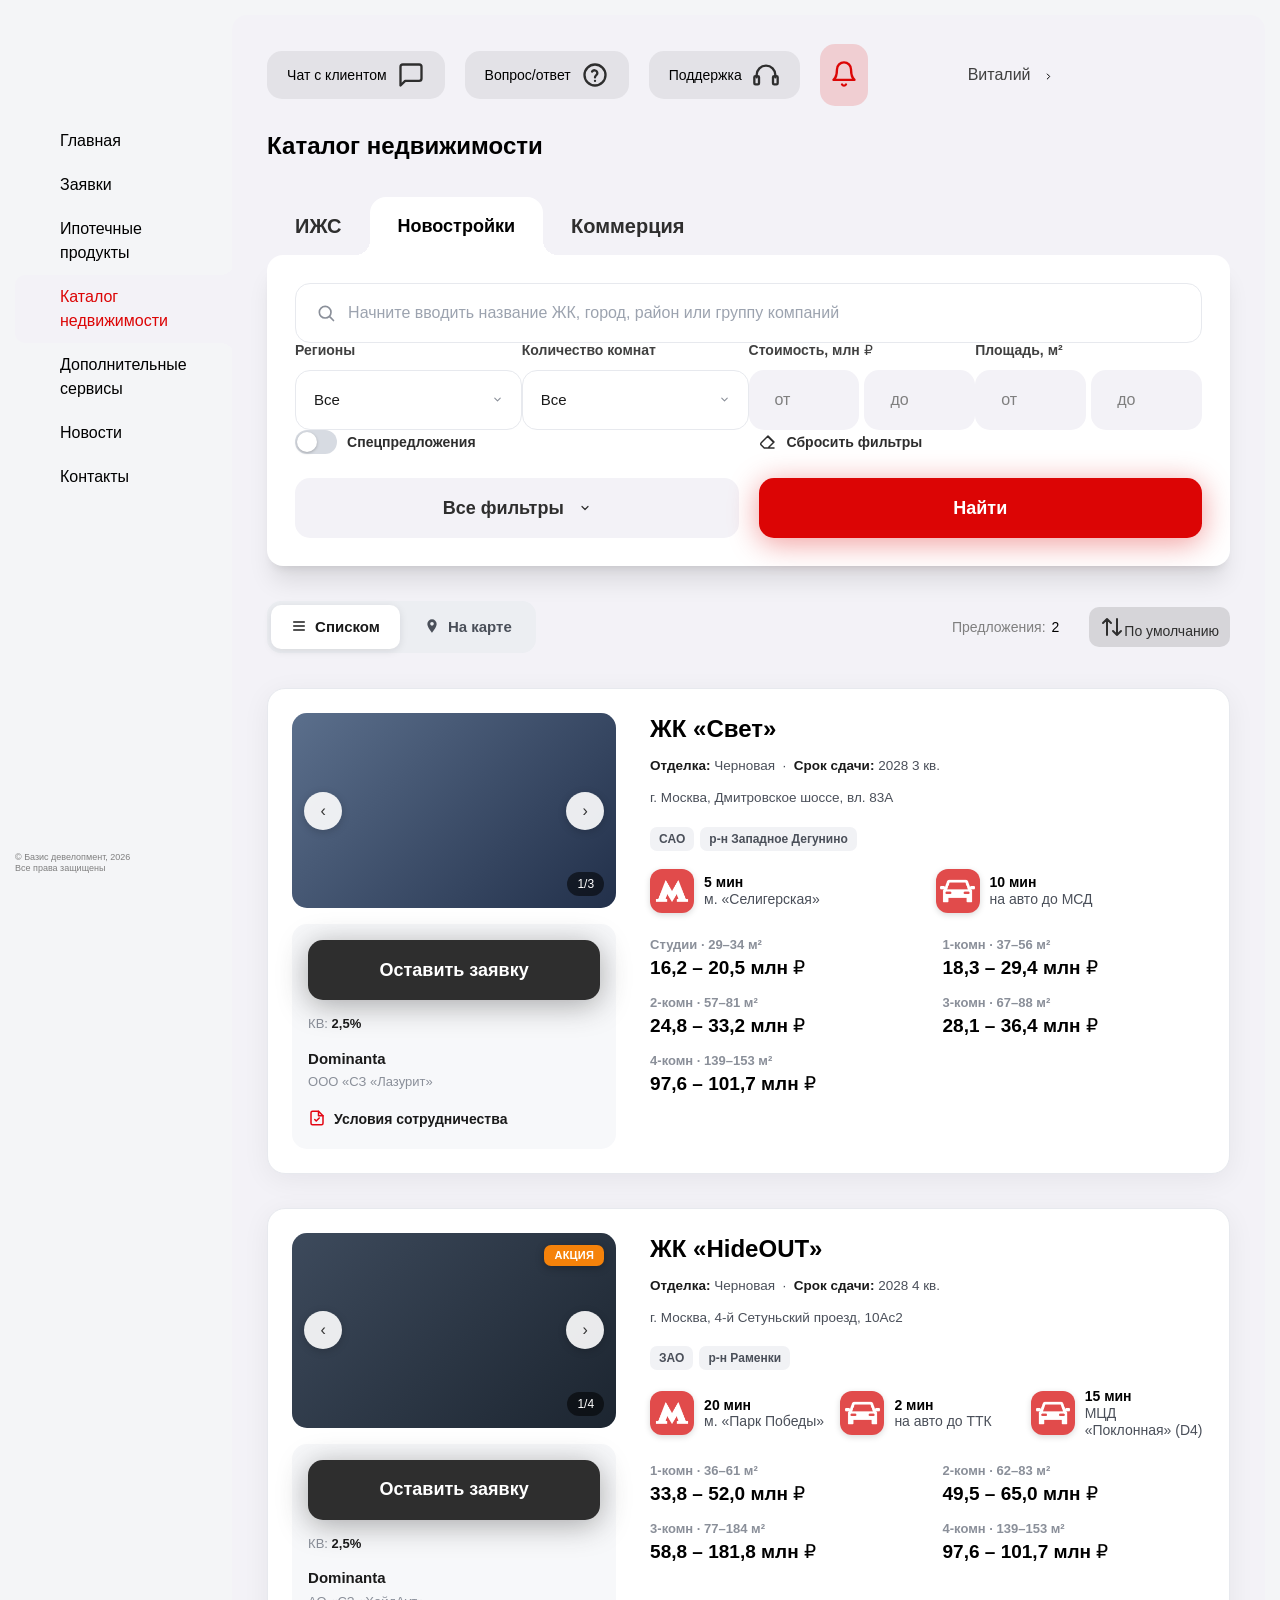
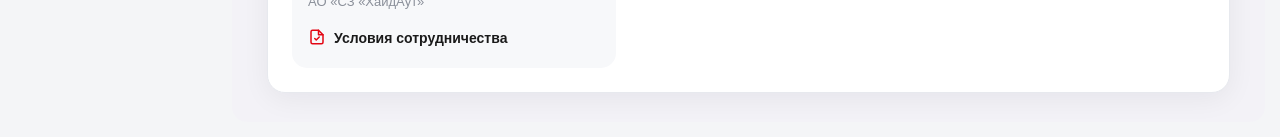
==== filter.html @ f428f69d "1st" ====
<!DOCTYPE html>
<!-- ПРОТОТИП для программиста. Не боевой код.
     Задача: показать (1) новый фильтр поиска новостроек/ЖК и (2) новую карточку ЖК.
     Стили переиспользованы из сохранённой страницы: ./assets/*.css
     Вся логика ниже (поиск-подсказки, табы «Списком/На карте», слайдер, «Читать полностью»,
     заглушки поповеров) — демонстрационная, написана на чистом JS специально для прототипа. -->
<html lang="ru" class="group/doc group/aside">
<head>
<meta charset="UTF-8">
<meta name="viewport" content="width=device-width, initial-scale=1.0">
<title>Прототип — фильтр и карточка ЖК</title>

<link href="./assets/ui.design-tokens.css" rel="stylesheet">
<link href="./assets/main.css" rel="stylesheet">
<link href="./assets/app.bundle.min.css" rel="stylesheet">
<link href="./assets/popup.css" rel="stylesheet">

<style>
/* ===== Только прототип. В проде — вынести в общий CSS / Tailwind ===== */
:root{ --pt-accent:#e30613; --pt-accent-2:#e14b4b; --pt-ink:#1a1a1a; --pt-muted:#8a8f99; --pt-line:#e7e9ee; --pt-bg:#f4f5f7; }

body{ background:#f4f5f7; font-family:"Montserrat",-apple-system,"Segoe UI",Roboto,Arial,sans-serif; }

/* --- Фолбэк иконок: в сохранённой странице нет файла шрифта assets/fonts/icons.*,
       поэтому для прототипа подменяем нужные глифы инлайновыми SVG-масками --- */
[class*="svg_icon-"]::before{ content:"" !important; }
[class*="svg_icon-"]{ display:inline-block; }
.svg_icon-search::before,.svg_icon-chevron::before,.svg_icon-menu::before,.svg_icon-pin::before,
.svg_icon-sort::before,.svg_icon-erase::before,.svg_icon-conditions::before,.svg_icon-notification::before,
.svg_icon-support::before,.svg_icon-supchat::before,.svg_icon-question-circle::before{
  content:"" !important; display:inline-block; width:1em; height:1em; vertical-align:-.125em;
  background-color:currentColor; -webkit-mask:var(--ic) center/contain no-repeat; mask:var(--ic) center/contain no-repeat; }
.svg_icon-search{ --ic:url('data:image/svg+xml;utf8,<svg xmlns="http://www.w3.org/2000/svg" viewBox="0 0 24 24" fill="none" stroke="black" stroke-width="2" stroke-linecap="round"><circle cx="11" cy="11" r="7"/><path d="M21 21l-4.3-4.3"/></svg>'); }
.svg_icon-chevron{ --ic:url('data:image/svg+xml;utf8,<svg xmlns="http://www.w3.org/2000/svg" viewBox="0 0 24 24" fill="none" stroke="black" stroke-width="2.4" stroke-linecap="round" stroke-linejoin="round"><path d="M6 9l6 6 6-6"/></svg>'); }
.svg_icon-menu{ --ic:url('data:image/svg+xml;utf8,<svg xmlns="http://www.w3.org/2000/svg" viewBox="0 0 24 24" fill="none" stroke="black" stroke-width="2" stroke-linecap="round"><path d="M4 6h16M4 12h16M4 18h16"/></svg>'); }
.svg_icon-pin{ --ic:url('data:image/svg+xml;utf8,<svg xmlns="http://www.w3.org/2000/svg" viewBox="0 0 24 24" fill="black"><path d="M12 2a7 7 0 0 0-7 7c0 5 7 13 7 13s7-8 7-13a7 7 0 0 0-7-7zm0 9.5A2.5 2.5 0 1 1 12 6a2.5 2.5 0 0 1 0 5.5z"/></svg>'); }
.svg_icon-sort{ --ic:url('data:image/svg+xml;utf8,<svg xmlns="http://www.w3.org/2000/svg" viewBox="0 0 24 24" fill="none" stroke="black" stroke-width="2" stroke-linecap="round" stroke-linejoin="round"><path d="M7 4v16M7 4L3 8M7 4l4 4M17 20V4M17 20l-4-4M17 20l4-4"/></svg>'); }
.svg_icon-erase{ --ic:url('data:image/svg+xml;utf8,<svg xmlns="http://www.w3.org/2000/svg" viewBox="0 0 24 24" fill="none" stroke="black" stroke-width="2" stroke-linecap="round" stroke-linejoin="round"><path d="M20 20H7L3 16a2 2 0 0 1 0-3l9-9 8 8-7 7"/><path d="M12 5l7 7"/></svg>'); }
.svg_icon-conditions{ --ic:url('data:image/svg+xml;utf8,<svg xmlns="http://www.w3.org/2000/svg" viewBox="0 0 24 24" fill="none" stroke="black" stroke-width="2" stroke-linecap="round" stroke-linejoin="round"><path d="M14 3H6a2 2 0 0 0-2 2v14a2 2 0 0 0 2 2h12a2 2 0 0 0 2-2V9z"/><path d="M14 3v6h6M9 14l2 2 4-4"/></svg>'); }
.svg_icon-notification{ --ic:url('data:image/svg+xml;utf8,<svg xmlns="http://www.w3.org/2000/svg" viewBox="0 0 24 24" fill="none" stroke="black" stroke-width="2" stroke-linecap="round" stroke-linejoin="round"><path d="M18 8a6 6 0 0 0-12 0c0 7-3 9-3 9h18s-3-2-3-9M13.7 21a2 2 0 0 1-3.4 0"/></svg>'); }
.svg_icon-support{ --ic:url('data:image/svg+xml;utf8,<svg xmlns="http://www.w3.org/2000/svg" viewBox="0 0 24 24" fill="none" stroke="black" stroke-width="2" stroke-linecap="round" stroke-linejoin="round"><path d="M4 14v-2a8 8 0 0 1 16 0v2"/><rect x="2" y="13" width="4" height="7" rx="1"/><rect x="18" y="13" width="4" height="7" rx="1"/></svg>'); }
.svg_icon-supchat{ --ic:url('data:image/svg+xml;utf8,<svg xmlns="http://www.w3.org/2000/svg" viewBox="0 0 24 24" fill="none" stroke="black" stroke-width="2" stroke-linecap="round" stroke-linejoin="round"><path d="M21 15a2 2 0 0 1-2 2H7l-4 4V5a2 2 0 0 1 2-2h14a2 2 0 0 1 2 2z"/></svg>'); }
.svg_icon-question-circle{ --ic:url('data:image/svg+xml;utf8,<svg xmlns="http://www.w3.org/2000/svg" viewBox="0 0 24 24" fill="none" stroke="black" stroke-width="2" stroke-linecap="round" stroke-linejoin="round"><circle cx="12" cy="12" r="9"/><path d="M9.5 9a2.5 2.5 0 0 1 4.5 1.5c0 1.5-2 2-2 3.5M12 17h.01"/></svg>'); }

/* --- Поиск по названию ЖК с подсказками --- */
.pt-search{ position:relative; }
.pt-search__field{ display:flex; align-items:center; gap:12px; height:60px; padding:0 20px;
  background:#fff; border:1.5px solid var(--pt-line); border-radius:15px; transition:border-color .2s; }
.pt-search__field:focus-within{ border-color:var(--pt-accent); }
.pt-search__field i{ font-size:20px; color:var(--pt-muted); flex-shrink:0; }
.pt-search__field input{ border:0; outline:0; flex:1; font-size:16px; background:transparent; color:var(--pt-ink); }
.pt-search__clear{ border:0; background:transparent; color:var(--pt-muted); cursor:pointer; font-size:20px;
  line-height:1; display:none; }
.pt-search.has-value .pt-search__clear{ display:block; }
.pt-suggest{ position:absolute; z-index:40; top:calc(100% + 8px); left:0; right:0; background:#fff;
  border-radius:15px; box-shadow:0 20px 45px rgba(20,23,28,.16); overflow:hidden; max-height:320px;
  overflow-y:auto; display:none; }
.pt-suggest.is-open{ display:block; }
.pt-suggest__empty{ padding:16px 18px; color:var(--pt-muted); font-size:14px; }
.pt-suggest__item{ display:flex; align-items:center; justify-content:space-between; gap:14px;
  padding:13px 18px; cursor:pointer; border-bottom:1px solid var(--pt-line); }
.pt-suggest__item:last-child{ border-bottom:0; }
.pt-suggest__item:hover,.pt-suggest__item.is-active{ background:#f6f7f9; }
.pt-suggest__name{ font-weight:600; font-size:15px; color:var(--pt-ink); }
.pt-suggest__name mark,.pt-suggest__meta mark{ background:#ffe3b3; color:inherit; border-radius:3px; padding:0 1px; }
.pt-suggest__meta{ font-size:12.5px; color:var(--pt-muted); text-align:right; flex-shrink:0; }

/* --- Мультиселект (Застройщики, Регионы, Срок сдачи/выдачи ключей, Комнаты, Отделка, Стены) --- */
.pt-ms{ position:relative; }
.pt-ms__trigger{ width:100%; height:60px; padding:0 18px; display:flex; align-items:center; justify-content:space-between;
  gap:10px; background:#fff; border:1.5px solid var(--pt-line); border-radius:15px; cursor:pointer;
  font-size:15px; color:var(--pt-ink); text-align:left; font-family:inherit; }
.pt-ms__trigger:hover{ border-color:#c7cbd3; }
.pt-ms.is-open .pt-ms__trigger{ border-color:var(--pt-accent); }
.pt-ms__value{ overflow:hidden; text-overflow:ellipsis; white-space:nowrap; }
.pt-ms.has-value .pt-ms__value{ color:var(--pt-ink); font-weight:600; }
.pt-ms__chevron{ font-size:11px; color:var(--pt-muted); flex-shrink:0; transition:transform .2s; }
.pt-ms.is-open .pt-ms__chevron{ transform:rotate(180deg); }
.pt-ms__panel{ position:absolute; z-index:35; top:calc(100% + 8px); left:0; right:0; min-width:240px;
  background:#fff; border-radius:15px; box-shadow:0 20px 45px rgba(20,23,28,.16); padding:8px;
  max-height:280px; overflow-y:auto; display:none; }
.pt-ms.is-open .pt-ms__panel{ display:block; }
.pt-ms__opt{ display:flex; align-items:center; gap:10px; padding:9px 10px; border-radius:9px; cursor:pointer; font-size:14px; }
.pt-ms__opt:hover{ background:#f6f7f9; }
.pt-ms__opt input{ width:18px; height:18px; accent-color:var(--pt-accent); cursor:pointer; flex-shrink:0; }
.pt-ms__footer{ display:flex; justify-content:flex-end; padding:6px 6px 2px; margin-top:4px; border-top:1px solid var(--pt-line); }
.pt-ms__reset{ border:0; background:transparent; color:var(--pt-accent); font-size:13px; font-weight:600; cursor:pointer; padding:6px 4px; }

/* Строка полей (Регионы / Количество комнат / Стоимость / Площадь) и раскрывающийся блок «Все фильтры»
   (Срок сдачи / Группа компаний / Отделка / Стены) — держим 4 колонки в одну строку на обычных
   ПК-ширинах: у сайта собственные брейкпоинты max-lg/max-md срабатывают только на ширинах
   ≥1520/≥1080px (см. main.css), из-за чего на типичном рабочем разрешении ноутбука ряд рано
   схлопывался в 2-3 колонки. Задаём свои, более узкие пороги для обеих строк. */
#filter_company,#filter_advanced{ grid-template-columns:repeat(4,minmax(0,1fr)); }
@media (max-width:960px){
  #filter_company,#filter_advanced{ grid-template-columns:repeat(2,minmax(0,1fr)); }
}
@media (max-width:600px){
  #filter_company,#filter_advanced{ grid-template-columns:repeat(1,minmax(0,1fr)); }
}

/* Спецпредложения+Сбросить фильтры — левая пара, Все фильтры+Найти — правая пара; пары разведены
   по краям строки (justify-content:space-between между ДВУМЯ группами, не между 4 элементами по
   отдельности) — так и было по первой версии, к которой вернулись. На ПК (≥1520px, тот же брейкпоинт,
   что и у сайта для max-lg, — см. ТЗ 5) обе пары — в один ряд. Уже этого порога (в т.ч. часть «ПК»-ширин
   ~1080–1519px, где боковое меню сайта уже появилось, но целиком на обе пары места не хватает) —
   пары складываются друг под друга на всю ширину, а внутри каждой пары элементы делят её поровну. */
.pt-filter-actions{ display:flex; align-items:center; justify-content:space-between; gap:24px;
  flex-wrap:wrap; align-self:stretch; }
.pt-filter-actions__group{ display:flex; align-items:center; gap:20px; }
@media (max-width:1519px){
  .pt-filter-actions__group{ width:100%; }
  .pt-filter-actions__group > *{ flex:1 1 calc(50% - 10px); min-width:0; }
  /* «Спецпредложения» — длинное слово без пробелов, иначе не переносится и наезжает на соседа */
  .pt-filter-actions .pt-switch{ min-width:0; }
  .pt-filter-actions .pt-switch__label{ min-width:0; overflow-wrap:break-word; }
}

/* Кнопки «Все фильтры» / «Найти»: фиксированная ширина на десктопе; на мобильном ширину задаёт
   общее правило выше (calc(50% - 10px) на прямых детях .pt-filter-actions__group), а не эти классы. */
.pt-filter-btn--toggle{ width:230px; }
.pt-filter-btn--find{ width:180px; }

/* Стрелка у «Все фильтры»: вниз — свёрнуто, вверх — раскрыто. Готового класса rotate-180
   для этого варианта нет в собранном bundle (там только rotate-[-270deg] от прежней разметки),
   поэтому переворот сделан отдельным правилом через :has(). */
.pt-filter-btn--toggle .svg_icon-chevron{ transition:transform .15s ease; }
#filter:has(input.filters-toggle:checked) .pt-filter-btn--toggle .svg_icon-chevron{ transform:rotate(180deg); }

/* --- Дерево регионов (Регионы: город → округ/группа → район) --- */
.pt-ms--tree .pt-ms__panel{ max-height:360px; width:340px; }
.pt-tree__node{ margin:1px 0; }
.pt-tree__row{ display:flex; align-items:center; gap:8px; padding:7px 8px; border-radius:9px; cursor:pointer; font-size:14px; }
.pt-tree__row:hover{ background:#f6f7f9; }
.pt-tree__row--l1{ font-weight:700; }
.pt-tree__row--l2{ font-weight:600; color:#333a45; }
.pt-tree__row--l3{ color:#4a4f59; padding-left:16px; }
.pt-tree__row input[type="checkbox"]{ width:18px; height:18px; accent-color:var(--pt-accent); cursor:pointer; flex-shrink:0; }
.pt-tree__toggle{ width:16px; height:16px; flex-shrink:0; border:0; background:transparent; padding:0; cursor:pointer;
  color:var(--pt-muted); font-size:11px; display:flex; align-items:center; justify-content:center; }
.pt-tree__toggle::before{ content:"›"; display:inline-block; transition:transform .15s; }
.pt-tree__node.is-open > .pt-tree__row .pt-tree__toggle::before{ transform:rotate(90deg); }
.pt-tree__children{ display:none; margin-left:14px; border-left:1.5px solid var(--pt-line); padding-left:2px; }
.pt-tree__node.is-open > .pt-tree__children{ display:block; }


/* --- Сегментированный переключатель «Списком / На карте» --- */
.pt-seg{ display:inline-flex; gap:4px; padding:4px; background:#eceef2; border-radius:14px; }
.pt-seg button{ display:inline-flex; align-items:center; gap:8px; border:0; cursor:pointer;
  padding:10px 20px; border-radius:10px; font-weight:600; font-size:15px; color:#4a4f59; background:transparent; }
.pt-seg button i{ font-size:16px; }
.pt-seg button.is-active{ background:#fff; color:var(--pt-ink); box-shadow:0 2px 8px rgba(20,23,28,.10); }

/* --- Фильтр «Спецпредложения» — один переключатель (toggle) --- */
.pt-switch{ display:inline-flex; align-items:center; gap:10px; cursor:pointer; user-select:none; }
.pt-switch input{ position:absolute; opacity:0; width:0; height:0; }
.pt-switch__track{ width:42px; height:24px; border-radius:20px; background:#d7dbe2; position:relative;
  flex-shrink:0; transition:background .2s; }
.pt-switch__track::after{ content:""; position:absolute; top:2px; left:2px; width:20px; height:20px;
  border-radius:50%; background:#fff; box-shadow:0 1px 3px rgba(0,0,0,.25); transition:transform .2s; }
.pt-switch input:checked + .pt-switch__track{ background:var(--pt-accent); }
.pt-switch input:checked + .pt-switch__track::after{ transform:translateX(18px); }
/* Текст «Спецпредложения» — тот же стиль, что у «Сбросить фильтры» (.btn__clean-medium) */
.pt-switch__label{ font-size:14px; font-weight:600; font-style:normal; line-height:130%; color:#2e2e2e; }
@media (max-width:1079px){ .pt-switch__label{ font-size:12px; } }

/* --- Карта (статичная заглушка) --- */
.pt-map{ position:relative; height:620px; border-radius:16px; overflow:hidden; border:1px solid var(--pt-line);
  background:#e9edf1;
  background-image:
    repeating-linear-gradient(0deg,   rgba(255,255,255,.6) 0 2px, transparent 2px 92px),
    repeating-linear-gradient(90deg,  rgba(255,255,255,.6) 0 2px, transparent 2px 120px),
    radial-gradient(circle at 68% 30%, #d7e6cf 0 120px, transparent 160px),
    radial-gradient(circle at 22% 78%, #cfe0ea 0 90px, transparent 140px); }
.pt-map__road{ position:absolute; background:#fff; opacity:.85; }
.pt-map__hint{ position:absolute; left:16px; bottom:14px; font-size:12px; color:#6b7280;
  background:rgba(255,255,255,.85); border-radius:8px; padding:6px 10px; }
.pt-map__zoom{ position:absolute; right:16px; top:16px; display:flex; flex-direction:column;
  border-radius:10px; overflow:hidden; box-shadow:0 4px 14px rgba(0,0,0,.14); }
.pt-map__zoom button{ width:40px; height:40px; border:0; background:#fff; font-size:20px; cursor:pointer; color:#333; }
.pt-map__zoom button+button{ border-top:1px solid var(--pt-line); }
.pt-map__pin{ position:absolute; transform:translate(-50%,-100%); cursor:pointer; z-index:2; }
.pt-map__pin .dot{ width:40px; height:40px; border-radius:50% 50% 50% 0; background:var(--pt-accent);
  transform:rotate(-45deg); box-shadow:0 6px 14px rgba(227,6,19,.4); display:flex; align-items:center;
  justify-content:center; }
.pt-map__pin .dot span{ transform:rotate(45deg); color:#fff; font-weight:700; font-size:12px; }
.pt-map__pin.is-active .dot{ background:#b10510; }
.pt-map__pin .price{ position:absolute; left:50%; top:-30px; transform:translateX(-50%); white-space:nowrap;
  background:#fff; border-radius:20px; padding:4px 10px; font-size:12px; font-weight:700; color:var(--pt-ink);
  box-shadow:0 4px 12px rgba(0,0,0,.16); }
.pt-map__popup{ position:absolute; z-index:5; width:300px; background:#fff; border-radius:16px;
  box-shadow:0 24px 50px rgba(20,23,28,.24); overflow:hidden; display:none; }
.pt-map__popup.is-open{ display:block; }
.pt-map__popup .ph{ height:150px; background-size:cover; background-position:center; }
.pt-map__popup .bd{ padding:14px 16px; }
.pt-map__popup h4{ font-size:16px; font-weight:700; margin:0 0 4px; }
.pt-map__popup .addr{ font-size:12.5px; color:var(--pt-muted); margin-bottom:8px; }
.pt-map__popup .rooms{ display:flex; flex-wrap:wrap; gap:5px; margin-bottom:10px; }
.pt-map__popup .rooms span{ font-size:11.5px; font-weight:600; color:#33373f; background:#f2f3f5;
  border-radius:6px; padding:3px 7px; }
.pt-map__popup .price{ font-size:15px; font-weight:700; margin-bottom:10px; }
/* та же «растянутая ссылка», что и у карточек в списке (см. .pt-card__link) — «×» и «Подробнее»
   лежат выше по z-index, чтобы средний клик/Ctrl+клик по остальной части поповера тоже открывал
   страницу объекта как обычная ссылка, а не через JS. */
.pt-map__popup .close{ position:absolute; right:8px; top:8px; width:28px; height:28px; border-radius:50%;
  border:0; background:rgba(0,0,0,.45); color:#fff; cursor:pointer; font-size:15px; z-index:2; }
.pt-map__popup .bd .btn{ position:relative; z-index:2; display:flex; align-items:center; justify-content:center; text-decoration:none; }

/* --- Карточка ЖК (новая раскладка) --- */
.pt-card{ position:relative; display:flex; gap:34px; background:#fff; border-radius:18px; padding:24px;
  border:1px solid var(--pt-line); box-shadow:0 6px 28px rgba(20,23,28,.06);
  transition:box-shadow .15s, border-color .15s; }
.pt-card:hover{ box-shadow:0 12px 36px rgba(20,23,28,.12); border-color:#d7dbe2; }
/* «Растянутая ссылка»: сама карточка — обычная <a href>, поэтому средний клик/Ctrl+клик/«Открыть
   в новой вкладке» работают из коробки, как у любой ссылки. Кнопки внутри карточки лежат ВЫШЕ неё
   по z-index, поэтому перехватывают клик на себя раньше, чем сработает переход по карточке. */
.pt-card__link{ position:absolute; inset:0; z-index:1; border-radius:inherit; }
.pt-card__link:focus-visible{ outline:2px solid var(--pt-accent); outline-offset:-2px; border-radius:18px; }
.pt-card button{ position:relative; z-index:2; cursor:pointer; }
.pt-card .pt-slider__nav{ position:absolute; }   /* стрелки слайдера — свой абсолютный позишенинг, а не relative от правила выше */
.pt-card__media{ width:324px; flex:0 0 324px; display:flex; flex-direction:column; gap:16px; }
.pt-card__body{ flex:1 1 auto; min-width:0; display:flex; flex-direction:column; gap:12px; }

.pt-slider{ position:relative; height:195px; border-radius:15px; overflow:hidden; background:#dfe3ea; }
.pt-slider__img{ position:absolute; inset:0; background-size:cover; background-position:center; }

/* --- Плашки-бейджи на фото (Новый / Акция) --- */
.pt-badges{ position:absolute; top:12px; right:12px; z-index:3; display:flex; flex-direction:column;
  align-items:flex-end; gap:6px; pointer-events:none; }
.pt-badge{ font-size:11px; font-weight:700; line-height:1; letter-spacing:.02em; text-transform:uppercase;
  color:#fff; padding:5px 10px; border-radius:7px; box-shadow:0 2px 8px rgba(0,0,0,.28); }
.pt-badge--new{ background:#2f80ed; }   /* Новый — синий */
.pt-badge--sale{ background:#f5820a; }  /* Акция — оранжевый */
/* в поповере правый верхний угол занят кнопкой «×», поэтому бейджи — слева */
.pt-map__popup .pt-badges{ top:10px; left:10px; right:auto; align-items:flex-start; }

.pt-slider__nav{ position:absolute; top:50%; transform:translateY(-50%); width:38px; height:38px; border-radius:50%;
  border:0; background:rgba(255,255,255,.9); cursor:pointer; font-size:16px; color:#333; box-shadow:0 2px 8px rgba(0,0,0,.18); }
.pt-slider__nav--prev{ left:12px; } .pt-slider__nav--next{ right:12px; }
.pt-slider__count{ position:absolute; right:12px; bottom:12px; background:rgba(0,0,0,.55); color:#fff;
  font-size:12px; border-radius:20px; padding:3px 10px; }

.pt-card__actions{ display:flex; flex-direction:column; gap:14px; padding:16px; background:#f7f8fa; border-radius:15px; }
.pt-card__actions .btn{ width:100%; }
/* Группа компаний + юрлицо-застройщик — без подписей, просто два значения друг под другом */
.pt-org{ font-size:15px; color:var(--pt-ink); font-weight:600; }
.pt-org span{ display:block; font-size:13px; color:var(--pt-muted); font-weight:400; margin-top:2px; }

.pt-kv{ font-size:13px; color:var(--pt-muted); }
.pt-kv b{ color:var(--pt-ink); font-weight:700; }
.pt-cond{ display:inline-flex; align-items:center; gap:8px; border:0; background:transparent; cursor:pointer;
  color:var(--pt-ink); font-weight:600; font-size:14px; padding:0; }
.pt-cond i{ color:var(--pt-accent); font-size:18px; }

.pt-card__body h3{ font-size:24px; font-weight:700; margin:0; }
.pt-tags{ font-size:13.5px; color:#4a4f59; }
.pt-tags b{ color:var(--pt-ink); font-weight:600; }
.pt-addr{ font-size:13.5px; color:#4a4f59; }
.pt-locchips{ display:flex; flex-wrap:wrap; gap:6px; margin-top:6px; }
.pt-locchip{ font-size:12px; font-weight:600; color:#4a4f59; background:#f1f2f5; border-radius:7px; padding:3px 9px; }

.pt-adv{ display:grid; grid-template-columns:repeat(auto-fit,minmax(150px,1fr)); gap:16px; margin:6px 0; }
.pt-adv__item{ display:flex; align-items:center; gap:10px; }
.pt-adv__ic{ width:44px; height:44px; flex-shrink:0; background:var(--pt-accent-2); border-radius:12px;
  display:flex; align-items:center; justify-content:center; box-shadow:0 2px 6px rgba(0,0,0,.15); }
.pt-adv__ic img{ width:78%; height:78%; object-fit:contain; }
.pt-adv__txt{ font-size:14px; font-weight:600; line-height:1.2; }
.pt-adv__txt span{ font-weight:400; color:#4a4f59; }

.pt-plans{ display:grid; grid-template-columns:repeat(2,1fr); gap:10px 30px; margin:4px 0; }
.pt-plans__row{ display:flex; flex-direction:column; }
.pt-plans__row .s{ font-size:13px; color:var(--pt-muted); font-weight:600; }
.pt-plans__row .p{ font-size:19px; font-weight:600; }

/* --- модалка-заглушка --- */
.pt-modal{ position:fixed; inset:0; background:rgba(15,18,22,.55); display:none; align-items:center;
  justify-content:center; z-index:1000; padding:20px; }
.pt-modal.is-open{ display:flex; }
.pt-modal__box{ background:#fff; border-radius:18px; max-width:440px; width:100%; padding:28px; position:relative; }
.pt-modal__box h3{ font-size:20px; font-weight:700; margin:0 0 10px; }
.pt-modal__box p{ font-size:14px; line-height:1.6; color:#4a4f59; }
.pt-modal__close{ position:absolute; right:14px; top:14px; width:32px; height:32px; border-radius:50%; border:0;
  background:#f0f1f4; cursor:pointer; font-size:16px; }

@media (max-width:1100px){
  .pt-card{ flex-direction:column; }
  .pt-card__media{ width:100%; flex-basis:auto; }
}
</style>
</head>

<body class="scroll-smooth">
<div class="wrapper">
<main class="flex min-h-screen self-stretch">

  <!-- ==================== ЛЕВЫЙ БЛОК (сайдбар-меню) ==================== -->
  <aside class="h-screen relative w-[345px] flex-[345px] flex-shrink-0 flex-grow duration-100 max-lg:flex-[235px] max-lg:w-[235px] max-md:hidden">
    <div class="flex fixed w-[345px] h-full pt-[25px] pb-[25px] pl-[50px] flex-col gap-5 justify-between max-lg:w-[235px] max-lg:pl-[15px]">
      <a href="#"><span class="block w-full h-[64px] bg-no-repeat bg-contain mb-2.5" style="background-image:url('/upload/img/logo.svg');"></span></a>
      <nav class="mb-auto">
        <ul class="flex flex-col *:font-medium">
          <li class="px-[25px] py-[10px] rounded-l-[10px] flex items-center gap-5 group/item"><i class="svg_icon-home text-2xl text-secondary"></i><span class="text-[16px]">Главная</span></li>
          <li class="px-[25px] py-[10px] rounded-l-[10px] flex items-center gap-5 group/item"><i class="svg_icon-applications text-2xl text-secondary"></i><span class="text-[16px]">Заявки</span></li>
          <li class="px-[25px] py-[10px] rounded-l-[10px] flex items-center gap-5 group/item"><i class="svg_icon-products text-2xl text-secondary"></i><span class="text-[16px]">Ипотечные продукты</span></li>
          <li class="px-[25px] py-[10px] rounded-l-[10px] flex items-center gap-5 group/item active"><i class="svg_icon-estate text-2xl text-warning"></i><span class="text-[16px] text-warning">Каталог недвижимости</span></li>
          <li class="px-[25px] py-[10px] rounded-l-[10px] flex items-center gap-5 group/item"><i class="svg_icon-services text-2xl text-secondary"></i><span class="text-[16px]">Дополнительные сервисы</span></li>
          <li class="px-[25px] py-[10px] rounded-l-[10px] flex items-center gap-5 group/item"><i class="svg_icon-news text-2xl text-secondary"></i><span class="text-[16px]">Новости</span></li>
          <li class="px-[25px] py-[10px] rounded-l-[10px] flex items-center gap-5 group/item"><i class="svg_icon-point text-2xl text-secondary"></i><span class="text-[16px]">Контакты</span></li>
        </ul>
      </nav>
      <div class="flex flex-col gap-1 text-secondary">
        <p class="text-2">© Базис девелопмент, 2026<br>Все права защищены</p>
      </div>
    </div>
  </aside>

  <section class="section relative my-[15px] mr-[15px] flex h-auto w-full flex-auto flex-col gap-[35px] overflow-x-hidden rounded-[15px] bg-base px-[35px] py-[29px] max-md:m-0 max-md:rounded-none max-md:px-[15px]">

    <!-- ==================== ХЭДЕР ==================== -->
    <div class="flex w-full justify-between gap-6 max-lg:flex-col-reverse">
      <div class="flex-1 text-4xl font-bold leading-10 max-lg:text-2xl flex items-center">Каталог недвижимости</div>
      <div class="flex items-center gap-5 max-lg:flex-wrap">
        <a href="#" class="header__btn relative flex items-center justify-center gap-2.5 rounded-[15px] bg-grey11 p-5 py-[10px] max-lg:text-sm"><span>Чат с клиентом</span><i class="svg_icon-supchat text-[28px] text-primary"></i></a>
        <a href="#" class="header__btn flex items-center justify-center gap-2.5 rounded-[15px] bg-grey11 p-5 py-2.5 max-lg:text-sm"><span>Вопрос/ответ</span><i class="svg_icon-question-circle text-[28px] text-primary"></i></a>
        <a href="#" class="header__btn flex items-center justify-center gap-2.5 rounded-[15px] bg-grey11 p-5 py-[10px] max-lg:text-sm"><span>Поддержка</span><i class="svg_icon-support text-[28px] text-primary"></i></a>
        <button class="header__btn header__btn-pink rounded-[15px] bg-pink-c p-2.5"><i class="svg_icon-notification text-[28px] text-warning"></i></button>
        <div class="flex gap-3 items-center">
          <div class="size-12 rounded-full bg-contain bg-no-repeat" style="background-image:url('/upload/img/avatar/default.svg');"></div>
          <div class="flex gap-3 items-center header__btn px-5 rounded-[15px] h-12"><span class="text-grey8">Виталий</span><i class="svg_icon-chevron w-3 text-[10px] rotate-[-90deg]"></i></div>
        </div>
      </div>
    </div>

    <div class="inline-flex flex-col">
      <!-- вкладки типа каталога -->
      <div class="inline-flex justify-between gap-[15px] self-stretch">
        <!-- мобильный переключатель разделов (виден на узких экранах, десктопная панель ниже сворачивается) -->
        <div class="mobile__nav hidden items-center justify-start gap-1 max-md:flex max-md:flex-wrap">
          <span class="inline-flex items-center justify-center rounded-lg px-3.5 py-2.5"><span class="text-xs font-semibold leading-none text-primary">ИЖС</span></span>
          <span class="inline-flex items-center justify-center rounded-lg bg-white px-3.5 py-2.5 shadow-sm"><span class="text-xs font-semibold leading-none">Новостройки</span></span>
          <span class="inline-flex items-center justify-center rounded-lg px-3.5 py-2.5"><span class="text-xs font-semibold leading-none text-primary">Коммерция</span></span>
        </div>
        <div class="inline-flex items-center justify-start max-md:hidden">
          <a href="#" class="application__link flex h-[58px] items-center justify-center gap-2.5 rounded-t-2xl px-7"><span class="text-xl font-semibold text-primary">ИЖС</span></a>
          <a href="#" class="application__link active flex h-[58px] items-center justify-center gap-2.5 rounded-t-2xl px-7"><span class="text-lg font-semibold">Новостройки</span></a>
          <a href="#" class="application__link flex h-[58px] items-center justify-center gap-2.5 rounded-t-2xl px-7"><span class="text-xl font-semibold text-primary">Коммерция</span></a>
        </div>
      </div>

      <!-- ==================== ФИЛЬТР ==================== -->
      <div id="filter" class="group/filter inline-flex h-auto w-full flex-col items-start justify-start gap-[24px] rounded-2xl bg-white p-7 shadow shadow-xl max-md:rounded-[10px] max-md:p-[15px]">

        <!-- НОВОЕ: поиск по названию ЖК -->
        <div class="form__item" style="align-self:stretch">
          <div class="pt-search" id="ptSearch">
            <div class="pt-search__field">
              <i class="svg_icon-search"></i>
              <input type="text" id="ptSearchInput" autocomplete="off" placeholder="Начните вводить название ЖК, город, район или группу компаний">
              <button type="button" class="pt-search__clear" id="ptSearchClear" aria-label="Очистить">&times;</button>
            </div>
            <div class="pt-suggest" id="ptSuggest"></div>
          </div>
        </div>

        <!-- Существующие поля фильтра -->
        <div id="filter_company" class="grid gap-[24px] self-stretch">
          <div class="form__item">
            <span class="form__item-label"><span>Регионы</span></span>
            <div class="pt-ms pt-ms--tree" data-ms>
              <button type="button" class="pt-ms__trigger"><span class="pt-ms__value">Все</span><i class="pt-ms__chevron svg_icon-chevron"></i></button>
              <div class="pt-ms__panel pt-tree">
              <div class="pt-tree__node" data-node>
                <label class="pt-tree__row pt-tree__row--l1"><button type="button" class="pt-tree__toggle" aria-label="Развернуть/свернуть"></button><input type="checkbox" data-parent><span>Москва</span></label>
                <div class="pt-tree__children">
                  <div class="pt-tree__node" data-node>
                    <label class="pt-tree__row pt-tree__row--l2"><button type="button" class="pt-tree__toggle" aria-label="Развернуть/свернуть"></button><input type="checkbox" data-parent><span>ЦАО</span></label>
                    <div class="pt-tree__children">
                      <label class="pt-tree__row pt-tree__row--l3"><input type="checkbox" name="REGION[]" value="moscow:cao:arbat" data-leaf><span>Арбат</span></label>
                      <label class="pt-tree__row pt-tree__row--l3"><input type="checkbox" name="REGION[]" value="moscow:cao:basmannyy" data-leaf><span>Басманный</span></label>
                      <label class="pt-tree__row pt-tree__row--l3"><input type="checkbox" name="REGION[]" value="moscow:cao:zamoskvoreche" data-leaf><span>Замоскворечье</span></label>
                      <label class="pt-tree__row pt-tree__row--l3"><input type="checkbox" name="REGION[]" value="moscow:cao:krasnoselskiy" data-leaf><span>Красносельский</span></label>
                      <label class="pt-tree__row pt-tree__row--l3"><input type="checkbox" name="REGION[]" value="moscow:cao:meschanskiy" data-leaf><span>Мещанский</span></label>
                      <label class="pt-tree__row pt-tree__row--l3"><input type="checkbox" name="REGION[]" value="moscow:cao:presnenskiy" data-leaf><span>Пресненский</span></label>
                      <label class="pt-tree__row pt-tree__row--l3"><input type="checkbox" name="REGION[]" value="moscow:cao:taganskiy" data-leaf><span>Таганский</span></label>
                      <label class="pt-tree__row pt-tree__row--l3"><input type="checkbox" name="REGION[]" value="moscow:cao:tverskoy" data-leaf><span>Тверской</span></label>
                      <label class="pt-tree__row pt-tree__row--l3"><input type="checkbox" name="REGION[]" value="moscow:cao:hamovniki" data-leaf><span>Хамовники</span></label>
                      <label class="pt-tree__row pt-tree__row--l3"><input type="checkbox" name="REGION[]" value="moscow:cao:yakimanka" data-leaf><span>Якиманка</span></label>
                    </div>
                  </div>
                  <div class="pt-tree__node" data-node>
                    <label class="pt-tree__row pt-tree__row--l2"><button type="button" class="pt-tree__toggle" aria-label="Развернуть/свернуть"></button><input type="checkbox" data-parent><span>САО</span></label>
                    <div class="pt-tree__children">
                      <label class="pt-tree__row pt-tree__row--l3"><input type="checkbox" name="REGION[]" value="moscow:sao:aeroport" data-leaf><span>Аэропорт</span></label>
                      <label class="pt-tree__row pt-tree__row--l3"><input type="checkbox" name="REGION[]" value="moscow:sao:begovoy" data-leaf><span>Беговой</span></label>
                      <label class="pt-tree__row pt-tree__row--l3"><input type="checkbox" name="REGION[]" value="moscow:sao:voykovskiy" data-leaf><span>Войковский</span></label>
                      <label class="pt-tree__row pt-tree__row--l3"><input type="checkbox" name="REGION[]" value="moscow:sao:vostochnoe-degunino" data-leaf><span>Восточное Дегунино</span></label>
                      <label class="pt-tree__row pt-tree__row--l3"><input type="checkbox" name="REGION[]" value="moscow:sao:golovinskiy" data-leaf><span>Головинский</span></label>
                      <label class="pt-tree__row pt-tree__row--l3"><input type="checkbox" name="REGION[]" value="moscow:sao:zapadnoe-degunino" data-leaf><span>Западное Дегунино</span></label>
                      <label class="pt-tree__row pt-tree__row--l3"><input type="checkbox" name="REGION[]" value="moscow:sao:levoberezhnyy" data-leaf><span>Левобережный</span></label>
                      <label class="pt-tree__row pt-tree__row--l3"><input type="checkbox" name="REGION[]" value="moscow:sao:savelovskiy" data-leaf><span>Савеловский</span></label>
                      <label class="pt-tree__row pt-tree__row--l3"><input type="checkbox" name="REGION[]" value="moscow:sao:sokol" data-leaf><span>Сокол</span></label>
                      <label class="pt-tree__row pt-tree__row--l3"><input type="checkbox" name="REGION[]" value="moscow:sao:timiryazevskiy" data-leaf><span>Тимирязевский</span></label>
                      <label class="pt-tree__row pt-tree__row--l3"><input type="checkbox" name="REGION[]" value="moscow:sao:horoshevskiy" data-leaf><span>Хорошевский</span></label>
                    </div>
                  </div>
                  <div class="pt-tree__node" data-node>
                    <label class="pt-tree__row pt-tree__row--l2"><button type="button" class="pt-tree__toggle" aria-label="Развернуть/свернуть"></button><input type="checkbox" data-parent><span>СВАО</span></label>
                    <div class="pt-tree__children">
                      <label class="pt-tree__row pt-tree__row--l3"><input type="checkbox" name="REGION[]" value="moscow:svao:alekseevskiy" data-leaf><span>Алексеевский</span></label>
                      <label class="pt-tree__row pt-tree__row--l3"><input type="checkbox" name="REGION[]" value="moscow:svao:butyrskiy" data-leaf><span>Бутырский</span></label>
                      <label class="pt-tree__row pt-tree__row--l3"><input type="checkbox" name="REGION[]" value="moscow:svao:marfino" data-leaf><span>Марфино</span></label>
                      <label class="pt-tree__row pt-tree__row--l3"><input type="checkbox" name="REGION[]" value="moscow:svao:marina-roscha" data-leaf><span>Марьина роща</span></label>
                      <label class="pt-tree__row pt-tree__row--l3"><input type="checkbox" name="REGION[]" value="moscow:svao:ostankinskiy" data-leaf><span>Останкинский</span></label>
                      <label class="pt-tree__row pt-tree__row--l3"><input type="checkbox" name="REGION[]" value="moscow:svao:otradnoe" data-leaf><span>Отрадное</span></label>
                      <label class="pt-tree__row pt-tree__row--l3"><input type="checkbox" name="REGION[]" value="moscow:svao:rostokino" data-leaf><span>Ростокино</span></label>
                      <label class="pt-tree__row pt-tree__row--l3"><input type="checkbox" name="REGION[]" value="moscow:svao:sviblovo" data-leaf><span>Свиблово</span></label>
                      <label class="pt-tree__row pt-tree__row--l3"><input type="checkbox" name="REGION[]" value="moscow:svao:severnyy" data-leaf><span>Северный</span></label>
                      <label class="pt-tree__row pt-tree__row--l3"><input type="checkbox" name="REGION[]" value="moscow:svao:yaroslavskiy" data-leaf><span>Ярославский</span></label>
                    </div>
                  </div>
                  <div class="pt-tree__node" data-node>
                    <label class="pt-tree__row pt-tree__row--l2"><button type="button" class="pt-tree__toggle" aria-label="Развернуть/свернуть"></button><input type="checkbox" data-parent><span>ВАО</span></label>
                    <div class="pt-tree__children">
                      <label class="pt-tree__row pt-tree__row--l3"><input type="checkbox" name="REGION[]" value="moscow:vao:bogorodskoe" data-leaf><span>Богородское</span></label>
                      <label class="pt-tree__row pt-tree__row--l3"><input type="checkbox" name="REGION[]" value="moscow:vao:golyanovo" data-leaf><span>Гольяново</span></label>
                      <label class="pt-tree__row pt-tree__row--l3"><input type="checkbox" name="REGION[]" value="moscow:vao:metrogorodok" data-leaf><span>Метрогородок</span></label>
                      <label class="pt-tree__row pt-tree__row--l3"><input type="checkbox" name="REGION[]" value="moscow:vao:novokosino" data-leaf><span>Новокосино</span></label>
                      <label class="pt-tree__row pt-tree__row--l3"><input type="checkbox" name="REGION[]" value="moscow:vao:perovo" data-leaf><span>Перово</span></label>
                      <label class="pt-tree__row pt-tree__row--l3"><input type="checkbox" name="REGION[]" value="moscow:vao:preobrazhenskoe" data-leaf><span>Преображенское</span></label>
                      <label class="pt-tree__row pt-tree__row--l3"><input type="checkbox" name="REGION[]" value="moscow:vao:sokolinaya-gora" data-leaf><span>Соколиная гора</span></label>
                      <label class="pt-tree__row pt-tree__row--l3"><input type="checkbox" name="REGION[]" value="moscow:vao:sokolniki" data-leaf><span>Сокольники</span></label>
                    </div>
                  </div>
                  <div class="pt-tree__node" data-node>
                    <label class="pt-tree__row pt-tree__row--l2"><button type="button" class="pt-tree__toggle" aria-label="Развернуть/свернуть"></button><input type="checkbox" data-parent><span>ЮВАО</span></label>
                    <div class="pt-tree__children">
                      <label class="pt-tree__row pt-tree__row--l3"><input type="checkbox" name="REGION[]" value="moscow:yuvao:lefortovo" data-leaf><span>Лефортово</span></label>
                      <label class="pt-tree__row pt-tree__row--l3"><input type="checkbox" name="REGION[]" value="moscow:yuvao:marino" data-leaf><span>Марьино</span></label>
                      <label class="pt-tree__row pt-tree__row--l3"><input type="checkbox" name="REGION[]" value="moscow:yuvao:nizhegorodskiy" data-leaf><span>Нижегородский</span></label>
                      <label class="pt-tree__row pt-tree__row--l3"><input type="checkbox" name="REGION[]" value="moscow:yuvao:pechatniki" data-leaf><span>Печатники</span></label>
                      <label class="pt-tree__row pt-tree__row--l3"><input type="checkbox" name="REGION[]" value="moscow:yuvao:ryazanskiy" data-leaf><span>Рязанский</span></label>
                      <label class="pt-tree__row pt-tree__row--l3"><input type="checkbox" name="REGION[]" value="moscow:yuvao:tekstilschiki" data-leaf><span>Текстильщики</span></label>
                      <label class="pt-tree__row pt-tree__row--l3"><input type="checkbox" name="REGION[]" value="moscow:yuvao:yuzhnoportovyy" data-leaf><span>Южнопортовый</span></label>
                    </div>
                  </div>
                  <div class="pt-tree__node" data-node>
                    <label class="pt-tree__row pt-tree__row--l2"><button type="button" class="pt-tree__toggle" aria-label="Развернуть/свернуть"></button><input type="checkbox" data-parent><span>ЮАО</span></label>
                    <div class="pt-tree__children">
                      <label class="pt-tree__row pt-tree__row--l3"><input type="checkbox" name="REGION[]" value="moscow:yuao:vostochnoe-biryulevo" data-leaf><span>Восточное Бирюлёво</span></label>
                      <label class="pt-tree__row pt-tree__row--l3"><input type="checkbox" name="REGION[]" value="moscow:yuao:danilovskiy" data-leaf><span>Даниловский</span></label>
                      <label class="pt-tree__row pt-tree__row--l3"><input type="checkbox" name="REGION[]" value="moscow:yuao:donskoy" data-leaf><span>Донской</span></label>
                      <label class="pt-tree__row pt-tree__row--l3"><input type="checkbox" name="REGION[]" value="moscow:yuao:moskvoreche-saburovo" data-leaf><span>Москворечье-Сабурово</span></label>
                      <label class="pt-tree__row pt-tree__row--l3"><input type="checkbox" name="REGION[]" value="moscow:yuao:nagatino-sadovniki" data-leaf><span>Нагатино-Садовники</span></label>
                      <label class="pt-tree__row pt-tree__row--l3"><input type="checkbox" name="REGION[]" value="moscow:yuao:nagatinskiy-zaton" data-leaf><span>Нагатинский затон</span></label>
                      <label class="pt-tree__row pt-tree__row--l3"><input type="checkbox" name="REGION[]" value="moscow:yuao:nagornyy" data-leaf><span>Нагорный</span></label>
                      <label class="pt-tree__row pt-tree__row--l3"><input type="checkbox" name="REGION[]" value="moscow:yuao:caricyno" data-leaf><span>Царицыно</span></label>
                      <label class="pt-tree__row pt-tree__row--l3"><input type="checkbox" name="REGION[]" value="moscow:yuao:centralnoe-chertanovo" data-leaf><span>Центральное Чертаново</span></label>
                      <label class="pt-tree__row pt-tree__row--l3"><input type="checkbox" name="REGION[]" value="moscow:yuao:yuzhnoe-chertanovo" data-leaf><span>Южное Чертаново</span></label>
                    </div>
                  </div>
                  <div class="pt-tree__node" data-node>
                    <label class="pt-tree__row pt-tree__row--l2"><button type="button" class="pt-tree__toggle" aria-label="Развернуть/свернуть"></button><input type="checkbox" data-parent><span>ЮЗАО</span></label>
                    <div class="pt-tree__children">
                      <label class="pt-tree__row pt-tree__row--l3"><input type="checkbox" name="REGION[]" value="moscow:yuzao:akademicheskiy" data-leaf><span>Академический</span></label>
                      <label class="pt-tree__row pt-tree__row--l3"><input type="checkbox" name="REGION[]" value="moscow:yuzao:gagarinskiy" data-leaf><span>Гагаринский</span></label>
                      <label class="pt-tree__row pt-tree__row--l3"><input type="checkbox" name="REGION[]" value="moscow:yuzao:konkovo" data-leaf><span>Коньково</span></label>
                      <label class="pt-tree__row pt-tree__row--l3"><input type="checkbox" name="REGION[]" value="moscow:yuzao:obruchevskiy" data-leaf><span>Обручевский</span></label>
                      <label class="pt-tree__row pt-tree__row--l3"><input type="checkbox" name="REGION[]" value="moscow:yuzao:cheremushki" data-leaf><span>Черемушки</span></label>
                      <label class="pt-tree__row pt-tree__row--l3"><input type="checkbox" name="REGION[]" value="moscow:yuzao:yuzhnoe-butovo" data-leaf><span>Южное Бутово</span></label>
                    </div>
                  </div>
                  <div class="pt-tree__node" data-node>
                    <label class="pt-tree__row pt-tree__row--l2"><button type="button" class="pt-tree__toggle" aria-label="Развернуть/свернуть"></button><input type="checkbox" data-parent><span>ЗАО</span></label>
                    <div class="pt-tree__children">
                      <label class="pt-tree__row pt-tree__row--l3"><input type="checkbox" name="REGION[]" value="moscow:zao:dorogomilovo" data-leaf><span>Дорогомилово</span></label>
                      <label class="pt-tree__row pt-tree__row--l3"><input type="checkbox" name="REGION[]" value="moscow:zao:krylatskoe" data-leaf><span>Крылатское</span></label>
                      <label class="pt-tree__row pt-tree__row--l3"><input type="checkbox" name="REGION[]" value="moscow:zao:kuncevo" data-leaf><span>Кунцево</span></label>
                      <label class="pt-tree__row pt-tree__row--l3"><input type="checkbox" name="REGION[]" value="moscow:zao:mozhayskiy" data-leaf><span>Можайский</span></label>
                      <label class="pt-tree__row pt-tree__row--l3"><input type="checkbox" name="REGION[]" value="moscow:zao:novo-peredelkino" data-leaf><span>Ново-Переделкино</span></label>
                      <label class="pt-tree__row pt-tree__row--l3"><input type="checkbox" name="REGION[]" value="moscow:zao:ochakovo-matveevskoe" data-leaf><span>Очаково-Матвеевское</span></label>
                      <label class="pt-tree__row pt-tree__row--l3"><input type="checkbox" name="REGION[]" value="moscow:zao:prospekt-vernadskogo" data-leaf><span>Проспект Вернадского</span></label>
                      <label class="pt-tree__row pt-tree__row--l3"><input type="checkbox" name="REGION[]" value="moscow:zao:ramenki" data-leaf><span>Раменки</span></label>
                      <label class="pt-tree__row pt-tree__row--l3"><input type="checkbox" name="REGION[]" value="moscow:zao:solncevo" data-leaf><span>Солнцево</span></label>
                      <label class="pt-tree__row pt-tree__row--l3"><input type="checkbox" name="REGION[]" value="moscow:zao:troparevo-nikulino" data-leaf><span>Тропарево-Никулино</span></label>
                      <label class="pt-tree__row pt-tree__row--l3"><input type="checkbox" name="REGION[]" value="moscow:zao:filevskiy-park" data-leaf><span>Филевский парк</span></label>
                      <label class="pt-tree__row pt-tree__row--l3"><input type="checkbox" name="REGION[]" value="moscow:zao:fili-davydkovo" data-leaf><span>Фили-Давыдково</span></label>
                    </div>
                  </div>
                  <div class="pt-tree__node" data-node>
                    <label class="pt-tree__row pt-tree__row--l2"><button type="button" class="pt-tree__toggle" aria-label="Развернуть/свернуть"></button><input type="checkbox" data-parent><span>СЗАО</span></label>
                    <div class="pt-tree__children">
                      <label class="pt-tree__row pt-tree__row--l3"><input type="checkbox" name="REGION[]" value="moscow:szao:kurkino" data-leaf><span>Куркино</span></label>
                      <label class="pt-tree__row pt-tree__row--l3"><input type="checkbox" name="REGION[]" value="moscow:szao:mitino" data-leaf><span>Митино</span></label>
                      <label class="pt-tree__row pt-tree__row--l3"><input type="checkbox" name="REGION[]" value="moscow:szao:pokrovskoe-streshnevo" data-leaf><span>Покровское-Стрешнево</span></label>
                      <label class="pt-tree__row pt-tree__row--l3"><input type="checkbox" name="REGION[]" value="moscow:szao:strogino" data-leaf><span>Строгино</span></label>
                      <label class="pt-tree__row pt-tree__row--l3"><input type="checkbox" name="REGION[]" value="moscow:szao:horoshevo-mnevniki" data-leaf><span>Хорошево-Мневники</span></label>
                      <label class="pt-tree__row pt-tree__row--l3"><input type="checkbox" name="REGION[]" value="moscow:szao:schukino" data-leaf><span>Щукино</span></label>
                      <label class="pt-tree__row pt-tree__row--l3"><input type="checkbox" name="REGION[]" value="moscow:szao:yuzhnoe-tushino" data-leaf><span>Южное Тушино</span></label>
                    </div>
                  </div>
                  <div class="pt-tree__node" data-node>
                    <label class="pt-tree__row pt-tree__row--l2"><button type="button" class="pt-tree__toggle" aria-label="Развернуть/свернуть"></button><input type="checkbox" data-parent><span>ЗелАО</span></label>
                    <div class="pt-tree__children">
                      <label class="pt-tree__row pt-tree__row--l3"><input type="checkbox" name="REGION[]" value="moscow:zelao:kryukovo" data-leaf><span>Крюково</span></label>
                    </div>
                  </div>
                </div>
              </div>
              <div class="pt-tree__node" data-node>
                <label class="pt-tree__row pt-tree__row--l1"><button type="button" class="pt-tree__toggle" aria-label="Развернуть/свернуть"></button><input type="checkbox" data-parent><span>Московская область</span></label>
                <div class="pt-tree__children">
                  <div class="pt-tree__node" data-node>
                    <label class="pt-tree__row pt-tree__row--l2"><button type="button" class="pt-tree__toggle" aria-label="Развернуть/свернуть"></button><input type="checkbox" data-parent><span>Городские округа</span></label>
                    <div class="pt-tree__children">
                      <label class="pt-tree__row pt-tree__row--l3"><input type="checkbox" name="REGION[]" value="mo:go:go-balashiha-mo" data-leaf><span>ГО Балашиха, МО</span></label>
                      <label class="pt-tree__row pt-tree__row--l3"><input type="checkbox" name="REGION[]" value="mo:go:go-bogorodskiy-mo" data-leaf><span>ГО Богородский, МО</span></label>
                      <label class="pt-tree__row pt-tree__row--l3"><input type="checkbox" name="REGION[]" value="mo:go:go-dolgoprudnyy-mo" data-leaf><span>ГО Долгопрудный, МО</span></label>
                      <label class="pt-tree__row pt-tree__row--l3"><input type="checkbox" name="REGION[]" value="mo:go:go-domodedovo-mo" data-leaf><span>ГО Домодедово, МО</span></label>
                      <label class="pt-tree__row pt-tree__row--l3"><input type="checkbox" name="REGION[]" value="mo:go:go-zhukovskiy-mo" data-leaf><span>ГО Жуковский, МО</span></label>
                      <label class="pt-tree__row pt-tree__row--l3"><input type="checkbox" name="REGION[]" value="mo:go:go-korolev-mo" data-leaf><span>ГО Королев, МО</span></label>
                      <label class="pt-tree__row pt-tree__row--l3"><input type="checkbox" name="REGION[]" value="mo:go:go-kotelniki-mo" data-leaf><span>ГО Котельники, МО</span></label>
                      <label class="pt-tree__row pt-tree__row--l3"><input type="checkbox" name="REGION[]" value="mo:go:go-krasnogorsk-mo" data-leaf><span>ГО Красногорск, МО</span></label>
                      <label class="pt-tree__row pt-tree__row--l3"><input type="checkbox" name="REGION[]" value="mo:go:go-leninskiy-mo" data-leaf><span>ГО Ленинский, МО</span></label>
                      <label class="pt-tree__row pt-tree__row--l3"><input type="checkbox" name="REGION[]" value="mo:go:go-lytkarino-mo" data-leaf><span>ГО Лыткарино, МО</span></label>
                      <label class="pt-tree__row pt-tree__row--l3"><input type="checkbox" name="REGION[]" value="mo:go:go-lyubercy-mo" data-leaf><span>ГО Люберцы, МО</span></label>
                      <label class="pt-tree__row pt-tree__row--l3"><input type="checkbox" name="REGION[]" value="mo:go:go-mytischi-mo" data-leaf><span>ГО Мытищи, МО</span></label>
                      <label class="pt-tree__row pt-tree__row--l3"><input type="checkbox" name="REGION[]" value="mo:go:go-odincovskiy-mo" data-leaf><span>ГО Одинцовский, МО</span></label>
                      <label class="pt-tree__row pt-tree__row--l3"><input type="checkbox" name="REGION[]" value="mo:go:go-podolsk-mo" data-leaf><span>ГО Подольск, МО</span></label>
                      <label class="pt-tree__row pt-tree__row--l3"><input type="checkbox" name="REGION[]" value="mo:go:go-reutov-mo" data-leaf><span>ГО Реутов, МО</span></label>
                      <label class="pt-tree__row pt-tree__row--l3"><input type="checkbox" name="REGION[]" value="mo:go:go-sergievo-posadskiy-mo" data-leaf><span>ГО Сергиево-Посадский, МО</span></label>
                      <label class="pt-tree__row pt-tree__row--l3"><input type="checkbox" name="REGION[]" value="mo:go:go-serpuhov-mo" data-leaf><span>ГО Серпухов, МО</span></label>
                      <label class="pt-tree__row pt-tree__row--l3"><input type="checkbox" name="REGION[]" value="mo:go:go-solnechnogorsk-mo" data-leaf><span>ГО Солнечногорск, МО</span></label>
                      <label class="pt-tree__row pt-tree__row--l3"><input type="checkbox" name="REGION[]" value="mo:go:go-stupino-mo" data-leaf><span>ГО Ступино, МО</span></label>
                      <label class="pt-tree__row pt-tree__row--l3"><input type="checkbox" name="REGION[]" value="mo:go:go-himki-mo" data-leaf><span>ГО Химки, МО</span></label>
                      <label class="pt-tree__row pt-tree__row--l3"><input type="checkbox" name="REGION[]" value="mo:go:go-schelkovo-mo" data-leaf><span>ГО Щелково, МО</span></label>
                    </div>
                  </div>
                  <div class="pt-tree__node" data-node>
                    <label class="pt-tree__row pt-tree__row--l2"><button type="button" class="pt-tree__toggle" aria-label="Развернуть/свернуть"></button><input type="checkbox" data-parent><span>Муниципальные округа</span></label>
                    <div class="pt-tree__children">
                      <label class="pt-tree__row pt-tree__row--l3"><input type="checkbox" name="REGION[]" value="mo:mun:dmitrovskiy-municipalnyy-okrug-mo" data-leaf><span>Дмитровский муниципальный округ, МО</span></label>
                      <label class="pt-tree__row pt-tree__row--l3"><input type="checkbox" name="REGION[]" value="mo:mun:mozhayskiy-municipalnyy-okrug-mo" data-leaf><span>Можайский муниципальный округ, МО</span></label>
                      <label class="pt-tree__row pt-tree__row--l3"><input type="checkbox" name="REGION[]" value="mo:mun:municipalnyy-okrug-istra-mo" data-leaf><span>Муниципальный округ Истра, МО</span></label>
                      <label class="pt-tree__row pt-tree__row--l3"><input type="checkbox" name="REGION[]" value="mo:mun:municipalnyy-okrug-luhovicy-mo" data-leaf><span>Муниципальный округ Луховицы, МО</span></label>
                      <label class="pt-tree__row pt-tree__row--l3"><input type="checkbox" name="REGION[]" value="mo:mun:municipalnyy-okrug-shahovskaya-mo" data-leaf><span>Муниципальный округ Шаховская, МО</span></label>
                      <label class="pt-tree__row pt-tree__row--l3"><input type="checkbox" name="REGION[]" value="mo:mun:ramenskiy-municipalnyy-okrug-mo" data-leaf><span>Раменский муниципальный округ, МО</span></label>
                      <label class="pt-tree__row pt-tree__row--l3"><input type="checkbox" name="REGION[]" value="mo:mun:ruzskiy-municipalnyy-okrug-mo" data-leaf><span>Рузский муниципальный округ, МО</span></label>
                    </div>
                  </div>
                </div>
              </div>
              <div class="pt-tree__node" data-node>
                <label class="pt-tree__row pt-tree__row--l1"><button type="button" class="pt-tree__toggle" aria-label="Развернуть/свернуть"></button><input type="checkbox" data-parent><span>Санкт-Петербург</span></label>
                <div class="pt-tree__children">
                  <label class="pt-tree__row pt-tree__row--l3"><input type="checkbox" name="REGION[]" value="spb:admiralteyskiy-r-n" data-leaf><span>Адмиралтейский р-н</span></label>
                  <label class="pt-tree__row pt-tree__row--l3"><input type="checkbox" name="REGION[]" value="spb:vasileostrovskiy-r-n" data-leaf><span>Василеостровский р-н</span></label>
                  <label class="pt-tree__row pt-tree__row--l3"><input type="checkbox" name="REGION[]" value="spb:vyborgskiy-r-n" data-leaf><span>Выборгский р-н</span></label>
                  <label class="pt-tree__row pt-tree__row--l3"><input type="checkbox" name="REGION[]" value="spb:kalininskiy-r-n" data-leaf><span>Калининский р-н</span></label>
                  <label class="pt-tree__row pt-tree__row--l3"><input type="checkbox" name="REGION[]" value="spb:kirovskiy-r-n" data-leaf><span>Кировский р-н</span></label>
                  <label class="pt-tree__row pt-tree__row--l3"><input type="checkbox" name="REGION[]" value="spb:kolpinskiy-r-n" data-leaf><span>Колпинский р-н</span></label>
                  <label class="pt-tree__row pt-tree__row--l3"><input type="checkbox" name="REGION[]" value="spb:krasnogvardeyskiy-r-n" data-leaf><span>Красногвардейский р-н</span></label>
                  <label class="pt-tree__row pt-tree__row--l3"><input type="checkbox" name="REGION[]" value="spb:krasnoselskiy-r-n" data-leaf><span>Красносельский р-н</span></label>
                  <label class="pt-tree__row pt-tree__row--l3"><input type="checkbox" name="REGION[]" value="spb:kronshtadtskiy-r-n" data-leaf><span>Кронштадтский р-н</span></label>
                  <label class="pt-tree__row pt-tree__row--l3"><input type="checkbox" name="REGION[]" value="spb:kurortnyy-r-n" data-leaf><span>Курортный р-н</span></label>
                  <label class="pt-tree__row pt-tree__row--l3"><input type="checkbox" name="REGION[]" value="spb:moskovskiy-r-n" data-leaf><span>Московский р-н</span></label>
                  <label class="pt-tree__row pt-tree__row--l3"><input type="checkbox" name="REGION[]" value="spb:nevskiy-r-n" data-leaf><span>Невский р-н</span></label>
                  <label class="pt-tree__row pt-tree__row--l3"><input type="checkbox" name="REGION[]" value="spb:petrogradskiy-r-n" data-leaf><span>Петроградский р-н</span></label>
                  <label class="pt-tree__row pt-tree__row--l3"><input type="checkbox" name="REGION[]" value="spb:petrodvorcovyy-r-n" data-leaf><span>Петродворцовый р-н</span></label>
                  <label class="pt-tree__row pt-tree__row--l3"><input type="checkbox" name="REGION[]" value="spb:primorskiy-r-n" data-leaf><span>Приморский р-н</span></label>
                  <label class="pt-tree__row pt-tree__row--l3"><input type="checkbox" name="REGION[]" value="spb:pushkinskiy-r-n" data-leaf><span>Пушкинский р-н</span></label>
                  <label class="pt-tree__row pt-tree__row--l3"><input type="checkbox" name="REGION[]" value="spb:frunzenskiy-r-n" data-leaf><span>Фрунзенский р-н</span></label>
                  <label class="pt-tree__row pt-tree__row--l3"><input type="checkbox" name="REGION[]" value="spb:centralnyy-r-n" data-leaf><span>Центральный р-н</span></label>
                </div>
              </div>
              <div class="pt-tree__node" data-node>
                <label class="pt-tree__row pt-tree__row--l1"><button type="button" class="pt-tree__toggle" aria-label="Развернуть/свернуть"></button><input type="checkbox" data-parent><span>Ленинградская область</span></label>
                <div class="pt-tree__children">
                  <label class="pt-tree__row pt-tree__row--l3"><input type="checkbox" name="REGION[]" value="lo:volosovskiy-r-n-lo" data-leaf><span>Волосовский р-н, ЛО</span></label>
                  <label class="pt-tree__row pt-tree__row--l3"><input type="checkbox" name="REGION[]" value="lo:volhovskiy-r-n-lo" data-leaf><span>Волховский р-н, ЛО</span></label>
                  <label class="pt-tree__row pt-tree__row--l3"><input type="checkbox" name="REGION[]" value="lo:vsevolozhskiy-r-n-lo" data-leaf><span>Всеволожский р-н, ЛО</span></label>
                  <label class="pt-tree__row pt-tree__row--l3"><input type="checkbox" name="REGION[]" value="lo:vyborgskiy-r-n-lo" data-leaf><span>Выборгский р-н, ЛО</span></label>
                  <label class="pt-tree__row pt-tree__row--l3"><input type="checkbox" name="REGION[]" value="lo:gatchinskiy-r-n-lo" data-leaf><span>Гатчинский р-н, ЛО</span></label>
                  <label class="pt-tree__row pt-tree__row--l3"><input type="checkbox" name="REGION[]" value="lo:kingiseppskiy-r-n-lo" data-leaf><span>Кингисеппский р-н, ЛО</span></label>
                  <label class="pt-tree__row pt-tree__row--l3"><input type="checkbox" name="REGION[]" value="lo:kirovskiy-r-n-lo" data-leaf><span>Кировский р-н, ЛО</span></label>
                  <label class="pt-tree__row pt-tree__row--l3"><input type="checkbox" name="REGION[]" value="lo:lomonosovskiy-r-n-lo" data-leaf><span>Ломоносовский р-н, ЛО</span></label>
                  <label class="pt-tree__row pt-tree__row--l3"><input type="checkbox" name="REGION[]" value="lo:priozerskiy-r-n-lo" data-leaf><span>Приозерский р-н, ЛО</span></label>
                  <label class="pt-tree__row pt-tree__row--l3"><input type="checkbox" name="REGION[]" value="lo:sosnovoborskiy-go-lo" data-leaf><span>Сосновоборский ГО, ЛО</span></label>
                  <label class="pt-tree__row pt-tree__row--l3"><input type="checkbox" name="REGION[]" value="lo:tosnenskiy-r-n-lo" data-leaf><span>Тосненский р-н, ЛО</span></label>
                </div>
              </div>
                <div class="pt-ms__footer"><button type="button" class="pt-ms__reset">Сбросить</button></div>
              </div>
            </div>
          </div>
          <div class="form__item">
            <span class="form__item-label"><span>Количество комнат</span></span>
            <div class="pt-ms" data-ms>
              <button type="button" class="pt-ms__trigger"><span class="pt-ms__value">Все</span><i class="pt-ms__chevron svg_icon-chevron"></i></button>
              <div class="pt-ms__panel">
                <label class="pt-ms__opt"><input type="checkbox" data-room-type="studio"><span>Студия</span></label>
                <label class="pt-ms__opt"><input type="checkbox" data-room-type="1"><span>1 комн.</span></label>
                <label class="pt-ms__opt"><input type="checkbox" data-room-type="2"><span>2 комн.</span></label>
                <label class="pt-ms__opt"><input type="checkbox" data-room-type="3"><span>3 комн.</span></label>
                <label class="pt-ms__opt"><input type="checkbox" data-room-type="4plus"><span>4+ комн.</span></label>
                <div class="pt-ms__footer"><button type="button" class="pt-ms__reset">Сбросить</button></div>
              </div>
            </div>
          </div>
          <div class="form__item">
            <span class="form__item-label"><span>Стоимость, млн ₽</span></span>
            <div class="inline-flex gap-[5px]"><input type="number" class="input" id="ptPriceFrom" placeholder="от"><input type="number" class="input" id="ptPriceTo" placeholder="до"></div>
          </div>
          <div class="form__item">
            <span class="form__item-label"><span>Площадь, м²</span></span>
            <div class="inline-flex gap-[5px]"><input type="number" class="input" id="ptAreaFrom" placeholder="от"><input type="number" class="input" id="ptAreaTo" placeholder="до"></div>
          </div>
        </div>

        <!-- Расширенные фильтры — третья строка, появляется только при открытии «Все фильтры»,
             и в раскрытом виде идёт МЕЖДУ полями и кнопками (кнопки — см. ниже — всегда последней строкой). -->
        <div class="hidden flex-col gap-[24px] self-stretch group-has-[input.filters-toggle:checked]/filter:inline-flex">
          <div id="filter_advanced" class="grid gap-[24px]">
            <div class="form__item">
              <span class="form__item-label"><span>Срок сдачи</span></span>
              <div class="pt-ms" data-ms>
                <button type="button" class="pt-ms__trigger"><span class="pt-ms__value">Все</span><i class="pt-ms__chevron svg_icon-chevron"></i></button>
                <div class="pt-ms__panel">
                  <label class="pt-ms__opt"><input type="checkbox" name="PUSH_DATE[]" value="2028 3 кв."><span>2028 3 кв.</span></label>
                  <label class="pt-ms__opt"><input type="checkbox" name="PUSH_DATE[]" value="2028 4 кв."><span>2028 4 кв.</span></label>
                  <label class="pt-ms__opt"><input type="checkbox" name="PUSH_DATE[]" value="сдан"><span>сдан</span></label>
                  <div class="pt-ms__footer"><button type="button" class="pt-ms__reset">Сбросить</button></div>
                </div>
              </div>
            </div>
            <div class="form__item">
              <span class="form__item-label"><span>Группа компаний</span></span>
              <div class="pt-ms" data-ms>
                <button type="button" class="pt-ms__trigger"><span class="pt-ms__value">Все</span><i class="pt-ms__chevron svg_icon-chevron"></i></button>
                <div class="pt-ms__panel">
                  <label class="pt-ms__opt"><input type="checkbox" name="DEVELOPER[]" value="dominanta"><span>Dominanta</span></label>
                  <label class="pt-ms__opt"><input type="checkbox" name="DEVELOPER[]" value="kortros"><span>Кортрос</span></label>
                  <div class="pt-ms__footer"><button type="button" class="pt-ms__reset">Сбросить</button></div>
                </div>
              </div>
            </div>
            <div class="form__item">
              <span class="form__item-label"><span>Отделка</span></span>
              <div class="pt-ms" data-ms data-placeholder="Любая">
                <button type="button" class="pt-ms__trigger"><span class="pt-ms__value">Любая</span><i class="pt-ms__chevron svg_icon-chevron"></i></button>
                <div class="pt-ms__panel">
                  <label class="pt-ms__opt"><input type="checkbox" name="FINISHING[]" value="28"><span>Черновая отделка</span></label>
                  <label class="pt-ms__opt"><input type="checkbox" name="FINISHING[]" value="27"><span>Чистовая отделка</span></label>
                  <label class="pt-ms__opt"><input type="checkbox" name="FINISHING[]" value="235"><span>WhiteBox</span></label>
                  <div class="pt-ms__footer"><button type="button" class="pt-ms__reset">Сбросить</button></div>
                </div>
              </div>
            </div>
            <div class="form__item">
              <span class="form__item-label"><span>Стены</span></span>
              <div class="pt-ms" data-ms>
                <button type="button" class="pt-ms__trigger"><span class="pt-ms__value">Все</span><i class="pt-ms__chevron svg_icon-chevron"></i></button>
                <div class="pt-ms__panel">
                  <label class="pt-ms__opt"><input type="checkbox" name="TYPE_WALLS_ID[]" value="46"><span>Монолит</span></label>
                  <label class="pt-ms__opt"><input type="checkbox" name="TYPE_WALLS_ID[]" value="49"><span>Кирпич-монолит</span></label>
                  <label class="pt-ms__opt"><input type="checkbox" name="TYPE_WALLS_ID[]" value="47"><span>Кирпич</span></label>
                  <div class="pt-ms__footer"><button type="button" class="pt-ms__reset">Сбросить</button></div>
                </div>
              </div>
            </div>
          </div>
        </div>

        <!-- Спецпредложения / Сбросить фильтры / Все фильтры / Найти — всегда последняя строка(-и)
             блока фильтра: если «Все фильтры» раскрыты, весь этот блок съезжает вниз под них (см. ТЗ 2.2).
             На ПК — одна строка: левая пара (Спецпредложения, Сбросить фильтры) и правая пара
             (Все фильтры, Найти), разведённые по краям. На телефоне — те же две пары, но каждая на
             своей строке (см. ТЗ 2.2/2.5). -->
        <div class="pt-filter-actions">
          <div class="pt-filter-actions__group">
            <label class="pt-switch">
              <input type="checkbox" id="ptOfferToggle">
              <span class="pt-switch__track"></span>
              <span class="pt-switch__label">Спецпредложения</span>
            </label>
            <button class="btn__clean-medium" type="button" id="ptClearFilters"><i class="svg_icon-erase"></i><span>Сбросить фильтры</span></button>
          </div>
          <div class="pt-filter-actions__group">
            <label class="cursor-pointer pt-filter-btn--toggle">
              <input type="checkbox" class="filters-toggle hidden">
              <span class="inline-flex h-[60px] w-full items-center justify-center gap-[15px] rounded-[15px] bg-base px-[25px] text-lg font-bold text-primary group-has-[input.filters-toggle:checked]/filter:bg-lines max-md:h-10 max-md:text-sm">
                <span class="text-nowrap">Все фильтры</span>
                <i class="svg_icon-chevron text-xs"></i>
              </span>
            </label>
            <button class="btn btn__red pt-filter-btn--find" type="button" id="ptFindBtn">Найти</button>
          </div>
        </div>
      </div>
    </div>

    <!-- ==================== ПАНЕЛЬ НАД РЕЗУЛЬТАТАМИ ==================== -->
    <div class="inline-flex items-center justify-between gap-[15px] max-md:flex-col max-md:items-start">
      <div class="inline-flex items-center gap-[20px] max-md:flex-col max-md:items-start">
        <!-- НОВОЕ: переключатель вида -->
        <div class="pt-seg" id="ptViewSeg">
          <button type="button" data-view="list" class="is-active"><i class="svg_icon-menu"></i>Списком</button>
          <button type="button" data-view="map"><i class="svg_icon-pin"></i>На карте</button>
        </div>
      </div>
      <div class="inline-flex items-center gap-[30px] max-md:flex-row-reverse">
        <div class="inline-flex items-center gap-1.5">
          <div class="text-sm text-secondary">Предложения:</div>
          <div id="count_news_res" class="text-sm">2</div>
        </div>
        <div class="form-select sort-select" data-select="">
          <div class="form-select__selected-option svg_icon-sort" data-select-selected-option="change">По умолчанию</div>
          <div class="form-select__options-wrap !left-auto !right-0" data-select-wrapper="">
            <ul class="form-select__options">
              <li class="form-select__options-item" data-select-option="uset">По умолчанию</li>
              <li class="form-select__options-item" data-select-option="asc_price">По возрастанию стоимости</li>
              <li class="form-select__options-item" data-select-option="desc_price">По убыванию стоимости</li>
            </ul>
          </div>
          <input type="hidden" value="">
        </div>
      </div>
    </div>

    <!-- ==================== ВИД: КАРТА (заглушка) ==================== -->
    <div id="view_map" style="display:none">
      <div class="pt-map">
        <div class="pt-map__road" style="left:0; right:0; top:46%; height:22px;"></div>
        <div class="pt-map__road" style="top:0; bottom:0; left:40%; width:18px;"></div>
        <div class="pt-map__road" style="left:8%; right:30%; top:74%; height:12px; transform:rotate(-8deg);"></div>
        <div class="pt-map__zoom"><button type="button">+</button><button type="button">&minus;</button></div>
        <div class="pt-map__hint">Заглушка карты для прототипа. В проде — интерактивная карта (Яндекс.Карты), кластеризация пинов, синхронизация с фильтром и списком.</div>

        <div class="pt-map__pin is-active" data-card="c1" style="left:30%; top:60%;">
          <span class="price">от 16,2 млн ₽</span>
          <span class="dot"><span>1</span></span>
        </div>
        <div class="pt-map__pin" data-card="c2" style="left:66%; top:72%;">
          <span class="price">от 33,8 млн ₽</span>
          <span class="dot"><span>2</span></span>
        </div>

        <div class="pt-map__popup is-open" id="ptMapPopup" data-id="c1" style="left:30%; top:60%; transform:translate(-50%, calc(-100% - 46px));">
          <a class="pt-card__link" id="ptMapPopupLink" href="object-card.html?id=c1" aria-label="Открыть страницу ЖК «Свет»"></a>
          <button class="close" type="button" id="ptMapPopupClose">&times;</button>
          <div class="ph" id="ptMapPopupPh">
            <div class="pt-badges" id="ptMapPopupBadges"></div>
          </div>
          <div class="bd">
            <h4 id="ptMapPopupName">ЖК «Свет»</h4>
            <div class="addr" id="ptMapPopupAddr">г. Москва, Дмитровское шоссе, вл. 83А</div>
            <div class="pt-locchips" id="ptMapPopupChips"><span class="pt-locchip">САО</span><span class="pt-locchip">р-н Западное Дегунино</span></div>
            <div class="rooms" id="ptMapPopupRooms"></div>
            <div class="price" id="ptMapPopupPrice">от 16,2 млн ₽</div>
            <a class="btn btn__primary" id="ptMapPopupDetails" href="object-card.html?id=c1" style="width:100%">Подробнее</a>
          </div>
        </div>
      </div>
    </div>

    <!-- ==================== ВИД: СПИСОК ==================== -->
    <div id="view_list">
      <div class="news-list" style="display:flex; flex-direction:column; gap:34px;">

        <!-- ---------- КАРТОЧКА 1 ---------- -->
        <article class="news-item block__big pt-card" id="card-c1" data-name="ЖК «Свет»" data-region="moscow:sao:zapadnoe-degunino">
          <a class="pt-card__link" href="object-card.html?id=c1" aria-label="Открыть страницу ЖК «Свет»"></a>
          <div class="pt-card__media">
            <div class="pt-slider" data-slider
                 data-images='["linear-gradient(135deg,#5b6f8c,#22304a)","linear-gradient(135deg,#8c6f5b,#4a3722)","linear-gradient(135deg,#5b8c72,#22402f)"]'>
              <div class="pt-slider__img"></div>
              <div class="pt-badges"></div>   <!-- бейджи считаются в JS от dateAdded/offer, см. buildBadges() -->
              <button class="pt-slider__nav pt-slider__nav--prev" type="button" aria-label="Назад">&#8249;</button>
              <button class="pt-slider__nav pt-slider__nav--next" type="button" aria-label="Вперёд">&#8250;</button>
              <div class="pt-slider__count"><span class="cur">1</span>/<span class="total">3</span></div>
            </div>

            <!-- ПЕРЕНЕСЕНО ПОД КАРТИНКИ: заявка, застройщик, условия -->
            <div class="pt-card__actions">
              <button class="btn btn__primary" type="button" data-popup="#leave_request-popup">Оставить заявку</button>
              <div class="pt-kv">КВ: <b>2,5%</b></div>
              <div class="pt-org">Dominanta<span>ООО «СЗ «Лазурит»</span></div>
              <button class="pt-cond" type="button" data-popup="#conditions-popup"><i class="svg_icon-conditions"></i><span>Условия сотрудничества</span></button>
            </div>
          </div>

          <div class="pt-card__body">
            <h3>ЖК «Свет»</h3>
            <div class="pt-tags">
              <b>Отделка:</b> Черновая &nbsp;·&nbsp; <b>Срок сдачи:</b> 2028 3 кв.
            </div>
            <div class="pt-addr">г. Москва, Дмитровское шоссе, вл. 83А</div>
            <div class="pt-locchips"><span class="pt-locchip">САО</span><span class="pt-locchip">р-н Западное Дегунино</span></div>

            <div class="pt-adv">
              <div class="pt-adv__item">
                <div class="pt-adv__ic"><img src="./assets/jnozmipddnkqupnlhk8fgsea35c2x9pk.png" alt="Метро"></div>
                <div class="pt-adv__txt">5 мин<br><span>м. «Селигерская»</span></div>
              </div>
              <div class="pt-adv__item">
                <div class="pt-adv__ic"><img src="./assets/c7gduhh9xk40uu76ufbp2iok5o4b3jwy.png" alt="Авто"></div>
                <div class="pt-adv__txt">10 мин<br><span>на авто до МСД</span></div>
              </div>
            </div>

            <div class="pt-plans">
              <div class="pt-plans__row"><span class="s">Студии · 29–34 м²</span><span class="p">16,2 – 20,5 млн ₽</span></div>
              <div class="pt-plans__row"><span class="s">1-комн · 37–56 м²</span><span class="p">18,3 – 29,4 млн ₽</span></div>
              <div class="pt-plans__row"><span class="s">2-комн · 57–81 м²</span><span class="p">24,8 – 33,2 млн ₽</span></div>
              <div class="pt-plans__row"><span class="s">3-комн · 67–88 м²</span><span class="p">28,1 – 36,4 млн ₽</span></div>
              <div class="pt-plans__row"><span class="s">4-комн · 139–153 м²</span><span class="p">97,6 – 101,7 млн ₽</span></div>
            </div>
          </div>
        </article>

        <!-- ---------- КАРТОЧКА 2 ---------- -->
        <article class="news-item block__big pt-card" id="card-c2" data-name="ЖК «HideOUT»" data-offer="true" data-region="moscow:zao:ramenki">
          <a class="pt-card__link" href="object-card.html?id=c2" aria-label="Открыть страницу ЖК «HideOUT»"></a>
          <div class="pt-card__media">
            <div class="pt-slider" data-slider
                 data-images='["linear-gradient(135deg,#3d4a5c,#1c2530)","linear-gradient(135deg,#6c7a89,#2f3742)","linear-gradient(135deg,#89796c,#42382f)","linear-gradient(135deg,#4a5c53,#232f2a)"]'>
              <div class="pt-slider__img"></div>
              <div class="pt-badges"></div>   <!-- бейджи считаются в JS от dateAdded/offer, см. buildBadges() -->
              <button class="pt-slider__nav pt-slider__nav--prev" type="button" aria-label="Назад">&#8249;</button>
              <button class="pt-slider__nav pt-slider__nav--next" type="button" aria-label="Вперёд">&#8250;</button>
              <div class="pt-slider__count"><span class="cur">1</span>/<span class="total">4</span></div>
            </div>

            <div class="pt-card__actions">
              <button class="btn btn__primary" type="button" data-popup="#leave_request-popup">Оставить заявку</button>
              <div class="pt-kv">КВ: <b>2,5%</b></div>
              <div class="pt-org">Dominanta<span>АО «СЗ «ХайдАут»</span></div>
              <button class="pt-cond" type="button" data-popup="#conditions-popup"><i class="svg_icon-conditions"></i><span>Условия сотрудничества</span></button>
            </div>
          </div>

          <div class="pt-card__body">
            <h3>ЖК «HideOUT»</h3>
            <div class="pt-tags">
              <b>Отделка:</b> Черновая &nbsp;·&nbsp; <b>Срок сдачи:</b> 2028 4 кв.
            </div>
            <div class="pt-addr">г. Москва, 4-й Сетуньский проезд, 10Ас2</div>
            <div class="pt-locchips"><span class="pt-locchip">ЗАО</span><span class="pt-locchip">р-н Раменки</span></div>

            <div class="pt-adv">
              <div class="pt-adv__item">
                <div class="pt-adv__ic"><img src="./assets/jnozmipddnkqupnlhk8fgsea35c2x9pk.png" alt="Метро"></div>
                <div class="pt-adv__txt">20 мин<br><span>м. «Парк Победы»</span></div>
              </div>
              <div class="pt-adv__item">
                <div class="pt-adv__ic"><img src="./assets/c7gduhh9xk40uu76ufbp2iok5o4b3jwy.png" alt="Авто"></div>
                <div class="pt-adv__txt">2 мин<br><span>на авто до ТТК</span></div>
              </div>
              <div class="pt-adv__item">
                <div class="pt-adv__ic"><img src="./assets/c7gduhh9xk40uu76ufbp2iok5o4b3jwy.png" alt="Электричка"></div>
                <div class="pt-adv__txt">15 мин<br><span>МЦД «Поклонная» (D4)</span></div>
              </div>
            </div>

            <div class="pt-plans">
              <div class="pt-plans__row"><span class="s">1-комн · 36–61 м²</span><span class="p">33,8 – 52,0 млн ₽</span></div>
              <div class="pt-plans__row"><span class="s">2-комн · 62–83 м²</span><span class="p">49,5 – 65,0 млн ₽</span></div>
              <div class="pt-plans__row"><span class="s">3-комн · 77–184 м²</span><span class="p">58,8 – 181,8 млн ₽</span></div>
              <div class="pt-plans__row"><span class="s">4-комн · 139–153 м²</span><span class="p">97,6 – 101,7 млн ₽</span></div>
            </div>
          </div>
        </article>

      </div>
    </div>

  </section>
</main>
</div>

<!-- модалка-заглушка для поповеров «Оставить заявку» / «Условия сотрудничества» -->
<div class="pt-modal" id="ptModal">
  <div class="pt-modal__box">
    <button class="pt-modal__close" id="ptModalClose">&times;</button>
    <h3 id="ptModalTitle">Заголовок</h3>
    <p id="ptModalText"></p>
  </div>
</div>

<script>
(function(){
  "use strict";

  /* ---------- 1. Данные ЖК (в проде — из API каталога) ---------- */
  var COMPLEXES = [
    { id:"c1", name:"ЖК «Свет»",     dev:"ООО «СЗ «Лазурит»",  developer:"Dominanta", addr:"г. Москва, Дмитровское шоссе, вл. 83А", city:"Москва", ao:"САО", district:"р-н Западное Дегунино", rooms:["Студии","1-комн.","2-комн.","3-комн.","4+ комн."], price:"от 16,2 млн ₽", dateAdded:"2026-09-10" },
    { id:"c2", name:"ЖК «HideOUT»",  dev:"АО «СЗ «ХайдАут»",   developer:"Dominanta", addr:"г. Москва, 4-й Сетуньский проезд, 10Ас2", city:"Москва", ao:"ЗАО", district:"р-н Раменки", rooms:["1-комн.","2-комн.","3-комн.","4+ комн."], price:"от 33,8 млн ₽", offer:true },
    { id:"x3", name:"ЖК «Hide»",     dev:"АО «СЗ «ХайдАут»",   developer:"Dominanta", addr:"г. Москва, 4-й Сетуньский проезд, 10", city:"Москва", ao:"ЗАО", district:"р-н Раменки", rooms:["1-комн.","2-комн."], price:"от 21,0 млн ₽" },
    { id:"x4", name:"ЖК «iLove»",    dev:"ООО «СЗ «Столица Севера»", developer:"Кортрос", addr:"г. Москва, ул. Бочкова, 11А", city:"Москва", ao:"СВАО", district:"р-н Останкинский", rooms:["Студии","1-комн.","2-комн."], price:"от 12,4 млн ₽" },
    { id:"x5", name:"ЖК «Большое Путилково»", dev:"ООО «СЗ «Самолет-Путилково»", developer:"Кортрос", addr:"МО, Красногорск, д. Путилково", city:"Красногорск", rooms:["Студии","1-комн.","2-комн.","3-комн."], price:"от 7,9 млн ₽" },
    { id:"x6", name:"ЖК «Пятницкие Луга»", dev:"ООО «СЗ «Самолет-Юрлово»", developer:"Dominanta", addr:"МО, Химки, д. Юрлово", city:"Химки", rooms:["Студии","1-комн.","2-комн."], price:"от 8,3 млн ₽" }
  ];

  /* ---------- 1b. Мультиселект (Застройщики, Регионы, сроки, Комнаты, Отделка, Стены) ---------- */
  var msList = [];

  /* Дерево «Регионы»: чекбокс родителя (город / округ / «Городские округа» и т.п.) отмечает/снимает
     сразу всю ветку — все районы внутри; при частичном выборе родитель показывается как indeterminate.
     Значение фильтра для сопоставления с ЖК берётся только из листовых чекбоксов [data-leaf]. */
  function wireTree(ms, trigger, valueEl, resetBtn){
    var panel = ms.querySelector(".pt-tree");
    var leaves = [].slice.call(panel.querySelectorAll('input[data-leaf]'));
    var parents = [].slice.call(panel.querySelectorAll('input[data-parent]'));

    function descendantLeaves(parentCb){
      return [].slice.call(parentCb.closest("[data-node]").querySelectorAll('input[data-leaf]'));
    }
    function parentCbOf(cb){
      var parentNode = cb.closest("[data-node]").parentElement.closest("[data-node]");
      return parentNode ? parentNode.querySelector(":scope > .pt-tree__row input[data-parent]") : null;
    }
    function syncAncestors(cb){
      var p = parentCbOf(cb);
      while(p){
        var kids = descendantLeaves(p);
        var checkedKids = kids.filter(function(k){ return k.checked; });
        p.checked = kids.length > 0 && checkedKids.length === kids.length;
        p.indeterminate = checkedKids.length > 0 && checkedKids.length < kids.length;
        p = parentCbOf(p);
      }
    }
    function updateLabel(){
      var checked = leaves.filter(function(l){ return l.checked; });
      ms.classList.toggle("has-value", checked.length > 0);
      if(checked.length === 0) valueEl.textContent = "Все";
      else if(checked.length === 1) valueEl.textContent = checked[0].closest(".pt-tree__row").querySelector("span").textContent;
      else valueEl.textContent = "Выбрано: " + checked.length;
    }
    leaves.forEach(function(cb){
      cb.addEventListener("change", function(){ syncAncestors(cb); updateLabel(); });
    });
    parents.forEach(function(cb){
      cb.addEventListener("change", function(){
        var kids = descendantLeaves(cb);
        kids.forEach(function(k){ k.checked = cb.checked; });
        cb.indeterminate = false;
        syncAncestors(cb);
        updateLabel();
      });
      var row = cb.closest(".pt-tree__row");
      var toggleBtn = row.querySelector(".pt-tree__toggle");
      if(toggleBtn) toggleBtn.addEventListener("click", function(e){
        e.stopPropagation();
        cb.closest("[data-node]").classList.toggle("is-open");
      });
    });
    if(resetBtn) resetBtn.addEventListener("click", function(e){
      e.stopPropagation();
      leaves.forEach(function(c){ c.checked = false; });
      parents.forEach(function(c){ c.checked = false; c.indeterminate = false; });
      updateLabel();
    });
    updateLabel();
  }

  document.querySelectorAll("[data-ms]").forEach(function(ms){
    var trigger  = ms.querySelector(".pt-ms__trigger");
    var valueEl  = ms.querySelector(".pt-ms__value");
    var resetBtn = ms.querySelector(".pt-ms__reset");
    var placeholder = ms.dataset.placeholder || "Все";

    trigger.addEventListener("click", function(e){
      e.stopPropagation();
      var willOpen = !ms.classList.contains("is-open");
      msList.forEach(function(o){ if(o!==ms) o.classList.remove("is-open"); });
      ms.classList.toggle("is-open", willOpen);
    });

    if(ms.classList.contains("pt-ms--tree")){
      wireTree(ms, trigger, valueEl, resetBtn);
      msList.push(ms);
      return;
    }

    function update(){
      var checked = [].slice.call(ms.querySelectorAll('input[type="checkbox"]:checked'));
      ms.classList.toggle("has-value", checked.length > 0);
      if(checked.length === 0) valueEl.textContent = placeholder;
      else if(checked.length === 1) valueEl.textContent = checked[0].closest(".pt-ms__opt").querySelector("span").textContent;
      else valueEl.textContent = "Выбрано: " + checked.length;
    }
    ms.querySelectorAll('input[type="checkbox"]').forEach(function(c){ c.addEventListener("change", update); });
    if(resetBtn) resetBtn.addEventListener("click", function(e){
      e.stopPropagation();
      ms.querySelectorAll('input[type="checkbox"]').forEach(function(c){ c.checked = false; });
      update();
    });
    update();
    msList.push(ms);
  });
  document.addEventListener("click", function(e){
    msList.forEach(function(ms){ if(!ms.contains(e.target)) ms.classList.remove("is-open"); });
  });
  document.getElementById("ptClearFilters").addEventListener("click", function(){
    msList.forEach(function(ms){
      ms.querySelectorAll('input[type="checkbox"]').forEach(function(c){
        c.checked = false;
        c.dispatchEvent(new Event("change"));
      });
    });
    var offerToggle = document.getElementById("ptOfferToggle");
    if(offerToggle) offerToggle.checked = false;
    ["ptAreaFrom", "ptAreaTo", "ptPriceFrom", "ptPriceTo"].forEach(function(id){
      var el = document.getElementById(id);
      if(el) el.value = "";
    });
    var searchClear = document.getElementById("ptSearchClear");
    if(searchClear) searchClear.click();
  });

  /* ---------- 2. Поиск по названию ЖК с подсказками ---------- */
  var search   = document.getElementById("ptSearch");
  var input    = document.getElementById("ptSearchInput");
  var clearBtn = document.getElementById("ptSearchClear");
  var box      = document.getElementById("ptSuggest");
  var activeIdx = -1, matches = [];

  function esc(s){ return s.replace(/[.*+?^${}()|[\]\\]/g,"\\$&"); }
  function highlight(name, q){
    if(!q) return name;
    return name.replace(new RegExp("("+esc(q)+")","ig"), "<mark>$1</mark>");
  }
  /* Поиск ищет не только по названию ЖК, но и по застройщику, городу и району —
     строка остаётся одна, отдельных полей под них нет (см. ТЗ 2.1). */
  function locationLabel(c){ return [c.city, c.district].filter(Boolean).join(", "); }
  function matchesQuery(c, q){
    if(!q) return true;
    return (c.name && c.name.toLowerCase().indexOf(q) > -1) ||
           (c.developer && c.developer.toLowerCase().indexOf(q) > -1) ||
           (c.city && c.city.toLowerCase().indexOf(q) > -1) ||
           (c.district && c.district.toLowerCase().indexOf(q) > -1) ||
           (c.ao && c.ao.toLowerCase().indexOf(q) > -1);
  }
  function render(){
    if(!matches.length){
      box.innerHTML = '<div class="pt-suggest__empty">Ничего не найдено</div>';
      box.classList.add("is-open"); return;
    }
    var q = input.value.trim();
    box.innerHTML = matches.map(function(c,i){
      return '<div class="pt-suggest__item'+(i===activeIdx?' is-active':'')+'" data-id="'+c.id+'">'+
               '<span class="pt-suggest__name">'+highlight(c.name, q)+'</span>'+
               '<span class="pt-suggest__meta">'+highlight(c.developer, q)+'<br>'+highlight(locationLabel(c), q)+' · '+c.price+'</span>'+
             '</div>';
    }).join("");
    box.classList.add("is-open");
  }
  function doSearch(){
    var q = input.value.trim().toLowerCase();
    search.classList.toggle("has-value", q.length>0);
    if(!q){ box.classList.remove("is-open"); applyFilter(); return; }
    matches = COMPLEXES.filter(function(c){ return matchesQuery(c, q); });
    activeIdx = -1;
    render();
    applyFilter();              /* живая фильтрация списка по мере ввода */
  }
  function choose(id){
    var c = COMPLEXES.find(function(x){ return x.id===id; });
    if(!c) return;
    input.value = c.name;
    search.classList.add("has-value");
    box.classList.remove("is-open");
    applyFilter();
  }
  input.addEventListener("input", doSearch);
  input.addEventListener("focus", function(){ if(input.value.trim()) doSearch(); });
  input.addEventListener("keydown", function(e){
    if(!box.classList.contains("is-open")) return;
    if(e.key==="ArrowDown"){ activeIdx = Math.min(activeIdx+1, matches.length-1); render(); e.preventDefault(); }
    else if(e.key==="ArrowUp"){ activeIdx = Math.max(activeIdx-1, 0); render(); e.preventDefault(); }
    else if(e.key==="Enter"){ if(matches[activeIdx]) choose(matches[activeIdx].id); e.preventDefault(); }
    else if(e.key==="Escape"){ box.classList.remove("is-open"); }
  });
  box.addEventListener("click", function(e){
    var it = e.target.closest(".pt-suggest__item"); if(it) choose(it.dataset.id);
  });
  clearBtn.addEventListener("click", function(){
    input.value=""; search.classList.remove("has-value"); box.classList.remove("is-open");
    applyFilter(); input.focus();
  });
  document.addEventListener("click", function(e){
    if(!search.contains(e.target)) box.classList.remove("is-open");
  });

  /* ---------- 2b. Фильтр «Спецпредложения» — один переключатель ---------- */
  var offerToggle = document.getElementById("ptOfferToggle");
  offerToggle.addEventListener("change", applyFilter);

  /* ---------- 2c. Связка «Количество комнат» + «Площадь» + «Стоимость» ----------
     Совпадение считается НЕ по отдельному справочнику, а прямо по данным блока
     «Планировки» (.pt-plans__row) в карточках — источник один и тот же, дублирования нет. */
  var ROOM_MATCHERS = {
    studio: function(s){ return /студ/i.test(s); },
    "1":    function(s){ return /^1[\s-]*комн/i.test(s); },
    "2":    function(s){ return /^2[\s-]*комн/i.test(s); },
    "3":    function(s){ return /^3[\s-]*комн/i.test(s); },
    "4plus":function(s){ return /^4[\s+-]*комн/i.test(s); }
  };
  function parseRange(text){
    var m = text.match(/([\d\s.,]+)\s*[–-]\s*([\d\s.,]+)/);
    if(!m){
      var single = text.match(/([\d\s.,]+)/);
      if(!single) return null;
      var v = parseFloat(single[1].replace(/\s/g,"").replace(",", "."));
      return isNaN(v) ? null : [v, v];
    }
    var a = parseFloat(m[1].replace(/\s/g,"").replace(",", "."));
    var b = parseFloat(m[2].replace(/\s/g,"").replace(",", "."));
    return (isNaN(a) || isNaN(b)) ? null : [a, b];
  }
  function cardPlansByType(card){
    var out = {};
    card.querySelectorAll(".pt-plans__row").forEach(function(row){
      var sEl = row.querySelector(".s"), pEl = row.querySelector(".p");
      if(!sEl || !pEl) return;
      var sTxt = sEl.textContent, pTxt = pEl.textContent;
      Object.keys(ROOM_MATCHERS).forEach(function(type){
        if(ROOM_MATCHERS[type](sTxt)){
          out[type] = { area: parseRange(sTxt), price: parseRange(pTxt) };
        }
      });
    });
    return out;
  }
  function overlaps(range, from, to){
    if(!range) return false;
    if(from != null && !isNaN(from) && range[1] < from) return false;
    if(to != null && !isNaN(to) && range[0] > to) return false;
    return true;
  }
  var areaFromEl = document.getElementById("ptAreaFrom"), areaToEl = document.getElementById("ptAreaTo");
  var priceFromEl = document.getElementById("ptPriceFrom"), priceToEl = document.getElementById("ptPriceTo");

  /* «Количество комнат» (чекбоксы в .pt-ms) + общие «Площадь»/«Стоимость» — связаны вместе:
     площадь и цена проверяются для той же планировки, что и отмеченная комнатность, а не
     независимо друг от друга (иначе двушка могла бы засчитаться по цене однушки и наоборот). */
  function cardMatchesRooms(card){
    var checked = [].slice.call(document.querySelectorAll('[data-room-type]:checked'));
    var areaFrom = parseFloat((areaFromEl.value || "").replace(",", "."));
    var areaTo   = parseFloat((areaToEl.value || "").replace(",", "."));
    var priceFrom= parseFloat((priceFromEl.value || "").replace(",", "."));
    var priceTo  = parseFloat((priceToEl.value || "").replace(",", "."));
    var hasArea = !isNaN(areaFrom) || !isNaN(areaTo);
    var hasPrice = !isNaN(priceFrom) || !isNaN(priceTo);
    if(!checked.length && !hasArea && !hasPrice) return true;   /* фильтр не активен */

    var plans = cardPlansByType(card);
    /* без отметки комнатности — площадь/цена проверяются по любой планировке, какая есть у ЖК */
    var types = checked.length ? checked.map(function(cb){ return cb.dataset.roomType; }) : Object.keys(plans);
    for(var i = 0; i < types.length; i++){
      var entry = plans[types[i]];
      if(!entry) continue;                       /* у ЖК нет этого типа — не даёт совпадения по нему */
      var ok = (!hasArea  || overlaps(entry.area,  isNaN(areaFrom)?null:areaFrom,   isNaN(areaTo)?null:areaTo)) &&
               (!hasPrice || overlaps(entry.price, isNaN(priceFrom)?null:priceFrom, isNaN(priceTo)?null:priceTo));
      if(ok) return true;                         /* типы (если отмечено несколько) объединяются через ИЛИ */
    }
    return false;
  }
  document.getElementById("ptFindBtn").addEventListener("click", applyFilter);

  /* «Регионы»: сопоставление идёт по значению листовых чекбоксов дерева (см. wireTree) — если
     родитель (город/округ) отмечен целиком, в DOM всё равно отмечены именно его районы-листья,
     поэтому проверять нужно только их. */
  function cardMatchesRegion(card){
    var checkedRegions = [].slice.call(document.querySelectorAll('input[data-leaf]:checked')).map(function(cb){ return cb.value; });
    if(!checkedRegions.length) return true;   /* фильтр не активен */
    return checkedRegions.indexOf(card.dataset.region) > -1;
  }

  /* фильтрация видимых карточек + счётчика (демо): поиск (название/застройщик/город/район) И спецпредложения И регион И комнатность вместе */
  function applyFilter(){
    var q = input.value.trim().toLowerCase();
    var offerOnly = offerToggle.checked;
    var shown = 0;
    document.querySelectorAll("#view_list .pt-card").forEach(function(card){
      var c = COMPLEXES.find(function(x){ return x.id === card.id.replace("card-", ""); });
      var hit = matchesQuery(c, q) &&
                (!offerOnly || card.dataset.offer === "true") &&
                cardMatchesRegion(card) &&
                cardMatchesRooms(card);
      card.style.display = hit ? "" : "none";
      if(hit) shown++;
    });
    document.getElementById("count_news_res").textContent = shown;
    document.querySelectorAll(".pt-map__pin").forEach(function(pin){
      var card = document.getElementById("card-" + pin.dataset.card);
      pin.style.display = (card && card.style.display !== "none") ? "" : "none";
    });
  }

  /* ---------- 3. Переключатель «Списком / На карте» ---------- */
  var seg = document.getElementById("ptViewSeg");
  seg.addEventListener("click", function(e){
    var b = e.target.closest("button"); if(!b) return;
    seg.querySelectorAll("button").forEach(function(x){ x.classList.toggle("is-active", x===b); });
    var map = b.dataset.view === "map";
    document.getElementById("view_map").style.display  = map ? "" : "none";
    document.getElementById("view_list").style.display = map ? "none" : "";
  });

  /* ---------- 3b. Бейдж «Новый» — таймер 1 месяц от даты добавления ЖК (см. ТЗ 3.5) ---------- */
  var NEW_BADGE_DAYS = 30;   /* «Новый» показывается, пока ЖК не старше 30 дней с даты добавления */
  function daysSince(dateStr){ return (Date.now() - new Date(dateStr).getTime()) / 86400000; }
  function isNewComplex(c){ return !!c.dateAdded && daysSince(c.dateAdded) <= NEW_BADGE_DAYS; }
  function buildBadges(c){
    var list = [];
    if (c.offer) list.push({ type:"sale", text:"Акция" });     /* «Акция» — выше «Новый», см. 3.5 */
    if (isNewComplex(c)) list.push({ type:"new", text:"Новый" });
    return list;
  }

  /* ---------- 4. Карта-заглушка: пины + поповер ---------- */
  function renderBadges(list){
    return (list || []).map(function(b){
      return '<span class="pt-badge pt-badge--' + b.type + '">' + b.text + '</span>';
    }).join("");
  }
  /* бейджи карточек списка — тоже считаем от даты добавления/флага акции, а не берём из статичной вёрстки */
  document.querySelectorAll("#view_list .pt-card").forEach(function(card){
    var c = COMPLEXES.find(function(x){ return x.id === card.id.replace("card-", ""); });
    var box = card.querySelector(".pt-badges");
    if (c && box) box.innerHTML = renderBadges(buildBadges(c));
  });
  var popup = document.getElementById("ptMapPopup");
  var GRAD = {
    c1:"linear-gradient(135deg,#5b6f8c,#22304a)",
    c2:"linear-gradient(135deg,#3d4a5c,#1c2530)"
  };
  document.querySelectorAll(".pt-map__pin").forEach(function(pin){
    pin.addEventListener("click", function(){
      document.querySelectorAll(".pt-map__pin").forEach(function(p){ p.classList.toggle("is-active", p===pin); });
      var c = COMPLEXES.find(function(x){ return x.id === pin.dataset.card; });
      document.getElementById("ptMapPopupName").textContent  = c.name;
      document.getElementById("ptMapPopupAddr").textContent  = c.addr;
      document.getElementById("ptMapPopupChips").innerHTML   = [c.ao, c.district].filter(Boolean).map(function(t){ return '<span class="pt-locchip">'+t+'</span>'; }).join("");
      document.getElementById("ptMapPopupRooms").innerHTML   = (c.rooms || []).map(function(r){ return "<span>"+r+"</span>"; }).join("");
      document.getElementById("ptMapPopupBadges").innerHTML  = renderBadges(buildBadges(c));
      document.getElementById("ptMapPopupPrice").textContent  = c.price;
      document.getElementById("ptMapPopupPh").style.backgroundImage = GRAD[c.id] || GRAD.c1;
      var objHref = "object-card.html?id=" + encodeURIComponent(c.id);
      document.getElementById("ptMapPopupLink").href = objHref;
      document.getElementById("ptMapPopupLink").setAttribute("aria-label", "Открыть страницу " + c.name);
      document.getElementById("ptMapPopupDetails").href = objHref;
      popup.style.left = pin.style.left;
      popup.style.top  = pin.style.top;
      popup.style.transform = "translate(-50%, calc(-100% - 46px))";
      popup.classList.add("is-open");
    });
  });
  document.getElementById("ptMapPopupClose").addEventListener("click", function(){
    popup.classList.remove("is-open");
  });
  document.getElementById("ptMapPopupPh").style.backgroundImage = GRAD.c1;
  document.getElementById("ptMapPopupRooms").innerHTML = (COMPLEXES[0].rooms || []).map(function(r){ return "<span>"+r+"</span>"; }).join("");
  document.getElementById("ptMapPopupBadges").innerHTML = renderBadges(buildBadges(COMPLEXES[0]));
  /* Переход на страницу объекта делает обычный <a class="pt-card__link"> поверх поповера (см. CSS) —
     не JS, поэтому средний клик / Ctrl(Cmd)+клик / «Открыть в новой вкладке» работают сами по себе. */

  /* ---------- 5. Слайдер картинок карточки ---------- */
  document.querySelectorAll("[data-slider]").forEach(function(sl){
    var imgs = JSON.parse(sl.dataset.images);
    var img  = sl.querySelector(".pt-slider__img");
    var cur  = sl.querySelector(".cur");
    var i = 0;
    function show(){ img.style.backgroundImage = imgs[i]; cur.textContent = i+1; }
    sl.querySelector(".pt-slider__nav--prev").addEventListener("click", function(){ i=(i-1+imgs.length)%imgs.length; show(); });
    sl.querySelector(".pt-slider__nav--next").addEventListener("click", function(){ i=(i+1)%imgs.length; show(); });
    show();
  });

  /* ---------- 7. Поповеры-заглушки ---------- */
  var modal = document.getElementById("ptModal");
  var mTitle = document.getElementById("ptModalTitle");
  var mText  = document.getElementById("ptModalText");
  document.querySelectorAll("[data-popup]").forEach(function(b){
    b.addEventListener("click", function(){
      if(b.dataset.popup === "#leave_request-popup"){
        mTitle.textContent = "Оставить заявку";
        mText.textContent  = "Прототип. Здесь открывается форма заявки по выбранному ЖК (та же, что и сейчас).";
      } else {
        mTitle.textContent = "Условия сотрудничества";
        mText.textContent  = "Прототип. Здесь открывается документ с условиями сотрудничества по застройщику.";
      }
      modal.classList.add("is-open");
    });
  });
  document.getElementById("ptModalClose").addEventListener("click", function(){ modal.classList.remove("is-open"); });
  modal.addEventListener("click", function(e){ if(e.target===modal) modal.classList.remove("is-open"); });

  /* Переход на страницу объекта по клику на карточку теперь делает обычный <a class="pt-card__link">
     (растянутый на всю карточку, см. CSS) — не JS. Поэтому средний клик / Ctrl(Cmd)+клик / «Открыть
     в новой вкладке» из контекстного меню работают как у любой ссылки, без специального кода. */
})();
</script>
</body>
</html>
---- assets/ui.design-tokens.css ----
/**
 * Do not edit directly
 * Generated on Tue, 26 Mar 2024 08:05:46 GMT
 */

:root {
  --ui-text-letter-spacing-auto: auto;
  --ui-text-letter-spacing-neg-3: -0.01em;
  --ui-text-letter-spacing-neg-2: -0.02em;
  --ui-text-letter-spacing-neg-1: -0.03em;
  --ui-text-letter-spacing-3: 0.15em;
  --ui-text-letter-spacing-2: 0.1em;
  --ui-text-letter-spacing-1: 0.025em;
  --ui-text-decoration-style-dashed: dashed;
  --ui-text-decoration-style-wavy: wavy;
  --ui-text-decoration-style-dotted: dotted;
  --ui-text-decoration-style-double: double;
  --ui-text-decoration-style-solid: solid;
  --ui-text-decoration-line-overline: overline;
  --ui-text-decoration-line-line-through: line-through;
  --ui-text-decoration-line-underline: underline;
  --ui-text-transform-lowercase: lowercase;
  --ui-text-transform-uppercase: uppercase;
  --ui-text-transform-capitalize: capitalize;
  --ui-text-transform-none: none;
  --ui-space-inset-8xl: 72px;
  --ui-space-inset-7xl: 64px;
  --ui-space-inset-6xl: 48px;
  --ui-space-inset-5xl: 40px;
  --ui-space-inset-4xl: 36px;
  --ui-space-inset-3xl: 32px;
  --ui-space-inset-2xl: 28px;
  --ui-space-inset-xl2: 26px;
  --ui-space-inset-xl: 24px;
  --ui-space-inset-lg2: 22px;
  --ui-space-inset-lg: 20px;
  --ui-space-inset-md2: 18px;
  --ui-space-inset-md: 16px;
  --ui-space-inset-sm2: 14px;
  --ui-space-inset-sm: 12px;
  --ui-space-inset-xs2: 10px;
  --ui-space-inset-xs: 8px;
  --ui-space-inset-2xs2: 6px;
  --ui-space-inset-2xs: 4px;
  --ui-space-inset-3xs: 2px;
  --ui-space-inset-none: 0;
  --ui-space-inline-8xl-neg: -72px;
  --ui-space-inline-7xl-neg: -64px;
  --ui-space-inline-6xl-neg: -48px;
  --ui-space-inline-5xl-neg: -40px;
  --ui-space-inline-4xl-neg: -36px;
  --ui-space-inline-3xl-neg: -32px;
  --ui-space-inline-2xl-neg: -28px;
  --ui-space-inline-xl2-neg: -26px;
  --ui-space-inline-xl-neg: -24px;
  --ui-space-inline-lg2-neg: -22px;
  --ui-space-inline-lg-neg: -20px;
  --ui-space-inline-md2-neg: -18px;
  --ui-space-inline-md-neg: -16px;
  --ui-space-inline-sm2-neg: -14px;
  --ui-space-inline-sm-neg: -12px;
  --ui-space-inline-xs2-neg: -10px;
  --ui-space-inline-xs-neg: -8px;
  --ui-space-inline-2xs2-neg: -6px;
  --ui-space-inline-2xs-neg: -4px;
  --ui-space-inline-3xs-neg: -2px;
  --ui-space-inline-8xl: 72px;
  --ui-space-inline-7xl: 64px;
  --ui-space-inline-6xl: 48px;
  --ui-space-inline-5xl: 40px;
  --ui-space-inline-4xl: 36px;
  --ui-space-inline-3xl: 32px;
  --ui-space-inline-2xl: 28px;
  --ui-space-inline-xl2: 26px;
  --ui-space-inline-xl: 24px;
  --ui-space-inline-lg2: 22px;
  --ui-space-inline-lg: 20px;
  --ui-space-inline-md2: 18px;
  --ui-space-inline-md: 16px;
  --ui-space-inline-sm2: 14px;
  --ui-space-inline-sm: 12px;
  --ui-space-inline-xs2: 10px;
  --ui-space-inline-xs: 8px;
  --ui-space-inline-2xs2: 6px;
  --ui-space-inline-2xs: 4px;
  --ui-space-inline-3xs: 2px;
  --ui-space-inline-none: 0;
  --ui-space-stack-8xl-neg: -72px;
  --ui-space-stack-7xl-neg: -64px;
  --ui-space-stack-6xl-neg: -48px;
  --ui-space-stack-5xl-neg: -40px;
  --ui-space-stack-4xl-neg: -36px;
  --ui-space-stack-3xl-neg: -32px;
  --ui-space-stack-2xl-neg: -28px;
  --ui-space-stack-xl2-neg: -26px;
  --ui-space-stack-xl-neg: -24px;
  --ui-space-stack-lg2-neg: -22px;
  --ui-space-stack-lg-neg: -20px;
  --ui-space-stack-md2-neg: -18px;
  --ui-space-stack-md-neg: -16px;
  --ui-space-stack-sm2-neg: -14px;
  --ui-space-stack-sm-neg: -12px;
  --ui-space-stack-xs2-neg: -10px;
  --ui-space-stack-xs-neg: -8px;
  --ui-space-stack-2xs2-neg: -6px;
  --ui-space-stack-2xs-neg: -4px;
  --ui-space-stack-3xs-neg: -2px;
  --ui-space-stack-8xl: 72px;
  --ui-space-stack-7xl: 64px;
  --ui-space-stack-6xl: 48px;
  --ui-space-stack-5xl: 40px;
  --ui-space-stack-4xl: 36px;
  --ui-space-stack-3xl: 32px;
  --ui-space-stack-2xl: 28px;
  --ui-space-stack-xl2: 26px;
  --ui-space-stack-xl: 24px;
  --ui-space-stack-lg2: 22px;
  --ui-space-stack-lg: 20px;
  --ui-space-stack-md2: 18px;
  --ui-space-stack-md: 16px;
  --ui-space-stack-sm2: 14px;
  --ui-space-stack-sm: 12px;
  --ui-space-stack-xs2: 10px;
  --ui-space-stack-xs: 8px;
  --ui-space-stack-2xs2: 6px;
  --ui-space-stack-2xs: 4px;
  --ui-space-stack-3xs: 2px;
  --ui-space-stack-none: 0;
  --ui-size-8xl: 72px;
  --ui-size-7xl: 64px;
  --ui-size-6xl: 48px;
  --ui-size-5xl: 40px;
  --ui-size-4xl: 36px;
  --ui-size-3xl: 32px;
  --ui-size-2xl: 28px;
  --ui-size-xl2: 26px;
  --ui-size-xl: 24px;
  --ui-size-lg2: 22px;
  --ui-size-lg: 20px;
  --ui-size-md2: 18px;
  --ui-size-md: 16px;
  --ui-size-sm2: 14px;
  --ui-size-sm: 12px;
  --ui-size-xs2: 10px;
  --ui-size-xs: 8px;
  --ui-size-2xs2: 6px;
  --ui-size-2xs: 4px;
  --ui-size-3xs: 2px;
  --ui-size-none: 0;
  --ui-shadow-left-4xl: -16px 0px 24px 0px rgba(0, 0, 0, 0.11);
  --ui-shadow-left-3xl: -12px 0px 17px 0px rgba(0, 0, 0, 0.1);
  --ui-shadow-left-2xl: -8px 0px 10px 0px rgba(0, 0, 0, 0.1);
  --ui-shadow-left-xl: -6px 0px 10px 0px rgba(0, 0, 0, 0.1);
  --ui-shadow-left-l: -4px 0px 5px 0px rgba(0, 0, 0, 0.08);
  --ui-shadow-left-m: -3px 0px 4px 0px rgba(0, 0, 0, 0.08);
  --ui-shadow-left-s: -2px 0px 4px 0px rgba(0, 0, 0, 0.08);
  --ui-shadow-left-xs: -2px 0px 2px 0px rgba(0, 0, 0, 0.07);
  --ui-shadow-left-2xs: -1px 0px 2px 0px rgba(0, 0, 0, 0.06);
  --ui-shadow-bottom-4xl: 0px 16px 24px 0px rgba(0, 0, 0, 0.11);
  --ui-shadow-bottom-3xl: 0px 12px 17px 0px rgba(0, 0, 0, 0.1);
  --ui-shadow-bottom-2xl: 0px 8px 10px 0px rgba(0, 0, 0, 0.1);
  --ui-shadow-bottom-xl: 0px 6px 10px 0px rgba(0, 0, 0, 0.1);
  --ui-shadow-bottom-l: 0px 4px 5px 0px rgba(0, 0, 0, 0.08);
  --ui-shadow-bottom-m: 0px 3px 4px 0px rgba(0, 0, 0, 0.08);
  --ui-shadow-bottom-s: 0px 2px 4px 0px rgba(0, 0, 0, 0.08);
  --ui-shadow-bottom-xs: 0px 2px 2px 0px rgba(0, 0, 0, 0.07);
  --ui-shadow-bottom-2xs: 0px 1px 2px 0px rgba(0, 0, 0, 0.06);
  --ui-shadow-right-4xl: 16px 0px 24px 0px rgba(0, 0, 0, 0.11);
  --ui-shadow-right-3xl: 12px 0px 17px 0px rgba(0, 0, 0, 0.1);
  --ui-shadow-right-2xl: 8px 0px 10px 0px rgba(0, 0, 0, 0.1);
  --ui-shadow-right-xl: 6px 0px 10px 0px rgba(0, 0, 0, 0.1);
  --ui-shadow-right-l: 4px 0px 5px 0px rgba(0, 0, 0, 0.08);
  --ui-shadow-right-m: 3px 0px 4px 0px rgba(0, 0, 0, 0.08);
  --ui-shadow-right-s: 2px 0px 4px 0px rgba(0, 0, 0, 0.08);
  --ui-shadow-right-xs: 2px 0px 2px 0px rgba(0, 0, 0, 0.07);
  --ui-shadow-right-2xs: 1px 0px 2px 0px rgba(0, 0, 0, 0.06);
  --ui-shadow-top-4xl: 0px -16px 24px 0px rgba(0, 0, 0, 0.11);
  --ui-shadow-top-3xl: 0px -12px 17px 0px rgba(0, 0, 0, 0.1);
  --ui-shadow-top-2xl: 0px -8px 10px 0px rgba(0, 0, 0, 0.1);
  --ui-shadow-top-xl: 0px -6px 10px 0px rgba(0, 0, 0, 0.1);
  --ui-shadow-top-l: 0px -4px 5px 0px rgba(0, 0, 0, 0.08);
  --ui-shadow-top-m: 0px -3px 4px 0px rgba(0, 0, 0, 0.08);
  --ui-shadow-top-s: 0px -2px 4px 0px rgba(0, 0, 0, 0.08);
  --ui-shadow-top-xs: 0px -2px 2px 0px rgba(0, 0, 0, 0.07);
  --ui-shadow-top-2xs: 0px -1px 2px 0px rgba(0, 0, 0, 0.06);
  --ui-opacity-none: 0;
  --ui-opacity-full: 1;
  --ui-opacity-90: 0.9;
  --ui-opacity-80: 0.8;
  --ui-opacity-70: 0.7;
  --ui-opacity-60: 0.6;
  --ui-opacity-50: 0.5;
  --ui-opacity-40: 0.4;
  --ui-opacity-30: 0.3;
  --ui-opacity-20: 0.2;
  --ui-opacity-10: 0.1;
  --ui-opacity-5: 0.05;
  --ui-font-line-height-3xl: 2;
  --ui-font-line-height-2xl: 1.75;
  --ui-font-line-height-xl: 1.62;
  --ui-font-line-height-lg: 1.5;
  --ui-font-line-height-md: 1.4;
  --ui-font-line-height-sm: 1.35;
  --ui-font-line-height-2xs: 1.3;
  --ui-font-line-height-3xs: 1.2;
  --ui-font-line-height-reset: 1;
  --ui-font-size-5xl: 28px;
  --ui-font-size-4xl: 24px;
  --ui-font-size-3xl: 22px;
  --ui-font-size-2xl: 18px;
  --ui-font-size-xl: 16px;
  --ui-font-size-lg: 15px;
  --ui-font-size-md: 14px;
  --ui-font-size-sm: 13px;
  --ui-font-size-xs: 12px;
  --ui-font-size-3xs: 11px;
  --ui-font-size-4xs: 10px;
  --ui-font-size-5xs: 9px;
  --ui-font-size-6xs: 8px;
  --ui-font-size-7xs: 7px;
  --ui-font-weight-extra-black: 950;
  --ui-font-weight-black: 900;
  --ui-font-weight-extra-bold: 800;
  --ui-font-weight-bold: 700;
  --ui-font-weight-semi-bold: 600;
  --ui-font-weight-medium: 500;
  --ui-font-weight-normal: 400;
  --ui-font-weight-regular: 400;
  --ui-font-weight-light: 300;
  --ui-font-weight-extra-light: 200;
  --ui-font-weight-thin: 100;
  --ui-font-family-helvetica: "Helvetica Neue", Helvetica, Arial, sans-serif;
  --ui-font-family-system-mono: ui-monospace, SFMono-Regular, "SF Mono", Consolas, "Liberation Mono", Menlo, monospace;
  --ui-font-family-system: system-ui, -apple-system, BlinkMacSystemFont, "Segoe UI", Roboto, Ubuntu, "Helvetica Neue", Arial, sans-serif, 'Apple Color Emoji', 'Segoe UI Emoji', 'Segoe UI Symbol';
  --ui-color-palette-beige-base: #fdfae1;
  --ui-color-palette-beige-base-rgb: 253, 250, 225;
  --ui-color-palette-gray-02: #f8fafb;
  --ui-color-palette-gray-02-rgb: 248, 250, 251;
  --ui-color-palette-gray-03: #f5f7f8;
  --ui-color-palette-gray-03-rgb: 245, 247, 248;
  --ui-color-palette-gray-04: #f1f4f6;
  --ui-color-palette-gray-04-rgb: 241, 244, 246;
  --ui-color-palette-gray-05: #eef2f4;
  --ui-color-palette-gray-05-rgb: 238, 242, 244;
  --ui-color-palette-gray-90: #525c69;
  --ui-color-palette-gray-90-rgb: 82, 92, 105;
  --ui-color-palette-gray-80: #6a737f;
  --ui-color-palette-gray-80-rgb: 106, 115, 127;
  --ui-color-palette-gray-70: #828b95;
  --ui-color-palette-gray-70-rgb: 130, 139, 149;
  --ui-color-palette-gray-60: #959ca4;
  --ui-color-palette-gray-60-rgb: 149, 156, 164;
  --ui-color-palette-gray-50: #a8adb4;
  --ui-color-palette-gray-50-rgb: 168, 173, 180;
  --ui-color-palette-gray-40: #bdc1c6;
  --ui-color-palette-gray-40-rgb: 189, 193, 198;
  --ui-color-palette-gray-35: #c9ccd0;
  --ui-color-palette-gray-35-rgb: 201, 204, 208;
  --ui-color-palette-gray-30: #d5d7db;
  --ui-color-palette-gray-30-rgb: 213, 215, 219;
  --ui-color-palette-gray-20: #dfe0e3;
  --ui-color-palette-gray-20-rgb: 223, 224, 227;
  --ui-color-palette-gray-15: #e6e7e9;
  --ui-color-palette-gray-15-rgb: 230, 231, 233;
  --ui-color-palette-gray-10: #edeef0;
  --ui-color-palette-gray-10-rgb: 237, 238, 240;
  --ui-color-palette-red-solid: #f0371b;
  --ui-color-palette-red-solid-rgb: 240, 55, 27;
  --ui-color-palette-red-95: #800602;
  --ui-color-palette-red-95-rgb: 128, 6, 2;
  --ui-color-palette-red-90: #9a0703;
  --ui-color-palette-red-90-rgb: 154, 7, 3;
  --ui-color-palette-red-80: #c21b16;
  --ui-color-palette-red-80-rgb: 194, 27, 22;
  --ui-color-palette-red-70: #e92f2a;
  --ui-color-palette-red-70-rgb: 233, 47, 42;
  --ui-color-palette-red-60: #f4433e;
  --ui-color-palette-red-60-rgb: 244, 67, 62;
  --ui-color-palette-red-50: #ff5752;
  --ui-color-palette-red-50-rgb: 255, 87, 82;
  --ui-color-palette-red-45: #ff7c78;
  --ui-color-palette-red-45-rgb: 255, 124, 120;
  --ui-color-palette-red-40: #ff9a97;
  --ui-color-palette-red-40-rgb: 255, 154, 151;
  --ui-color-palette-red-30: #ffcdcc;
  --ui-color-palette-red-30-rgb: 255, 205, 204;
  --ui-color-palette-red-25: #ffdcdb;
  --ui-color-palette-red-25-rgb: 255, 220, 219;
  --ui-color-palette-red-20: #ffe8e8;
  --ui-color-palette-red-20-rgb: 255, 232, 232;
  --ui-color-palette-red-15: #fff0f0;
  --ui-color-palette-red-15-rgb: 255, 240, 240;
  --ui-color-palette-red-10: #fff8f8;
  --ui-color-palette-red-10-rgb: 255, 248, 248;
  --ui-color-palette-orange-95: #614000;
  --ui-color-palette-orange-95-rgb: 97, 64, 0;
  --ui-color-palette-orange-90: #7a5100;
  --ui-color-palette-orange-90-rgb: 122, 81, 0;
  --ui-color-palette-orange-80: #9f6a00;
  --ui-color-palette-orange-80-rgb: 159, 106, 0;
  --ui-color-palette-orange-70: #c48300;
  --ui-color-palette-orange-70-rgb: 196, 131, 0;
  --ui-color-palette-orange-60: #e89b06;
  --ui-color-palette-orange-60-rgb: 232, 155, 6;
  --ui-color-palette-orange-50: #ffa900;
  --ui-color-palette-orange-50-rgb: 255, 169, 0;
  --ui-color-palette-orange-40: #ffc34d;
  --ui-color-palette-orange-40-rgb: 255, 195, 77;
  --ui-color-palette-orange-30: #ffe1a6;
  --ui-color-palette-orange-30-rgb: 255, 225, 166;
  --ui-color-palette-orange-25: #ffe9be;
  --ui-color-palette-orange-25-rgb: 255, 233, 190;
  --ui-color-palette-orange-20: #fff1d6;
  --ui-color-palette-orange-20-rgb: 255, 241, 214;
  --ui-color-palette-orange-15: #fff5e3;
  --ui-color-palette-orange-15-rgb: 255, 245, 227;
  --ui-color-palette-orange-10: #fffaf0;
  --ui-color-palette-orange-10-rgb: 255, 250, 240;
  --ui-color-palette-green-95: #3d4f00;
  --ui-color-palette-green-95-rgb: 61, 79, 0;
  --ui-color-palette-green-90: #506900;
  --ui-color-palette-green-90-rgb: 80, 105, 0;
  --ui-color-palette-green-80: #688800;
  --ui-color-palette-green-80-rgb: 104, 136, 0;
  --ui-color-palette-green-70: #7fa800;
  --ui-color-palette-green-70-rgb: 127, 168, 0;
  --ui-color-palette-green-60: #8dbb00;
  --ui-color-palette-green-60-rgb: 141, 187, 0;
  --ui-color-palette-green-55: #95c500;
  --ui-color-palette-green-55-rgb: 149, 197, 0;
  --ui-color-palette-green-50: #9dcf00;
  --ui-color-palette-green-50-rgb: 157, 207, 0;
  --ui-color-palette-green-40: #bbde4d;
  --ui-color-palette-green-40-rgb: 187, 222, 77;
  --ui-color-palette-green-35: #cfe780;
  --ui-color-palette-green-35-rgb: 207, 231, 128;
  --ui-color-palette-green-30: #e2f1b3;
  --ui-color-palette-green-30-rgb: 226, 241, 179;
  --ui-color-palette-green-25: #faf6c3;
  --ui-color-palette-green-25-rgb: 250, 246, 195;
  --ui-color-palette-green-20: #f1fbd0;
  --ui-color-palette-green-20-rgb: 241, 251, 208;
  --ui-color-palette-green-15: #f5fcde;
  --ui-color-palette-green-15-rgb: 245, 252, 222;
  --ui-color-palette-green-10: #fafded;
  --ui-color-palette-green-10-rgb: 250, 253, 237;
  --ui-color-palette-blue-95: #004f69;
  --ui-color-palette-blue-95-rgb: 0, 79, 105;
  --ui-color-palette-blue-90: #006484;
  --ui-color-palette-blue-90-rgb: 0, 100, 132;
  --ui-color-palette-blue-80: #00789e;
  --ui-color-palette-blue-80-rgb: 0, 120, 158;
  --ui-color-palette-blue-70: #008dba;
  --ui-color-palette-blue-70-rgb: 0, 141, 186;
  --ui-color-palette-blue-60: #11a9d9;
  --ui-color-palette-blue-60-rgb: 17, 169, 217;
  --ui-color-palette-blue-50: #2fc6f6;
  --ui-color-palette-blue-50-rgb: 47, 198, 246;
  --ui-color-palette-blue-40: #7fdefc;
  --ui-color-palette-blue-40-rgb: 127, 222, 252;
  --ui-color-palette-blue-30: #c3f0ff;
  --ui-color-palette-blue-30-rgb: 195, 240, 255;
  --ui-color-palette-blue-25: #d3f4ff;
  --ui-color-palette-blue-25-rgb: 211, 244, 255;
  --ui-color-palette-blue-20: #e5f9ff;
  --ui-color-palette-blue-20-rgb: 229, 249, 255;
  --ui-color-palette-blue-15: #ecfafe;
  --ui-color-palette-blue-15-rgb: 236, 250, 254;
  --ui-color-palette-blue-10: #f4fcfe;
  --ui-color-palette-blue-10-rgb: 244, 252, 254;
  --ui-color-palette-white-base: #ffffff;
  --ui-color-palette-white-base-rgb: 255, 255, 255;
  --ui-color-palette-black-base: #333333;
  --ui-color-palette-black-base-rgb: 51, 51, 51;
  --ui-color-palette-black-solid: #000000;
  --ui-color-palette-black-solid-rgb: 0, 0, 0;
  --ui-color-overlay-base: rgba(255, 255, 255, 0.5);
  --ui-color-accent-yellow: #fef3b8;
  --ui-color-accent-yellow-rgb: 254, 243, 184;
  --ui-color-accent-purple: #a77bde;
  --ui-color-accent-purple-rgb: 167, 123, 222;
  --ui-color-accent-turquoise: #05b5ab;
  --ui-color-accent-turquoise-rgb: 5, 181, 171;
  --ui-color-accent-green: #29ad49;
  --ui-color-accent-green-rgb: 41, 173, 73;
  --ui-color-accent-brown: #ae914b;
  --ui-color-accent-brown-rgb: 174, 145, 75;
  --ui-color-accent-pink: #fb6dba;
  --ui-color-accent-pink-rgb: 251, 109, 186;
  --ui-color-accent-aqua: #55d0e0;
  --ui-color-accent-aqua-rgb: 85, 208, 224;
  --ui-color-accent-light-blue: #559be6;
  --ui-color-accent-light-blue-rgb: 85, 155, 230;
  --ui-color-tag-9: #e2e3e5;
  --ui-color-tag-9-rgb: 226, 227, 229;
  --ui-color-tag-8: #ccd3dd;
  --ui-color-tag-8-rgb: 204, 211, 221;
  --ui-color-tag-7: #dfc684;
  --ui-color-tag-7-rgb: 223, 198, 132;
  --ui-color-tag-6: #ace5ec;
  --ui-color-tag-6-rgb: 172, 229, 236;
  --ui-color-tag-5: #c2d1f0;
  --ui-color-tag-5-rgb: 194, 209, 240;
  --ui-color-tag-4: #87eda0;
  --ui-color-tag-4-rgb: 135, 237, 160;
  --ui-color-tag-3: #dbf087;
  --ui-color-tag-3-rgb: 219, 240, 135;
  --ui-color-tag-2: #00baf2;
  --ui-color-tag-2-rgb: 0, 186, 242;
  --ui-color-tag-1: #bcedfc;
  --ui-color-tag-1-rgb: 188, 237, 252;
  --ui-color-link-primary-base: #2066b0;
  --ui-color-link-primary-base-rgb: 32, 102, 176;
  --ui-color-background-none: none;
  --ui-color-background-transparent: transparent;
  --ui-color-copilot-primary: #8e52ec;
  --ui-color-copilot-primary-rgb: 142, 82, 236;
  --ui-color-copilot-secondary: #b095dc;
  --ui-color-copilot-secondary-rgb: 176, 149, 220;
  --ui-color-copilot-dark: #682ac6;
  --ui-color-copilot-dark-rgb: 104, 42, 198;
  --ui-border-width-thick: 2px;
  --ui-border-width-thin: 1px;
  --ui-border-radius-pill: 99rem;
  --ui-border-radius-circle: 50%;
  --ui-border-radius-3xl: 20px;
  --ui-border-radius-2xl: 16px;
  --ui-border-radius-xl: 14px;
  --ui-border-radius-lg: 12px;
  --ui-border-radius-md: 10px;
  --ui-border-radius-sm: 8px;
  --ui-border-radius-xs: 6px;
  --ui-border-radius-2xs: 4px;
  --ui-border-radius-3xs: 2px;
  --ui-border-radius-none: 0;
  --ui-typography-text-lg-font-weight: 400;
  --ui-typography-text-lg-line-height: 1.4;
  --ui-typography-text-lg-font-size: var(--ui-font-size-lg);
  --ui-typography-text-md-font-weight: 400;
  --ui-typography-text-md-line-height: 1.4;
  --ui-typography-text-md-font-size: var(--ui-font-size-md);
  --ui-typography-text-sm-font-weight: 400;
  --ui-typography-text-sm-line-height: 1.4;
  --ui-typography-text-sm-font-size: var(--ui-font-size-sm);
  --ui-typography-text-xs-font-weight: 400;
  --ui-typography-text-xs-line-height: 1.35;
  --ui-typography-text-xs-font-size: var(--ui-font-size-xs);
  --ui-typography-heading-h6-color: var(--ui-color-palette-black-base);
  --ui-typography-heading-h6-font-weight: 600;
  --ui-typography-heading-h6-line-height: 1.4;
  --ui-typography-heading-h6-font-size: var(--ui-font-size-md);
  --ui-typography-heading-h5-color: var(--ui-color-palette-black-base);
  --ui-typography-heading-h5-font-weight: 400;
  --ui-typography-heading-h5-line-height: 1.35;
  --ui-typography-heading-h5-font-size: var(--ui-font-size-xl);
  --ui-typography-heading-h4-color: var(--ui-color-palette-black-base);
  --ui-typography-heading-h4-font-weight: 400;
  --ui-typography-heading-h4-line-height: 1.35;
  --ui-typography-heading-h4-font-size: var(--ui-font-size-2xl);
  --ui-typography-heading-h3-color: var(--ui-color-palette-black-base);
  --ui-typography-heading-h3-font-weight: 300;
  --ui-typography-heading-h3-line-height: 1.3;
  --ui-typography-heading-h3-font-size: var(--ui-font-size-3xl);
  --ui-typography-heading-h2-color: var(--ui-color-palette-black-base);
  --ui-typography-heading-h2-font-weight: 300;
  --ui-typography-heading-h2-line-height: 1.3;
  --ui-typography-heading-h2-font-size: var(--ui-font-size-4xl);
  --ui-typography-heading-h1-color: var(--ui-color-palette-black-base);
  --ui-typography-heading-h1-font-weight: 300;
  --ui-typography-heading-h1-line-height: 1.2;
  --ui-typography-heading-h1-font-size: var(--ui-font-size-5xl);
  --ui-color-base-default: var(--ui-color-palette-black-base);
  --ui-color-base-default-rgb: var(--ui-color-palette-black-base-rgb);
  --ui-color-base-solid: var(--ui-color-palette-black-solid);
  --ui-color-base-solid-rgb: var(--ui-color-palette-black-solid-rgb);
  --ui-color-base-05: var(--ui-color-palette-gray-05);
  --ui-color-base-05-rgb: var(--ui-color-palette-gray-05-rgb);
  --ui-color-base-04: var(--ui-color-palette-gray-04);
  --ui-color-base-04-rgb: var(--ui-color-palette-gray-04-rgb);
  --ui-color-base-03: var(--ui-color-palette-gray-03);
  --ui-color-base-03-rgb: var(--ui-color-palette-gray-03-rgb);
  --ui-color-base-02: var(--ui-color-palette-gray-02);
  --ui-color-base-02-rgb: var(--ui-color-palette-gray-02-rgb);
  --ui-color-base-90: var(--ui-color-palette-gray-90);
  --ui-color-base-90-rgb: var(--ui-color-palette-gray-90-rgb);
  --ui-color-base-80: var(--ui-color-palette-gray-80);
  --ui-color-base-80-rgb: var(--ui-color-palette-gray-80-rgb);
  --ui-color-base-70: var(--ui-color-palette-gray-70);
  --ui-color-base-70-rgb: var(--ui-color-palette-gray-70-rgb);
  --ui-color-base-60: var(--ui-color-palette-gray-60);
  --ui-color-base-60-rgb: var(--ui-color-palette-gray-60-rgb);
  --ui-color-base-50: var(--ui-color-palette-gray-50);
  --ui-color-base-50-rgb: var(--ui-color-palette-gray-50-rgb);
  --ui-color-base-40: var(--ui-color-palette-gray-40);
  --ui-color-base-40-rgb: var(--ui-color-palette-gray-40-rgb);
  --ui-color-base-35: var(--ui-color-palette-gray-35);
  --ui-color-base-35-rgb: var(--ui-color-palette-gray-35-rgb);
  --ui-color-base-30: var(--ui-color-palette-gray-30);
  --ui-color-base-30-rgb: var(--ui-color-palette-gray-30-rgb);
  --ui-color-base-20: var(--ui-color-palette-gray-20);
  --ui-color-base-20-rgb: var(--ui-color-palette-gray-20-rgb);
  --ui-color-base-15: var(--ui-color-palette-gray-15);
  --ui-color-base-15-rgb: var(--ui-color-palette-gray-15-rgb);
  --ui-color-base-10: var(--ui-color-palette-gray-10);
  --ui-color-base-10-rgb: var(--ui-color-palette-gray-10-rgb);
  --ui-color-background-note: var(--ui-color-palette-beige-base);
  --ui-color-background-note-rgb: var(--ui-color-palette-beige-base-rgb);
  --ui-color-background-on-alert: var(--ui-color-palette-red-70);
  --ui-color-background-on-alert-rgb: var(--ui-color-palette-red-70-rgb);
  --ui-color-background-alert: var(--ui-color-palette-red-20);
  --ui-color-background-alert-rgb: var(--ui-color-palette-red-20-rgb);
  --ui-color-background-on-warning: var(--ui-color-palette-orange-70);
  --ui-color-background-on-warning-rgb: var(--ui-color-palette-orange-70-rgb);
  --ui-color-background-warning: var(--ui-color-palette-orange-20);
  --ui-color-background-warning-rgb: var(--ui-color-palette-orange-20-rgb);
  --ui-color-background-on-success: var(--ui-color-palette-green-70);
  --ui-color-background-on-success-rgb: var(--ui-color-palette-green-70-rgb);
  --ui-color-background-success: var(--ui-color-palette-green-20);
  --ui-color-background-success-rgb: var(--ui-color-palette-green-20-rgb);
  --ui-color-background-on-info: var(--ui-color-palette-blue-70);
  --ui-color-background-on-info-rgb: var(--ui-color-palette-blue-70-rgb);
  --ui-color-background-info: var(--ui-color-palette-blue-20);
  --ui-color-background-info-rgb: var(--ui-color-palette-blue-20-rgb);
  --ui-color-background-tertiary: var(--ui-color-palette-gray-05);
  --ui-color-background-tertiary-rgb: var(--ui-color-palette-gray-05-rgb);
  --ui-color-background-secondary: var(--ui-color-palette-gray-10);
  --ui-color-background-secondary-rgb: var(--ui-color-palette-gray-10-rgb);
  --ui-color-background-primary: var(--ui-color-palette-white-base);
  --ui-color-background-primary-rgb: var(--ui-color-palette-white-base-rgb);
  --ui-color-text-warning: var(--ui-color-palette-orange-50);
  --ui-color-text-warning-rgb: var(--ui-color-palette-orange-50-rgb);
  --ui-color-text-alert: var(--ui-color-palette-red-50);
  --ui-color-text-alert-rgb: var(--ui-color-palette-red-50-rgb);
  --ui-color-text-subtle: var(--ui-color-palette-gray-70);
  --ui-color-text-subtle-rgb: var(--ui-color-palette-gray-70-rgb);
  --ui-color-text-secondary: var(--ui-color-palette-gray-90);
  --ui-color-text-secondary-rgb: var(--ui-color-palette-gray-90-rgb);
  --ui-color-text-primary: var(--ui-color-palette-black-base);
  --ui-color-text-primary-rgb: var(--ui-color-palette-black-base-rgb);
  --ui-color-extranet: var(--ui-color-palette-orange-60);
  --ui-color-extranet-rgb: var(--ui-color-palette-orange-60-rgb);
  --ui-color-on-primary-alt: var(--ui-color-palette-white-base);
  --ui-color-on-primary-alt-rgb: var(--ui-color-palette-white-base-rgb);
  --ui-color-primary-alt: var(--ui-color-palette-green-50);
  --ui-color-primary-alt-rgb: var(--ui-color-palette-green-50-rgb);
  --ui-color-on-primary: var(--ui-color-palette-white-base);
  --ui-color-on-primary-rgb: var(--ui-color-palette-white-base-rgb);
  --ui-color-primary: var(--ui-color-palette-blue-50);
  --ui-color-primary-rgb: var(--ui-color-palette-blue-50-rgb);
}

.ui-typography-heading-h1 {
	font-size: var(--ui-typography-heading-h1-font-size);
	line-height: var(--ui-typography-heading-h1-line-height);
	font-weight: var(--ui-typography-heading-h1-font-weight);
	color: var(--ui-typography-heading-h1-color);
}

.ui-typography-heading-h2 {
	font-size: var(--ui-typography-heading-h2-font-size);
	line-height: var(--ui-typography-heading-h2-line-height);
	font-weight: var(--ui-typography-heading-h2-font-weight);
	color: var(--ui-typography-heading-h2-color);
}

.ui-typography-heading-h3 {
	font-size: var(--ui-typography-heading-h3-font-size);
	line-height: var(--ui-typography-heading-h3-line-height);
	font-weight: var(--ui-typography-heading-h3-font-weight);
	color: var(--ui-typography-heading-h3-color);
}

.ui-typography-heading-h4 {
	font-size: var(--ui-typography-heading-h4-font-size);
	line-height: var(--ui-typography-heading-h4-line-height);
	font-weight: var(--ui-typography-heading-h4-font-weight);
	color: var(--ui-typography-heading-h4-color);
}

.ui-typography-heading-h5 {
	font-size: var(--ui-typography-heading-h5-font-size);
	line-height: var(--ui-typography-heading-h5-line-height);
	font-weight: var(--ui-typography-heading-h5-font-weight);
	color: var(--ui-typography-heading-h5-color);
}

.ui-typography-heading-h6 {
	font-size: var(--ui-typography-heading-h6-font-size);
	line-height: var(--ui-typography-heading-h6-line-height);
	font-weight: var(--ui-typography-heading-h6-font-weight);
	color: var(--ui-typography-heading-h6-color);
}

.ui-typography-text-xs {
	font-size: var(--ui-typography-text-xs-font-size);
	line-height: var(--ui-typography-text-xs-line-height);
	font-weight: var(--ui-typography-text-xs-font-weight);
}

.ui-typography-text-sm {
	font-size: var(--ui-typography-text-sm-font-size);
	line-height: var(--ui-typography-text-sm-line-height);
	font-weight: var(--ui-typography-text-sm-font-weight);
}

.ui-typography-text-md {
	font-size: var(--ui-typography-text-md-font-size);
	line-height: var(--ui-typography-text-md-line-height);
	font-weight: var(--ui-typography-text-md-font-weight);
}

.ui-typography-text-lg {
	font-size: var(--ui-typography-text-lg-font-size);
	line-height: var(--ui-typography-text-lg-line-height);
	font-weight: var(--ui-typography-text-lg-font-weight);
}
---- assets/main.css ----
@font-face{font-family:swiper-icons;font-style:normal;font-weight:400;src:url(data:application/font-woff;charset=utf-8;base64,\ [base64]//wADZ2x5ZgAAAywAAADMAAAD2MHtryVoZWFkAAABbAAAADAAAAA2E2+eoWhoZWEAAAGcAAAAHwAAACQC9gDzaG10eAAAAigAAAAZAAAArgJkABFsb2NhAAAC0AAAAFoAAABaFQAUGG1heHAAAAG8AAAAHwAAACAAcABAbmFtZQAAA/gAAAE5AAACXvFdBwlwb3N0AAAFNAAAAGIAAACE5s74hXjaY2BkYGAAYpf5Hu/j+W2+MnAzMYDAzaX6QjD6/4//Bxj5GA8AuRwMYGkAPywL13jaY2BkYGA88P8Agx4j+/8fQDYfA1AEBWgDAIB2BOoAeNpjYGRgYNBh4GdgYgABEMnIABJzYNADCQAACWgAsQB42mNgYfzCOIGBlYGB0YcxjYGBwR1Kf2WQZGhhYGBiYGVmgAFGBiQQkOaawtDAoMBQxXjg/wEGPcYDDA4wNUA2CCgwsAAAO4EL6gAAeNpj2M0gyAACqxgGNWBkZ2D4/wMA+xkDdgAAAHjaY2BgYGaAYBkGRgYQiAHyGMF8FgYHIM3DwMHABGQrMOgyWDLEM1T9/w8UBfEMgLzE////P/5//f/V/xv+r4eaAAeMbAxwIUYmIMHEgKYAYjUcsDAwsLKxc3BycfPw8jEQA/[base64]/uznmfPFBNODM2K7MTQ45YEAZqGP81AmGGcF3iPqOop0r1SPTaTbVkfUe4HXj97wYE+yNwWYxwWu4v1ugWHgo3S1XdZEVqWM7ET0cfnLGxWfkgR42o2PvWrDMBSFj/IHLaF0zKjRgdiVMwScNRAoWUoH78Y2icB/yIY09An6AH2Bdu/UB+yxopYshQiEvnvu0dURgDt8QeC8PDw7Fpji3fEA4z/PEJ6YOB5hKh4dj3EvXhxPqH/SKUY3rJ7srZ4FZnh1PMAtPhwP6fl2PMJMPDgeQ4rY8YT6Gzao0eAEA409DuggmTnFnOcSCiEiLMgxCiTI6Cq5DZUd3Qmp10vO0LaLTd2cjN4fOumlc7lUYbSQcZFkutRG7g6JKZKy0RmdLY680CDnEJ+UMkpFFe1RN7nxdVpXrC4aTtnaurOnYercZg2YVmLN/d/gczfEimrE/fs/bOuq29Zmn8tloORaXgZgGa78yO9/cnXm2BpaGvq25Dv9S4E9+5SIc9PqupJKhYFSSl47+Qcr1mYNAAAAeNptw0cKwkAAAMDZJA8Q7OUJvkLsPfZ6zFVERPy8qHh2YER+3i/BP83vIBLLySsoKimrqKqpa2hp6+jq6RsYGhmbmJqZSy0sraxtbO3sHRydnEMU4uR6yx7JJXveP7WrDycAAAAAAAH//wACeNpjYGRgYOABYhkgZgJCZgZNBkYGLQZtIJsFLMYAAAw3ALgAeNolizEKgDAQBCchRbC2sFER0YD6qVQiBCv/H9ezGI6Z5XBAw8CBK/m5iQQVauVbXLnOrMZv2oLdKFa8Pjuru2hJzGabmOSLzNMzvutpB3N42mNgZGBg4GKQYzBhYMxJLMlj4GBgAYow/P/PAJJhLM6sSoWKfWCAAwDAjgbRAAB42mNgYGBkAIIbCZo5IPrmUn0hGA0AO8EFTQAA)}:root{--swiper-theme-color:#007aff}:host{display:block;margin-left:auto;margin-right:auto;position:relative;z-index:1}.swiper{display:block;list-style:none;margin-left:auto;margin-right:auto;overflow:hidden;padding:0;position:relative;z-index:1}.swiper-vertical>.swiper-wrapper{flex-direction:column}.swiper-wrapper{box-sizing:content-box;display:flex;height:100%;position:relative;transition-property:transform;transition-timing-function:var(--swiper-wrapper-transition-timing-function,initial);width:100%;z-index:1}.swiper-android .swiper-slide,.swiper-ios .swiper-slide,.swiper-wrapper{transform:translateZ(0)}.swiper-horizontal{touch-action:pan-y}.swiper-vertical{touch-action:pan-x}.swiper-slide{display:block;flex-shrink:0;height:100%;position:relative;transition-property:transform;width:100%}.swiper-slide-invisible-blank{visibility:hidden}.swiper-autoheight,.swiper-autoheight .swiper-slide{height:auto}.swiper-autoheight .swiper-wrapper{align-items:flex-start;transition-property:transform,height}.swiper-backface-hidden .swiper-slide{backface-visibility:hidden;transform:translateZ(0)}.swiper-3d.swiper-css-mode .swiper-wrapper{perspective:1200px}.swiper-3d .swiper-wrapper{transform-style:preserve-3d}.swiper-3d{perspective:1200px}.swiper-3d .swiper-cube-shadow,.swiper-3d .swiper-slide{transform-style:preserve-3d}.swiper-css-mode>.swiper-wrapper{overflow:auto;scrollbar-width:none;-ms-overflow-style:none}.swiper-css-mode>.swiper-wrapper::-webkit-scrollbar{display:none}.swiper-css-mode>.swiper-wrapper>.swiper-slide{scroll-snap-align:start start}.swiper-css-mode.swiper-horizontal>.swiper-wrapper{scroll-snap-type:x mandatory}.swiper-css-mode.swiper-vertical>.swiper-wrapper{scroll-snap-type:y mandatory}.swiper-css-mode.swiper-free-mode>.swiper-wrapper{scroll-snap-type:none}.swiper-css-mode.swiper-free-mode>.swiper-wrapper>.swiper-slide{scroll-snap-align:none}.swiper-css-mode.swiper-centered>.swiper-wrapper:before{content:"";flex-shrink:0;order:9999}.swiper-css-mode.swiper-centered>.swiper-wrapper>.swiper-slide{scroll-snap-align:center center;scroll-snap-stop:always}.swiper-css-mode.swiper-centered.swiper-horizontal>.swiper-wrapper>.swiper-slide:first-child{margin-inline-start:var(--swiper-centered-offset-before)}.swiper-css-mode.swiper-centered.swiper-horizontal>.swiper-wrapper:before{height:100%;min-height:1px;width:var(--swiper-centered-offset-after)}.swiper-css-mode.swiper-centered.swiper-vertical>.swiper-wrapper>.swiper-slide:first-child{margin-block-start:var(--swiper-centered-offset-before)}.swiper-css-mode.swiper-centered.swiper-vertical>.swiper-wrapper:before{height:var(--swiper-centered-offset-after);min-width:1px;width:100%}.swiper-3d .swiper-slide-shadow,.swiper-3d .swiper-slide-shadow-bottom,.swiper-3d .swiper-slide-shadow-left,.swiper-3d .swiper-slide-shadow-right,.swiper-3d .swiper-slide-shadow-top{height:100%;left:0;pointer-events:none;position:absolute;top:0;width:100%;z-index:10}.swiper-3d .swiper-slide-shadow{background:#00000026}.swiper-3d .swiper-slide-shadow-left{background-image:linear-gradient(270deg,rgba(0,0,0,.5),transparent)}.swiper-3d .swiper-slide-shadow-right{background-image:linear-gradient(90deg,rgba(0,0,0,.5),transparent)}.swiper-3d .swiper-slide-shadow-top{background-image:linear-gradient(0deg,rgba(0,0,0,.5),transparent)}.swiper-3d .swiper-slide-shadow-bottom{background-image:linear-gradient(180deg,rgba(0,0,0,.5),transparent)}.swiper-lazy-preloader{border:4px solid var(--swiper-preloader-color,var(--swiper-theme-color));border-radius:50%;border-top:4px solid transparent;box-sizing:border-box;height:42px;left:50%;margin-left:-21px;margin-top:-21px;position:absolute;top:50%;transform-origin:50%;width:42px;z-index:10}.swiper-watch-progress .swiper-slide-visible .swiper-lazy-preloader,.swiper:not(.swiper-watch-progress) .swiper-lazy-preloader{animation:swiper-preloader-spin 1s linear infinite}.swiper-lazy-preloader-white{--swiper-preloader-color:#fff}.swiper-lazy-preloader-black{--swiper-preloader-color:#000}@keyframes swiper-preloader-spin{0%{transform:rotate(0)}to{transform:rotate(1turn)}}:root{--swiper-navigation-size:44px}.swiper-button-next,.swiper-button-prev{align-items:center;color:var(--swiper-navigation-color,var(--swiper-theme-color));cursor:pointer;display:flex;height:var(--swiper-navigation-size);justify-content:center;margin-top:calc(0px - var(--swiper-navigation-size)/2);position:absolute;top:var(--swiper-navigation-top-offset,50%);width:calc(var(--swiper-navigation-size)/44*27);z-index:10}.swiper-button-next.swiper-button-disabled,.swiper-button-prev.swiper-button-disabled{cursor:auto;opacity:.35;pointer-events:none}.swiper-button-next.swiper-button-hidden,.swiper-button-prev.swiper-button-hidden{cursor:auto;opacity:0;pointer-events:none}.swiper-navigation-disabled .swiper-button-next,.swiper-navigation-disabled .swiper-button-prev{display:none!important}.swiper-button-next svg,.swiper-button-prev svg{height:100%;-o-object-fit:contain;object-fit:contain;transform-origin:center;width:100%}.swiper-rtl .swiper-button-next svg,.swiper-rtl .swiper-button-prev svg{transform:rotate(180deg)}.swiper-button-prev,.swiper-rtl .swiper-button-next{left:var(--swiper-navigation-sides-offset,10px);right:auto}.swiper-button-lock{display:none}.swiper-button-next:after,.swiper-button-prev:after{font-family:swiper-icons;font-size:var(--swiper-navigation-size);font-variant:normal;letter-spacing:0;line-height:1;text-transform:none!important}.swiper-button-prev:after,.swiper-rtl .swiper-button-next:after{content:"prev"}.swiper-button-next,.swiper-rtl .swiper-button-prev{left:auto;right:var(--swiper-navigation-sides-offset,10px)}.swiper-button-next:after,.swiper-rtl .swiper-button-prev:after{content:"next"}.swiper-grid>.swiper-wrapper{flex-wrap:wrap}.swiper-grid-column>.swiper-wrapper{flex-direction:column;flex-wrap:wrap}@font-face{font-display:swap;font-family:icons;font-style:normal;font-weight:400;src:url(../../assets/fonts/icons.eot?#iefix) format("embedded-opentype"),url(../../assets/fonts/icons.ttf) format("truetype"),url(../../assets/fonts/icons.woff) format("woff")}@font-face{font-display:swap;font-family:Montserrat;font-style:normal;font-weight:300;src:url(../../assets/fonts/Montserrat-Light.ttf) format("truetype")}@font-face{font-display:swap;font-family:Montserrat;font-style:normal;font-weight:400;src:url(../../assets/fonts/Montserrat-Regular.ttf) format("truetype")}@font-face{font-display:swap;font-family:Montserrat;font-style:normal;font-weight:500;src:url(../../assets/fonts/Montserrat-Medium.ttf) format("truetype")}@font-face{font-display:swap;font-family:Montserrat;font-style:normal;font-weight:600;src:url(../../assets/fonts/Montserrat-SemiBold.ttf) format("truetype")}@font-face{font-display:swap;font-family:Montserrat;font-style:normal;font-weight:700;src:url(../../assets/fonts/Montserrat-Bold.ttf) format("truetype")}@font-face{display:swap;font-display:swap;font-family:Montserrat-italic;font-style:italic;font-weight:200;src:url(../../assets/fonts/Montserrat-ThinItalic.ttf) format("truetype")}@font-face{display:swap;font-display:swap;font-family:Montserrat-italic;font-style:italic;font-weight:300;src:url(../../assets/fonts/Montserrat-LightItalic.ttf) format("truetype")}@font-face{display:swap;font-display:swap;font-family:Montserrat-italic;font-style:italic;font-weight:400;src:url(../../assets/fonts/Montserrat-Italic.ttf) format("truetype")}.confirmed .input:after,[class*=_icon-]:before{font-family:icons;font-style:normal;font-variant:normal;font-weight:400;line-height:1;text-transform:none;-webkit-font-smoothing:antialiased;-moz-osx-font-smoothing:grayscale}[class*=_icon-]:before{display:block}.svg_icon-pin:before{background-image:url("data:image/svg+xml;charset=utf-8,%3Csvg xmlns='http://www.w3.org/2000/svg' width='58' height='58' fill='none' viewBox='0 0 58 58'%3E%3Cpath stroke='%232E2E2E' stroke-linecap='round' stroke-miterlimit='10' stroke-width='2' d='M29 28v29'/%3E%3Cpath fill='%23DC0505' d='M29 28c7.732 0 14-6.268 14-14S36.732 0 29 0 15 6.268 15 14s6.268 14 14 14'/%3E%3Cpath fill='%23FF6F6F' d='M24 13a3 3 0 1 0 0-6 3 3 0 0 0 0 6'/%3E%3C/svg%3E")}.svg_icon-alarm{display:inline-flex;flex-shrink:0;height:12px;width:12px}.svg_icon-alarm:before{background-color:#dc0505;content:"";display:block;height:100%;-webkit-mask-image:url("data:image/svg+xml;charset=utf-8,%3Csvg xmlns='http://www.w3.org/2000/svg' width='13' height='13' fill='none' viewBox='0 0 13 13'%3E%3Cpath fill='%23fff' fill-rule='evenodd' d='M0 6.206A6.216 6.216 0 0 1 6.206 0a6.216 6.216 0 0 1 6.206 6.206 6.216 6.216 0 0 1-6.206 6.206A6.216 6.216 0 0 1 0 6.206m5.364 0v-2.5a1 1 0 1 1 2 0v2.5a1 1 0 1 1-2 0m1.251 2a.749.749 0 1 1 0 1.498h-.502a.749.749 0 0 1 0-1.498z' clip-rule='evenodd'/%3E%3C/svg%3E");mask-image:url("data:image/svg+xml;charset=utf-8,%3Csvg xmlns='http://www.w3.org/2000/svg' width='13' height='13' fill='none' viewBox='0 0 13 13'%3E%3Cpath fill='%23fff' fill-rule='evenodd' d='M0 6.206A6.216 6.216 0 0 1 6.206 0a6.216 6.216 0 0 1 6.206 6.206 6.216 6.216 0 0 1-6.206 6.206A6.216 6.216 0 0 1 0 6.206m5.364 0v-2.5a1 1 0 1 1 2 0v2.5a1 1 0 1 1-2 0m1.251 2a.749.749 0 1 1 0 1.498h-.502a.749.749 0 0 1 0-1.498z' clip-rule='evenodd'/%3E%3C/svg%3E");-webkit-mask-position:center;mask-position:center;-webkit-mask-repeat:no-repeat;mask-repeat:no-repeat;-webkit-mask-size:contain;mask-size:contain;width:100%}.svg_icon-partners:before{content:""}.svg_icon-supchat:before{content:""}.svg_icon-mail:before{content:""}.svg_icon-phone:before{content:""}.svg_icon-project:before{content:""}.svg_icon-conditions:before{content:""}.svg_icon-menu:before{content:""}.svg_icon-erase:before{content:""}.svg_icon-clip:before{content:""}.svg_icon-chat:before{content:""}.svg_icon-bank:before{content:""}.svg_icon-cross-med:before{content:""}.svg_icon-anket:before{content:""}.svg_icon-tick-circle:before{content:""}.svg_icon-cloud-add:before{content:""}.svg_icon-question-mark:before{content:""}.svg_icon-loading:before{content:""}.svg_icon-plus-squear:before{content:""}.svg_icon-cross-slim:before{content:""}.svg_icon-edit-image:before{content:""}.svg_icon-photo:before{content:""}.svg_icon-sort:before{content:""}.svg_icon-profile:before{content:""}.svg_icon-exit:before{content:""}.svg_icon-headphones:before{content:""}.svg_icon-products:before{content:""}.svg_icon-applications:before{content:""}.svg_icon-estate:before{content:""}.svg_icon-finance:before{content:""}.svg_icon-home:before{content:""}.svg_icon-news:before{content:""}.svg_icon-notification:before{content:""}.svg_icon-point:before{content:""}.svg_icon-question-circle:before{content:""}.svg_icon-services:before{content:""}.svg_icon-support:before{content:""}.svg_icon-telegram:before{content:""}.svg_icon-check-r:before{content:""}.svg_icon-check:before{content:""}.svg_icon-chevron:before{content:""}.svg_icon-arrow:before{content:""}.svg_icon-add:before{content:""}.svg_icon-briefcase:before{content:""}.svg_icon-calc:before{content:""}.svg_icon-change-r:before{content:""}.svg_icon-change:before{content:""}.svg_icon-copy:before{content:""}.svg_icon-cross:before{content:""}.svg_icon-delete:before{content:""}.svg_icon-dice:before{content:""}.svg_icon-docs:before{content:""}.svg_icon-download:before{content:""}.svg_icon-edit:before{content:""}.svg_icon-error:before{content:""}.svg_icon-hide-p:before{content:""}.svg_icon-instruction:before{content:""}.svg_icon-open:before{content:""}.svg_icon-pen:before{content:""}.svg_icon-print:before{content:""}.svg_icon-red:before{content:""}.svg_icon-remove:before{content:""}.svg_icon-save:before{content:""}.svg_icon-schedule:before{content:""}.svg_icon-search:before{content:""}.svg_icon-send:before{content:""}.svg_icon-show-p:before{content:""}.svg_icon-upload:before{content:""}.svg_icon-warn:before{content:""}.icon__archive:before,.icon__book:before,.icon__briefcase:before,.icon__coffee:before,.icon__edit:before,.icon__feather:before,.icon__film-alt:before,.icon__headphones:before,.icon__reload:before,.icon__users:before{mask-image-position:center;background-color:currentColor;content:"";display:block;height:100%;-webkit-mask-repeat:no-repeat;mask-repeat:no-repeat;-webkit-mask-size:contain;mask-size:contain;width:100%}.icon{position:relative}.icon,.icon img{height:100%;width:100%}.icon img{left:0;-o-object-fit:contain;object-fit:contain;position:absolute;top:0}.icon__archive:before{-webkit-mask-image:url("data:image/svg+xml;charset=utf-8,%3Csvg xmlns='http://www.w3.org/2000/svg' width='50' height='50' fill='none' viewBox='0 0 50 50'%3E%3Cpath stroke='%23DC0505' stroke-linecap='round' stroke-linejoin='round' stroke-width='3' d='M43.75 16.667V43.75H6.25V16.667M47.915 6.25H2.082v10.417h45.833zM20.832 25h8.333'/%3E%3C/svg%3E");mask-image:url("data:image/svg+xml;charset=utf-8,%3Csvg xmlns='http://www.w3.org/2000/svg' width='50' height='50' fill='none' viewBox='0 0 50 50'%3E%3Cpath stroke='%23DC0505' stroke-linecap='round' stroke-linejoin='round' stroke-width='3' d='M43.75 16.667V43.75H6.25V16.667M47.915 6.25H2.082v10.417h45.833zM20.832 25h8.333'/%3E%3C/svg%3E")}.icon__book:before{-webkit-mask-image:url("data:image/svg+xml;charset=utf-8,%3Csvg xmlns='http://www.w3.org/2000/svg' width='50' height='50' fill='none' viewBox='0 0 50 50'%3E%3Cpath stroke='%23DC0505' stroke-linecap='round' stroke-linejoin='round' stroke-width='3' d='M8.332 40.625a5.21 5.21 0 0 1 5.208-5.208h28.125'/%3E%3Cpath stroke='%23DC0505' stroke-linecap='round' stroke-linejoin='round' stroke-width='3' d='M13.54 4.167h28.125v41.667H13.54a5.21 5.21 0 0 1-5.208-5.209V9.375a5.21 5.21 0 0 1 5.208-5.208'/%3E%3C/svg%3E");mask-image:url("data:image/svg+xml;charset=utf-8,%3Csvg xmlns='http://www.w3.org/2000/svg' width='50' height='50' fill='none' viewBox='0 0 50 50'%3E%3Cpath stroke='%23DC0505' stroke-linecap='round' stroke-linejoin='round' stroke-width='3' d='M8.332 40.625a5.21 5.21 0 0 1 5.208-5.208h28.125'/%3E%3Cpath stroke='%23DC0505' stroke-linecap='round' stroke-linejoin='round' stroke-width='3' d='M13.54 4.167h28.125v41.667H13.54a5.21 5.21 0 0 1-5.208-5.209V9.375a5.21 5.21 0 0 1 5.208-5.208'/%3E%3C/svg%3E")}.icon__briefcase:before{-webkit-mask-image:url("data:image/svg+xml;charset=utf-8,%3Csvg xmlns='http://www.w3.org/2000/svg' width='50' height='50' fill='none' viewBox='0 0 50 50'%3E%3Cpath stroke='%23DC0505' stroke-linecap='round' stroke-linejoin='round' stroke-width='3' d='M41.668 14.583H8.335a4.167 4.167 0 0 0-4.167 4.167v20.833a4.167 4.167 0 0 0 4.167 4.167h33.333a4.167 4.167 0 0 0 4.167-4.167V18.75a4.167 4.167 0 0 0-4.167-4.167'/%3E%3Cpath stroke='%23DC0505' stroke-linecap='round' stroke-linejoin='round' stroke-width='3' d='M33.335 43.75V10.417a4.167 4.167 0 0 0-4.167-4.167h-8.333a4.167 4.167 0 0 0-4.167 4.167V43.75'/%3E%3C/svg%3E");mask-image:url("data:image/svg+xml;charset=utf-8,%3Csvg xmlns='http://www.w3.org/2000/svg' width='50' height='50' fill='none' viewBox='0 0 50 50'%3E%3Cpath stroke='%23DC0505' stroke-linecap='round' stroke-linejoin='round' stroke-width='3' d='M41.668 14.583H8.335a4.167 4.167 0 0 0-4.167 4.167v20.833a4.167 4.167 0 0 0 4.167 4.167h33.333a4.167 4.167 0 0 0 4.167-4.167V18.75a4.167 4.167 0 0 0-4.167-4.167'/%3E%3Cpath stroke='%23DC0505' stroke-linecap='round' stroke-linejoin='round' stroke-width='3' d='M33.335 43.75V10.417a4.167 4.167 0 0 0-4.167-4.167h-8.333a4.167 4.167 0 0 0-4.167 4.167V43.75'/%3E%3C/svg%3E")}.icon__coffee:before{-webkit-mask-image:url("data:image/svg+xml;charset=utf-8,%3Csvg xmlns='http://www.w3.org/2000/svg' width='50' height='50' fill='none' viewBox='0 0 50 50'%3E%3Cpath stroke='%23DC0505' stroke-linecap='round' stroke-linejoin='round' stroke-width='3' d='M37.5 16.667h2.083a8.333 8.333 0 1 1 0 16.667H37.5'/%3E%3Cpath stroke='%23DC0505' stroke-linecap='round' stroke-linejoin='round' stroke-width='3' d='M4.168 16.667h33.333v18.75a8.333 8.333 0 0 1-8.333 8.333H12.501a8.333 8.333 0 0 1-8.333-8.333zM12.5 2.083v6.25M20.832 2.083v6.25M29.168 2.083v6.25'/%3E%3C/svg%3E");mask-image:url("data:image/svg+xml;charset=utf-8,%3Csvg xmlns='http://www.w3.org/2000/svg' width='50' height='50' fill='none' viewBox='0 0 50 50'%3E%3Cpath stroke='%23DC0505' stroke-linecap='round' stroke-linejoin='round' stroke-width='3' d='M37.5 16.667h2.083a8.333 8.333 0 1 1 0 16.667H37.5'/%3E%3Cpath stroke='%23DC0505' stroke-linecap='round' stroke-linejoin='round' stroke-width='3' d='M4.168 16.667h33.333v18.75a8.333 8.333 0 0 1-8.333 8.333H12.501a8.333 8.333 0 0 1-8.333-8.333zM12.5 2.083v6.25M20.832 2.083v6.25M29.168 2.083v6.25'/%3E%3C/svg%3E")}.icon__edit:before{-webkit-mask-image:url("data:image/svg+xml;charset=utf-8,%3Csvg xmlns='http://www.w3.org/2000/svg' width='50' height='50' fill='none' viewBox='0 0 50 50'%3E%3Cpath stroke='%23DC0505' stroke-linecap='round' stroke-linejoin='round' stroke-width='3' d='M22.918 8.333H8.335A4.167 4.167 0 0 0 4.168 12.5v29.166a4.167 4.167 0 0 0 4.167 4.167H37.5a4.167 4.167 0 0 0 4.167-4.167V27.083'/%3E%3Cpath stroke='%23DC0505' stroke-linecap='round' stroke-linejoin='round' stroke-width='3' d='M38.543 5.208a4.42 4.42 0 1 1 6.25 6.25L25.001 31.25l-8.333 2.084L18.751 25z'/%3E%3C/svg%3E");mask-image:url("data:image/svg+xml;charset=utf-8,%3Csvg xmlns='http://www.w3.org/2000/svg' width='50' height='50' fill='none' viewBox='0 0 50 50'%3E%3Cpath stroke='%23DC0505' stroke-linecap='round' stroke-linejoin='round' stroke-width='3' d='M22.918 8.333H8.335A4.167 4.167 0 0 0 4.168 12.5v29.166a4.167 4.167 0 0 0 4.167 4.167H37.5a4.167 4.167 0 0 0 4.167-4.167V27.083'/%3E%3Cpath stroke='%23DC0505' stroke-linecap='round' stroke-linejoin='round' stroke-width='3' d='M38.543 5.208a4.42 4.42 0 1 1 6.25 6.25L25.001 31.25l-8.333 2.084L18.751 25z'/%3E%3C/svg%3E")}.icon__feather:before{-webkit-mask-image:url("data:image/svg+xml;charset=utf-8,%3Csvg xmlns='http://www.w3.org/2000/svg' width='50' height='50' fill='none' viewBox='0 0 50 50'%3E%3Cpath stroke='%23DC0505' stroke-linecap='round' stroke-linejoin='round' stroke-width='3' d='M7.828 25.5A12.507 12.507 0 1 1 25.516 7.813l14.062 14.062v17.709H21.87zM16.662 16.667l29.166 29.167M13.542 31.25H31.25'/%3E%3C/svg%3E");mask-image:url("data:image/svg+xml;charset=utf-8,%3Csvg xmlns='http://www.w3.org/2000/svg' width='50' height='50' fill='none' viewBox='0 0 50 50'%3E%3Cpath stroke='%23DC0505' stroke-linecap='round' stroke-linejoin='round' stroke-width='3' d='M7.828 25.5A12.507 12.507 0 1 1 25.516 7.813l14.062 14.062v17.709H21.87zM16.662 16.667l29.166 29.167M13.542 31.25H31.25'/%3E%3C/svg%3E")}.icon__film-alt:before{-webkit-mask-image:url("data:image/svg+xml;charset=utf-8,%3Csvg xmlns='http://www.w3.org/2000/svg' width='50' height='50' fill='none' viewBox='0 0 50 50'%3E%3Cpath stroke='%23DC0505' stroke-linecap='round' stroke-linejoin='round' stroke-width='3' d='M14.583 10.416v29.167m20.834-29.167v29.167M6.25 16.666h8.333m20.834 0h8.333M6.25 33.333h8.333m20.834 0h8.333M6.25 25h8.333m20.834 0h8.333M12.917 41.666h24.166c2.334 0 3.5 0 4.392-.454a4.17 4.17 0 0 0 1.82-1.82c.455-.892.455-2.059.455-4.392V15c0-2.334 0-3.5-.454-4.392a4.17 4.17 0 0 0-1.821-1.82c-.891-.455-2.058-.455-4.392-.455H12.917c-2.334 0-3.5 0-4.392.454a4.17 4.17 0 0 0-1.82 1.821c-.455.891-.455 2.058-.455 4.392v20c0 2.333 0 3.5.454 4.391a4.17 4.17 0 0 0 1.821 1.821c.891.454 2.058.454 4.392.454'/%3E%3C/svg%3E");mask-image:url("data:image/svg+xml;charset=utf-8,%3Csvg xmlns='http://www.w3.org/2000/svg' width='50' height='50' fill='none' viewBox='0 0 50 50'%3E%3Cpath stroke='%23DC0505' stroke-linecap='round' stroke-linejoin='round' stroke-width='3' d='M14.583 10.416v29.167m20.834-29.167v29.167M6.25 16.666h8.333m20.834 0h8.333M6.25 33.333h8.333m20.834 0h8.333M6.25 25h8.333m20.834 0h8.333M12.917 41.666h24.166c2.334 0 3.5 0 4.392-.454a4.17 4.17 0 0 0 1.82-1.82c.455-.892.455-2.059.455-4.392V15c0-2.334 0-3.5-.454-4.392a4.17 4.17 0 0 0-1.821-1.82c-.891-.455-2.058-.455-4.392-.455H12.917c-2.334 0-3.5 0-4.392.454a4.17 4.17 0 0 0-1.82 1.821c-.455.891-.455 2.058-.455 4.392v20c0 2.333 0 3.5.454 4.391a4.17 4.17 0 0 0 1.821 1.821c.891.454 2.058.454 4.392.454'/%3E%3C/svg%3E")}.icon__headphones:before{-webkit-mask-image:url("data:image/svg+xml;charset=utf-8,%3Csvg xmlns='http://www.w3.org/2000/svg' width='50' height='50' fill='none' viewBox='0 0 50 50'%3E%3Cpath stroke='%23DC0505' stroke-linecap='round' stroke-linejoin='round' stroke-width='3' d='M6.25 37.5V25a18.75 18.75 0 0 1 37.5 0v12.5'/%3E%3Cpath stroke='%23DC0505' stroke-linecap='round' stroke-linejoin='round' stroke-width='3' d='M43.75 39.584a4.167 4.167 0 0 1-4.167 4.166H37.5a4.167 4.167 0 0 1-4.167-4.166v-6.25a4.167 4.167 0 0 1 4.167-4.167h6.25zm-37.5 0a4.167 4.167 0 0 0 4.167 4.166H12.5a4.167 4.167 0 0 0 4.167-4.166v-6.25a4.167 4.167 0 0 0-4.167-4.167H6.25z'/%3E%3C/svg%3E");mask-image:url("data:image/svg+xml;charset=utf-8,%3Csvg xmlns='http://www.w3.org/2000/svg' width='50' height='50' fill='none' viewBox='0 0 50 50'%3E%3Cpath stroke='%23DC0505' stroke-linecap='round' stroke-linejoin='round' stroke-width='3' d='M6.25 37.5V25a18.75 18.75 0 0 1 37.5 0v12.5'/%3E%3Cpath stroke='%23DC0505' stroke-linecap='round' stroke-linejoin='round' stroke-width='3' d='M43.75 39.584a4.167 4.167 0 0 1-4.167 4.166H37.5a4.167 4.167 0 0 1-4.167-4.166v-6.25a4.167 4.167 0 0 1 4.167-4.167h6.25zm-37.5 0a4.167 4.167 0 0 0 4.167 4.166H12.5a4.167 4.167 0 0 0 4.167-4.166v-6.25a4.167 4.167 0 0 0-4.167-4.167H6.25z'/%3E%3C/svg%3E")}.icon__reload:before{-webkit-mask-image:url("data:image/svg+xml;charset=utf-8,%3Csvg xmlns='http://www.w3.org/2000/svg' width='50' height='50' fill='none' viewBox='0 0 50 50'%3E%3Cpath stroke='%23DC0505' stroke-linecap='round' stroke-width='3' d='M7 25q.002 1.509.24 2.95m2.084-11.802C12.414 10.686 18.277 7 25 7c9.941 0 18 8.059 18 18 0 7.874-5.056 14.567-12.098 17.01a18.153 18.153 0 0 1-8.557.795m-12.09-7.477a18 18 0 0 1-1.4-2.36m4.932 6.114a18 18 0 0 0 2.656 1.758'/%3E%3Cpath stroke='%23DC0505' stroke-linecap='round' stroke-linejoin='round' stroke-width='3' d='M7.902 9.7v7.2h7.2'/%3E%3C/svg%3E");mask-image:url("data:image/svg+xml;charset=utf-8,%3Csvg xmlns='http://www.w3.org/2000/svg' width='50' height='50' fill='none' viewBox='0 0 50 50'%3E%3Cpath stroke='%23DC0505' stroke-linecap='round' stroke-width='3' d='M7 25q.002 1.509.24 2.95m2.084-11.802C12.414 10.686 18.277 7 25 7c9.941 0 18 8.059 18 18 0 7.874-5.056 14.567-12.098 17.01a18.153 18.153 0 0 1-8.557.795m-12.09-7.477a18 18 0 0 1-1.4-2.36m4.932 6.114a18 18 0 0 0 2.656 1.758'/%3E%3Cpath stroke='%23DC0505' stroke-linecap='round' stroke-linejoin='round' stroke-width='3' d='M7.902 9.7v7.2h7.2'/%3E%3C/svg%3E")}.icon__users:before{-webkit-mask-image:url("data:image/svg+xml;charset=utf-8,%3Csvg xmlns='http://www.w3.org/2000/svg' width='50' height='50' fill='none' viewBox='0 0 50 50'%3E%3Cpath stroke='%23DC0505' stroke-linecap='round' stroke-linejoin='round' stroke-width='3' d='M35.415 43.75v-4.167a8.333 8.333 0 0 0-8.333-8.333H10.415a8.333 8.333 0 0 0-8.333 8.333v4.167M18.751 22.917a8.333 8.333 0 1 0 0-16.667 8.333 8.333 0 0 0 0 16.667M47.918 43.75v-4.167a8.33 8.33 0 0 0-6.25-8.062M33.332 6.52a8.333 8.333 0 0 1 0 16.146'/%3E%3C/svg%3E");mask-image:url("data:image/svg+xml;charset=utf-8,%3Csvg xmlns='http://www.w3.org/2000/svg' width='50' height='50' fill='none' viewBox='0 0 50 50'%3E%3Cpath stroke='%23DC0505' stroke-linecap='round' stroke-linejoin='round' stroke-width='3' d='M35.415 43.75v-4.167a8.333 8.333 0 0 0-8.333-8.333H10.415a8.333 8.333 0 0 0-8.333 8.333v4.167M18.751 22.917a8.333 8.333 0 1 0 0-16.667 8.333 8.333 0 0 0 0 16.667M47.918 43.75v-4.167a8.33 8.33 0 0 0-6.25-8.062M33.332 6.52a8.333 8.333 0 0 1 0 16.146'/%3E%3C/svg%3E")}*,:after,:before{--tw-border-spacing-x:0;--tw-border-spacing-y:0;--tw-translate-x:0;--tw-translate-y:0;--tw-rotate:0;--tw-skew-x:0;--tw-skew-y:0;--tw-scale-x:1;--tw-scale-y:1;--tw-pan-x: ;--tw-pan-y: ;--tw-pinch-zoom: ;--tw-scroll-snap-strictness:proximity;--tw-gradient-from-position: ;--tw-gradient-via-position: ;--tw-gradient-to-position: ;--tw-ordinal: ;--tw-slashed-zero: ;--tw-numeric-figure: ;--tw-numeric-spacing: ;--tw-numeric-fraction: ;--tw-ring-inset: ;--tw-ring-offset-width:0px;--tw-ring-offset-color:#fff;--tw-ring-color:rgba(59,130,246,.5);--tw-ring-offset-shadow:0 0 #0000;--tw-ring-shadow:0 0 #0000;--tw-shadow:0 0 #0000;--tw-shadow-colored:0 0 #0000;--tw-blur: ;--tw-brightness: ;--tw-contrast: ;--tw-grayscale: ;--tw-hue-rotate: ;--tw-invert: ;--tw-saturate: ;--tw-sepia: ;--tw-drop-shadow: ;--tw-backdrop-blur: ;--tw-backdrop-brightness: ;--tw-backdrop-contrast: ;--tw-backdrop-grayscale: ;--tw-backdrop-hue-rotate: ;--tw-backdrop-invert: ;--tw-backdrop-opacity: ;--tw-backdrop-saturate: ;--tw-backdrop-sepia: ;--tw-contain-size: ;--tw-contain-layout: ;--tw-contain-paint: ;--tw-contain-style: }::backdrop{--tw-border-spacing-x:0;--tw-border-spacing-y:0;--tw-translate-x:0;--tw-translate-y:0;--tw-rotate:0;--tw-skew-x:0;--tw-skew-y:0;--tw-scale-x:1;--tw-scale-y:1;--tw-pan-x: ;--tw-pan-y: ;--tw-pinch-zoom: ;--tw-scroll-snap-strictness:proximity;--tw-gradient-from-position: ;--tw-gradient-via-position: ;--tw-gradient-to-position: ;--tw-ordinal: ;--tw-slashed-zero: ;--tw-numeric-figure: ;--tw-numeric-spacing: ;--tw-numeric-fraction: ;--tw-ring-inset: ;--tw-ring-offset-width:0px;--tw-ring-offset-color:#fff;--tw-ring-color:rgba(59,130,246,.5);--tw-ring-offset-shadow:0 0 #0000;--tw-ring-shadow:0 0 #0000;--tw-shadow:0 0 #0000;--tw-shadow-colored:0 0 #0000;--tw-blur: ;--tw-brightness: ;--tw-contrast: ;--tw-grayscale: ;--tw-hue-rotate: ;--tw-invert: ;--tw-saturate: ;--tw-sepia: ;--tw-drop-shadow: ;--tw-backdrop-blur: ;--tw-backdrop-brightness: ;--tw-backdrop-contrast: ;--tw-backdrop-grayscale: ;--tw-backdrop-hue-rotate: ;--tw-backdrop-invert: ;--tw-backdrop-opacity: ;--tw-backdrop-saturate: ;--tw-backdrop-sepia: ;--tw-contain-size: ;--tw-contain-layout: ;--tw-contain-paint: ;--tw-contain-style: }/*! tailwindcss v3.4.17 | MIT License | https://tailwindcss.com*/*,:after,:before{border:0 solid #e5e7eb;box-sizing:border-box}:after,:before{--tw-content:""}:host,html{line-height:1.5;-webkit-text-size-adjust:100%;font-family:ui-sans-serif,system-ui,sans-serif,Apple Color Emoji,Segoe UI Emoji,Segoe UI Symbol,Noto Color Emoji;font-feature-settings:normal;font-variation-settings:normal;-moz-tab-size:4;-o-tab-size:4;tab-size:4;-webkit-tap-highlight-color:transparent}body{line-height:inherit;margin:0}hr{border-top-width:1px;color:inherit;height:0}abbr:where([title]){-webkit-text-decoration:underline dotted;text-decoration:underline dotted}h1,h2,h3,h4,h5,h6{font-size:inherit;font-weight:inherit}a{color:inherit;text-decoration:inherit}b,strong{font-weight:bolder}code,kbd,pre,samp{font-family:ui-monospace,SFMono-Regular,Menlo,Monaco,Consolas,Liberation Mono,Courier New,monospace;font-feature-settings:normal;font-size:1em;font-variation-settings:normal}small{font-size:80%}sub,sup{font-size:75%;line-height:0;position:relative;vertical-align:baseline}sub{bottom:-.25em}sup{top:-.5em}table{border-collapse:collapse;border-color:inherit;text-indent:0}button,input,optgroup,select,textarea{color:inherit;font-family:inherit;font-feature-settings:inherit;font-size:100%;font-variation-settings:inherit;font-weight:inherit;letter-spacing:inherit;line-height:inherit;margin:0;padding:0}button,select{text-transform:none}button,input:where([type=button]),input:where([type=reset]),input:where([type=submit]){-webkit-appearance:button;background-color:transparent;background-image:none}:-moz-focusring{outline:auto}:-moz-ui-invalid{box-shadow:none}progress{vertical-align:baseline}::-webkit-inner-spin-button,::-webkit-outer-spin-button{height:auto}[type=search]{-webkit-appearance:textfield;outline-offset:-2px}::-webkit-search-decoration{-webkit-appearance:none}::-webkit-file-upload-button{-webkit-appearance:button;font:inherit}summary{display:list-item}blockquote,dd,dl,figure,h1,h2,h3,h4,h5,h6,hr,p,pre{margin:0}fieldset{margin:0}fieldset,legend{padding:0}menu,ol,ul{list-style:none;margin:0;padding:0}dialog{padding:0}textarea{resize:vertical}input::-moz-placeholder,textarea::-moz-placeholder{color:#9ca3af;opacity:1}input::placeholder,textarea::placeholder{color:#9ca3af;opacity:1}[role=button],button{cursor:pointer}:disabled{cursor:default}audio,canvas,embed,iframe,img,object,svg,video{display:block;vertical-align:middle}img,video{height:auto;max-width:100%}[hidden]:where(:not([hidden=until-found])){display:none}.container{width:100%}@media (min-width:768px){.container{max-width:768px}}@media (min-width:1080px){.container{max-width:1080px}}@media (min-width:1520px){.container{max-width:1520px}}@media (min-width:1800px){.container{max-width:1800px}}@media (min-width:1920px){.container{max-width:1920px}}.pointer-events-none{pointer-events:none}.visible{visibility:visible}.collapse{visibility:collapse}.static{position:static}.fixed{position:fixed}.absolute{position:absolute}.relative{position:relative}.inset-x-\[30px\]{left:30px;right:30px}.\!left-auto{left:auto!important}.\!right-0{right:0!important}.-left-2\.5{left:-.625rem}.bottom-0{bottom:0}.bottom-8{bottom:2rem}.bottom-\[18px\]{bottom:18px}.bottom-\[30px\]{bottom:30px}.bottom-\[33px\]{bottom:33px}.left-0{left:0}.left-1\.5{left:.375rem}.right-0{right:0}.right-3{right:.75rem}.right-4{right:1rem}.right-\[-12\.5px\]{right:-12.5px}.right-\[15px\]{right:15px}.right-\[50px\]{right:50px}.top-0{top:0}.top-1\.5{top:.375rem}.top-3{top:.75rem}.top-4{top:1rem}.top-\[15px\]{top:15px}.top-\[18px\]{top:18px}.top-\[44px\]{top:44px}.top-full{top:100%}.z-0{z-index:0}.z-10{z-index:10}.z-50{z-index:50}.col-span-1{grid-column:span 1/span 1}.col-span-2{grid-column:span 2/span 2}.col-span-3{grid-column:span 3/span 3}.col-span-4{grid-column:span 4/span 4}.col-span-5{grid-column:span 5/span 5}.col-start-2{grid-column-start:2}.\!m-0{margin:0!important}.m-\[15px\]{margin:15px}.mx-\[-15px\]{margin-left:-15px;margin-right:-15px}.mx-\[-20px\]{margin-left:-20px;margin-right:-20px}.mx-\[-30px\]{margin-left:-30px;margin-right:-30px}.mx-\[35px\]{margin-left:35px;margin-right:35px}.mx-auto{margin-left:auto;margin-right:auto}.my-20{margin-bottom:5rem;margin-top:5rem}.my-5{margin-bottom:1.25rem;margin-top:1.25rem}.my-\[15px\]{margin-bottom:15px;margin-top:15px}.my-\[20px\]{margin-bottom:20px;margin-top:20px}.my-\[30px\]{margin-bottom:30px;margin-top:30px}.my-auto{margin-bottom:auto;margin-top:auto}.mb-0{margin-bottom:0}.mb-2\.5{margin-bottom:.625rem}.mb-5{margin-bottom:1.25rem}.mb-5\.5{margin-bottom:22px}.mb-6{margin-bottom:24px}.mb-7\.5{margin-bottom:30px}.mb-\[10px\]{margin-bottom:10px}.mb-\[15px\]{margin-bottom:15px}.mb-\[30px\]{margin-bottom:30px}.mb-\[32px\]{margin-bottom:32px}.mb-\[5px\]{margin-bottom:5px}.mb-\[60px\]{margin-bottom:60px}.mb-auto{margin-bottom:auto}.ml-\[50px\]{margin-left:50px}.ml-auto{margin-left:auto}.mr-\[15px\]{margin-right:15px}.mr-\[35px\]{margin-right:35px}.mt-2{margin-top:.5rem}.mt-3{margin-top:.75rem}.mt-3\.5{margin-top:.875rem}.mt-4{margin-top:1rem}.mt-5{margin-top:1.25rem}.mt-8{margin-top:2rem}.mt-\[10px\]{margin-top:10px}.mt-\[15px\]{margin-top:15px}.mt-\[20px\]{margin-top:20px}.mt-\[25px\]{margin-top:25px}.mt-\[30px\]{margin-top:30px}.mt-\[48px\]{margin-top:48px}.mt-\[60px\]{margin-top:60px}.mt-auto{margin-top:auto}.line-clamp-1{-webkit-line-clamp:1}.line-clamp-1,.line-clamp-5{display:-webkit-box;overflow:hidden;-webkit-box-orient:vertical}.line-clamp-5{-webkit-line-clamp:5}.block{display:block}.inline-block{display:inline-block}.inline{display:inline}.flex{display:flex}.inline-flex{display:inline-flex}.\!table{display:table!important}.table{display:table}.\!grid{display:grid!important}.grid{display:grid}.list-item{display:list-item}.\!hidden{display:none!important}.hidden{display:none}.aspect-video{aspect-ratio:16/9}.size-10{height:2.5rem;width:2.5rem}.size-12{height:3rem;width:3rem}.size-2{height:.5rem;width:.5rem}.size-4{height:1rem;width:1rem}.size-6{height:24px;width:24px}.size-60{height:15rem;width:15rem}.size-\[100px\]{height:100px;width:100px}.size-\[25px\]{height:25px;width:25px}.size-\[260px\]{height:260px;width:260px}.size-\[35px\]{height:35px;width:35px}.size-\[45px\]{height:45px;width:45px}.size-\[55px\]{height:55px;width:55px}.size-\[70px\]{height:70px;width:70px}.size-full{height:100%;width:100%}.\!h-fit{height:-moz-fit-content!important;height:fit-content!important}.h-0{height:0}.h-10{height:2.5rem}.h-12{height:3rem}.h-16{height:4rem}.h-2{height:.5rem}.h-28{height:7rem}.h-5{height:1.25rem}.h-52{height:13rem}.h-6{height:24px}.h-\[174px\]{height:174px}.h-\[1px\]{height:1px}.h-\[245px\]{height:245px}.h-\[300px\]{height:300px}.h-\[45px\]{height:45px}.h-\[56px\]{height:56px}.h-\[58px\]{height:58px}.h-\[60px\]{height:60px}.h-\[64px\]{height:64px}.h-\[68px\]{height:68px}.h-auto{height:auto}.h-fit{height:-moz-fit-content;height:fit-content}.h-full{height:100%}.h-px{height:1px}.h-screen{height:100vh}.max-h-0{max-height:0}.max-h-\[166px\]{max-height:166px}.max-h-\[50px\]{max-height:50px}.max-h-min{max-height:-moz-min-content;max-height:min-content}.min-h-20{min-height:5rem}.min-h-32{min-height:8rem}.min-h-5{min-height:1.25rem}.min-h-64{min-height:16rem}.min-h-96{min-height:24rem}.min-h-\[1248px\]{min-height:1248px}.min-h-\[380px\]{min-height:380px}.min-h-\[450px\]{min-height:450px}.min-h-\[578px\]{min-height:578px}.min-h-screen{min-height:100vh}.\!w-auto{width:auto!important}.\!w-fit{width:-moz-fit-content!important;width:fit-content!important}.w-1\/5{width:20%}.w-10{width:2.5rem}.w-2{width:.5rem}.w-3{width:.75rem}.w-3\/4{width:75%}.w-36{width:9rem}.w-4\/5{width:80%}.w-44{width:11rem}.w-48{width:12rem}.w-96{width:24rem}.w-\[100px\]{width:100px}.w-\[127px\]{width:127px}.w-\[13\%\]{width:13%}.w-\[1480px\]{width:1480px}.w-\[1540px\]{width:1540px}.w-\[16\%\]{width:16%}.w-\[195px\]{width:195px}.w-\[1px\]{width:1px}.w-\[200px\]{width:200px}.w-\[21\%\]{width:21%}.w-\[227px\]{width:227px}.w-\[260px\]{width:260px}.w-\[28\%\]{width:28%}.w-\[300px\]{width:300px}.w-\[345px\]{width:345px}.w-\[433px\]{width:433px}.w-\[450px\]{width:450px}.w-\[45px\]{width:45px}.w-\[5\%\]{width:5%}.w-\[500px\]{width:500px}.w-\[600px\]{width:600px}.w-\[630px\]{width:630px}.w-\[8\%\]{width:8%}.w-\[calc\(100\%\+30px\)\]{width:calc(100% + 30px)}.w-\[calc\(100\%\+40px\)\]{width:calc(100% + 40px)}.w-\[calc\(100\%\+60px\)\]{width:calc(100% + 60px)}.w-auto{width:auto}.w-fit{width:-moz-fit-content;width:fit-content}.w-full{width:100%}.w-max{width:-moz-max-content;width:max-content}.\!min-w-\[290px\]{min-width:290px!important}.min-w-\[227px\]{min-width:227px}.min-w-\[260px\]{min-width:260px}.min-w-\[290px\]{min-width:290px}.max-w-44{max-width:11rem}.max-w-\[1155px\]{max-width:1155px}.max-w-\[1200px\]{max-width:1200px}.max-w-\[1210px\]{max-width:1210px}.max-w-\[1510px\]{max-width:1510px}.max-w-\[1540px\]{max-width:1540px}.max-w-\[1760px\]{max-width:1760px}.max-w-\[200px\]{max-width:200px}.max-w-\[290px\]{max-width:290px}.max-w-\[450px\]{max-width:450px}.max-w-\[470px\]{max-width:470px}.max-w-\[720px\]{max-width:720px}.max-w-\[789px\]{max-width:789px}.max-w-full{max-width:100%}.flex-1{flex:1 1 0%}.flex-\[345px\]{flex:345px}.flex-\[359px\]{flex:359px}.flex-\[433px\]{flex:433px}.flex-auto{flex:1 1 auto}.flex-none{flex:none}.flex-shrink-0{flex-shrink:0}.shrink{flex-shrink:1}.shrink-0{flex-shrink:0}.flex-grow{flex-grow:1}.flex-grow-0{flex-grow:0}.grow{flex-grow:1}.basis-0{flex-basis:0px}.table-fixed{table-layout:fixed}.border-collapse{border-collapse:collapse}.border-separate{border-collapse:separate}.border-spacing-5{--tw-border-spacing-x:1.25rem;--tw-border-spacing-y:1.25rem}.border-spacing-5,.border-spacing-x-\[30px\]{border-spacing:var(--tw-border-spacing-x) var(--tw-border-spacing-y)}.border-spacing-x-\[30px\]{--tw-border-spacing-x:30px}.border-spacing-y-5{--tw-border-spacing-y:1.25rem;border-spacing:var(--tw-border-spacing-x) var(--tw-border-spacing-y)}.rotate-180{--tw-rotate:180deg}.rotate-180,.rotate-\[-90deg\]{transform:translate(var(--tw-translate-x),var(--tw-translate-y)) rotate(var(--tw-rotate)) skew(var(--tw-skew-x)) skewY(var(--tw-skew-y)) scaleX(var(--tw-scale-x)) scaleY(var(--tw-scale-y))}.rotate-\[-90deg\]{--tw-rotate:-90deg}.rotate-\[270deg\]{--tw-rotate:270deg}.rotate-\[270deg\],.transform{transform:translate(var(--tw-translate-x),var(--tw-translate-y)) rotate(var(--tw-rotate)) skew(var(--tw-skew-x)) skewY(var(--tw-skew-y)) scaleX(var(--tw-scale-x)) scaleY(var(--tw-scale-y))}.cursor-pointer{cursor:pointer}.resize{resize:both}.list-disc{list-style-type:disc}.grid-cols-1{grid-template-columns:repeat(1,minmax(0,1fr))}.grid-cols-2{grid-template-columns:repeat(2,minmax(0,1fr))}.grid-cols-3{grid-template-columns:repeat(3,minmax(0,1fr))}.grid-cols-4{grid-template-columns:repeat(4,minmax(0,1fr))}.grid-cols-5{grid-template-columns:repeat(5,minmax(0,1fr))}.grid-rows-2{grid-template-rows:repeat(2,minmax(0,1fr))}.flex-row{flex-direction:row}.flex-col{flex-direction:column}.flex-wrap{flex-wrap:wrap}.items-start{align-items:flex-start}.items-end{align-items:flex-end}.items-center{align-items:center}.items-baseline{align-items:baseline}.justify-start{justify-content:flex-start}.\!justify-end{justify-content:flex-end!important}.justify-end{justify-content:flex-end}.justify-center{justify-content:center}.justify-between{justify-content:space-between}.gap-1{gap:.25rem}.gap-1\.5{gap:.375rem}.gap-10{gap:2.5rem}.gap-14{gap:3.5rem}.gap-2{gap:.5rem}.gap-2\.5{gap:.625rem}.gap-20{gap:5rem}.gap-3{gap:.75rem}.gap-3\.5{gap:.875rem}.gap-4{gap:1rem}.gap-5{gap:1.25rem}.gap-6{gap:24px}.gap-7{gap:1.75rem}.gap-7\.5{gap:30px}.gap-8{gap:2rem}.gap-\[104px\]{gap:104px}.gap-\[10px\]{gap:10px}.gap-\[14px\]{gap:14px}.gap-\[15px\]{gap:15px}.gap-\[20px\]{gap:20px}.gap-\[23px\]{gap:23px}.gap-\[25px\]{gap:25px}.gap-\[30px\]{gap:30px}.gap-\[35px\]{gap:35px}.gap-\[3px\]{gap:3px}.gap-\[40px\]{gap:40px}.gap-\[50px\]{gap:50px}.gap-\[55px\]{gap:55px}.gap-\[5px\]{gap:5px}.gap-\[60px\]{gap:60px}.gap-\[7px\]{gap:7px}.gap-\[80px\]{gap:80px}.gap-x-14{-moz-column-gap:3.5rem;column-gap:3.5rem}.gap-x-\[15px\]{-moz-column-gap:15px;column-gap:15px}.gap-x-\[30px\]{-moz-column-gap:30px;column-gap:30px}.gap-x-\[55px\]{-moz-column-gap:55px;column-gap:55px}.gap-y-10{row-gap:2.5rem}.gap-y-5{row-gap:1.25rem}.gap-y-\[25px\]{row-gap:25px}.gap-y-\[30px\]{row-gap:30px}.gap-y-\[40px\]{row-gap:40px}.space-y-2>:not([hidden])~:not([hidden]){--tw-space-y-reverse:0;margin-bottom:calc(.5rem*var(--tw-space-y-reverse));margin-top:calc(.5rem*(1 - var(--tw-space-y-reverse)))}.space-y-4>:not([hidden])~:not([hidden]){--tw-space-y-reverse:0;margin-bottom:calc(1rem*var(--tw-space-y-reverse));margin-top:calc(1rem*(1 - var(--tw-space-y-reverse)))}.space-y-6>:not([hidden])~:not([hidden]){--tw-space-y-reverse:0;margin-bottom:calc(24px*var(--tw-space-y-reverse));margin-top:calc(24px*(1 - var(--tw-space-y-reverse)))}.self-start{align-self:flex-start}.self-end{align-self:flex-end}.self-stretch{align-self:stretch}.justify-self-end{justify-self:end}.overflow-hidden{overflow:hidden}.overflow-x-hidden{overflow-x:hidden}.scroll-smooth{scroll-behavior:smooth}.truncate{overflow:hidden;text-overflow:ellipsis;white-space:nowrap}.whitespace-normal{white-space:normal}.whitespace-nowrap{white-space:nowrap}.text-nowrap{text-wrap:nowrap}.break-all{word-break:break-all}.rounded{border-radius:.25rem}.rounded-2xl{border-radius:1rem}.rounded-\[10px\]{border-radius:10px}.rounded-\[15px\]{border-radius:15px}.rounded-\[20px\]{border-radius:20px}.rounded-\[50px\]{border-radius:50px}.rounded-full{border-radius:9999px}.rounded-lg{border-radius:.5rem}.rounded-xl{border-radius:.75rem}.rounded-b-2xl{border-bottom-left-radius:1rem;border-bottom-right-radius:1rem}.rounded-b-\[15px\]{border-bottom-left-radius:15px;border-bottom-right-radius:15px}.rounded-l-\[10px\]{border-bottom-left-radius:10px;border-top-left-radius:10px}.rounded-t-2xl{border-top-left-radius:1rem;border-top-right-radius:1rem}.rounded-t-\[15px\]{border-top-left-radius:15px;border-top-right-radius:15px}.rounded-bl-2xl{border-bottom-left-radius:1rem}.rounded-br-2xl{border-bottom-right-radius:1rem}.rounded-tl-2xl{border-top-left-radius:1rem}.rounded-tr-2xl{border-top-right-radius:1rem}.border{border-width:1px}.border-2{border-width:2px}.border-4{border-width:4px}.border-\[3px\]{border-width:3px}.border-b{border-bottom-width:1px}.border-l{border-left-width:1px}.border-r{border-right-width:1px}.border-r-4{border-right-width:4px}.border-t{border-top-width:1px}.border-dashed{border-style:dashed}.border-\[\#e8e8e8\]{--tw-border-opacity:1;border-color:rgb(232 232 232/var(--tw-border-opacity,1))}.border-\[\#f0f0f0\]{--tw-border-opacity:1;border-color:rgb(240 240 240/var(--tw-border-opacity,1))}.border-base{--tw-border-opacity:1;border-color:rgb(243 242 247/var(--tw-border-opacity,1))}.border-grey-31{--tw-border-opacity:1;border-color:rgb(210 208 221/var(--tw-border-opacity,1))}.border-lines{--tw-border-opacity:1;border-color:rgb(225 225 225/var(--tw-border-opacity,1))}.border-warning{--tw-border-opacity:1;border-color:rgb(220 5 5/var(--tw-border-opacity,1))}.border-white{--tw-border-opacity:1;border-color:rgb(255 255 255/var(--tw-border-opacity,1))}.bg-\[\#dc0505\]{--tw-bg-opacity:1;background-color:rgb(220 5 5/var(--tw-bg-opacity,1))}.bg-base{--tw-bg-opacity:1;background-color:rgb(243 242 247/var(--tw-bg-opacity,1))}.bg-gray-300{--tw-bg-opacity:1;background-color:rgb(209 213 219/var(--tw-bg-opacity,1))}.bg-gray-50{--tw-bg-opacity:1;background-color:rgb(249 250 251/var(--tw-bg-opacity,1))}.bg-grey-30{--tw-bg-opacity:1;background-color:rgb(241 240 245/var(--tw-bg-opacity,1))}.bg-grey11{background-color:#2e2e2e14}.bg-grey27{--tw-bg-opacity:1;background-color:rgb(223 222 228/var(--tw-bg-opacity,1))}.bg-grey5{--tw-bg-opacity:1;background-color:rgb(80 80 80/var(--tw-bg-opacity,1))}.bg-grey7{--tw-bg-opacity:1;background-color:rgb(242 245 243/var(--tw-bg-opacity,1))}.bg-lines{--tw-bg-opacity:1;background-color:rgb(225 225 225/var(--tw-bg-opacity,1))}.bg-pink{--tw-bg-opacity:1;background-color:rgb(254 234 235/var(--tw-bg-opacity,1))}.bg-pink-c{background-color:#dc050526}.bg-primary{--tw-bg-opacity:1;background-color:rgb(46 46 46/var(--tw-bg-opacity,1))}.bg-secondary{--tw-bg-opacity:1;background-color:rgb(127 127 127/var(--tw-bg-opacity,1))}.bg-success{--tw-bg-opacity:1;background-color:rgb(57 153 24/var(--tw-bg-opacity,1))}.bg-success-b{--tw-bg-opacity:1;background-color:rgb(0 73 183/var(--tw-bg-opacity,1))}.bg-warning{--tw-bg-opacity:1;background-color:rgb(220 5 5/var(--tw-bg-opacity,1))}.bg-white{--tw-bg-opacity:1;background-color:rgb(255 255 255/var(--tw-bg-opacity,1))}.bg-white\/80{background-color:#fffc}.bg-\[url\(\'\/upload\/img\/avatar\/default\.svg\'\)\]{background-image:url(../../upload/img/avatar/default.svg)}.bg-\[url\(\'\/upload\/img\/home\/1\.png\'\)\]{background-image:url(../../upload/img/home/1.png)}.bg-\[url\(\'\/upload\/img\/home\/user\.png\'\)\]{background-image:url(../../upload/img/home/user.png)}.bg-\[url\(\'\/upload\/img\/logo\.svg\'\)\]{background-image:url(../../upload/img/logo.svg)}.bg-contain{background-size:contain}.bg-cover{background-size:cover}.bg-bottom{background-position:bottom}.bg-center{background-position:50%}.bg-no-repeat{background-repeat:no-repeat}.\!p-0{padding:0!important}.\!p-\[50px\]{padding:50px!important}.p-0{padding:0}.p-10{padding:2.5rem}.p-12{padding:3rem}.p-2{padding:.5rem}.p-2\.5{padding:.625rem}.p-3{padding:.75rem}.p-5{padding:1.25rem}.p-7{padding:1.75rem}.p-8{padding:2rem}.p-\[15px\]{padding:15px}.p-\[30px\]{padding:30px}.p-\[40px\]{padding:40px}.p-\[50px\]{padding:50px}.p-\[60px\]{padding:60px}.px-2{padding-left:.5rem;padding-right:.5rem}.px-2\.5{padding-left:.625rem;padding-right:.625rem}.px-3\.5{padding-left:.875rem;padding-right:.875rem}.px-4{padding-left:1rem;padding-right:1rem}.px-5{padding-left:1.25rem;padding-right:1.25rem}.px-6{padding-left:24px;padding-right:24px}.px-7{padding-left:1.75rem;padding-right:1.75rem}.px-\[15px\]{padding-left:15px;padding-right:15px}.px-\[20px\]{padding-left:20px;padding-right:20px}.px-\[25px\]{padding-left:25px;padding-right:25px}.px-\[30px\]{padding-left:30px;padding-right:30px}.px-\[35px\]{padding-left:35px;padding-right:35px}.px-\[4px\]{padding-left:4px;padding-right:4px}.py-1{padding-bottom:.25rem;padding-top:.25rem}.py-1\.5{padding-bottom:.375rem;padding-top:.375rem}.py-12{padding-bottom:3rem;padding-top:3rem}.py-16{padding-bottom:4rem;padding-top:4rem}.py-2{padding-bottom:.5rem;padding-top:.5rem}.py-2\.5{padding-bottom:.625rem;padding-top:.625rem}.py-5{padding-bottom:1.25rem;padding-top:1.25rem}.py-9{padding-bottom:2.25rem;padding-top:2.25rem}.py-\[10px\]{padding-bottom:10px;padding-top:10px}.py-\[15px\]{padding-bottom:15px;padding-top:15px}.py-\[1px\]{padding-bottom:1px;padding-top:1px}.py-\[20px\]{padding-bottom:20px;padding-top:20px}.py-\[29px\]{padding-bottom:29px;padding-top:29px}.py-\[30px\]{padding-bottom:30px;padding-top:30px}.py-\[8\.5px\]{padding-bottom:8.5px;padding-top:8.5px}.pb-5{padding-bottom:1.25rem}.pb-6{padding-bottom:24px}.pb-\[25px\]{padding-bottom:25px}.pb-\[50px\]{padding-bottom:50px}.pb-\[56\%\]{padding-bottom:56%}.pb-\[60\%\]{padding-bottom:60%}.pl-10{padding-left:2.5rem}.pl-20{padding-left:5rem}.pl-5{padding-left:1.25rem}.pl-\[50px\]{padding-left:50px}.pl-\[52px\]{padding-left:52px}.pr-10{padding-right:2.5rem}.pr-4{padding-right:1rem}.pr-5{padding-right:1.25rem}.pt-2{padding-top:.5rem}.pt-5{padding-top:1.25rem}.pt-\[15px\]{padding-top:15px}.pt-\[25px\]{padding-top:25px}.pt-\[30px\]{padding-top:30px}.text-left{text-align:left}.text-center{text-align:center}.text-right{text-align:right}.text-justify{text-align:justify}.text-end{text-align:end}.align-top{vertical-align:top}.align-middle{vertical-align:middle}.font-italic{font-family:Montserrat-italic,sans-serif}.\!text-base{font-size:1rem!important;line-height:1.5rem!important}.\!text-sm{font-size:.875rem!important;line-height:1.25rem!important}.\!text-xs{font-size:.75rem!important;line-height:1rem!important}.text-2{font-size:9px}.text-2xl{font-size:1.5rem;line-height:2rem}.text-3xl{font-size:1.875rem;line-height:2.25rem}.text-4xl{font-size:2.25rem;line-height:2.5rem}.text-\[10px\]{font-size:10px}.text-\[11px\]{font-size:11px}.text-\[12px\]{font-size:12px}.text-\[16px\]{font-size:16px}.text-\[20px\]{font-size:20px}.text-\[21px\]{font-size:21px}.text-\[28px\]{font-size:28px}.text-\[30px\]{font-size:30px}.text-\[40px\]{font-size:40px}.text-\[50px\]{font-size:50px}.text-base{font-size:1rem;line-height:1.5rem}.text-lg{font-size:1.125rem;line-height:1.75rem}.text-sm{font-size:.875rem;line-height:1.25rem}.text-xl{font-size:1.25rem;line-height:1.75rem}.text-xs{font-size:.75rem;line-height:1rem}.\!font-bold{font-weight:700!important}.\!font-medium{font-weight:500!important}.\!font-semibold{font-weight:600!important}.font-\[600\]{font-weight:600}.font-bold{font-weight:700}.font-medium{font-weight:500}.font-normal{font-weight:400}.font-semibold{font-weight:600}.uppercase{text-transform:uppercase}.italic{font-style:italic}.leading-10{line-height:2.5rem}.leading-150{line-height:158%}.leading-3{line-height:.75rem}.leading-5{line-height:1.25rem}.leading-6{line-height:1.5rem}.leading-9{line-height:2.25rem}.leading-\[150\%\]{line-height:150%}.leading-\[160\%\]{line-height:160%}.leading-\[180\%\]{line-height:180%}.leading-\[20px\]{line-height:20px}.leading-\[24px\]{line-height:24px}.leading-\[26px\]{line-height:26px}.leading-loose{line-height:2}.leading-none{line-height:1}.leading-normal{line-height:1.5}.leading-relaxed{line-height:1.625}.leading-snug{line-height:1.375}.leading-tight{line-height:1.25}.\!text-base{--tw-text-opacity:1!important;color:rgb(243 242 247/var(--tw-text-opacity,1))!important}.\!text-primary{--tw-text-opacity:1!important;color:rgb(46 46 46/var(--tw-text-opacity,1))!important}.\!text-secondary{--tw-text-opacity:1!important;color:rgb(127 127 127/var(--tw-text-opacity,1))!important}.\!text-success-b{--tw-text-opacity:1!important;color:rgb(0 73 183/var(--tw-text-opacity,1))!important}.text-base{--tw-text-opacity:1;color:rgb(243 242 247/var(--tw-text-opacity,1))}.text-black{--tw-text-opacity:1;color:rgb(0 0 0/var(--tw-text-opacity,1))}.text-gray-500{--tw-text-opacity:1;color:rgb(107 114 128/var(--tw-text-opacity,1))}.text-gray-600{--tw-text-opacity:1;color:rgb(75 85 99/var(--tw-text-opacity,1))}.text-gray-700{--tw-text-opacity:1;color:rgb(55 65 81/var(--tw-text-opacity,1))}.text-gray-900{--tw-text-opacity:1;color:rgb(17 24 39/var(--tw-text-opacity,1))}.text-grey-29{--tw-text-opacity:1;color:rgb(168 168 168/var(--tw-text-opacity,1))}.text-grey13{--tw-text-opacity:1;color:rgb(117 117 117/var(--tw-text-opacity,1))}.text-grey23{--tw-text-opacity:1;color:rgb(214 213 217/var(--tw-text-opacity,1))}.text-grey26{--tw-text-opacity:1;color:rgb(197 197 197/var(--tw-text-opacity,1))}.text-grey6{--tw-text-opacity:1;color:rgb(157 157 157/var(--tw-text-opacity,1))}.text-grey8{--tw-text-opacity:1;color:rgb(64 64 64/var(--tw-text-opacity,1))}.text-grey9{--tw-text-opacity:1;color:rgb(123 123 123/var(--tw-text-opacity,1))}.text-lines{--tw-text-opacity:1;color:rgb(225 225 225/var(--tw-text-opacity,1))}.text-primary{--tw-text-opacity:1;color:rgb(46 46 46/var(--tw-text-opacity,1))}.text-secondary{--tw-text-opacity:1;color:rgb(127 127 127/var(--tw-text-opacity,1))}.text-success{--tw-text-opacity:1;color:rgb(57 153 24/var(--tw-text-opacity,1))}.text-success-b{--tw-text-opacity:1;color:rgb(0 73 183/var(--tw-text-opacity,1))}.text-warning{--tw-text-opacity:1;color:rgb(220 5 5/var(--tw-text-opacity,1))}.text-white{--tw-text-opacity:1;color:rgb(255 255 255/var(--tw-text-opacity,1))}.underline{text-decoration-line:underline}.opacity-0{opacity:0}.opacity-50{opacity:.5}.opacity-\[\.56\]{opacity:.56}.shadow{--tw-shadow:0 1px 3px 0 rgba(0,0,0,.1),0 1px 2px -1px rgba(0,0,0,.1);--tw-shadow-colored:0 1px 3px 0 var(--tw-shadow-color),0 1px 2px -1px var(--tw-shadow-color)}.shadow,.shadow-card{box-shadow:var(--tw-ring-offset-shadow,0 0 #0000),var(--tw-ring-shadow,0 0 #0000),var(--tw-shadow)}.shadow-card{--tw-shadow:0px 16px 56px rgba(44,39,56,.08);--tw-shadow-colored:0px 16px 56px var(--tw-shadow-color)}.shadow-custom{--tw-shadow:0px 18px 40px 0px hsla(0,0%,63%,.12);--tw-shadow-colored:0px 18px 40px 0px var(--tw-shadow-color)}.shadow-custom,.shadow-xl{box-shadow:var(--tw-ring-offset-shadow,0 0 #0000),var(--tw-ring-shadow,0 0 #0000),var(--tw-shadow)}.shadow-xl{--tw-shadow:0 20px 25px -5px rgba(0,0,0,.1),0 8px 10px -6px rgba(0,0,0,.1);--tw-shadow-colored:0 20px 25px -5px var(--tw-shadow-color),0 8px 10px -6px var(--tw-shadow-color)}.blur{--tw-blur:blur(8px)}.blur,.filter{filter:var(--tw-blur) var(--tw-brightness) var(--tw-contrast) var(--tw-grayscale) var(--tw-hue-rotate) var(--tw-invert) var(--tw-saturate) var(--tw-sepia) var(--tw-drop-shadow)}.backdrop-blur-lg{--tw-backdrop-blur:blur(16px);backdrop-filter:var(--tw-backdrop-blur) var(--tw-backdrop-brightness) var(--tw-backdrop-contrast) var(--tw-backdrop-grayscale) var(--tw-backdrop-hue-rotate) var(--tw-backdrop-invert) var(--tw-backdrop-opacity) var(--tw-backdrop-saturate) var(--tw-backdrop-sepia)}.transition{transition-duration:.15s;transition-property:color,background-color,border-color,text-decoration-color,fill,stroke,opacity,box-shadow,transform,filter,backdrop-filter;transition-timing-function:cubic-bezier(.4,0,.2,1)}.transition-colors{transition-duration:.15s;transition-property:color,background-color,border-color,text-decoration-color,fill,stroke;transition-timing-function:cubic-bezier(.4,0,.2,1)}.transition-shadow{transition-duration:.15s;transition-property:box-shadow;transition-timing-function:cubic-bezier(.4,0,.2,1)}.transition-transform{transition-duration:.15s;transition-property:transform;transition-timing-function:cubic-bezier(.4,0,.2,1)}.duration-100{transition-duration:.1s}.duration-300{transition-duration:.3s}:root{color-scheme:light #fff;font-family:Montserrat,sans-serif;font-synthesis:none;text-rendering:optimizeLegibility;-webkit-font-smoothing:antialiased;-moz-osx-font-smoothing:grayscale;-webkit-text-size-adjust:100%}h1{font-size:34px;font-style:normal;font-weight:700;letter-spacing:-.68px}@media (max-width:1799px){h1[data-fit-text]{font-size:28px}}@media (max-width:1519px){h1{font-size:30px;letter-spacing:-.6px}}@media (max-width:1079px){h1{font-size:24px;letter-spacing:-.48px}}@media (max-width:767px){h1{font-size:24px}}h2{font-size:26px;font-style:normal;font-weight:700;line-height:130%}@media (max-width:1519px){h2{font-size:22px}}@media (max-width:1079px){h2{font-size:20px}}@media (max-width:767px){h2{font-size:20px}}h3{font-size:20px;font-style:normal;font-weight:600;line-height:130%}.hero__slide h3{font-size:18px}@media (max-width:1519px){h3{font-size:18px}}@media (max-width:1079px){h3{font-size:16px}}.application__item[class*="bg-white/80"] h3{color:#2e2e2eb3}h4{font-size:18px;font-style:normal;font-weight:700;line-height:130%}@media (max-width:1519px){h4{font-size:16px}}h5{font-size:16px;font-style:normal;font-weight:700;line-height:130%}@media (max-width:1519px){h5{font-size:14px}}.application__item[class*="bg-white/80"] h5{color:#2e2e2eb3}h6{font-size:16px;font-style:normal;font-weight:600;line-height:130%}@media (max-width:1519px){h6{font-size:12px}}p{font-size:12px;font-weight:400}p,p.lg{font-style:normal;line-height:130%}p.lg{font-size:14px;font-weight:500}@media (max-width:1519px){p.lg{font-size:12px}}p.sm{font-size:12px;font-style:normal;font-weight:500;line-height:130%}@media (max-width:1079px){p.sm{line-height:100%}p,p.sm{font-size:11px}}.air-datepicker-cell.-day-.-other-month-,.air-datepicker-cell.-year-.-other-decade-{color:var(--adp-color-other-month)}.air-datepicker-cell.-day-.-other-month-:hover,.air-datepicker-cell.-year-.-other-decade-:hover{color:var(--adp-color-other-month-hover)}.-disabled-.-focus-.air-datepicker-cell.-day-.-other-month-,.-disabled-.-focus-.air-datepicker-cell.-year-.-other-decade-{color:var(--adp-color-other-month)}.-selected-.air-datepicker-cell.-day-.-other-month-,.-selected-.air-datepicker-cell.-year-.-other-decade-{background:var(--adp-background-color-selected-other-month);color:#fff}.-selected-.-focus-.air-datepicker-cell.-day-.-other-month-,.-selected-.-focus-.air-datepicker-cell.-year-.-other-decade-{background:var(--adp-background-color-selected-other-month-focused)}.-in-range-.air-datepicker-cell.-day-.-other-month-,.-in-range-.air-datepicker-cell.-year-.-other-decade-{background-color:var(--adp-background-color-in-range);color:var(--adp-color)}.-in-range-.-focus-.air-datepicker-cell.-day-.-other-month-,.-in-range-.-focus-.air-datepicker-cell.-year-.-other-decade-{background-color:var(--adp-background-color-in-range-focused)}.air-datepicker-cell.-day-.-other-month-:empty,.air-datepicker-cell.-year-.-other-decade-:empty{background:none;border:none}.air-datepicker-cell{align-items:center;border-radius:var(--adp-cell-border-radius);box-sizing:border-box;cursor:pointer;display:flex;justify-content:center;position:relative;z-index:1}.air-datepicker-cell.-focus-{background:var(--adp-cell-background-color-hover)}.air-datepicker-cell.-current-{color:var(--adp-color-current-date)}.air-datepicker-cell.-current-.-focus-{color:var(--adp-color)}.air-datepicker-cell.-current-.-in-range-{color:var(--adp-color-current-date)}.air-datepicker-cell.-disabled-{color:var(--adp-color-disabled);cursor:default}.air-datepicker-cell.-disabled-.-focus-{color:var(--adp-color-disabled)}.air-datepicker-cell.-disabled-.-in-range-{color:var(--adp-color-disabled-in-range)}.air-datepicker-cell.-disabled-.-current-.-focus-{color:var(--adp-color-disabled)}.air-datepicker-cell.-in-range-{background:var(--adp-cell-background-color-in-range);border-radius:0}.air-datepicker-cell.-in-range-.-focus-,.air-datepicker-cell.-in-range-:hover{background:var(--adp-cell-background-color-in-range-hover)}.air-datepicker-cell.-range-from-{background-color:var(--adp-cell-background-color-in-range);border:1px solid var(--adp-cell-border-color-in-range);border-radius:var(--adp-cell-border-radius) 0 0 var(--adp-cell-border-radius)}.air-datepicker-cell.-range-to-{background-color:var(--adp-cell-background-color-in-range);border:1px solid var(--adp-cell-border-color-in-range);border-radius:0 var(--adp-cell-border-radius) var(--adp-cell-border-radius) 0}.air-datepicker-cell.-range-to-.-range-from-{border-radius:var(--adp-cell-border-radius)}.air-datepicker-cell.-selected-{border:none}.air-datepicker-cell.-selected-,.air-datepicker-cell.-selected-.-current-{background:var(--adp-cell-background-color-selected);color:#fff}.air-datepicker-cell.-selected-.-focus-{background:var(--adp-cell-background-color-selected-hover)}.air-datepicker-body{transition:all var(--adp-transition-duration) var(--adp-transition-ease)}.air-datepicker-body.-hidden-{display:none}.air-datepicker-body--day-names{display:grid;grid-template-columns:repeat(7,var(--adp-day-cell-width));margin:8px 0 3px}.air-datepicker-body--day-name{align-items:center;color:var(--adp-day-name-color);display:flex;flex:1;font-size:.8em;justify-content:center;text-align:center;text-transform:uppercase}.air-datepicker-body--day-name.-clickable-{cursor:pointer}.air-datepicker-body--day-name.-clickable-:hover{color:var(--adp-day-name-color-hover)}.air-datepicker-body--cells{display:grid}.air-datepicker-body--cells.-days-{grid-auto-rows:var(--adp-day-cell-height);grid-template-columns:repeat(7,var(--adp-day-cell-width))}.air-datepicker-body--cells.-months-{grid-auto-rows:var(--adp-month-cell-height);grid-template-columns:repeat(3,1fr)}.air-datepicker-body--cells.-years-{grid-auto-rows:var(--adp-year-cell-height);grid-template-columns:repeat(4,1fr)}.air-datepicker-nav{border-bottom:1px solid var(--adp-border-color-inner);box-sizing:content-box;display:flex;justify-content:space-between;min-height:var(--adp-nav-height);padding:var(--adp-padding)}.-only-timepicker- .air-datepicker-nav{display:none}.air-datepicker-nav--action,.air-datepicker-nav--title{align-items:center;cursor:pointer;display:flex;justify-content:center}.air-datepicker-nav--action{border-radius:var(--adp-border-radius);-webkit-user-select:none;-moz-user-select:none;user-select:none;width:var(--adp-nav-action-size)}.air-datepicker-nav--action:hover{background:var(--adp-background-color-hover)}.air-datepicker-nav--action:active{background:var(--adp-background-color-active)}.air-datepicker-nav--action.-disabled-{visibility:hidden}.air-datepicker-nav--action svg{height:32px;width:32px}.air-datepicker-nav--action path{fill:none;stroke:var(--adp-nav-arrow-color);stroke-width:2px}.air-datepicker-nav--title{border-radius:var(--adp-border-radius);padding:0 8px}.air-datepicker-nav--title i{color:var(--adp-nav-color-secondary);font-style:normal;margin-left:.3em}.air-datepicker-nav--title:hover{background:var(--adp-background-color-hover)}.air-datepicker-nav--title:active{background:var(--adp-background-color-active)}.air-datepicker-nav--title.-disabled-{background:none;cursor:default}.air-datepicker-buttons{display:grid;grid-auto-columns:1fr;grid-auto-flow:column}.air-datepicker-button{background:#fff0;border:none;border-radius:var(--adp-btn-border-radius);color:var(--adp-btn-color);cursor:pointer;display:inline-flex;height:var(--adp-btn-height)}.air-datepicker-button:focus,.air-datepicker-button:hover{background:var(--adp-btn-background-color-hover);color:var(--adp-btn-color-hover)}.air-datepicker-button:focus{outline:none}.air-datepicker-button:active{background:var(--adp-btn-background-color-active)}.air-datepicker-button span{align-items:center;display:flex;height:100%;justify-content:center;outline:none;width:100%}.air-datepicker-time{display:grid;grid-template-columns:max-content 1fr;grid-column-gap:12px;align-items:center;padding:0 var(--adp-time-padding-inner);position:relative}.-only-timepicker- .air-datepicker-time{border-top:none}.air-datepicker-time--current{align-items:center;display:flex;flex:1;font-size:14px;text-align:center}.air-datepicker-time--current-colon{line-height:1;margin:0 2px 3px}.air-datepicker-time--current-hours,.air-datepicker-time--current-minutes{font-family:Century Gothic,CenturyGothic,AppleGothic,sans-serif;font-size:19px;line-height:1;position:relative;z-index:1}.air-datepicker-time--current-hours:after,.air-datepicker-time--current-minutes:after{background:var(--adp-background-color-hover);border-radius:var(--adp-border-radius);content:"";inset:-3px -2px -2px;opacity:0;position:absolute;z-index:-1}.air-datepicker-time--current-hours.-focus-:after,.air-datepicker-time--current-minutes.-focus-:after{opacity:1}.air-datepicker-time--current-ampm{align-self:flex-end;color:var(--adp-time-day-period-color);font-size:11px;margin-bottom:1px;margin-left:6px;text-transform:uppercase}.air-datepicker-time--row{align-items:center;background:linear-gradient(to right,var(--adp-time-track-color),var(--adp-time-track-color)) left 50%/100% var(--adp-time-track-height) no-repeat;display:flex;font-size:11px;height:17px}.air-datepicker-time--row:first-child{margin-bottom:4px}.air-datepicker-time--row input[type=range]{-webkit-appearance:none;background:none;cursor:pointer;flex:1;height:100%;margin:0;padding:0;width:100%}.air-datepicker-time--row input[type=range]::-webkit-slider-thumb{-webkit-appearance:none}.air-datepicker-time--row input[type=range]::-ms-tooltip{display:none}.air-datepicker-time--row input[type=range]:hover::-webkit-slider-thumb{border-color:var(--adp-time-track-color-hover)}.air-datepicker-time--row input[type=range]:hover::-moz-range-thumb{border-color:var(--adp-time-track-color-hover)}.air-datepicker-time--row input[type=range]:hover::-ms-thumb{border-color:var(--adp-time-track-color-hover)}.air-datepicker-time--row input[type=range]:focus{outline:none}.air-datepicker-time--row input[type=range]:focus::-webkit-slider-thumb{background:var(--adp-cell-background-color-selected);border-color:var(--adp-cell-background-color-selected)}.air-datepicker-time--row input[type=range]:focus::-moz-range-thumb{background:var(--adp-cell-background-color-selected);border-color:var(--adp-cell-background-color-selected)}.air-datepicker-time--row input[type=range]:focus::-ms-thumb{background:var(--adp-cell-background-color-selected);border-color:var(--adp-cell-background-color-selected)}.air-datepicker-time--row input[type=range]::-webkit-slider-thumb{background:#fff;border:1px solid var(--adp-time-track-color);border-radius:3px;box-sizing:border-box;cursor:pointer;height:12px;-webkit-transition:background var(--adp-transition-duration);transition:background var(--adp-transition-duration);width:12px}.air-datepicker-time--row input[type=range]::-moz-range-thumb{background:#fff;border:1px solid var(--adp-time-track-color);border-radius:3px;box-sizing:border-box;cursor:pointer;height:12px;-moz-transition:background var(--adp-transition-duration);transition:background var(--adp-transition-duration);width:12px}.air-datepicker-time--row input[type=range]::-ms-thumb{background:#fff;border:1px solid var(--adp-time-track-color);border-radius:3px;box-sizing:border-box;cursor:pointer;height:12px;-ms-transition:background var(--adp-transition-duration);transition:background var(--adp-transition-duration);width:12px}.air-datepicker-time--row input[type=range]::-webkit-slider-thumb{margin-top:calc(var(--adp-time-thumb-size)/2*-1)}.air-datepicker-time--row input[type=range]::-webkit-slider-runnable-track{background:transparent;border:none;color:transparent;cursor:pointer;height:var(--adp-time-track-height)}.air-datepicker-time--row input[type=range]::-moz-range-track{background:transparent;border:none;color:transparent;cursor:pointer;height:var(--adp-time-track-height)}.air-datepicker-time--row input[type=range]::-ms-track{background:transparent;border:none;color:transparent;cursor:pointer;height:var(--adp-time-track-height)}.air-datepicker-time--row input[type=range]::-ms-fill-lower,.air-datepicker-time--row input[type=range]::-ms-fill-upper{background:transparent}.air-datepicker{--adp-font-family:-apple-system,BlinkMacSystemFont,"Segoe UI",Roboto,Helvetica,Arial,sans-serif,"Apple Color Emoji","Segoe UI Emoji","Segoe UI Symbol";--adp-font-size:14px;--adp-width:246px;--adp-z-index:100;--adp-padding:4px;--adp-grid-areas:"nav" "body" "timepicker" "buttons";--adp-transition-duration:.3s;--adp-transition-ease:ease-out;--adp-transition-offset:8px;--adp-background-color:#fff;--adp-background-color-hover:#f0f0f0;--adp-background-color-active:#eaeaea;--adp-background-color-in-range:rgba(92,196,239,.1);--adp-background-color-in-range-focused:rgba(92,196,239,.2);--adp-background-color-selected-other-month-focused:#8ad5f4;--adp-background-color-selected-other-month:#a2ddf6;--adp-color:#4a4a4a;--adp-color-secondary:#9c9c9c;--adp-accent-color:#4eb5e6;--adp-color-current-date:var(--adp-accent-color);--adp-color-other-month:#dedede;--adp-color-disabled:#aeaeae;--adp-color-disabled-in-range:#939393;--adp-color-other-month-hover:#c5c5c5;--adp-border-color:#dbdbdb;--adp-border-color-inner:#efefef;--adp-border-radius:4px;--adp-border-color-inline:#d7d7d7;--adp-nav-height:32px;--adp-nav-arrow-color:var(--adp-color-secondary);--adp-nav-action-size:32px;--adp-nav-color-secondary:var(--adp-color-secondary);--adp-day-name-color:#ff9a19;--adp-day-name-color-hover:#8ad5f4;--adp-day-cell-width:1fr;--adp-day-cell-height:32px;--adp-month-cell-height:42px;--adp-year-cell-height:56px;--adp-pointer-size:10px;--adp-poiner-border-radius:2px;--adp-pointer-offset:14px;--adp-cell-border-radius:4px;--adp-cell-background-color-hover:var(--adp-background-color-hover);--adp-cell-background-color-selected:#5cc4ef;--adp-cell-background-color-selected-hover:#45bced;--adp-cell-background-color-in-range:rgba(92,196,239,.1);--adp-cell-background-color-in-range-hover:rgba(92,196,239,.2);--adp-cell-border-color-in-range:var(--adp-cell-background-color-selected);--adp-btn-height:32px;--adp-btn-color:var(--adp-accent-color);--adp-btn-color-hover:var(--adp-color);--adp-btn-border-radius:var(--adp-border-radius);--adp-btn-background-color-hover:var(--adp-background-color-hover);--adp-btn-background-color-active:var(--adp-background-color-active);--adp-time-track-height:1px;--adp-time-track-color:#dedede;--adp-time-track-color-hover:#b1b1b1;--adp-time-thumb-size:12px;--adp-time-padding-inner:10px;--adp-time-day-period-color:var(--adp-color-secondary);--adp-mobile-font-size:16px;--adp-mobile-nav-height:40px;--adp-mobile-width:320px;--adp-mobile-day-cell-height:38px;--adp-mobile-month-cell-height:48px;--adp-mobile-year-cell-height:64px}.air-datepicker-overlay{--adp-overlay-background-color:rgba(0,0,0,.3);--adp-overlay-transition-duration:.3s;--adp-overlay-transition-ease:ease-out;--adp-overlay-z-index:99}.air-datepicker{background:var(--adp-background-color);border:1px solid var(--adp-border-color);border-radius:var(--adp-border-radius);box-shadow:0 4px 12px #00000026;box-sizing:content-box;color:var(--adp-color);display:grid;font-family:var(--adp-font-family),sans-serif;font-size:var(--adp-font-size);grid-template-areas:var(--adp-grid-areas);grid-template-columns:1fr;grid-template-rows:repeat(4,max-content);position:absolute;transition:opacity var(--adp-transition-duration) var(--adp-transition-ease),transform var(--adp-transition-duration) var(--adp-transition-ease);width:var(--adp-width);z-index:var(--adp-z-index)}.air-datepicker:not(.-custom-position-){opacity:0}.air-datepicker.-from-top-{transform:translateY(calc(var(--adp-transition-offset)*-1))}.air-datepicker.-from-right-{transform:translate(var(--adp-transition-offset))}.air-datepicker.-from-bottom-{transform:translateY(var(--adp-transition-offset))}.air-datepicker.-from-left-{transform:translate(calc(var(--adp-transition-offset)*-1))}.air-datepicker.-active-:not(.-custom-position-){opacity:1;transform:translate(0)}.air-datepicker.-active-.-custom-position-{transition:none}.air-datepicker.-inline-{border-color:var(--adp-border-color-inline);box-shadow:none;left:auto;opacity:1;position:static;right:auto;transform:none}.air-datepicker.-inline- .air-datepicker--pointer{display:none}.air-datepicker.-is-mobile-{--adp-font-size:var(--adp-mobile-font-size);--adp-day-cell-height:var(--adp-mobile-day-cell-height);--adp-month-cell-height:var(--adp-mobile-month-cell-height);--adp-year-cell-height:var(--adp-mobile-year-cell-height);--adp-nav-height:var(--adp-mobile-nav-height);--adp-nav-action-size:var(--adp-mobile-nav-height);border:none;position:fixed;width:var(--adp-mobile-width)}.air-datepicker.-is-mobile- *{-webkit-tap-highlight-color:rgba(0,0,0,0)}.air-datepicker.-is-mobile- .air-datepicker--pointer{display:none}.air-datepicker.-is-mobile-:not(.-custom-position-){transform:translate(-50%,calc(-50% + var(--adp-transition-offset)))}.air-datepicker.-is-mobile-.-active-:not(.-custom-position-){transform:translate(-50%,-50%)}.air-datepicker.-custom-position-{transition:none}.air-datepicker-global-container{left:0;position:absolute;top:0}.air-datepicker--pointer{--pointer-half-size:calc(var(--adp-pointer-size)/2);z-index:-1}.air-datepicker--pointer,.air-datepicker--pointer:after{height:var(--adp-pointer-size);position:absolute;width:var(--adp-pointer-size)}.air-datepicker--pointer:after{background:#fff;border-right:1px solid var(--adp-border-color-inline);border-top:1px solid var(--adp-border-color-inline);border-top-right-radius:var(--adp-poiner-border-radius);box-sizing:border-box;content:""}.-top-center- .air-datepicker--pointer,.-top-left- .air-datepicker--pointer,.-top-right- .air-datepicker--pointer,[data-popper-placement^=top] .air-datepicker--pointer{top:calc(100% - var(--pointer-half-size) + 1px)}.-top-center- .air-datepicker--pointer:after,.-top-left- .air-datepicker--pointer:after,.-top-right- .air-datepicker--pointer:after,[data-popper-placement^=top] .air-datepicker--pointer:after{transform:rotate(135deg)}.-right-bottom- .air-datepicker--pointer,.-right-center- .air-datepicker--pointer,.-right-top- .air-datepicker--pointer,[data-popper-placement^=right] .air-datepicker--pointer{right:calc(100% - var(--pointer-half-size) + 1px)}.-right-bottom- .air-datepicker--pointer:after,.-right-center- .air-datepicker--pointer:after,.-right-top- .air-datepicker--pointer:after,[data-popper-placement^=right] .air-datepicker--pointer:after{transform:rotate(225deg)}.-bottom-center- .air-datepicker--pointer,.-bottom-left- .air-datepicker--pointer,.-bottom-right- .air-datepicker--pointer,[data-popper-placement^=bottom] .air-datepicker--pointer{bottom:calc(100% - var(--pointer-half-size) + 1px)}.-bottom-center- .air-datepicker--pointer:after,.-bottom-left- .air-datepicker--pointer:after,.-bottom-right- .air-datepicker--pointer:after,[data-popper-placement^=bottom] .air-datepicker--pointer:after{transform:rotate(315deg)}.-left-bottom- .air-datepicker--pointer,.-left-center- .air-datepicker--pointer,.-left-top- .air-datepicker--pointer,[data-popper-placement^=left] .air-datepicker--pointer{left:calc(100% - var(--pointer-half-size) + 1px)}.-left-bottom- .air-datepicker--pointer:after,.-left-center- .air-datepicker--pointer:after,.-left-top- .air-datepicker--pointer:after,[data-popper-placement^=left] .air-datepicker--pointer:after{transform:rotate(45deg)}.-bottom-left- .air-datepicker--pointer,.-top-left- .air-datepicker--pointer{left:var(--adp-pointer-offset)}.-bottom-right- .air-datepicker--pointer,.-top-right- .air-datepicker--pointer{right:var(--adp-pointer-offset)}.-bottom-center- .air-datepicker--pointer,.-top-center- .air-datepicker--pointer{left:calc(50% - var(--adp-pointer-size)/2)}.-left-top- .air-datepicker--pointer,.-right-top- .air-datepicker--pointer{top:var(--adp-pointer-offset)}.-left-bottom- .air-datepicker--pointer,.-right-bottom- .air-datepicker--pointer{bottom:var(--adp-pointer-offset)}.-left-center- .air-datepicker--pointer,.-right-center- .air-datepicker--pointer{top:calc(50% - var(--adp-pointer-size)/2)}.air-datepicker--navigation{grid-area:nav}.air-datepicker--content{box-sizing:content-box;grid-area:body;padding:var(--adp-padding)}.-only-timepicker- .air-datepicker--content{display:none}.air-datepicker--time{grid-area:timepicker}.air-datepicker--buttons{grid-area:buttons}.air-datepicker--buttons,.air-datepicker--time{border-top:1px solid var(--adp-border-color-inner);padding:var(--adp-padding)}.air-datepicker-overlay{background:var(--adp-overlay-background-color);height:0;left:0;opacity:0;position:fixed;top:0;transition:opacity var(--adp-overlay-transition-duration) var(--adp-overlay-transition-ease),left 0s,height 0s,width 0s;transition-delay:0s,var(--adp-overlay-transition-duration),var(--adp-overlay-transition-duration),var(--adp-overlay-transition-duration);width:0;z-index:var(--adp-overlay-z-index)}.air-datepicker-overlay.-active-{height:100%;opacity:1;transition:opacity var(--adp-overlay-transition-duration) var(--adp-overlay-transition-ease),height 0s,width 0s;width:100%}.air-datepicker{--adp-font-family:"Montserrat",sans-serif;--app-width:fit-content;--app-height:100%;--adp-cell-border-radius:15px;--adp-day-cell-width:42px;--adp-day-cell-height:42px;--adp-cell-background-color-selected:v.$base;--adp-cell-background-color-hover:v.$base;--adp-border-color-inner:v.$lines;--adp-color-current-date:v.$warning;border-color:#e1e1e1;border-radius:15px;box-shadow:0 18px 40px #a1a1a11f;min-width:360px;padding:15px 30px;width:-moz-fit-content;width:fit-content}@media (max-width:1079px){.air-datepicker{border-radius:10px;min-width:0;padding:15px;--adp-day-cell-width:32px;--adp-day-cell-height:32px;--adp-cell-border-radius:4px}}.air-datepicker .air-datepicker-nav--title{font-size:20px}@media (max-width:1079px){.air-datepicker .air-datepicker-nav--title{font-size:16px}}.air-datepicker .air-datepicker--navigation{margin-bottom:16px}.air-datepicker .air-datepicker-body--day-names{font-size:14px;gap:10px;margin-bottom:16px}@media (max-width:1079px){.air-datepicker .air-datepicker-body--day-names{gap:0}}.air-datepicker .air-datepicker-body--day-names .air-datepicker-body--day-name{color:#7f7f7f}.air-datepicker .air-datepicker-body--cells{font-size:16px;gap:10px}@media (max-width:1079px){.air-datepicker .air-datepicker-body--cells{font-size:14px;gap:0}}.air-datepicker .air-datepicker-body--cells .air-datepicker-cell{font-style:normal;font-weight:600;line-height:22px}@media (max-width:1079px){.air-datepicker .air-datepicker-body--cells .air-datepicker-cell{line-height:14px}}.air-datepicker .air-datepicker-body--cells .air-datepicker-cell.-focus-,.air-datepicker .air-datepicker-body--cells .air-datepicker-cell.-in-range-,.air-datepicker .air-datepicker-body--cells .air-datepicker-cell.-selected-{background-color:#f3f2f7;color:#2e2e2e}.air-datepicker .air-datepicker-body--cells .air-datepicker-cell.-current-{color:#dc0505}.filter__item{width:-moz-fit-content;width:fit-content}.filter__item input{display:none}.filter__item input:checked~span{background-color:#2e2e2e;color:#fff}.filter__item input:checked~span i{color:#fff;display:flex}.filter__item span{align-items:center;border:1px solid #e1e1e1;border-radius:20px;cursor:pointer;display:flex;font-size:11px;font-style:normal;font-weight:600;gap:10px;min-height:30px;padding:5px 15px;text-transform:uppercase;transition:color .3s ease-in-out,background-color .3s ease-in-out,border-color .3s ease-in-out;width:-moz-fit-content;width:fit-content}.filter__item span:hover{background-color:#f3f2f7}.filter__item i{align-items:center;display:none;font-size:8px;height:8px;justify-content:center;width:8px}.status{align-items:center;border-radius:20px;cursor:pointer;display:flex;font-size:11px;font-style:normal;font-weight:600;line-height:20px;min-height:24px;padding:2px 10px;text-align:center;text-transform:uppercase;width:-moz-fit-content;width:fit-content}.status.denye{background-color:#feeaeb;color:#dc0505}.status.draft{background-color:#2e2e2e;color:#f3f2f7}.status.checking{background-color:#e4e2ea;color:#2e2e2e}.status.inprogress{background-color:#e1ebfb;color:#0049b7}.status.success{background-color:#eaf7e8;color:#399918}@media (max-width:1079px){.status{padding:2px 8px}}.status__item{min-height:80px;padding-left:60px;position:relative}@media (max-width:1079px){.status__item{min-height:60px;padding-left:34px}}.status__item:before{background-color:#f3f2f7;content:"";height:100%;left:6px;position:absolute;top:0;width:6px}@media (max-width:1079px){.status__item:before{left:4px;width:4px}}.status__item:after{background-color:#fff;border:6px solid #f3f2f7;border-radius:50%;content:"";height:31px;left:-6px;position:absolute;top:-6px;width:31px}@media (max-width:1079px){.status__item:after{border-width:4px;height:22px;left:-4px;top:-4px;width:22px}}.status__item.complete:after{background-color:#2e2e2e}.status__item.qurrent:after{background-color:#399918}.status__item:last-of-type{min-height:auto}.status__item:last-of-type:before{content:none}.status__item-title{color:#80808080;font-size:16px;font-style:normal;font-weight:600;line-height:100%;margin-bottom:10px}.complete .status__item-title,.qurrent .status__item-title{color:#2e2e2e}.qurrent .status__item-title{font-size:20px}@media (max-width:1079px){.qurrent .status__item-title{font-size:16px}.status__item-title{font-size:14px}}.status__item-date{color:#7f7f7f;font-size:14px;font-style:normal;font-weight:500;line-height:100%}@media (max-width:1079px){.status__item-date{font-size:11px}}.custom-scroll.chat::-webkit-scrollbar-thumb,.custom-scroll.chat::-webkit-scrollbar-track{border-bottom:8px solid transparent;border-left:10px solid transparent;border-right-width:3px;border-top:8px solid transparent}.custom-scroll::-webkit-scrollbar-track{background-clip:padding-box;background-color:#f3f2f7;border-right:13px solid transparent}.custom-scroll::-webkit-scrollbar{width:16px}.custom-scroll::-webkit-scrollbar-thumb{background-clip:padding-box;background-color:#d6d5d9;border-right:13px solid transparent}.custom-scroll::-webkit-scrollbar-thumb:hover{background-color:#d6d5d9}[class*=-ibg]{position:relative}[class*=-ibg] img{height:100%;left:0;-o-object-fit:cover;object-fit:cover;position:absolute;top:0;width:100%}[class*=-ibg_contain] img{-o-object-fit:contain;object-fit:contain}.drop__body{backdrop-filter:blur(7.5px);background:#fffc;box-shadow:0 18px 40px #a1a1a11f;min-width:223px}@media (max-width:1079px){.drop__body{backdrop-filter:none;box-shadow:none}}.section{min-height:calc(100dvh - 30px);overflow-x:hidden;width:100%}@media (max-width:1519px){.section{width:calc(100% - 235px)}}@media (max-width:1079px){.section{min-height:auto;width:100%}}.table__border{position:relative}.table__border:before{background-color:#e1e1e1;bottom:100%;content:"";height:1px;left:-20px;position:absolute;width:calc(100% + 40px)}.table__border tbody{position:relative;width:100%;z-index:1}.table__border tbody:before{background-color:#f3f2f7;content:"";height:100%;left:-20px;opacity:0;pointer-events:none;position:absolute;top:10px;transition:opacity .3s ease;width:calc(100% + 40px);z-index:-1}.table__border tbody:hover:before{opacity:1}.table__border.border__wide:before{left:-30px;width:calc(100% + 60px)}@media (max-width:1079px){.table__border.border__wide:before{left:-15px;width:calc(100% + 30px)}}.table__border.border__wide tbody:before{left:-30px;width:calc(100% + 60px)}@media (max-width:1079px){.table__border.border__wide tbody:before{left:-15px;width:calc(100% + 30px)}}.lock body{overflow:hidden}body:after{backdrop-filter:blur(12.5px);background:#2e2e2e1a;content:"";height:100%;left:0;opacity:0;pointer-events:none;position:fixed;top:0;transition:opacity .3s ease;width:100%;z-index:2}.body-blur body:after{opacity:1;pointer-events:all}.box-a{background-image:repeating-linear-gradient(0deg,#e1e1e1,#e1e1e1 10px,transparent 0,transparent 20px),repeating-linear-gradient(90deg,#e1e1e1,#e1e1e1 10px,transparent 0,transparent 20px),repeating-linear-gradient(180deg,#e1e1e1,#e1e1e1 10px,transparent 0,transparent 20px),repeating-linear-gradient(270deg,#e1e1e1,#e1e1e1 10px,transparent 0,transparent 20px);background-position:0 0,0 0,100% 0,0 100%;background-repeat:no-repeat;background-size:3px 100%,100% 3px,3px 100%,100% 3px;-o-border-image:repeating-linear-gradient(0deg,#e1e1e1,#e1e1e1 10px,transparent 0,transparent 20px);border-image:repeating-linear-gradient(0deg,#e1e1e1,#e1e1e1 10px,transparent 0,transparent 20px)}.mobile__nav a{background-color:transparent;opacity:.7}.mobile__nav span{background-color:#fff}.gradient__border-bottom{position:relative}.gradient__border-bottom:after{background:linear-gradient(90deg,transparent 0,#2e2e2e 40%,#2e2e2e 60%,transparent);bottom:0;content:"";height:1px;left:0;position:absolute;width:100%}.gradient__border-left{position:relative}.gradient__border-left:before{background:linear-gradient(180deg,#e4e2ea 0,#e4e2ea 80%,transparent);content:"";height:100%;left:12px;position:absolute;top:0;width:1px;z-index:0}.gradient__border-left:after{background-color:#e4e2ea;border-radius:50%;content:"";height:6px;left:10px;position:absolute;top:0;transform:translateY(-50%);width:6px}.stars__after{position:relative}.stars__after:after{background-image:url("data:image/svg+xml;charset=utf-8,%3Csvg xmlns='http://www.w3.org/2000/svg' width='37.333' height='165.333' version='1.0' viewBox='0 0 28 124'%3E%3Cg fill='%23DC0505'%3E%3Cpath d='M12.5 6.7c-1 5.7-2.2 7.1-6.5 8.4-2.2.7-4 1.5-4 1.9s1.8 1.3 4.1 2c4.4 1.5 5.4 2.7 6.4 8.3.9 4.7 2.1 4.7 3 0 1-5.6 2-6.8 6.4-8.3 2.3-.7 4.1-1.6 4.1-2s-1.8-1.2-4-1.9c-4.3-1.3-5.5-2.7-6.5-8.4-.9-4.7-2.1-4.7-3 0M13 50.2c0 .7-.5 3-1 5-.9 3.2-1.7 3.9-6 5.3-2.8.9-5 1.8-5 2s2.2 1.1 5 2c4.3 1.4 5.1 2.1 6 5.3.5 2 1 4.3 1 4.9 0 3.1 1.7.9 2.9-3.6 1.2-4.7 1.5-5.1 6.2-6.6 2.7-.9 4.9-1.8 4.9-2s-2.2-1.1-4.9-2c-4.7-1.5-5-1.8-6.1-6.6-1.1-4.4-3-6.8-3-3.7M13 95.2c0 .7-.5 3-1 5-.9 3.2-1.7 3.9-6 5.3-2.8.9-5 1.8-5 2s2.2 1.1 5 2c4.3 1.4 5.1 2.1 6 5.3.5 2 1 4.3 1 4.9 0 3.1 1.7.9 2.9-3.6 1.2-4.7 1.5-5.1 6.2-6.6 2.7-.9 4.9-1.8 4.9-2s-2.2-1.1-4.9-2c-4.7-1.5-5-1.8-6.1-6.6-1.1-4.4-3-6.8-3-3.7'/%3E%3C/g%3E%3C/svg%3E");background-position:50%;background-repeat:no-repeat;background-size:contain;content:"";height:64px;left:100%;position:absolute;top:50%;transform:translateY(-50%);width:32px}@media (max-width:1079px){.stars__after:after{content:none}}.red__frame:before{border:1px solid #dc0505;border-radius:10px;content:"";height:100%;left:0;position:absolute;top:0;width:100%;z-index:0}.red__frame:after{background-color:#fff;clip-path:polygon(0 25%,5% 25%,5% 0,95% 0,95% 25%,100% 25%,100% 71%,95% 71%,95% 100%,5% 100%,5% 70%,0 70%);content:"";height:calc(100% + 2px);left:50%;position:absolute;top:50%;transform:translate(-50%,-50%);width:calc(100% + 2px)}main{margin:0 auto;max-width:1920px;position:relative}main.wrapper{margin:0;max-width:none}.table td,.table th{border:1px solid gray;border-collapse:collapse}.table th{background-color:#e5e7eb}.table td,.table th{padding:5px}.sticky__block.fixed{border-bottom-left-radius:.5rem;border-bottom-right-radius:.5rem;--tw-bg-opacity:1!important;background-color:rgb(255 255 255/var(--tw-bg-opacity,1))!important;padding-bottom:15px;--tw-shadow:0px 18px 40px 0px hsla(0,0%,63%,.12);--tw-shadow-colored:0px 18px 40px 0px var(--tw-shadow-color);box-shadow:var(--tw-ring-offset-shadow,0 0 #0000),var(--tw-ring-shadow,0 0 #0000),var(--tw-shadow)}.sticky__block.fixed:before{--tw-bg-opacity:1;background-color:rgb(255 255 255/var(--tw-bg-opacity,1));--tw-content:"";content:var(--tw-content)}.sticky__block:before{bottom:100%;height:100%;left:0;position:absolute;width:100%}.sticky__thead.fixed{--tw-bg-opacity:1;background-color:rgb(255 255 255/var(--tw-bg-opacity,1));padding-bottom:.25rem;--tw-shadow:0px 18px 40px 0px hsla(0,0%,63%,.12);--tw-shadow-colored:0px 18px 40px 0px var(--tw-shadow-color);box-shadow:var(--tw-ring-offset-shadow,0 0 #0000),var(--tw-ring-shadow,0 0 #0000),var(--tw-shadow)}@media not all and (min-width:1520px){.sticky__thead.fixed{padding-left:30px;padding-right:30px}}@media not all and (min-width:1080px){.mobile__nav{flex-wrap:wrap}}.mirror{--tw-scale-x:-1;transform:translate(var(--tw-translate-x),var(--tw-translate-y)) rotate(var(--tw-rotate)) skew(var(--tw-skew-x)) skewY(var(--tw-skew-y)) scaleX(var(--tw-scale-x)) scaleY(var(--tw-scale-y))}.btn{align-items:center;border-radius:15px;display:flex;font-size:18px;font-style:normal;font-weight:700;gap:15px;height:-moz-fit-content;height:fit-content;justify-content:center;letter-spacing:0;line-height:normal;min-height:60px;padding:10px 35px;transition:color .3s ease-in-out,background-color .3s ease-in-out,border-color .3s ease-in-out}.btn[disabled]{pointer-events:none}@media (max-width:1079px){.btn{border-radius:10px}}.btn i{flex:0 0 24px;font-size:24px;height:24px;width:24px}@media (max-width:1079px){.btn i{flex:0 0 20px;font-size:20px;height:20px;width:20px}}.btn[disabled]{box-shadow:none}.btn[disabled],.btn[disabled]:hover{background-color:#2e2e2e40;color:#fff}.btn__red,.red .btn{background-color:#dc0505;box-shadow:0 5px 30px #dc050566;color:#fff}.btn__red:hover,.red .btn:hover{background-color:#e80000}.btn__red i,.red .btn i{color:#fff}.btn__primary{background-color:#2e2e2e;box-shadow:0 5px 30px #2e2e2e66;color:#fff}.btn__primary:hover{background-color:#393939}.btn__primary i{color:#fff}.btn__success,.green .btn{background-color:#399918;box-shadow:0 5px 30px #39991866;color:#fff}.btn__success:hover,.green .btn:hover{background-color:#40af1a}.btn__success i,.green .btn i{color:#fff}.btn__white{background-color:#fff;border:1px solid #e1e1e1;color:#2e2e2e}.btn__white:hover{background-color:#f3f2f7;border-color:transparent}.btn__white i{color:#2e2e2e}.btn__white-bright{background-color:#fff;border:1px solid #e1e1e1;border-radius:15px;color:#2e2e2e;padding:8px 35px;transition:box-shadow .3s ease}.btn__white-bright:hover{box-shadow:0 5px 30px #fff9}@media (max-width:1079px){.btn__white-bright{border-radius:10px;font-size:14px;width:100%}}.btn__smedium{min-height:50px}.btn__icon{color:#bcbcbc;font-size:20px;height:20px;position:absolute;right:25px;top:50%;transform:translateY(-50%);transition:all .3s ease;width:20px}.btn__icon.search__clear{font-size:14px;right:71px}@media (max-width:1079px){.btn__icon.search__clear{right:45px}}.chat__input .btn__icon{bottom:17px;top:auto;transform:none}@media (max-width:1079px){.chat__input .btn__icon{bottom:8px}.btn__icon{font-size:18px;right:15px}}.btn__input-clear{align-items:center;color:#7f7f7f;display:flex;font-size:14px;font-style:normal;font-weight:500;gap:10px;line-height:150%;position:absolute;right:25px;top:50%;transform:translateY(-50%)}.btn__input-clear:before{font-size:8px}.btn__input-clear+input{padding-right:120px}@media (max-width:1079px){.btn__input-clear+input{padding-right:90px}.btn__input-clear{font-size:11px;gap:7px;right:15px}}.btn__small{border-radius:10px;font-size:14px;font-style:normal;font-weight:500;gap:10px;line-height:150%;min-height:40px;padding:8px 20px}.btn__small,.btn__small i{align-items:center;display:flex}.btn__small i{font-size:20px;justify-content:center}@media (max-width:1079px){.btn__small i{font-size:18px}}.btn__small i.svg_icon-cross{font-size:10px}.btn__small.blue{color:#0049b7}.btn__small.green{color:#399918}@media (max-width:1079px){.btn__small{font-size:11px;gap:8px;line-height:160%;min-height:auto}}.btn__blur{backdrop-filter:blur(7.5px);background:#fff3;border-radius:15px;color:#fff;gap:10px;width:100%}@media (max-width:1079px){.btn__blur{border-radius:10px}}.btn__mini input:checked~span{background-color:#2e2e2e;color:#fff}.btn__mini span{align-items:center;border:1px solid #e1e1e1;border-radius:10px;color:#767676;cursor:pointer;display:flex;font-size:12px;font-style:normal;font-weight:500;justify-content:center;line-height:100%;padding:8px 14.5px;white-space:nowrap;width:100%}@media (max-width:1079px){.btn__mini span{border-radius:10px;font-style:normal;font-weight:500;line-height:100%;padding:3px 10px}}.btn__slider-nav{align-items:center;background-color:#f3f2f7;border-radius:14px;cursor:pointer;display:flex;height:50px;justify-content:center;transition:color .3s ease,background-color .3s ease;width:50px}.btn__slider-nav i{color:#7f7f7f}.btn__slider-nav:hover{background-color:#e1e0e8}.btn__slider-nav:hover i{color:#2e2e2e}.btn__slider-nav.next{transform:rotate(180deg)}.btn__slider-nav.swiper-button-lock{visibility:hidden}@media (max-width:1079px){.btn__slider-nav{font-size:12px;height:40px;width:40px}.btn{font-size:14px;min-height:40px;padding:5px 20px}}.btn__transparent{border:1px solid #525252;border-radius:15px;color:#fff}.btn__transparent i{font-size:24px}@media (max-width:1079px){.btn__transparent i{font-size:16px}}.btn__transparent:hover{background-color:#3c3c3c}@media (max-width:1079px){.btn__transparent{font-size:12px;padding:8px 35px;text-align:start;width:100%}}.btn__filter input{display:none}.btn__filter input:checked+.btn__filter-wrapper{background-color:#2e2e2e;color:#fff}.btn__filter input:checked+.btn__filter-wrapper i{display:block}.btn__filter-wrapper{align-items:center;border:1px solid #e1e1e1;border-radius:20px;cursor:pointer;display:inline-flex;gap:10px;padding:5px 15px;transition:background-color .3s ease,color .3s ease}@media (max-width:1079px){.btn__filter-wrapper{gap:8px;padding:2px 8px}}.big .btn__filter-wrapper{padding:9px 25px}@media (max-width:1079px){.big .btn__filter-wrapper{padding:2.5px 10px}}.btn__filter-wrapper span{font-size:11px;font-style:normal;font-weight:600;line-height:20px;text-transform:uppercase}@media (max-width:1079px){.btn__filter-wrapper span{font-size:10px;font-weight:700;line-height:20px}}.big .btn__filter-wrapper span{font-size:12px}@media (max-width:1079px){.big .btn__filter-wrapper span{font-size:11px}}.btn__filter-wrapper i{display:none;font-size:8px}.btn__grey{background-color:#2e2e2e14}.btn__simple{align-items:center;display:inline-flex;font-size:11px;font-style:normal;font-weight:600;gap:10px;line-height:20px;text-transform:uppercase;transition:color .3s ease}.btn__simple i{font-size:8px}@media (max-width:1079px){.btn__simple span{display:none;font-size:10px}}.btn__simple:hover{color:#7f7f7f}.upload__file-header .btn__simple{align-self:flex-start}.btn__big{font-size:14px;font-style:normal;font-weight:500;line-height:100%;min-height:80px}@media (max-width:1079px){.btn__big{font-size:12px;min-height:40px}}.btn__clean{align-items:center;color:#2e2e2e;display:flex;font-size:16px;font-style:normal;font-weight:600;gap:12px;line-height:130%;transition:color .3s ease}.btn__clean:hover{color:#7f7f7f}@media (max-width:1079px){.btn__clean{font-size:12px;gap:8px}}.btn__clean i{font-size:24px}@media (max-width:1079px){.btn__clean i{font-size:18px}}.btn__clean-medium{align-items:center;color:#2e2e2e;display:flex;font-size:14px;font-style:normal;font-weight:600;gap:10px;line-height:130%;transition:color .3s ease}.btn__clean-medium:hover{color:#7f7f7f}@media (max-width:1079px){.btn__clean-medium{font-size:12px;gap:8px}}.btn__clean-medium i{font-size:18px}@media (max-width:1079px){.btn__clean-medium i{font-size:16px}}.btn__medium{min-height:50px}@media (max-width:1079px){.btn__medium{min-height:40px}}.btn__attach{bottom:17px;font-size:24px;left:25px;position:absolute;transition:color .3s ease}@media (max-width:1079px){.btn__attach{bottom:8px;font-size:16px;left:15px}}.btn__attach:hover{color:#dc0505}.btn__answer{background-color:#7f7f7f;border-radius:0 15px 15px;color:#fff;cursor:pointer;font-size:16px;font-style:normal;font-weight:500;line-height:150%;padding:10px 15px;position:relative;transition:background-color .3s ease}.btn__answer.active,.btn__answer:hover{background-color:#dc0505}@media (max-width:1079px){.btn__answer{border-radius:0 10px 10px;font-size:12px;font-style:normal;font-weight:500;line-height:150%;padding:5px 8px}}.btn__answer-counter{align-items:center;border-radius:9999px;border-width:3px;bottom:33px;display:flex;height:25px;justify-content:center;position:absolute;right:-12.5px;width:25px;--tw-border-opacity:1;border-color:rgb(255 255 255/var(--tw-border-opacity,1));--tw-bg-opacity:1;background-color:rgb(220 5 5/var(--tw-bg-opacity,1));font-size:11px;font-weight:600;line-height:160%;padding:1px 4px;--tw-text-opacity:1;color:rgb(255 255 255/var(--tw-text-opacity,1))}@media not all and (min-width:1080px){.btn__answer-counter{border-width:0;font-size:11px;height:.875rem;padding:1px 3px;top:0;width:1.25rem}}.radio__btn{display:block}.radio__btn input:checked+span{background-color:#f3f2f7}.radio__btn span{border-radius:10px;display:block;font-size:12px;font-style:normal;font-weight:600;line-height:120%;padding:10px 15px;width:-moz-fit-content;width:fit-content}.loading{pointer-events:none;position:relative}.loading>*{visibility:hidden}.loading:before{background:url("data:image/svg+xml;charset=utf-8,%3Csvg xmlns='http://www.w3.org/2000/svg' viewBox='0 0 200 200'%3E%3CradialGradient id='a' cx='.66' cy='.313' fx='.66' fy='.313' gradientTransform='scale(1.5)'%3E%3Cstop offset='0' stop-color='%23FF156D'/%3E%3Cstop offset='.3' stop-color='%23FF156D' stop-opacity='.9'/%3E%3Cstop offset='.6' stop-color='%23FF156D' stop-opacity='.6'/%3E%3Cstop offset='.8' stop-color='%23FF156D' stop-opacity='.3'/%3E%3Cstop offset='1' stop-color='%23FF156D' stop-opacity='0'/%3E%3C/radialGradient%3E%3Ccircle cx='100' cy='100' r='70' fill='none' stroke='url(%23a)' stroke-dasharray='200 1000' stroke-linecap='round' stroke-width='15' transform-origin='center'%3E%3CanimateTransform attributeName='transform' calcMode='spline' dur='2' keySplines='0 0 1 1' keyTimes='0;1' repeatCount='indefinite' type='rotate' values='360;0'/%3E%3C/circle%3E%3Ccircle cx='100' cy='100' r='70' fill='none' stroke='%23FF156D' stroke-linecap='round' stroke-width='15' opacity='.2' transform-origin='center'/%3E%3C/svg%3E");content:"";height:35px;left:50%;position:absolute;top:50%;transform:translate(-50%,-50%);width:35px;z-index:2}.avatar{background-image:url("data:image/svg+xml;charset=utf-8,%3Csvg xmlns='http://www.w3.org/2000/svg' width='100' height='100' fill='none' viewBox='0 0 100 100'%3E%3Cg clip-path='url(%23a)'%3E%3Cpath fill='%23EEEDF1' d='M50 100c27.614 0 50-22.386 50-50S77.614 0 50 0 0 22.386 0 50s22.386 50 50 50'/%3E%3Cpath fill='%23DBDADF' d='M61.444 53.438c5.571-3.708 9.245-10.038 9.245-17.23 0-11.427-9.264-20.69-20.69-20.69-11.425 0-20.69 9.263-20.69 20.69 0 7.192 3.675 13.522 9.246 17.23q0 .001.003.002-.002-.001-.002-.002c-13.334 4.02-23.717 14.842-27.06 28.457l.002.002q.82.984 1.688 1.927c.14.154.286.3.43.45q.665.71 1.356 1.394c.191.188.386.368.581.553q.64.612 1.302 1.2.33.29.662.574.648.556 1.317 1.09.352.28.707.557.678.521 1.374 1.017c.24.17.476.345.719.512.49.338.988.662 1.49.983.226.143.446.291.674.433q.87.532 1.764 1.032c.156.088.31.183.469.27q1.153.631 2.343 1.204.03.014.058.026 1.136.544 2.304 1.03c.241.101.488.191.73.287.563.225 1.125.445 1.697.649.304.108.61.207.916.31.52.176 1.045.347 1.572.504q.502.148 1.009.286a49 49 0 0 0 2.598.645q.779.17 1.564.313c.355.066.709.133 1.067.19.542.088 1.086.162 1.633.233.345.045.688.095 1.034.13.604.066 1.213.113 1.821.156.295.02.586.052.881.067Q48.62 100 50 100c.921 0 1.833-.029 2.742-.077.295-.016.588-.047.881-.067.61-.044 1.219-.09 1.82-.156.347-.038.69-.086 1.035-.13a51 51 0 0 0 1.633-.233q.535-.091 1.067-.19a47 47 0 0 0 4.162-.959q.505-.138 1.009-.286c.53-.159 1.052-.33 1.572-.503.305-.104.614-.202.916-.31a53 53 0 0 0 1.696-.649c.243-.097.49-.188.731-.288q1.162-.485 2.293-1.026l.07-.03a50 50 0 0 0 2.343-1.206c.158-.086.312-.181.469-.269a51 51 0 0 0 1.763-1.033c.228-.14.45-.288.674-.432q.754-.48 1.49-.983.361-.253.719-.512.696-.498 1.374-1.018.357-.273.707-.556.667-.534 1.317-1.09a43 43 0 0 0 1.964-1.774c.193-.185.39-.367.581-.554q.693-.683 1.357-1.393c.141-.151.288-.298.43-.45.577-.63 1.142-1.27 1.687-1.927l.002-.002c-3.341-13.617-13.724-24.44-27.059-28.459'/%3E%3C/g%3E%3Cdefs%3E%3CclipPath id='a'%3E%3Cpath fill='%23fff' d='M0 0h100v100H0z'/%3E%3C/clipPath%3E%3C/defs%3E%3C/svg%3E");background-position:50%;background-repeat:no-repeat;background-size:cover;border-radius:50%;flex:0 0 100px;height:100px;width:100px}@media (max-width:767px){.avatar{height:50px;width:50px}}.form__item{display:flex;flex-direction:column;justify-content:flex-start;position:relative}form .form__item{width:100%}.form__item-label,.form__item>.form__item-error{margin-bottom:13px}.form__item-label{align-items:center;color:#404040;display:block;display:flex;flex-wrap:wrap;font-size:14px;font-style:normal;font-weight:700;gap:15px;line-height:100%}@media (max-width:1079px){.form__item-label{align-items:flex-start;flex-direction:column;font-size:12px;gap:5px}}.form__item-error,.form__item-success{align-items:center;display:none;font-size:12px;font-weight:400;gap:5px}.form__item-error:before,.form__item-success:before{font-size:15px}@media (max-width:1079px){.form__item-error,.form__item-success{font-size:11px;gap:3px;line-height:160%}}.form__item-error{color:#dc0505}.error .form__item-error{display:flex}.form__item-success{color:#399918}.radio,.success .form__item-success{display:flex}.radio{align-items:center;gap:10px}.radio input{display:none}.radio input:checked~.radio__icon{border:11px solid #2e2e2e}@media (max-width:1079px){.radio input:checked~.radio__icon{border-width:7px}}.radio__icon{background-color:#f3f2f7;border-radius:50%;cursor:pointer;flex:0 0 40px;height:40px;transition:background-color .3s ease,border .3s ease;width:40px}@media (max-width:1079px){.radio__icon{flex:0 0 25px;height:25px;width:25px}}.radio__icon:hover{background-color:#dbd9e3;border:11px solid #f3f2f7}@media (max-width:1079px){.radio__icon:hover{border-width:7px}}.error .radio__icon{box-shadow:0 0 0 1px #dc0505}.radio__text{font-size:16px;font-style:normal;font-weight:500;line-height:100%}.checkbox input{display:none}.checkbox input:checked~.checkbox__icon{background-color:#399918;color:#fff}.checkbox.primary input:checked~.checkbox__icon{background-color:#2e2e2e;color:#fff}.checkbox__icon{align-items:center;background-color:#f3f2f7;border-radius:10px;color:#fff;cursor:pointer;display:block;display:flex;height:50px;justify-content:center;transition:color .3s ease,background-color .3s ease;width:50px}.small .checkbox__icon{border-radius:6px;font-size:8px;height:22px;width:22px}.medium .checkbox__icon{border-radius:4px;font-size:10px;height:30px;width:30px}.large .checkbox__icon{border-radius:6px;font-size:12px;height:40px;width:40px}@media (max-width:1079px){.large .checkbox__icon{font-size:8px;height:25px;width:25px}.checkbox__icon{border-radius:2px;font-size:8px;height:22px;width:22px}}.checkbox__icon:hover{color:#7f7f7f}.checkbox__text input{display:none}.checkbox__text input:checked~.checkbox__text-icon{background-color:#399918}.checkbox__text input:checked~.checkbox__text-icon span{color:#fff}.checkbox__text input:checked~.checkbox__text-icon i{background-color:#fff;color:#399918}.checkbox__text-icon{align-items:center;background-color:#f3f2f7;border-radius:12px;cursor:pointer;display:flex;gap:20px;justify-content:center;min-height:45px;padding:0 30px;transition:background-color .3s ease,color .3s ease;width:-moz-fit-content;width:fit-content}@media (max-width:1079px){.checkbox__text-icon{font-size:14px;min-height:40px;padding:0 20px}}.checkbox__text-icon:hover{background-color:#e9e7f0}.checkbox__text-icon:hover i{color:#e9e7f0}.checkbox__text-icon span{color:#2e2e2e}.checkbox__text-icon i{background-color:#fff;border-radius:4px;color:#f3f2f7;font-size:8px;height:25px;transition:color .3s ease,background-color .3s ease;width:25px}.checkbox__text-icon i,.switcher__body{align-items:center;display:flex;justify-content:center}.switcher__body{background-color:#d0d5dd;border-radius:1000px;color:#667085;cursor:pointer;font-size:11px;height:32px;padding:2px 2px 2px 6px;position:relative;transition:background-color .3s ease,color .3s ease;width:79px}@media (max-width:1079px){.switcher__body{height:25px;width:71px}}.switcher__body:hover{background-color:#bfc4cd}.switcher__body:after{background-color:#fff;border-radius:50%;content:"";filter:drop-shadow(0 3px 1px rgba(0,0,0,.06)) drop-shadow(0 3px 8px rgba(0,0,0,.15));height:28px;left:2px;position:absolute;top:2px;transition:all .3s ease;width:28px;z-index:2}@media (max-width:1079px){.switcher__body:after{height:20px;width:20px}}.switcher input{display:none}.switcher input:checked~.switcher__body{background-color:#dc0505;color:#fff}.switcher input:checked~.switcher__body:hover{background-color:#cd0000}.switcher input:checked~.switcher__body:after{left:49px}.switcher input:checked~.switcher__body .switcher__on{max-width:40px}.switcher input:checked~.switcher__body .switcher__off{max-width:0}.switcher__off,.switcher__on{overflow:hidden;pointer-events:none;position:absolute;top:50%;transform:translateY(-50%);transition:max-width .3s ease}.switcher__on{left:8px;max-width:0}.switcher__off{right:8px}.form-select{cursor:pointer;position:relative;width:100%}.form-select.small{width:-moz-fit-content;width:fit-content}.form-select__selected-option-input{width:100%}.form-select__selected-option-input:focus-visible{outline:none}.form-select__options-search{align-items:center;display:none;justify-content:space-between;padding:7px 25px 22px;position:relative;width:100%}.active .form-select__options-search{display:inline-flex}.form-select__options-search input{display:flex;flex:1 1 auto;font-size:16px;font-style:normal;font-weight:400;line-height:100%}.form-select__options-search input:focus-visible{outline:none}.form-select__options-search i{color:#bcbcbc;height:16px;width:16px}.form-select__selected-option{align-items:center;background-color:#f3f2f7;border:1px solid transparent;border-radius:15px;display:flex;font-size:16px;font-style:normal;font-weight:500;gap:2px;line-height:100%;min-height:60px;padding:10px 45px 10px 25px;transition:box-shadow .3s ease;transition:font-size .3s ease,color .3s ease,background-color .3s ease,border-color .3s ease;width:100%}@media (max-width:1079px){.form-select__selected-option{border-radius:10px;font-size:12px;min-height:40px;padding:13px 15px}}.form-select__selected-option:focus-visible{outline:none}.error .form-select__selected-option{border-color:#dc0505}.active .form-select__selected-option{background-color:#fff;border-color:#e1e1e1 #e1e1e1 transparent;border-radius:15px 15px 0 0;box-shadow:0 18px 40px #a1a1a11f;font-size:16px}@media (max-width:1079px){.active .form-select__selected-option{border-radius:10px 10px 0 0;font-size:12px}}.small .form-select__selected-option{align-items:center;background-color:transparent;color:initial;display:flex;display:-webkit-box;font-size:14px;font-weight:500;gap:10px;height:auto;max-width:320px;min-height:auto;overflow:hidden;padding:0 38px 0 0;text-overflow:ellipsis;-webkit-box-orient:vertical;-webkit-line-clamp:1}@media (max-width:1079px){.small .form-select__selected-option{align-items:flex-start;flex-direction:column;font-size:12px;gap:8px}}.small .form-select__selected-option.bordered{border:1px solid #e1e1e1;border-radius:10px;padding:11.5px 38px 11.5px 15px}.small .form-select__selected-option.bordered~.form-select__options-wrap{top:100%}.small.active .form-select__selected-option{background-color:transparent;border-color:transparent;box-shadow:none}@media (max-width:1079px){.small.active .form-select__selected-option{font-size:12px}}.sort-select .form-select__selected-option{background-color:#2e2e2e26;border-color:transparent;border-radius:10px;color:#2e2e2e;font-size:14px;gap:10px;min-height:auto;padding:7px 10px}.sort-select .form-select__selected-option:before{font-size:24px}@media (max-width:1079px){.sort-select .form-select__selected-option:before{font-size:20px}.sort-select .form-select__selected-option{font-size:12px}}.form-select__icon{align-items:center;color:#7f7f7f;display:flex;height:10px;justify-content:center;position:absolute;right:25px;top:50%;transform:translateY(-50%) rotate(-90deg);transition:.3s;width:10px;z-index:1}[data-select=search] .form-select__icon{transform:translateY(-50%)}.active .form-select__icon{transform:translateY(-50%) rotate(-270deg)}.active[data-select=search] .form-select__icon{transform:translateY(-50%)}.small .form-select__icon{font-size:8px;right:15px}@media (max-width:1079px){.small .form-select__icon{bottom:0}.form-select__icon{font-size:8px;right:15px}}.form-select__options-wrap{background-color:#fff;border-bottom:1px solid transparent;border-left:1px solid transparent;border-radius:0 0 15px 15px;border-right:1px solid transparent;left:0;opacity:.5;overflow:hidden;position:absolute;top:100%;transition:opacity .3s ease,max-height .3s ease,overflow .3s ease,box-shadow .3s ease;width:100%;z-index:3}@media (max-width:1079px){.form-select__options-wrap{border-radius:0 0 10px 10px}}.active .form-select__options-wrap{border-color:#e1e1e1;box-shadow:0 40px 40px #7090b01f;opacity:1;overflow:hidden auto;padding:0 0 15px;z-index:20}.small .form-select__options-wrap{border-top:1px solid transparent;top:calc(100% + 19px)}.small .form-select__options-wrap:before{background-color:#fff;border-left:1px solid #e1e1e1;border-top:1px solid #e1e1e1;content:none;display:block;height:10px;pointer-events:none;position:absolute;right:14px;top:-5.5px;transform:rotate(45deg);width:10px;z-index:2}.small.active .form-select__options-wrap{border-color:#e1e1e1;border-radius:15px;box-shadow:none;filter:drop-shadow(0 8px 7px rgba(160,160,160,.12));overflow:initial;padding:15px 0}.small.active .form-select__options-wrap:before{content:""}.sort-select .form-select__options-wrap{border:none;border-radius:15px;width:-moz-max-content;width:max-content}.sort-select .form-select__options-wrap:before{background-color:#fff;border-left:1px solid #e1e1e1;border-top:1px solid #e1e1e1;content:none;display:block;height:10px;left:50%;pointer-events:none;position:absolute;top:-2.5px;transform:rotate(45deg) translate(-50%);width:10px;z-index:2}.sort-select.active .form-select__options-wrap{border:1px solid #e1e1e1;overflow:initial;padding:0;top:calc(100% + 3px);z-index:2}.sort-select.active .form-select__options-wrap:before{content:""}.form-select__options{max-height:0;opacity:0;overflow:hidden auto;transition:max-height .3s ease}.active .form-select__options{max-height:336px;opacity:1}.form-select__options-item{font-size:16px;font-style:normal;font-weight:500;line-height:100%;list-style-type:none;overflow:hidden;padding:20px 25px;transition:color .3s ease,background-color .3s ease}.form-select__options-item:hover{background-color:#f3f2f7}.form-select__options-item.selected{color:#399918}[data-select=search] .form-select__options-item{font-size:14px;font-weight:400;line-height:100%}.sort-select .form-select__options-item:first-of-type{border-radius:15px 15px 0 0}@media (max-width:1079px){.sort-select .form-select__options-item:first-of-type{border-radius:10px 10px 0 0}}.sort-select .form-select__options-item:last-of-type{border-radius:0 0 15px 15px}@media (max-width:1079px){.sort-select .form-select__options-item:last-of-type{border-radius:0 0 10px 10px}}@media (max-width:1519px){.form-select__options-item{font-size:12px;padding:10px 15px}}.form-select__options-item-label{align-items:center;cursor:pointer;display:flex;gap:10px}.form-switch{cursor:pointer;display:flex;flex-direction:column;margin-bottom:0;width:-moz-max-content;width:max-content}.form-switch input{display:none}.form-switch i{background-color:#fff;border:1px solid #cdd4da;border-radius:20px;display:inline-block;height:32px;position:relative;transition:all .3s linear;width:52px}.form-switch input:checked+i{background-color:#0b3967}.form-switch i:before{background-color:#fff;border-radius:20px;content:"";height:28px;left:0;position:absolute;transform:translate3d(1px,1px,0) scaleX(1);transition:all .25s linear;width:49px}.form-switch input:checked+i:before{transform:translate3d(18px,2px,0) scale3d(0,0,0)}.form-switch i:after{background-color:#cdd4da;border:3px solid #fff;border-radius:20px;content:"";height:30px;left:-1px;position:absolute;top:-1px;transform:translate3d(1px,1px,0);transition:all .2s ease-in-out;width:30px}.form-switch input:checked+i:after{border-color:#0b3967;transform:translate3d(20px,1px,0)}.textarea__wrapper{align-items:center;background-color:#f3f2f7;border:1px solid transparent;border-radius:15px;color:#7f7f7f;display:flex;font-size:16px;font-style:normal;font-weight:500;line-height:100%;min-height:60px;outline-color:#e1e1e1;padding:20px 25px;position:relative;transition:outline .3s ease;transition:color .3s ease,border-color .3s ease;width:100%}.textarea__wrapper.chat__input{padding:0 70px}@media (max-width:1079px){.textarea__wrapper.chat__input{background-color:transparent;height:auto;min-height:16px;padding:0 45px}}.error .textarea__wrapper{border-color:#dc0505;color:#dc0505;outline-color:#dc0505}.textarea__wrapper textarea{background-color:transparent;margin:20px 0 5px;resize:none;vertical-align:middle;width:100%}.textarea__wrapper textarea:focus-visible{outline:none}.textarea__wrapper textarea::-moz-placeholder{font-size:14px;font-style:normal;font-weight:400;line-height:100%}.textarea__wrapper textarea::placeholder{font-size:14px;font-style:normal;font-weight:400;line-height:100%}@media (max-width:1079px){.textarea__wrapper textarea::-moz-placeholder{font-size:12px}.textarea__wrapper textarea::placeholder{font-size:12px}.textarea__wrapper textarea{font-size:12px;font-style:normal;font-weight:500;line-height:130%;margin:2px 0 0;transform:translateY(6px)}.textarea__wrapper{border-radius:10px;font-size:12px;height:40px;padding:0 15px}}.input{align-items:center;background-color:#f3f2f7;border:1px solid transparent;border-radius:15px;display:flex;font-size:16px;font-style:normal;font-weight:500;line-height:100%;min-height:60px;outline-color:#e1e1e1;padding:15px 25px;transition:outline .3s ease;transition:color .3s ease,border-color .3s ease;width:100%}.input.datepicker+.btn__icon{color:#2e2e2e}.input.chat__input{padding:0 70px}@media (max-width:1079px){.input.chat__input{padding:0 45px}}.search .input{padding-right:220px}@media (max-width:1079px){.input{border-radius:10px;font-size:12px;min-height:40px;padding:10px 15px}}.input::-moz-placeholder{color:#7f7f7f;font-size:16px;font-style:normal;font-weight:400;line-height:100%}.input::placeholder{color:#7f7f7f;font-size:16px;font-style:normal;font-weight:400;line-height:100%}@media (max-width:1079px){.input::-moz-placeholder{font-size:12px}.input::placeholder{font-size:12px}}.input__icon{padding-right:55px}@media (max-width:1079px){.input__icon{padding-right:35px}}.input__wrapper{position:relative}.input__wrapper+.btn__small{margin-top:10px}@media (max-width:1079px){.input__wrapper+.btn__small{margin-top:5px}}.inprogress .input{border-color:#2e2e2e}.input:focus-visible{color:#2e2e2e;outline:none}.confirmed .input{color:#2e2e2e}.confirmed .input:after{color:#399918;content:"";font-size:20px;margin-left:15px}@media (max-width:1079px){.confirmed .input:after{font-size:16px;margin-left:10px}}.error .input{border-color:#dc0505;color:#dc0505;outline-color:#dc0505}.success .input{outline-color:#399918}.input__value-type{font-size:16px;font-style:normal;font-weight:500;line-height:100%;position:absolute;right:25px;top:50%;transform:translateY(-50%)}@media (max-width:1079px){.input__value-type{font-size:14px;right:15px}}.input__split{border-bottom-right-radius:0;border-top-right-radius:0}@media (max-width:1079px){.input__split{border-radius:10px}}.input__split-btn{background:#2e2e2e40;border-radius:0 15px 15px 0;color:#fff;font-size:16px;font-style:normal;font-weight:700;height:60px;line-height:normal;padding:0 25px;transition:color .3s ease,background-color .3s ease}.complete .input__split-btn{background:#399918;color:#fff}@media (max-width:1079px){.input__split-btn{border-radius:10px;font-size:14px;height:40px;width:100%}}.complete [data-input-edit-target]{border-color:#399918;color:#2e2e2e}.confirmed [data-input-edit-target]{display:none}.edited.confirmed [data-input-edit-target]{display:flex}[data-input-edit-span]{display:none}.confirmed [data-input-edit-span]{display:flex}.edited.confirmed [data-input-edit-span],[data-input-edit-clear]{display:none}.edited [data-input-edit-clear]{display:flex}[data-input-edit-btn]{display:block}.edited [data-input-edit-btn],[data-input-edit-save]{display:none}.complete.edited [data-input-edit-save],.success.edited [data-input-edit-save]{display:flex}aside>*{transition:width .1s ease}.aside-hidden aside{flex:105px;flex-grow:0;width:105px}aside .active{background-color:#f3f2f7;color:#dc0505;position:relative}aside .active:after,aside .active:before{content:"";height:15px;position:absolute;right:0;width:15px}aside .active:before{bottom:100%;transform:rotate(270deg)}aside .active:after,aside .active:before{background-image:radial-gradient(circle at 100% 0,transparent 15px,#f3f2f7 0)}aside .active:after{top:100%;transform:rotate(180deg)}.aside__tooltip{backdrop-filter:blur(7.5px);background:#fffc;border-radius:15px;box-shadow:0 18px 40px #a1a1a11f;max-width:0;opacity:0;padding:20px 0;transition:max-width .3s ease,padding .3s ease,opacity .3s ease}.aside__tooltip.tooltip-open{max-width:400px;opacity:1;padding:20px 25px}.hero__slider{margin-right:-35px;width:calc(100% + 35px)}.hero__slide{width:-moz-fit-content!important;width:fit-content!important}.hero__slide>div{gap:10px;height:100%}@media (max-width:1519px){.header-sticky .header{width:calc(100% - 430px)}.aside-hidden .header-sticky .header{width:calc(100% - 185px)}.header-sticky .header{width:calc(100% - 315px)}.aside-hidden.header-sticky .header{width:calc(100% - 185px)}}@media (max-width:1079px){.aside-hidden .header,.header{width:calc(100% - 30px)}.header:before{background-color:#f3f2f7;content:"";height:64px;left:50%;position:absolute;top:50%;transform:translate(-50%,-60%);width:calc(100% + 30px);z-index:-1}.menu-open .header:before{top:0;transform:translate(-50%,-15%)}}@media (min-width:1920px){.header-sticky .header{left:calc(50% - 50px);max-width:1920px;right:auto;transform:translate(-50%);width:100%}}.header-sticky .header__btn{backdrop-filter:blur(7.5px);border-radius:15px;box-shadow:0 5px 30px #3e3c4440}.header-sticky .header__btn.header__btn-pink{box-shadow:0 5px 25px #ffffff8c}.header__btn.spoller-active{background-color:#dc0505!important}@media (max-width:1079px){.header__btn.spoller-active{background-color:transparent!important}}.icon-menu{display:none}@media (max-width:1079px){.icon-menu{background-color:#fff;border-radius:10px;cursor:pointer;display:block;height:45px;padding:10.5px;position:relative;width:45px;z-index:5}.icon-menu span,.icon-menu:after,.icon-menu:before{background-color:#2e2e2e;border-radius:9999px;content:"";height:2px;position:absolute;right:50%;transform:translate(50%);transition:all .3s ease 0s;width:100%;width:24px}.icon-menu:before{top:12.5px}.icon-menu:after{bottom:12.5px}.icon-menu span{top:calc(50% - 1px)}.menu-open .icon-menu span{width:0}.menu-open .icon-menu:after,.menu-open .icon-menu:before{right:2px}.menu-open .icon-menu:before{transform:rotate(-45deg) translate(-50%,50%)}.menu-open .icon-menu:after{transform:rotate(45deg) translate(-50%,-50%)}}.objects__slider{overflow:visible}.objects__slide{box-shadow:0 18px 40px #a1a1a11f;display:flex;transition:box-shadow .3s ease}.objects__slide:hover{box-shadow:0 20px 50px #a1a1a14d}.application__link{cursor:pointer;position:relative}.application__link:after,.application__link:before{bottom:0;content:"";height:15px;position:absolute;width:15px}.application__link:before{right:100%;transform:rotate(270deg)}.application__link:after,.application__link:before{background-image:radial-gradient(circle at 100% 0,transparent 15px,#fff 0);content:none}.application__link:after{left:100%}@media (max-width:1079px){.application__link{display:none}}.application__link.active{background-color:#fff;z-index:2}.application__link.active:after,.application__link.active:before,.application__link.active:first-of-type:after{content:""}.application__link.active:first-of-type:before{content:none}@media (max-width:1079px){.application__link.active{background-color:transparent;display:block}.application__link.active:after,.application__link.active:before,.application__link.active:first-of-type:after{content:none}}.anketa-table-radio-4col{border-collapse:separate;margin-bottom:8px;width:100%}.anketa-table-radio-4col td{padding:0 4px 6px 0;vertical-align:top;width:25%}.anketa-table-radio-2col{border-collapse:separate;width:100%}.anketa-table-radio-2col td{padding:0 4px 6px 0;vertical-align:top;width:50%}.popup-show body:after{backdrop-filter:blur(27.5px);background:#2e2e2eb3;content:"";height:100%;opacity:1;transition:opacity .8s ease 0s;width:100%;z-index:149}.popup,.popup-show body:after{left:0;pointer-events:none;position:fixed;top:0}.popup{bottom:0;padding:30px 10px;right:0;transition:visibility .8s ease 0s;visibility:hidden}.popup_show{overflow:auto;pointer-events:auto;visibility:visible;z-index:150}.popup_show .popup__content{transform:scale(1);visibility:visible}.popup__wrapper{align-items:center;display:flex;flex:1 1 auto;flex-direction:column;justify-content:center;min-height:100%;width:100%}.popup__content{box-shadow:0 18px 40px #a1a1a11f;transform:scale(0);transition:transform .3s ease 0s;visibility:hidden;width:auto}@media (max-width:1079px){.popup__content{padding:15px}}.upload{align-items:center;border:2px dashed #d6d5d9;border-radius:50%;color:#d6d5d9;display:flex;flex:0 0 150px;font-size:40px;height:150px;justify-content:center;overflow:hidden;position:relative;width:150px}.upload img{height:100%;left:0;-o-object-fit:cover;object-fit:cover;-o-object-position:center;object-position:center;position:absolute;top:0;width:100%}@media (max-width:1079px){.upload{flex:0 0 100px;font-size:26px;height:100px;width:100px}}.upload__wrapper{align-items:center;display:flex;gap:30px}.upload__file{border:1px solid #d6d5d9;border-radius:15px;display:flex;flex-direction:column;gap:8px;padding:15px}.popup .upload__file{background-color:#f3f2f7}@media (max-width:1079px){.upload__file{border-radius:10px;gap:10px}}.upload__file-header-name{align-items:center;display:flex;flex-wrap:wrap;gap:15px}.upload__file-header-name h6{white-space:break-all}@media (max-width:1079px){.upload__file-header-name{align-items:flex-start;flex-direction:column;gap:10px}}.upload__file-header{display:flex;gap:15px;justify-content:space-between}@media (max-width:1079px){.upload__file-header{align-items:flex-start;gap:10px}}.upload__file-footer{align-items:center;color:#7f7f7f;display:inline-flex;font-size:14px;font-style:normal;font-weight:500;gap:8px;line-height:100%}.upload__file-footer i{font-size:18px;margin:0 6px 0 10px}.upload__file-footer i.svg_icon-loading{animation:rotate 2s linear infinite;color:#2e2e2e}.upload__file-footer i.svg_icon-tick-circle{color:#399918}@keyframes rotate{0%{transform:rotate(0)}to{transform:rotate(1turn)}}.pagination__list{align-items:center;display:flex;gap:20px;margin:0 auto}.pagination__list li span,.pagination__list li span:hover{background-color:#2e2e2e;color:#fff}@media (max-width:767px){.pagination__list li:first-of-type{margin-right:auto}.pagination__list li:last-of-type{margin-left:auto}}@media (max-width:1079px){.pagination__list{justify-content:center;width:100%}}.pagination__item,.pagination__next,.pagination__prev{align-items:center;border-radius:15px;display:flex;font-size:16px;font-style:normal;font-weight:500;height:50px;justify-content:center;line-height:100%;transition:background-color .3s ease;width:50px}@media (max-width:1079px){.pagination__item,.pagination__next,.pagination__prev{border-radius:10px;font-size:14px;height:40px;width:40px}}.pagination__item:hover,.pagination__next:hover,.pagination__prev:hover{background-color:#2e2e2e14}.pagination__next,.pagination__prev{background-color:#fff;color:#7f7f7f}.pagination__next{transform:rotate(180deg)}.block__small{align-self:stretch;border-radius:15px;height:auto;padding:1.25rem;width:100%;--tw-shadow:0px 18px 40px 0px hsla(0,0%,63%,.12);--tw-shadow-colored:0px 18px 40px 0px var(--tw-shadow-color);box-shadow:var(--tw-ring-offset-shadow,0 0 #0000),var(--tw-ring-shadow,0 0 #0000),var(--tw-shadow)}@media not all and (min-width:1080px){.block__small{border-radius:10px;padding:15px}}.block__big{align-self:stretch;border-radius:15px;height:auto;padding:30px;width:100%;--tw-shadow:0px 18px 40px 0px hsla(0,0%,63%,.12);--tw-shadow-colored:0px 18px 40px 0px var(--tw-shadow-color);box-shadow:var(--tw-ring-offset-shadow,0 0 #0000),var(--tw-ring-shadow,0 0 #0000),var(--tw-shadow)}@media not all and (min-width:1080px){.block__big{border-radius:10px;padding:15px}}.tab__second{border-radius:15px;cursor:pointer;font-size:18px;font-style:normal;font-weight:600;line-height:32px;opacity:.7;padding:10px 20px;transition:opacity .3s ease}@media (max-width:1079px){.tab__second{border-radius:10px;font-size:12px;font-style:normal;font-weight:600;line-height:120%;padding:10px 15px}}.tab__second:hover{opacity:1}span.tab__second{background:#2e2e2e14;opacity:1}.tooltip{background-color:#f3f2f7;border-radius:8px;height:0;left:0;opacity:0;overflow:hidden;padding:30px;pointer-events:none;position:absolute;top:0;width:0;z-index:9;--tw-shadow:0 4px 6px -1px rgba(0,0,0,.1),0 2px 4px -2px rgba(0,0,0,.1);--tw-shadow-colored:0 4px 6px -1px var(--tw-shadow-color),0 2px 4px -2px var(--tw-shadow-color);box-shadow:var(--tw-ring-offset-shadow,0 0 #0000),var(--tw-ring-shadow,0 0 #0000),var(--tw-shadow)}.map__wrapper .tooltip{background-color:#fff;border-radius:15px;box-shadow:0 18px 40px #a1a1a11f}@media (max-width:1079px){.map__wrapper .tooltip{border-radius:10px;padding:15px}}.tooltip.tooltip-show{height:auto;opacity:1;overflow:visible;pointer-events:auto;width:278px}.tooltip__arrow{position:absolute;visibility:hidden}.tooltip__arrow:before{background:inherit;background-color:#f3f2f7;content:"";display:block;height:12px;transform:rotate(45deg);visibility:visible;width:12px}.map__wrapper .tooltip__arrow:before{background-color:#fff}@media (max-width:1079px){.tooltip__btn{align-items:center;background-color:#f3f2f7;border-radius:10px;display:flex;height:40px;justify-content:center;width:40px}}[data-map-tooltip][data-popper-placement^=top]>.tooltip__arrow,[data-tooltip][data-popper-placement^=top]>.tooltip__arrow{bottom:-6px;left:50%;transform:translate(-50%)}[data-map-tooltip][data-popper-placement^=bottom]>.tooltip__arrow,[data-tooltip][data-popper-placement^=bottom]>.tooltip__arrow{left:50%;top:-6px;transform:translate(-50%)}[data-map-tooltip][data-popper-placement^=left]>.tooltip__arrow,[data-tooltip][data-popper-placement^=left]>.tooltip__arrow{right:-6px;top:50%;transform:translateY(-50%)}[data-map-tooltip][data-popper-placement^=right]>.tooltip__arrow,[data-tooltip][data-popper-placement^=right]>.tooltip__arrow{left:-6px;top:50%;transform:translateY(-50%)}.link{color:#7f7f7f;font-size:14px;font-style:normal;font-weight:500;line-height:100%;text-decoration-line:underline;-webkit-text-decoration-skip-ink:none;text-decoration-skip-ink:none;text-decoration-style:solid;text-decoration-thickness:auto;text-underline-offset:auto;text-underline-position:from-font;transition:color .3s ease}.link:hover{color:#2e2e2e}.link__icon{align-items:center;display:flex;font-size:16px;font-style:normal;font-weight:500;gap:15px;line-height:130%;transition:color .3s ease}.link__icon:hover{color:#7f7f7f}@media (max-width:1079px){.link__icon{font-size:12px;gap:10px}.search .input__wrapper .btn__icon{top:calc(50% - 13px)}}.search__counter{color:#7f7f7f;font-size:14px;font-style:normal;font-weight:400;line-height:26px;position:absolute;right:110px;top:50%;transform:translateY(-50%)}@media (max-width:1079px){.search__counter{font-size:12px;position:static;transform:none}}.article{font-size:16px;font-style:normal;font-weight:400;line-height:180%}@media (max-width:1079px){.article{font-size:14px;line-height:130%}}.article h3{font-weight:700}.article ul{padding-left:20px}.article ul.text__large li{font-size:20px}@media (max-width:1079px){.article ul.text__large li{font-size:16px}}.article ul li{list-style:initial;padding-left:10px}@media (max-width:1079px){.article ul li{padding-left:0}}.article ul li+li{margin-top:20px}@media (max-width:1079px){.article ul li+li{margin-top:10px}}.article ul li::marker{color:#dc0505;font-size:20px;height:9px;width:9px}.article ol{list-style:none}.article ol li{align-items:flex-start;counter-increment:section;display:flex;gap:12px}@media (max-width:1079px){.article ol li{gap:3px}}.article ol li+li{margin-top:20px}@media (max-width:1079px){.article ol li+li{margin-top:10px}}.article ol li:before{align-items:flex-start;color:#dc0505;content:counter(section) ".";display:flex;flex:0 0 17px;font-size:14px;font-style:normal;font-weight:800;justify-content:flex-start;line-height:130%;margin-top:4px;width:17px}@media (max-width:1079px){.article ol li:before{margin-top:0}}.article blockquote{background-color:#2e2e2e;border-radius:15px;color:#fff;font-size:20px;font-style:normal;font-weight:700;line-height:180%;padding:25px 30px}@media (max-width:1079px){.article blockquote{border-radius:10px;font-size:16px;line-height:130%;padding:10px 15px}}.news__filter-item input:checked+.news__filter-item-icon{background-color:#2e2e2e}.news__filter-item input:checked+.news__filter-item-icon span{color:#fff}.news__filter-item-icon{align-items:center;border:1px solid #ececec;border-radius:30px;cursor:pointer;display:flex;gap:10px;padding:10px 25px 10px 10px;transition:background-color .3s ease}@media (max-width:1079px){.news__filter-item-icon{gap:6px;padding:5px 10px 5px 5px}}.news__filter-item-icon i{align-items:center;background-color:#fff;background-image:cover;background-position:50%;background-repeat:no-repeat;border:1px solid #ececec;border-radius:50%;color:#c2c0c9;display:flex;font-size:17px;height:35px;justify-content:center;overflow:hidden;position:relative;width:35px}.news__filter-item-icon i:before{z-index:0}@media (max-width:1079px){.news__filter-item-icon i{font-size:10px;height:20px;width:20px}}.news__filter-item-icon span{color:#2e2e2e;font-size:16px;font-style:normal;font-weight:600;line-height:100%;transition:color .3s ease}@media (max-width:1079px){.news__filter-item-icon span{font-size:12px}}@keyframes loader{0%{opacity:.5}50%{opacity:1}to{opacity:.5}}.chat{display:flex;flex-direction:column;gap:10px;max-height:100%;max-height:552px;overflow-x:hidden;overflow-y:auto;padding:30px}@media (max-width:767px){.chat{max-height:473;padding:15px}}.chat__item{align-self:flex-end;display:flex;flex-direction:column;gap:4px;margin-left:20px}.chat__item.opposit{align-self:flex-start;margin-left:0;margin-right:20px}.chat__item-loader{background:#f3f2f7;border-radius:15px 0 15px 15px;display:none;line-height:12px;padding:15px 20px;width:-moz-fit-content;width:fit-content}@media (max-width:1079px){.chat__item-loader{border-radius:10px 0 10px 10px;line-height:4px;padding:8px 10px}}.opposit .chat__item-loader{background-color:#2e2e2e;border-radius:0 15px 15px}@media (max-width:1079px){.opposit .chat__item-loader{border-radius:0 10px 10px}}.loading .chat__item-loader{display:block}.chat__item-loader span{animation:loader 1.5s ease-in-out infinite;background-color:#fff;border-radius:50%;display:inline-block;height:11.667px;margin-bottom:0;width:11.667px}@media (max-width:1079px){.chat__item-loader span{height:5px;width:5px}}.chat__item-loader span:nth-of-type(2){animation-delay:.5s}.chat__item-loader span:nth-of-type(3){animation-delay:1s}.chat__item-label{align-self:flex-end;color:#7f7f7f;font-size:12px;font-style:normal;font-weight:500;line-height:130%}.opposit .chat__item-label{align-self:flex-start}.chat__item-body{background-color:#f3f2f7;border-radius:15px 0 15px 15px;font-size:16px;font-style:normal;font-weight:500;line-height:150%;max-width:550px;padding:15px 20px;width:-moz-fit-content;width:fit-content}.opposit .chat__item-body{background-color:#e1deeb;border-radius:0 15px 15px;color:#2e2e2e}@media (max-width:1079px){.chat__item-body,.opposit .chat__item-body{border-radius:0 10px 10px}.chat__item-body{font-size:12px;font-style:normal;font-weight:500;line-height:150%;padding:8px 10px}}.chat__item-body-wrapper{display:inline-flex;flex-direction:column;gap:5px;width:-moz-fit-content;width:fit-content}.chat__item-date{align-self:flex-start;color:#7f7f7f;font-size:12px;font-style:normal;font-weight:500;line-height:130%}.opposit .chat__item-date{align-self:flex-end}@media (max-width:1079px){.chat__item-date{font-size:10px}}.chat__divider{color:#7f7f7f;font-size:12px;font-style:normal;font-weight:500;line-height:130%;text-align:center}.chat__item-attached{background-color:#f3f2f7;border-radius:15px 0 0;display:flex;flex-direction:column;gap:15px;padding:15px}@media (max-width:1079px){.chat__item-attached{border-radius:10px 0 0;gap:5px}}.chat__item-attached+.chat__item-body{border-radius:0 0 15px 15px}@media (max-width:1079px){.chat__item-attached+.chat__item-body{border-radius:0 0 10px 10px}}.chat__item-attached-head,.chat__item-attached-links{align-items:center;display:flex;gap:15px}.chat__item-answers{display:flex;flex-wrap:wrap;gap:10px;margin-top:6px}@media (max-width:1079px){.chat__item-answers{gap:5px;margin-top:1px}.chat__input{margin-bottom:10px}}.attached__files{display:flex;flex-wrap:wrap;gap:10px}@media (max-width:1079px){.attached__files{border-bottom:1px solid #e1e1e1;gap:5px;padding:10px 15px}}.attached__files-item{align-items:center;background-color:#f3f2f7;border-radius:15px;display:flex;gap:10px;padding:10px 15px}@media (max-width:1079px){.attached__files-item{border-radius:10px;padding:5px 8px}}.attached__files-item span{color:#7f7f7f;font-size:16px;font-style:normal;font-weight:500;line-height:100%}@media (max-width:1079px){.attached__files-item span{font-size:11px;font-style:normal;font-weight:500;line-height:100%}}.attached__files-item i{font-size:8px}@media (max-width:1079px){.attached__files-item i{font-size:6px}}.catalog__slider{height:100%;left:0;position:absolute;top:0;width:100%}.catalog__slide{background-repeat:no-repeat;background-size:cover}.catalog__slider-next,.catalog__slider-prev{align-items:center;background-color:#2e2e2eb3;border-radius:50%;color:#fff;display:flex;font-size:12px;height:24px;justify-content:center;position:absolute;top:50%;transform:translateY(-50%);width:24px;z-index:2}.catalog__slider-next.swiper-button-lock,.catalog__slider-prev.swiper-button-lock{visibility:hidden}@media (max-width:1079px){.catalog__slider-next,.catalog__slider-prev{font-size:9.6px;height:20px;width:20px}}.catalog__slider-prev{left:8px}@media (max-width:1079px){.catalog__slider-prev{left:5}.catalog__slider-prev:before{margin-top:2px}}.catalog__slider-next{right:8px}.catalog__slider-next:before{transform:rotate(180deg)}@media (max-width:1079px){.catalog__slider-next:before{margin-bottom:2px}.catalog__slider-next{right:5}}.catalog__slider-pagination{background-color:#2e2e2eb3;border-radius:20px;bottom:8px;color:#fff;font-size:11px;font-style:normal;font-weight:600;left:8px;line-height:20px;padding:0 10px;position:absolute;text-transform:uppercase;z-index:2}.catalog__slider-pagination.swiper-pagination-lock{display:none}@media (max-width:1079px){.catalog__slider-pagination{bottom:5px;font-size:10px;left:5px;padding:0 8px}}.product__table{position:relative}.product__table:before{background-color:#e1e1e1;content:"";height:1px;left:0;position:absolute;top:0;width:100%}@media (max-width:1079px){.product__table:before{content:none}}.product__table thead th{padding-top:10px}@media (max-width:1079px){.product__table thead th{padding-top:0}}.product__table-body:not(:first-of-type){position:relative}.product__table-body:not(:first-of-type):before{background-color:#e1e1e1;content:"";height:1px;left:-30px;position:absolute;top:0;width:calc(100% + 60px)}@media (max-width:1519px){.product__table-body:not(:first-of-type):before{content:none}}.product__table-body tr td{padding:30px 0}@media (max-width:1079px){.product__table-body tr td{padding:0}}.services__slider{height:100%;left:0;position:absolute;top:0;width:100%;z-index:2}.services__slide{background-position:50%;background-repeat:no-repeat;background-size:cover;border-radius:15px;padding-bottom:60%}@media (max-width:1079px){.services__slide{border-radius:10px}}.services__slider-pagination{font-size:14px;font-style:normal;font-weight:500;line-height:20px;text-transform:uppercase}.services__slider-pagination.swiper-pagination-lock{display:none}@media (max-width:1079px){.services__slider-pagination{font-size:12px}}.map__tooltip{border-radius:15px;height:auto;max-width:270px;padding:30px;width:100%}.map__tooltip,.map__tooltip ul{display:flex;flex-direction:column}.map__tooltip ul{gap:10px;margin-top:15px}@media (max-width:1079px){.map__tooltip ul{gap:5px;margin-top:10px}}.map__tooltip ul li{font-size:16px;font-style:normal;font-weight:500;line-height:130%}@media (max-width:1079px){.map__tooltip ul li{font-size:12px}.map__tooltip{border-radius:10px;padding:15px}.map{overflow:auto;position:relative}.map::-webkit-scrollbar{display:none}}.map__wrapper{margin-top:-200px;overflow:hidden;position:relative;width:100%}@media (max-width:1079px){.map__wrapper{margin-top:0}.map__wrapper:after{background-image:url(../../assets/gif/hand-t.gif);background-repeat:no-repeat;background-size:cover;content:"";height:52px;left:50%;opacity:.3;pointer-events:none;position:absolute;top:0;transform:translate(-50%);transition:opacity .3s ease;width:52px;z-index:22}.map__wrapper:focus:after,.map__wrapper:hover:after{content:none}}.map__wrapper svg{width:100%}@media (max-width:1079px){.map__wrapper svg{height:auto;padding:0 5%;width:200%}}.map__pin{background-image:url("data:image/svg+xml;charset=utf-8,%3Csvg xmlns='http://www.w3.org/2000/svg' width='58' height='58' fill='none' viewBox='0 0 58 58'%3E%3Cpath stroke='%232E2E2E' stroke-linecap='round' stroke-miterlimit='10' stroke-width='2' d='M29 28v29'/%3E%3Cpath fill='%23DC0505' d='M29 28c7.732 0 14-6.268 14-14S36.732 0 29 0 15 6.268 15 14s6.268 14 14 14'/%3E%3Cpath fill='%23FF6F6F' d='M24 13a3 3 0 1 0 0-6 3 3 0 0 0 0 6'/%3E%3C/svg%3E");background-position:50%;background-size:contain;cursor:pointer;height:58px;position:absolute;width:58px;z-index:1}@media (max-width:1079px){.map__pin{height:45px;width:45px}}ul.plate__ul-list{display:flex;flex-direction:column;font-size:14px;line-height:130%;margin-top:10px;padding-left:0}ol ul.plate__ul-list,ul ul.plate__ul-list{margin-bottom:10px;margin-top:0}ul.plate__ul-list>li{counter-increment:none;display:flex;flex-direction:column;gap:0;padding-left:20px;position:relative}ul.plate__ul-list>li:before{border:1px solid #dc0505;border-radius:50%;content:"";height:7px;left:0;margin-top:0;position:absolute;top:5px;width:7px}ul.plate__ul-list>li::marker{content:none}ul.plate__ul-list>li+li{margin-top:0}ol.plate__ol-list{display:flex;flex-direction:column;font-size:14px;line-height:130%;margin-top:10px;padding-left:0}ol ol.plate__ol-list,ul ol.plate__ol-list{margin-bottom:10px;margin-top:0}ol.plate__ol-list>li{counter-increment:section;display:flex;flex-direction:column;gap:0;list-style:decimal;padding-left:20px;position:relative}ol.plate__ol-list>li:before{color:#2e2e2e;content:counter(section) ".";left:0;margin-top:0;position:absolute}ol.plate__ol-list>li::marker{content:none}ol.plate__ol-list>li+li{margin-top:0}.redline{padding-bottom:5px;position:relative}.redline:after{background-color:#dc0505;bottom:0;content:"";height:2px;left:0;position:absolute;width:40px}.funnel{border-radius:1rem;display:flex;flex-direction:column;gap:.5rem;height:100%;width:100%;--tw-bg-opacity:1;background-color:rgb(243 242 247/var(--tw-bg-opacity,1));padding:1.75rem 2.25rem}@media not all and (min-width:1080px){.funnel{background-color:transparent;padding:0}}.funnel__title{align-items:center;display:flex;gap:15px;margin-bottom:1.25rem}@media not all and (min-width:1080px){.funnel__title{border-bottom-width:1px;margin-bottom:.875rem;--tw-border-opacity:1;border-color:rgb(225 225 225/var(--tw-border-opacity,1));padding-bottom:.875rem}}.funnel__title>span{font-size:.875rem;font-weight:700;line-height:1.25rem;--tw-text-opacity:1;color:rgb(64 64 64/var(--tw-text-opacity,1))}.funnel__wrapper{display:flex;flex-direction:column}@media not all and (min-width:1080px){.funnel__wrapper{border-radius:10px;--tw-bg-opacity:1;background-color:rgb(255 255 255/var(--tw-bg-opacity,1));padding:15px!important}}.funnel__item{align-items:center;display:flex;gap:.625rem;justify-content:space-between}.funnel__item-graph{align-items:center;border-radius:10px;display:flex;flex-shrink:0;gap:.5rem;min-width:-moz-fit-content;min-width:fit-content;padding:.5rem 15px}@media not all and (min-width:1080px){.funnel__item-graph{flex-shrink:0;gap:3px;padding:.25rem .5rem}}.funnel__item-graph{width:calc(var(--percent)/100*(100% - var(--funnel-max-title-width)))}.funnel__item-graph span:first-child{font-size:16px;font-weight:600;line-height:1}@media not all and (min-width:1080px){.funnel__item-graph span:first-child{font-size:.75rem;line-height:1rem}}.funnel__item-graph span:last-child{font-size:.75rem;font-weight:500;line-height:1rem;line-height:1}@media not all and (min-width:1080px){.funnel__item-graph span:last-child{font-size:10px}}.funnel__item-title{align-items:center;display:flex;flex:1 1 0%;font-size:.75rem;font-weight:500;gap:.625rem;justify-content:space-between;letter-spacing:-.36px;line-height:1rem;line-height:1.5;white-space:nowrap;--tw-text-opacity:1;color:rgb(46 46 46/var(--tw-text-opacity,1))}.funnel__item-title:before{border-radius:20px;content:"";flex:1 1 0%;height:1px;width:100%;--tw-bg-opacity:1;background-color:rgb(225 225 225/var(--tw-bg-opacity,1))}.graph-dark .funnel__item-graph{background-color:#2e2e2ecc;--tw-text-opacity:1;color:rgb(200 200 200/var(--tw-text-opacity,1))}.graph-gray .funnel__item-graph{background-color:#2e2e2e4d;--tw-text-opacity:1;color:rgb(46 46 46/var(--tw-text-opacity,1))}.graph-blue .funnel__item-graph{--tw-bg-opacity:1;background-color:rgb(184 202 232/var(--tw-bg-opacity,1));--tw-text-opacity:1;color:rgb(0 73 183/var(--tw-text-opacity,1))}.graph-empty .funnel__item-graph{border-color:#0049b74d;border-width:1px;--tw-text-opacity:1;color:rgb(0 73 183/var(--tw-text-opacity,1))}.graph-green .funnel__item-graph{--tw-bg-opacity:1;background-color:rgb(207 228 204/var(--tw-bg-opacity,1));--tw-text-opacity:1;color:rgb(30 120 18/var(--tw-text-opacity,1))}.graph-red .funnel__item-graph{--tw-bg-opacity:1;background-color:rgb(235 201 203/var(--tw-bg-opacity,1));--tw-text-opacity:1;color:rgb(177 43 43/var(--tw-text-opacity,1))}.hscroll-sync{display:flex;flex-direction:column;gap:.625rem;width:100%}.hscroll-sync__bottom,.hscroll-sync__top{-webkit-overflow-scrolling:touch;overflow-y:hidden;overscroll-behavior-x:contain}@media not all and (min-width:1080px){.hscroll-sync__bottom,.hscroll-sync__top{overflow-x:auto;padding-left:15px;padding-right:15px}}.hscroll-sync__top{height:1rem;margin-bottom:30px;overflow:auto;transform:translateZ(0)}@media not all and (min-width:1080px){.hscroll-sync__top{margin-bottom:0;padding-bottom:.25rem}}.hscroll-sync__top-inner{height:1rem}.hscroll-sync__bottom{max-width:100%;overflow-x:auto}.reports-table col.col-1{width:210px}.reports-table col.col-2{width:100px}.reports-table col.col-3{width:150px}.reports-table col.col-4{width:130px}.reports-table col.col-5{width:210px}.reports-table col.col-6{width:120px}.reports-table col.col-7{width:200px}.reports-table col.col-10,.reports-table col.col-8,.reports-table col.col-9{width:120px}.reports-table col.col-11{width:70px}.reports-table col.col-12{width:200px}.reports-table col.col-13{width:150px}.reports-table col.col-14{width:200px}.reports-table col.col-15{width:120px}.reports-table col.col-16,.reports-table col.col-17{width:180px}.reports-table col.col-18{width:140px}.reports-table col.col-19{width:120px}.reports-table col.col-20{width:155px}.reports-table col.col-21{width:160px}.reports-table col.col-22{width:135px}.reports-table col.col-23{width:140px}.reports-table col.col-24,.reports-table col.col-25,.reports-table col.col-26,.reports-table col.col-27{width:120px}@media (max-width:1079px){.reports-table col.col-1{width:160px}.reports-table col.col-2{width:80px}.reports-table col.col-3{width:100px}.reports-table col.col-4{width:110px}.reports-table col.col-5{width:160px}.reports-table col.col-6{width:100px}.reports-table col.col-7{width:160px}.reports-table col.col-8{width:80px}.reports-table col.col-9{width:90px}.reports-table col.col-10{width:80px}.reports-table col.col-11{width:50px}.reports-table col.col-12,.reports-table col.col-13{width:120px}.reports-table col.col-14{width:150px}.reports-table col.col-15{width:100px}.reports-table col.col-16{width:150px}.reports-table col.col-17{width:140px}.reports-table col.col-18{width:110px}.reports-table col.col-19{width:100px}.reports-table col.col-20{width:130px}.reports-table col.col-21{width:135px}.reports-table col.col-22{width:110px}.reports-table col.col-23{width:120px}.reports-table col.col-24{width:105px}.reports-table col.col-25{width:100px}.reports-table col.col-26{width:90px}.reports-table col.col-27{width:100px}.reports-table thead tr th{font-size:10px;padding-bottom:5px;padding-right:20px}.reports-table tbody tr td{font-size:13px;line-height:1.3;padding-bottom:10px;padding-right:20px;padding-top:10px}.reports-table .tooltip__btn{background-color:transparent;height:18px;width:18px}@media not all and (min-width:1080px){.reports-table .tooltip__btn{height:1rem;width:1rem}}}.allert{align-items:center;background-color:#fff;border-radius:.9375rem;border-top:4px solid;box-shadow:0 18px 40px #a1a1a11f;display:flex;gap:1.25rem;padding:2.375rem 1.875rem 1.875rem;width:100%}@media (max-width:767px){.allert{align-items:flex-start;flex-direction:column;gap:.625rem;padding:1.25rem}}.allert.red{border-color:#dc0505}.allert.green{border-color:#399918}.allert_icon{flex-shrink:0;height:3.125rem;width:3.125rem}@media (max-width:767px){.allert_icon{height:1.875rem;width:1.875rem}}.red .allert_icon{color:#dc0505}.green .allert_icon{color:#399918}.allert__content{flex:1 1 auto}.allert__content-title{font-size:1.5rem;font-style:normal;font-weight:700;line-height:130%;margin-bottom:.9375rem}@media (max-width:767px){.allert__content-title{font-size:1.125rem;margin-bottom:.625rem}}.red .allert__content-title{color:#dc0505}.green .allert__content-title{color:#399918}.allert__content-title span{color:#2e2e2e;font-size:1rem;font-style:normal;font-weight:400;line-height:130%}@media (max-width:767px){.allert__content-title span{font-size:.875rem}}.allert__content-text{font-size:1.125rem;font-style:normal;font-weight:600;line-height:2rem}@media (max-width:767px){.allert__content-text{font-size:.75rem;line-height:1.5rem}}.allert__content-text ul{list-style:disc;padding-left:1.25rem}@media (max-width:767px){.btn{width:100%}}.\*\:relative>*{position:relative}.\*\:z-10>*{z-index:10}.\*\:size-10>*{height:2.5rem;width:2.5rem}.\*\:size-16>*{height:4rem;width:4rem}.\*\:min-w-\[150px\]>*{min-width:150px}.\*\:whitespace-nowrap>*{white-space:nowrap}.\*\:rounded-2xl>*{border-radius:1rem}.\*\:border-\[1px\]>*{border-width:1px}.\*\:border-transparent>*{border-color:transparent}.\*\:bg-base>*{--tw-bg-opacity:1;background-color:rgb(243 242 247/var(--tw-bg-opacity,1))}.\*\:py-\[20px\]>*{padding-bottom:20px;padding-top:20px}.\*\:pb-\[10px\]>*{padding-bottom:10px}.\*\:pr-\[30px\]>*{padding-right:30px}.\*\:pt-2\.5>*{padding-top:.625rem}.\*\:pt-\[25px\]>*{padding-top:25px}.\*\:text-center>*{text-align:center}.\*\:text-start>*{text-align:start}.\*\:align-top>*{vertical-align:top}.\*\:align-middle>*{vertical-align:middle}.\*\:\!text-xs>*{font-size:.75rem!important;line-height:1rem!important}.\*\:text-\[16px\]>*{font-size:16px}.\*\:text-base>*{font-size:1rem;line-height:1.5rem}.\*\:text-lg>*{font-size:1.125rem;line-height:1.75rem}.\*\:text-sm>*{font-size:.875rem;line-height:1.25rem}.\*\:text-xl>*{font-size:1.25rem;line-height:1.75rem}.\*\:text-xs>*{font-size:.75rem;line-height:1rem}.\*\:font-medium>*{font-weight:500}.\*\:font-normal>*{font-weight:400}.\*\:font-semibold>*{font-weight:600}.\*\:leading-\[26px\]>*{line-height:26px}.\*\:leading-none>*{line-height:1}.\*\:leading-relaxed>*{line-height:1.625}.\*\:leading-tight>*{line-height:1.25}.\*\:text-base>*{--tw-text-opacity:1;color:rgb(243 242 247/var(--tw-text-opacity,1))}.\*\:text-primary>*{--tw-text-opacity:1;color:rgb(46 46 46/var(--tw-text-opacity,1))}.\*\:text-secondary>*{--tw-text-opacity:1;color:rgb(127 127 127/var(--tw-text-opacity,1))}.\*\:text-success>*{--tw-text-opacity:1;color:rgb(57 153 24/var(--tw-text-opacity,1))}.\*\:text-success-b>*{--tw-text-opacity:1;color:rgb(0 73 183/var(--tw-text-opacity,1))}.\*\:text-warning>*{--tw-text-opacity:1;color:rgb(220 5 5/var(--tw-text-opacity,1))}.\*\:text-white>*{--tw-text-opacity:1;color:rgb(255 255 255/var(--tw-text-opacity,1))}.\*\:outline-none>*{outline:2px solid transparent;outline-offset:2px}.\*\:transition-colors>*{transition-duration:.15s;transition-property:color,background-color,border-color,text-decoration-color,fill,stroke;transition-timing-function:cubic-bezier(.4,0,.2,1)}.\*\:duration-100>*{transition-duration:.1s}.\*\:duration-300>*{transition-duration:.3s}.placeholder\:text-black::-moz-placeholder{--tw-text-opacity:1;color:rgb(0 0 0/var(--tw-text-opacity,1))}.placeholder\:text-black::placeholder{--tw-text-opacity:1;color:rgb(0 0 0/var(--tw-text-opacity,1))}.hover\:absolute:hover{position:absolute}.hover\:z-10:hover{z-index:10}.hover\:max-w-none:hover{max-width:none}.hover\:bg-base:hover{--tw-bg-opacity:1;background-color:rgb(243 242 247/var(--tw-bg-opacity,1))}.hover\:bg-grey28:hover{background-color:#f3f2f780}.hover\:bg-white:hover{--tw-bg-opacity:1;background-color:rgb(255 255 255/var(--tw-bg-opacity,1))}.hover\:px-2\.5:hover{padding-left:.625rem;padding-right:.625rem}.hover\:py-1:hover{padding-bottom:.25rem;padding-top:.25rem}.hover\:text-success:hover{--tw-text-opacity:1;color:rgb(57 153 24/var(--tw-text-opacity,1))}.hover\:text-warning:hover{--tw-text-opacity:1;color:rgb(220 5 5/var(--tw-text-opacity,1))}.hover\:shadow-xl:hover{--tw-shadow:0 20px 25px -5px rgba(0,0,0,.1),0 8px 10px -6px rgba(0,0,0,.1);--tw-shadow-colored:0 20px 25px -5px var(--tw-shadow-color),0 8px 10px -6px var(--tw-shadow-color);box-shadow:var(--tw-ring-offset-shadow,0 0 #0000),var(--tw-ring-shadow,0 0 #0000),var(--tw-shadow)}.\*\:hover\:\!text-warning:hover>*{--tw-text-opacity:1!important;color:rgb(220 5 5/var(--tw-text-opacity,1))!important}.\*\:hover\:\*\:text-warning>:hover>*{--tw-text-opacity:1;color:rgb(220 5 5/var(--tw-text-opacity,1))}.\*\:hover\:text-primary:hover>*{--tw-text-opacity:1;color:rgb(46 46 46/var(--tw-text-opacity,1))}.\*\:hover\:text-warning:hover>*,.group\/link:hover .group-hover\/link\:text-warning,.group\/object:hover .group-hover\/object\:text-warning{--tw-text-opacity:1;color:rgb(220 5 5/var(--tw-text-opacity,1))}.group\/doc.header-sticky .group-\[\.header-sticky\]\/doc\:fixed{position:fixed}.group\/doc.header-sticky .group-\[\.header-sticky\]\/doc\:bottom-\[36px\]{bottom:36px}.group\/doc.header-sticky .group-\[\.header-sticky\]\/doc\:right-\[-9\.5px\]{right:-9.5px}.group\/aside.aside-hidden .group-\[\.aside-hidden\]\/aside\:m-0{margin:0}.group\/aside.aside-hidden .group-\[\.aside-hidden\]\/aside\:mb-auto{margin-bottom:auto}.group\/aside.aside-hidden .group-\[\.aside-hidden\]\/aside\:mt-\[0px\]{margin-top:0}.group\/aside.aside-hidden .group-\[\.aside-hidden\]\/aside\:block,.group\/doc.header-sticky .group-\[\.header-sticky\]\/doc\:block{display:block}.group\/item.active .group-\[\.active\]\/item\:flex{display:flex}.group.bg-white .group-\[\.bg-white\]\:hidden,.group\/aside.aside-hidden .group-\[\.aside-hidden\]\/aside\:hidden{display:none}.group\/aside.aside-hidden .group-\[\.aside-hidden\]\/aside\:size-\[60px\]{height:60px;width:60px}.group\/doc.header-sticky .group-\[\.header-sticky\]\/doc\:size-\[19px\]{height:19px;width:19px}.group\/aside.aside-hidden .group-\[\.aside-hidden\]\/aside\:max-h-0{max-height:0}.group\/doc.menu-open .group-\[\.menu-open\]\/doc\:max-h-full{max-height:100%}.group\/doc.menu-open .group-\[\.menu-open\]\/doc\:max-h-screen{max-height:100vh}.group\/aside.aside-hidden .group-\[\.aside-hidden\]\/aside\:w-\[105px\]{width:105px}.group\/aside.aside-hidden .group-\[\.aside-hidden\]\/aside\:max-w-0{max-width:0}.group\/aside.aside-hidden .group-\[\.aside-hidden\]\/aside\:rotate-180{--tw-rotate:180deg}.group\/aside.aside-hidden .group-\[\.aside-hidden\]\/aside\:rotate-180,.group\/user.spoller-active .group-\[\.spoller-active\]\/user\:rotate-\[-270deg\]{transform:translate(var(--tw-translate-x),var(--tw-translate-y)) rotate(var(--tw-rotate)) skew(var(--tw-skew-x)) skewY(var(--tw-skew-y)) scaleX(var(--tw-scale-x)) scaleY(var(--tw-scale-y))}.group\/user.spoller-active .group-\[\.spoller-active\]\/user\:rotate-\[-270deg\]{--tw-rotate:-270deg}.group\/aside.aside-hidden .group-\[\.aside-hidden\]\/aside\:gap-0{gap:0}.group\/aside.aside-hidden .group-\[\.aside-hidden\]\/aside\:gap-\[15px\]{gap:15px}.group\/doc.header-sticky .group-\[\.header-sticky\]\/doc\:rounded-\[15px\]{border-radius:15px}.group\/doc.header-sticky .group-\[\.header-sticky\]\/doc\:border-0{border-width:0}.group\/aside.aside-hidden .group-\[\.aside-hidden\]\/aside\:bg-base{--tw-bg-opacity:1;background-color:rgb(243 242 247/var(--tw-bg-opacity,1))}.group\/aside.aside-hidden .group-\[\.aside-hidden\]\/aside\:bg-transparent{background-color:transparent}.group\/doc.header-sticky .group-\[\.header-sticky\]\/doc\:bg-pink2{--tw-bg-opacity:1;background-color:rgb(247 206 206/var(--tw-bg-opacity,1))}.group\/doc.header-sticky .group-\[\.header-sticky\]\/doc\:bg-white\/95{background-color:#fffffff2}.group\/notifications.spoller-active .group-\[\.spoller-active\]\/notifications\:bg-white{--tw-bg-opacity:1;background-color:rgb(255 255 255/var(--tw-bg-opacity,1))}.group.asc .group-\[\.asc\]\:\!fill-warning,.group.desc .group-\[\.desc\]\:\!fill-warning{fill:#dc0505!important}.group\/aside.aside-hidden .group-\[\.aside-hidden\]\/aside\:p-0{padding:0}.group\/aside.aside-hidden .group-\[\.aside-hidden\]\/aside\:p-\[20px\]{padding:20px}.group\/doc.menu-open .group-\[\.menu-open\]\/doc\:p-\[15px\]{padding:15px}.group\/aside.aside-hidden .group-\[\.aside-hidden\]\/aside\:px-\[0\]{padding-left:0;padding-right:0}.group\/aside.aside-hidden .group-\[\.aside-hidden\]\/aside\:py-\[25px\]{padding-bottom:25px;padding-top:25px}.group\/aside.aside-hidden .group-\[\.aside-hidden\]\/aside\:pl-\[23px\]{padding-left:23px}.group\/aside.aside-hidden .group-\[\.aside-hidden\]\/aside\:pr-\[0\]{padding-right:0}.group.bg-white .group-\[\.bg-white\]\:font-normal{font-weight:400}.group\/item.active .group-\[\.active\]\/item\:text-warning{--tw-text-opacity:1;color:rgb(220 5 5/var(--tw-text-opacity,1))}.group\/notifications.spoller-active .group-\[\.spoller-active\]\/notifications\:text-primary{--tw-text-opacity:1;color:rgb(46 46 46/var(--tw-text-opacity,1))}.group\/notifications.spoller-active .group-\[\.spoller-active\]\/notifications\:text-warning{--tw-text-opacity:1;color:rgb(220 5 5/var(--tw-text-opacity,1))}.group\/notifications.spoller-active .group-\[\.spoller-active\]\/notifications\:text-white{--tw-text-opacity:1;color:rgb(255 255 255/var(--tw-text-opacity,1))}.group\/user.spoller-active .group-\[\.spoller-active\]\/user\:text-warning{--tw-text-opacity:1;color:rgb(220 5 5/var(--tw-text-opacity,1))}.group\/aside.aside-hidden .group-\[\.aside-hidden\]\/aside\:opacity-0{opacity:0}.group.show-error .\*\:group-\[\.show-error\]\:border-warning>*{--tw-border-opacity:1;border-color:rgb(220 5 5/var(--tw-border-opacity,1))}.group\/item.active .\*\:group-\[\.active\]\/item\:text-warning>*{--tw-text-opacity:1;color:rgb(220 5 5/var(--tw-text-opacity,1))}.peer\/checkbox:checked~.peer-checked\/checkbox\:block{display:block}.peer\/checkbox:checked~.peer-checked\/checkbox\:hidden{display:none}.peer\/checkbox:checked~.peer-checked\/checkbox\:rotate-\[-270deg\]{--tw-rotate:-270deg}.peer\/checkbox:checked~.peer-checked\/checkbox\:rotate-\[-270deg\],.peer\/showmore:checked~.peer-checked\/showmore\:rotate-90{transform:translate(var(--tw-translate-x),var(--tw-translate-y)) rotate(var(--tw-rotate)) skew(var(--tw-skew-x)) skewY(var(--tw-skew-y)) scaleX(var(--tw-scale-x)) scaleY(var(--tw-scale-y))}.peer\/showmore:checked~.peer-checked\/showmore\:rotate-90{--tw-rotate:90deg}.peer\/checkbox:checked~.peer-checked\/checkbox\:text-warning{--tw-text-opacity:1;color:rgb(220 5 5/var(--tw-text-opacity,1))}.peer\/showmore:checked~.peer-checked\/showmore\:text-secondary{--tw-text-opacity:1;color:rgb(127 127 127/var(--tw-text-opacity,1))}.peer:hover~.peer-hover\:block{display:block}.group\/filter:has(input.filters-toggle:checked) .group-has-\[input\.filters-toggle\:checked\]\/filter\:inline-flex{display:inline-flex}.group\/filter:has(input.filters-toggle:checked) .group-has-\[input\.filters-toggle\:checked\]\/filter\:rotate-\[-270deg\]{--tw-rotate:-270deg;transform:translate(var(--tw-translate-x),var(--tw-translate-y)) rotate(var(--tw-rotate)) skew(var(--tw-skew-x)) skewY(var(--tw-skew-y)) scaleX(var(--tw-scale-x)) scaleY(var(--tw-scale-y))}.group\/filter:has(input.filters-toggle:checked) .group-has-\[input\.filters-toggle\:checked\]\/filter\:bg-lines{--tw-bg-opacity:1;background-color:rgb(225 225 225/var(--tw-bg-opacity,1))}.peer\/showmore:has(:checked)~.peer-has-\[\:checked\]\/showmore\:pointer-events-auto{pointer-events:auto}.peer\/showmore:has(:checked)~.peer-has-\[\:checked\]\/showmore\:mt-\[30px\]{margin-top:30px}.peer\/send-form:has(input:checked)~.peer-has-\[input\:checked\]\/send-form\:block{display:block}.peer\/showmore-head:has(.showmore-switcher:checked)~.peer-has-\[\.showmore-switcher\:checked\]\/showmore-head\:h-auto{height:auto}.peer\/showmore:has(:checked)~.peer-has-\[\:checked\]\/showmore\:max-h-full{max-height:100%}.peer\/showmore-head:has(.showmore-switcher:checked)~.peer-has-\[\.showmore-switcher\:checked\]\/showmore-head\:overflow-visible{overflow:visible}.peer\/showmore:has(:checked)~.peer-has-\[\:checked\]\/showmore\:overflow-visible{overflow:visible}.peer\/links:has(.active:first-child)~.peer-has-\[\.active\:first-child\]\/links\:rounded-tl-none{border-top-left-radius:0}.peer\/showmore-head:has(.showmore-switcher:checked)~.peer-has-\[\.showmore-switcher\:checked\]\/showmore-head\:py-\[30px\]{padding-bottom:30px;padding-top:30px}.peer\/showmore:has(:checked)~.peer-has-\[\:checked\]\/showmore\:opacity-100{opacity:1}@media not all and (min-width:1920px){.max-2xl\:mx-\[15px\]{margin-left:15px;margin-right:15px}.max-2xl\:justify-between{justify-content:space-between}}@media not all and (min-width:1800px){.max-xl\:gap-\[15px\]{gap:15px}.max-xl\:gap-\[20px\]{gap:20px}.max-xl\:gap-\[30px\]{gap:30px}.max-xl\:text-3xl{font-size:1.875rem;line-height:2.25rem}}@media not all and (min-width:1520px){.max-lg\:col-span-1{grid-column:span 1/span 1}.max-lg\:col-span-2{grid-column:span 2/span 2}.max-lg\:ml-5{margin-left:1.25rem}.max-lg\:mr-7\.5{margin-right:30px}.max-lg\:block{display:block}.max-lg\:flex{display:flex}.max-lg\:inline-flex{display:inline-flex}.max-lg\:grid{display:grid}.max-lg\:hidden{display:none}.max-lg\:h-12{height:3rem}.max-lg\:h-\[45px\]{height:45px}.max-lg\:w-\[235px\]{width:235px}.max-lg\:w-auto{width:auto}.max-lg\:w-full{width:100%}.max-lg\:flex-\[235px\]{flex:235px}.max-lg\:flex-auto{flex:1 1 auto}.max-lg\:border-collapse{border-collapse:collapse}.max-lg\:border-spacing-0{--tw-border-spacing-x:0px;--tw-border-spacing-y:0px;border-spacing:var(--tw-border-spacing-x) var(--tw-border-spacing-y)}.max-lg\:grid-cols-2{grid-template-columns:repeat(2,minmax(0,1fr))}.max-lg\:grid-cols-3{grid-template-columns:repeat(3,minmax(0,1fr))}.max-lg\:grid-cols-4{grid-template-columns:repeat(4,minmax(0,1fr))}.max-lg\:flex-col{flex-direction:column}.max-lg\:flex-col-reverse{flex-direction:column-reverse}.max-lg\:items-start{align-items:flex-start}.max-lg\:justify-start{justify-content:flex-start}.max-lg\:justify-between{justify-content:space-between}.max-lg\:gap-0{gap:0}.max-lg\:gap-1{gap:.25rem}.max-lg\:gap-2\.5{gap:.625rem}.max-lg\:gap-3\.5{gap:.875rem}.max-lg\:gap-4{gap:1rem}.max-lg\:gap-5{gap:1.25rem}.max-lg\:gap-\[15px\]{gap:15px}.max-lg\:gap-\[25px\]{gap:25px}.max-lg\:gap-\[30px\]{gap:30px}.max-lg\:rounded-l-\[15px\]{border-bottom-left-radius:15px;border-top-left-radius:15px}.max-lg\:border-r-0{border-right-width:0}.max-lg\:bg-white{--tw-bg-opacity:1;background-color:rgb(255 255 255/var(--tw-bg-opacity,1))}.max-lg\:p-3{padding:.75rem}.max-lg\:p-\[30px\]{padding:30px}.max-lg\:px-2\.5{padding-left:.625rem;padding-right:.625rem}.max-lg\:px-\[15px\]{padding-left:15px;padding-right:15px}.max-lg\:px-\[9px\]{padding-left:9px;padding-right:9px}.max-lg\:py-2{padding-bottom:.5rem;padding-top:.5rem}.max-lg\:py-\[10px\]{padding-bottom:10px;padding-top:10px}.max-lg\:pl-\[15px\]{padding-left:15px}.max-lg\:pr-0{padding-right:0}.max-lg\:text-2xl{font-size:1.5rem;line-height:2rem}.max-lg\:text-\[12px\]{font-size:12px}.max-lg\:text-\[14px\]{font-size:14px}.max-lg\:text-\[20px\]{font-size:20px}.max-lg\:text-lg{font-size:1.125rem;line-height:1.75rem}.max-lg\:text-sm{font-size:.875rem;line-height:1.25rem}.max-lg\:text-xl{font-size:1.25rem;line-height:1.75rem}.max-lg\:shadow-custom{--tw-shadow:0px 18px 40px 0px hsla(0,0%,63%,.12);--tw-shadow-colored:0px 18px 40px 0px var(--tw-shadow-color);box-shadow:var(--tw-ring-offset-shadow,0 0 #0000),var(--tw-ring-shadow,0 0 #0000),var(--tw-shadow)}.\*\:max-lg\:text-\[10px\]>*{font-size:10px}}@media not all and (min-width:1080px){.max-md\:static{position:static}.max-md\:fixed{position:fixed}.max-md\:absolute{position:absolute}.max-md\:relative{position:relative}.max-md\:\!left-0{left:0!important}.max-md\:\!right-auto{right:auto!important}.max-md\:bottom-7\.5{bottom:30px}.max-md\:bottom-\[15px\]{bottom:15px}.max-md\:bottom-\[30px\]{bottom:30px}.max-md\:right-2{right:.5rem}.max-md\:right-\[-8px\]{right:-8px}.max-md\:right-\[-9px\]{right:-9px}.max-md\:right-\[15px\]{right:15px}.max-md\:top-0{top:0}.max-md\:top-2{top:.5rem}.max-md\:top-2\.5{top:.625rem}.max-md\:order-1{order:1}.max-md\:order-2{order:2}.max-md\:order-3{order:3}.max-md\:col-span-1{grid-column:span 1/span 1}.max-md\:col-span-2{grid-column:span 2/span 2}.max-md\:m-0{margin:0}.max-md\:mx-\[-15px\]{margin-left:-15px;margin-right:-15px}.max-md\:my-\[15px\]{margin-bottom:15px;margin-top:15px}.max-md\:my-\[35px\]{margin-bottom:35px;margin-top:35px}.max-md\:mb-0{margin-bottom:0}.max-md\:mb-2\.5{margin-bottom:.625rem}.max-md\:mb-3\.5{margin-bottom:.875rem}.max-md\:mb-\[10px\]{margin-bottom:10px}.max-md\:mb-\[15px\]{margin-bottom:15px}.max-md\:mb-\[5px\]{margin-bottom:5px}.max-md\:ml-0{margin-left:0}.max-md\:ml-auto{margin-left:auto}.max-md\:mt-0{margin-top:0}.max-md\:mt-2{margin-top:.5rem}.max-md\:mt-\[15px\]{margin-top:15px}.max-md\:mt-\[5px\]{margin-top:5px}.max-md\:mt-\[9px\]{margin-top:9px}.max-md\:\!block{display:block!important}.max-md\:block{display:block}.max-md\:\!flex{display:flex!important}.max-md\:flex{display:flex}.max-md\:\!inline-flex{display:inline-flex!important}.max-md\:inline-flex{display:inline-flex}.max-md\:grid{display:grid}.max-md\:hidden{display:none}.max-md\:size-10{height:2.5rem;width:2.5rem}.max-md\:size-2\.5{height:.625rem;width:.625rem}.max-md\:size-4\.5{height:18px;width:18px}.max-md\:size-\[11px\]{height:11px;width:11px}.max-md\:size-\[18px\]{height:18px;width:18px}.max-md\:size-\[25px\]{height:25px;width:25px}.max-md\:size-\[30px\]{height:30px;width:30px}.max-md\:size-\[35px\]{height:35px;width:35px}.max-md\:size-\[45px\]{height:45px;width:45px}.max-md\:h-0{height:0}.max-md\:h-10{height:2.5rem}.max-md\:h-16{height:4rem}.max-md\:h-3\.5{height:.875rem}.max-md\:h-\[148px\]{height:148px}.max-md\:h-\[200px\]{height:200px}.max-md\:h-auto{height:auto}.max-md\:h-full{height:100%}.max-md\:max-h-0{max-height:0}.max-md\:min-h-0{min-height:0}.max-md\:min-h-44{min-height:11rem}.max-md\:min-h-\[450px\]{min-height:450px}.max-md\:\!w-full{width:100%!important}.max-md\:w-5{width:1.25rem}.max-md\:w-64{width:16rem}.max-md\:w-\[140px\]{width:140px}.max-md\:w-\[165px\]{width:165px}.max-md\:w-\[200px\]{width:200px}.max-md\:w-\[calc\(100\%\+30px\)\]{width:calc(100% + 30px)}.max-md\:w-auto{width:auto}.max-md\:w-full{width:100%}.max-md\:\!min-w-0{min-width:0!important}.max-md\:max-w-none{max-width:none}.max-md\:flex-1{flex:1 1 0%}.max-md\:flex-\[15px\]{flex:15px}.max-md\:flex-auto{flex:1 1 auto}.max-md\:flex-none{flex:none}.max-md\:shrink{flex-shrink:1}.max-md\:grow{flex-grow:1}.max-md\:border-spacing-y-\[15px\]{--tw-border-spacing-y:15px;border-spacing:var(--tw-border-spacing-x) var(--tw-border-spacing-y)}.max-md\:grid-cols-1{grid-template-columns:repeat(1,minmax(0,1fr))}.max-md\:grid-cols-2{grid-template-columns:repeat(2,minmax(0,1fr))}.max-md\:grid-cols-3{grid-template-columns:repeat(3,minmax(0,1fr))}.max-md\:flex-row{flex-direction:row}.max-md\:flex-row-reverse{flex-direction:row-reverse}.max-md\:flex-col{flex-direction:column}.max-md\:flex-col-reverse{flex-direction:column-reverse}.max-md\:flex-wrap{flex-wrap:wrap}.max-md\:items-start{align-items:flex-start}.max-md\:items-end{align-items:flex-end}.max-md\:items-center{align-items:center}.max-md\:justify-start{justify-content:flex-start}.max-md\:justify-end{justify-content:flex-end}.max-md\:justify-center{justify-content:center}.max-md\:justify-between{justify-content:space-between}.max-md\:gap-0{gap:0}.max-md\:gap-1{gap:.25rem}.max-md\:gap-2{gap:.5rem}.max-md\:gap-2\.5{gap:.625rem}.max-md\:gap-4{gap:1rem}.max-md\:gap-5{gap:1.25rem}.max-md\:gap-6{gap:24px}.max-md\:gap-9{gap:2.25rem}.max-md\:gap-\[10px\]{gap:10px}.max-md\:gap-\[15px\]{gap:15px}.max-md\:gap-\[20px\]{gap:20px}.max-md\:gap-\[25px\]{gap:25px}.max-md\:gap-\[30px\]{gap:30px}.max-md\:gap-\[3px\]{gap:3px}.max-md\:gap-\[5px\]{gap:5px}.max-md\:gap-\[7px\]{gap:7px}.max-md\:overflow-hidden{overflow:hidden}.max-md\:rounded-\[10px\]{border-radius:10px}.max-md\:rounded-none{border-radius:0}.max-md\:rounded-b-\[10px\]{border-bottom-left-radius:10px;border-bottom-right-radius:10px}.max-md\:rounded-t-\[10px\]{border-top-left-radius:10px;border-top-right-radius:10px}.max-md\:border-0{border-width:0}.max-md\:border-\[2px\]{border-width:2px}.max-md\:border-y{border-top-width:1px}.max-md\:border-b,.max-md\:border-y{border-bottom-width:1px}.max-md\:border-b-4{border-bottom-width:4px}.max-md\:border-r-0{border-right-width:0}.max-md\:border-t{border-top-width:1px}.max-md\:border-none{border-style:none}.max-md\:border-lines{--tw-border-opacity:1;border-color:rgb(225 225 225/var(--tw-border-opacity,1))}.max-md\:bg-transparent{background-color:transparent}.max-md\:bg-white{--tw-bg-opacity:1;background-color:rgb(255 255 255/var(--tw-bg-opacity,1))}.max-md\:bg-cover{background-size:cover}.max-md\:\!p-0{padding:0!important}.max-md\:p-0{padding:0}.max-md\:p-2\.5{padding:.625rem}.max-md\:p-4{padding:1rem}.max-md\:p-5{padding:1.25rem}.max-md\:p-\[10px\]{padding:10px}.max-md\:p-\[15px\]{padding:15px}.max-md\:\!px-0{padding-left:0!important;padding-right:0!important}.max-md\:\!px-\[15px\]{padding-left:15px!important;padding-right:15px!important}.max-md\:\!py-\[25px\]{padding-bottom:25px!important;padding-top:25px!important}.max-md\:px-0{padding-left:0;padding-right:0}.max-md\:px-2{padding-left:.5rem;padding-right:.5rem}.max-md\:px-4{padding-left:1rem;padding-right:1rem}.max-md\:px-\[15px\]{padding-left:15px;padding-right:15px}.max-md\:px-\[3px\]{padding-left:3px;padding-right:3px}.max-md\:py-2{padding-bottom:.5rem;padding-top:.5rem}.max-md\:py-2\.5{padding-bottom:.625rem;padding-top:.625rem}.max-md\:py-\[10px\]{padding-bottom:10px;padding-top:10px}.max-md\:py-\[15px\]{padding-bottom:15px;padding-top:15px}.max-md\:py-\[1px\]{padding-bottom:1px;padding-top:1px}.max-md\:py-\[25px\]{padding-bottom:25px;padding-top:25px}.max-md\:pb-10{padding-bottom:2.5rem}.max-md\:pb-2{padding-bottom:.5rem}.max-md\:pb-3\.5{padding-bottom:.875rem}.max-md\:pb-\[288px\]{padding-bottom:288px}.max-md\:pb-\[50px\]{padding-bottom:50px}.max-md\:pb-\[56\%\]{padding-bottom:56%}.max-md\:pb-\[66\%\]{padding-bottom:66%}.max-md\:pl-0{padding-left:0}.max-md\:pr-10{padding-right:2.5rem}.max-md\:pt-4{padding-top:1rem}.max-md\:pt-\[15px\]{padding-top:15px}.max-md\:pt-\[73px\]{padding-top:73px}.max-md\:text-start{text-align:start}.max-md\:\!text-xs{font-size:.75rem!important;line-height:1rem!important}.max-md\:text-2\.5{font-size:11px}.max-md\:text-2xl{font-size:1.5rem;line-height:2rem}.max-md\:text-\[10px\]{font-size:10px}.max-md\:text-\[11px\]{font-size:11px}.max-md\:text-\[16px\]{font-size:16px}.max-md\:text-\[20px\]{font-size:20px}.max-md\:text-\[24px\]{font-size:24px}.max-md\:text-lg{font-size:1.125rem;line-height:1.75rem}.max-md\:text-sm{font-size:.875rem;line-height:1.25rem}.max-md\:text-xl{font-size:1.25rem;line-height:1.75rem}.max-md\:text-xs{font-size:.75rem;line-height:1rem}.max-md\:font-semibold{font-weight:600}.max-md\:leading-\[120\%\]{line-height:120%}.max-md\:leading-\[150\%\]{line-height:150%}.max-md\:leading-none{line-height:1}.max-md\:text-base{font-size:1rem;line-height:1.5rem;--tw-text-opacity:1;color:rgb(243 242 247/var(--tw-text-opacity,1))}.max-md\:text-primary{--tw-text-opacity:1;color:rgb(46 46 46/var(--tw-text-opacity,1))}.max-md\:opacity-100{opacity:1}.max-md\:shadow-custom{--tw-shadow:0px 18px 40px 0px hsla(0,0%,63%,.12);--tw-shadow-colored:0px 18px 40px 0px var(--tw-shadow-color)}.max-md\:shadow-custom,.max-md\:shadow-none{box-shadow:var(--tw-ring-offset-shadow,0 0 #0000),var(--tw-ring-shadow,0 0 #0000),var(--tw-shadow)}.max-md\:shadow-none{--tw-shadow:0 0 #0000;--tw-shadow-colored:0 0 #0000}.\*\:max-md\:h-14>*{height:3.5rem}.\*\:max-md\:w-\[54px\]>*{width:54px}.\*\:max-md\:rounded-\[10px\]>*{border-radius:10px}.\*\:max-md\:pt-0>*{padding-top:0}.\*\:max-md\:text-\[11px\]>*{font-size:11px}.\*\:max-md\:text-sm>*{font-size:.875rem;line-height:1.25rem}.\*\:max-md\:text-xs>*{font-size:.75rem;line-height:1rem}.\*\:max-md\:leading-\[120\%\]>*{line-height:120%}.\*\:max-md\:\!text-primary>*{--tw-text-opacity:1!important;color:rgb(46 46 46/var(--tw-text-opacity,1))!important}.group\/doc.menu-open .max-md\:group-\[\.menu-open\]\/doc\:overflow-visible{overflow:visible}.group\/notifications.spoller-active .max-md\:group-\[\.spoller-active\]\/notifications\:bg-primary{--tw-bg-opacity:1;background-color:rgb(46 46 46/var(--tw-bg-opacity,1))}.group\/notifications.spoller-active .max-md\:group-\[\.spoller-active\]\/notifications\:text-warning{--tw-text-opacity:1;color:rgb(220 5 5/var(--tw-text-opacity,1))}.group\/notifications.spoller-active .max-md\:group-\[\.spoller-active\]\/notifications\:text-white{--tw-text-opacity:1;color:rgb(255 255 255/var(--tw-text-opacity,1))}.max-md\:has-\[\:checked\]\:pb-14:has(:checked){padding-bottom:3.5rem}.peer\/showmore:has(:checked)~.max-md\:peer-has-\[\:checked\]\/showmore\:mt-\[15px\]{margin-top:15px}.peer\/doc-type:has(.type-one:checked)~.max-md\:peer-has-\[\.type-one\:checked\]\/doc-type\:inline-flex{display:inline-flex}.peer\/doc-type:has(.type-two:checked)~.max-md\:peer-has-\[\.type-two\:checked\]\/doc-type\:inline-flex{display:inline-flex}.peer\/links:has(.active:first-child)~.max-md\:peer-has-\[\.active\:first-child\]\/links\:rounded-tl-\[10px\]{border-top-left-radius:10px}.peer\/showmore-head:has(.showmore-switcher:checked)~.max-md\:peer-has-\[\.showmore-switcher\:checked\]\/showmore-head\:py-\[15px\]{padding-bottom:15px;padding-top:15px}}@media not all and (min-width:768px){.max-sm\:flex{display:flex}.max-sm\:inline-flex{display:inline-flex}.max-sm\:min-h-0{min-height:0}.max-sm\:w-full{width:100%}.max-sm\:grid-cols-2{grid-template-columns:repeat(2,minmax(0,1fr))}.max-sm\:flex-col{flex-direction:column}.max-sm\:items-start{align-items:flex-start}.max-sm\:gap-\[15px\]{gap:15px}.max-sm\:text-xs{font-size:.75rem;line-height:1rem}.\*\:max-sm\:w-1\/3>*{width:33.333333%}}@media (min-width:1520px){.lg\:grid-cols-2{grid-template-columns:repeat(2,minmax(0,1fr))}}@media (min-width:1920px){.min-\[1920px\]\:justify-end{justify-content:flex-end}}
---- assets/app.bundle.min.css ----
.b24-form-click-btn-wrapper a,.b24-form-click-btn-wrapper button{cursor:pointer}.b24-form-click-btn-wrapper button{border-radius:2px;margin:0;min-width:80px;height:39px;font-size:15px;line-height:20px;vertical-align:baseline;padding:0 19px;align-items:center;border:0}.b24-form-click-btn-wrapper.--b24-mod-outlined>button{border:1px solid #3bc8f5}.b24-form-click-btn-wrapper.--b24-mod-rounded>button{border-radius:19.5px}.b24-form-click-btn-wrapper.--b24-mod-center>button{display:block;margin:0 auto}.b24-form-click-btn-wrapper.--b24-mod-left>button{display:block;margin-right:auto;margin-left:0}.b24-form-click-btn-wrapper.--b24-mod-right>button{display:block;margin-left:auto;margin-right:0}.b24-form-click-btn-wrapper.--b24-mod-plain.--b24-mod-inline{display:inline}.b24-form-click-btn-wrapper.--b24-mod-plain.--b24-mod-center{text-align:center}.b24-form-click-btn-wrapper.--b24-mod-plain.--b24-mod-left{text-align:left}.b24-form-click-btn-wrapper.--b24-mod-plain.--b24-mod-right{text-align:right}.b24-form-click-btn-wrapper.--b24-mod-dotted>a{border-bottom:1px dotted}.b24-form-click-btn-wrapper.--b24-mod-solid>a{border-bottom:1px solid}button.b24-form-click-btn-font-elegant{font-family:Georgia,Helvetica Neue,Arial,Helvetica,sans-serif;font-style:italic;font-weight:400}button.b24-form-click-btn-font-classic{font-family:Georgia,Helvetica Neue,Arial,Helvetica,sans-serif;font-style:normal;font-weight:700}button.b24-form-click-btn-font-modern{font-family:Open Sans,Helvetica,Arial,sans-serif;font-weight:700;font-size:14px}a.b24-form-click-btn-font-elegant{font-style:italic}a.b24-form-click-btn-font-classic{font-style:normal}a.b24-form-click-btn-font-modern{font-family:Open Sans,Helvetica,Arial,sans-serif}.b24-form-field{margin-bottom:15px;transition:margin-bottom .2s linear}.b24-form-control-container{display:block;position:relative;width:100%;margin-bottom:5px;transition:all .2s ease}.b24-form-control-desc{font:16px Helvetica Neue,Helvetica,Arial,sans-serif;font:16px var(--b24-font-family);color:#000;color:var(--b24-text-color)}.b24-form-control{color:#000;outline:none;transition:all .2s ease}.b24-form-field input[type=checkbox]:focus-visible,.b24-form-field input[type=radio]:focus-visible,.b24-form-field-bool input[type=checkbox]:focus-visible{outline:1px solid var(--b24-primary-color,#2fc7f7);outline-offset:2px}.b24-form-control-comment{display:flex;align-self:flex-end;flex:0 0 100%;word-break:break-word;color:#82888f;color:var(--b24-text-color);font:13px OpenSans-Regular,Helvetica Neue,Arial,Helvetica,sans-serif;font:13px var(--b24-font-family)}.b24-form-control:-ms-input-placeholder,.b24-form-control::-moz-placeholder,.b24-form-control::-webkit-input-placeholder{color:transparent;-webkit-transition:all .17s linear;-moz-transition:all .17s linear;-ms-transition:all .17s linear;transition:all .17s linear}.b24-form-control:focus::-moz-placeholder{color:rgba(0,0,0,.33)}.b24-form-control:focus:-ms-input-placeholder{color:rgba(0,0,0,.33)}.b24-form-control:focus::-webkit-input-placeholder{color:rgba(0,0,0,.33)}.b24-form-control:focus:-moz-placeholder{color:rgba(0,0,0,.33)}.b24-form-control-list .b24-form-control,.b24-form-control-select .field-item,.b24-form-control-string .b24-form-control,.b24-form-control-text .b24-form-control{border-radius:4px;height:52px;background-image:linear-gradient(hsla(0,0%,100%,0),hsla(0,0%,100%,0));border:1px solid rgba(0,0,0,.1);border:1px solid var(--b24-field-border-color);background-color:rgba(0,0,0,.08);background-color:var(--b24-field-background-color);color:#000;color:var(--b24-text-color);width:100%;padding:17px 10px 0;font:16px Helvetica Neue,Helvetica,Arial,sans-serif;font:16px var(--b24-font-family);letter-spacing:-.3px}.b24-form-style-modern .b24-form-control-list .b24-form-control,.b24-form-style-modern .b24-form-control-select .field-item,.b24-form-style-modern .b24-form-control-string .b24-form-control,.b24-form-style-modern .b24-form-control-text .b24-form-control{border-top:none!important;border-left:none!important;border-right:none!important;border-bottom-width:2px;border-radius:0!important;background:transparent!important}.b24-form-control-text .b24-form-control{height:104px;min-height:52px;padding-top:23px;max-width:100%;min-width:100%;resize:vertical}.b24-form-control-list .b24-form-control:focus:not([readonly]),.b24-form-control-select .field-item:focus:not([readonly]),.b24-form-control-string .b24-form-control:focus:not([readonly]),.b24-form-control-text .b24-form-control:focus:not([readonly]){background-color:#fff;background-color:var(--b24-field-focus-background-color);border-color:rgba(0,0,0,.25);border-color:var(--b24-primary-color)}.b24-form-field-date .b24-form-control:focus-visible{border-color:var(--b24-primary-color)}.b24-form-control-list .b24-form-control:-webkit-autofill,.b24-form-control-select .field-item:-webkit-autofill,.b24-form-control-string .b24-form-control:-webkit-autofill,.b24-form-control-text .b24-form-control:-webkit-autofill{-webkit-box-shadow:inset 0 0 0 50px rgba(0,0,0,.08);-webkit-box-shadow:inset 0 0 0 50px var(--b24-field-background-color);-webkit-text-fill-color:#000;-webkit-text-fill-color:var(--b24-text-color);color:#000;color:var(--b24-text-color)}input.b24-form-control:-webkit-autofill{-webkit-background-clip:text;-webkit-box-shadow:0 0 0 60px var(--b24-field-background-color) inset!important;-webkit-transition:background-color 5000s ease-in-out .1ms;transition:background-color 5000s ease-in-out .1ms}input.b24-form-control:-webkit-autofill:focus{-webkit-box-shadow:0 0 0 60px var(--b24-field-focus-background-color) inset}.b24-form-control-select .field-item{position:relative;height:auto;min-height:52px;padding:20px 0 0}.b24-form-control-select select{padding:0;max-height:104px;border:none;background:none;width:100%;font:16px Helvetica Neue,Helvetica,Arial,sans-serif;font:16px var(--b24-font-family);letter-spacing:-.3px;color:#000;color:var(--b24-text-color)}.b24-form-control-select select option{padding:2px 10px}.b24-form-control-check,.b24-form-control-product,.b24-form-control-radio{display:flex;justify-content:flex-start;align-items:center}.b24-form-control-check .b24-form-control,.b24-form-control-product .b24-form-control,.b24-form-control-radio .b24-form-control{margin:2px 9px 0 0}.b24-form-control-checkbox,.b24-form-control-product,.b24-form-control-radio{border-radius:4px;border:1px solid rgba(0,0,0,.05);background-color:rgba(0,0,0,.07);width:100%;padding:9px 10px;font:14px Helvetica Neue,Helvetica,Arial,sans-serif;font:14px var(--b24-font-family);letter-spacing:-.3px}.b24-form-control-checkbox .b24-form-control-label,.b24-form-control-product .b24-form-control-label,.b24-form-control-radio .b24-form-control-label{display:block;font-size:13px}.b24-form-control-checkbox .b24-form-control,.b24-form-control-product .b24-form-control,.b24-form-control-radio .b24-form-control{margin:2px 9px 0 0;display:inline-flex;background-color:rgba(0,0,0,.08);background-color:var(--b24-field-background-color);border:1px solid rgba(0,0,0,.15);border-radius:3px;min-height:52px;padding:0 10px;align-items:center;position:relative}.b24-form-control-checkbox .b24-form-control:focus-visible,.b24-form-control-radio .b24-form-control:focus-visible{outline:1px solid var(--b24-primary-color);outline-offset:2px}.b24-form-control-checkbox .b24-form-control.b24-form-control-checked,.b24-form-control-radio .b24-form-control.b24-form-control-checked{border-color:#000;background-color:#0f58d0;background-color:var(--b24-primary-color)}.b24-form-control-checkbox .b24-form-control input,.b24-form-control-product .b24-form-control input,.b24-form-control-radio .b24-form-control input{margin-right:5px}.b24-form-control-checkbox .b24-form-control-desc,.b24-form-control-product .b24-form-control-desc,.b24-form-control-radio .b24-form-control-desc{font-size:15px;color:#000;color:var(--b24-text-color)}.b24-form-control-checked .b24-form-control-desc{color:#fff;color:var(--b24-primary-text-color)}.b24-form-control-product>div{display:flex;width:100%;flex-wrap:wrap}.b24-form-control-product .b24-form-control-container{display:flex;align-items:flex-start;flex-wrap:wrap;flex-grow:1;padding-top:24px}.b24-form-control-product .b24-form-control{margin-right:0;margin-top:-1px;margin-left:-1px;border-radius:0;box-sizing:border-box;flex:1 1;background-color:#fff;position:relative;text-align:center;display:flex;align-items:center;justify-content:center}.b24-form-control-product .b24-form-control-label{position:absolute;top:0}.b24-form-control-product .b24-form-control.b24-form-control-checked{border-color:#0f58d0;border-color:var(--b24-primary-color);box-shadow:inset 0 0 0 1px #0f58d0;box-shadow:inset 0 0 0 1px var(--b24-primary-color);background-color:#fff;z-index:1}.b24-form-control-product-custom-price{padding:0}.b24-form-control-product .b24-form-control-desc{white-space:nowrap;display:inline-block;padding:0 3px}.b24-form-control-product .b24-form-control-checked .b24-form-control-desc{color:#000;color:var(--b24-text-color)}.b24-form-control-product .b24-form-control-input-check{display:none}.b24-form-control-product-custom-price .b24-form-control-input-text{padding:0 5px}.b24-form-control-product .b24-form-control-input-text{border:none;outline:none!important;font:15px Helvetica Neue,Helvetica,Arial,sans-serif;font:15px var(--b24-font-family);color:#000;color:var(--b24-text-color);width:100%;min-width:118px;align-self:stretch;background:transparent}.b24-form-control-group{margin-bottom:15px}.b24-form-control-group .b24-form-control-container{margin-bottom:5px}.b24-form-control-required{color:red}.b24-form-control-label,.b24-form-control-select-label{transition:all .18s linear;font:15px/17px Helvetica Neue,Helvetica,Arial,sans-serif;font:15px/17px var(--b24-font-family);opacity:.5;color:#000;color:var(--b24-text-color)}.b24-form-control-list .b24-form-control-label,.b24-form-control-string .b24-form-control-label,.b24-form-control-text .b24-form-control-label{padding-left:11px;left:0;pointer-events:none;position:absolute;top:50%;transform:translateY(-50%);right:5px;white-space:nowrap;text-overflow:ellipsis;overflow:hidden}.b24-form-control-check .b24-form-control-label,.b24-form-control-radio .b24-form-control-label{color:#000;color:var(--b24-text-color);opacity:1;white-space:normal}.b24-form-control-text .b24-form-control-label{top:15px;transform:translateY(0)}.b24-form-control-not-empty+.b24-form-control-label,.b24-form-control-select-label,.b24-form-control:focus+.b24-form-control-label{top:8px;transform:translateY(0);font-size:13px}.b24-form-control-select-label{position:absolute;top:3px;left:10px}.b24-form-control-alert{margin-bottom:24px!important}.b24-form-control-alert.b24-form-control-checkbox,.b24-form-control-alert.b24-form-control-file,.b24-form-control-alert.b24-form-control-list .b24-form-control,.b24-form-control-alert.b24-form-control-radiobox,.b24-form-control-alert.b24-form-control-string .b24-form-control,.b24-form-control-alert.b24-form-control-text .b24-form-control{background-color:rgba(242,88,48,.08);border-color:rgba(242,88,48,.25)}.b24-form-control-alert-message{display:none;position:absolute;left:12px;background:#f25830;z-index:10;border-radius:0 2px 2px 2px;padding:2px 4px 2px 22px;font:13px Helvetica Neue,Helvetica,Arial,sans-serif;font:13px var(--b24-font-family);color:#fff}.b24-form-control-alert .b24-form-control-alert-message{display:block;animation-duration:.2s;animation-name:b24ShowFieldMessage;animation-fill-mode:forwards;animation-timing-function:ease;max-width:90%}@keyframes b24ShowFieldMessage{0%{opacity:0;margin-top:-20px;display:block}to{opacity:1;margin-top:0;display:block}}.b24-form-control-alert-message:after{content:"";display:block;height:6px;width:6px;box-sizing:border-box;border-color:transparent transparent #f25830 #f25830;border-style:solid;border-width:3px;position:absolute;left:0;bottom:100%}.b24-form-control-alert-message:before{content:"";display:block;box-sizing:border-box;position:absolute;left:3px;top:3px;background:url([data-uri]) no-repeat 50%;width:15px;height:15px;background-size:contain}.b24-form-control-alert-message a{color:#fff;text-decoration:underline}.b24-form-control-alert-message a:hover{text-decoration:none;color:#fff}.b24-form-control-add-btn{color:#000;color:var(--b24-text-color);opacity:.71;padding-left:16px;margin-top:2px;position:relative;text-decoration:none;display:inline-block;font:15px Helvetica Neue,Helvetica,Arial,sans-serif;font:15px var(--b24-font-family);cursor:pointer;background:none;border:none;border-bottom:1px dashed hsla(0,0%,85%,.33);text-align:left}.b24-form-control-add-btn:focus{outline:1px solid var(--b24-primary-color);outline-offset:1px}.b24-form-control-add-btn:after,.b24-form-control-add-btn:before{content:"";display:block;width:11px;height:1px;position:absolute;left:0;top:50%;background-color:#000;background-color:var(--b24-text-color)}.b24-form-control-add-btn:before{transform:rotate(90deg)}.b24-form-icon-after,.b24-form-icon-before{width:35px;height:52px;position:absolute;align-items:center;justify-content:center;display:flex}.b24-form-control-icon-before.b24-form-control-checkbox,.b24-form-control-icon-before.b24-form-control-file,.b24-form-control-icon-before.b24-form-control-radiobox,.b24-form-control-icon-before.b24-form-control-string .b24-form-control,.b24-form-control-icon-before.b24-form-control-string .b24-form-control-label,.b24-form-control-icon-before.b24-form-control-text .b24-form-control,.b24-form-control-icon-before.b24-form-control-text .b24-form-control-label{padding-left:35px}.b24-form-icon-before{left:0;top:0;z-index:10}.b24-form-control-icon-after .b24-form-control,.b24-form-control-icon-after .b24-form-control-label{padding-right:35px}.b24-form-control-list .b24-form-control-icon-after .b24-form-control-not-empty.b24-form-control,.b24-form-control-list .b24-form-control-icon-after .b24-form-control-not-empty.b24-form-control-label{padding-right:80px}.b24-form-icon-after{right:0;top:0;z-index:10}.b24-form-icon-after:after,.b24-form-icon-after:before,.b24-form-icon-before:after,.b24-form-icon-before:before{content:"";display:block;transition:all .2s ease}.b24-form-icon-search:after{width:13px;height:13px}.b24-form-icon-file:after{width:13px;height:14px}.b24-form-icon-calendar:after{width:17px;height:17px}.b24-form-icon-remove{cursor:pointer;opacity:.35;transition:opacity .25s linear;background:none;border:none;padding:0;outline:none}.b24-form-icon-remove:hover{opacity:.9}.b24-form-icon-remove:focus-visible{outline:1px solid var(--b24-primary-color)}.b24-form-control-list .b24-form-icon-remove{right:45px}.b24-form-icon-remove:after,.b24-form-icon-remove:before{width:2px;height:12px;content:"";display:block;background-color:#000;background-color:var(--b24-text-color)}.b24-form-icon-remove:after{margin-left:-1px;transform:rotate(-45deg)}.b24-form-icon-remove:before{margin-right:-1px;transform:rotate(45deg)}.b24-form-icon-clear{cursor:pointer}.b24-form-icon-clear:hover:after{opacity:.9}.b24-form-icon-clear:after{width:20px;height:20px}.b24-form-icon-check:after{width:14px;height:10px}.b24-form-control-input-text[type=number]{-moz-appearance:textfield}.b24-form-control-input-text[type=number]::-webkit-inner-spin-button,.b24-form-control-input-text[type=number]::-webkit-outer-spin-button{-webkit-appearance:none;margin:0}.b24-form-sr-only{position:absolute;width:1px;height:1px;padding:0;margin:-1px;overflow:hidden;clip:rect(0,0,0,0);white-space:nowrap;border-width:0}.b24-form-field-a-slide-enter-active{transition:all .3s ease}.b24-form-field-a-slide-leave-active{transition:all .3s cubic-bezier(1,.5,.8,1)}.b24-form-field-a-slide-enter,.b24-form-field-a-slide-leave-to{transform:translateY(-5px);opacity:0}.b24-form-slider-wrapper{position:relative;max-width:100%;overflow:hidden;background:#ededed}.b24-form-slider-container{position:relative;display:flex;align-items:flex-start;justify-items:flex-start;transition:left .25s linear}.b24-form-slider-item{flex:1;display:flex;align-items:center;justify-content:center}.b24-form-slider-item-image{max-width:100%;height:auto}.b24-form-slider-controls{position:absolute;height:32px;display:flex;align-items:center;justify-content:space-between;top:50%;right:25px;left:25px;margin-top:-16px}.b24-form-slider-control-next,.b24-form-slider-control-prev{position:absolute;top:0;bottom:0;width:50px}.b24-form-slider-control-next{right:0}.b24-form-slider-control-prev{left:0}.b24-form-slider-control-prev-icon{transform:rotate(180deg)}.b24-form-slider-control-next-icon,.b24-form-slider-control-prev-icon{background:hsla(0,0%,100%,0) url([data-uri]) no-repeat 55% 50%;width:32px;height:32px;border-radius:50%;transition:background-color .25s linear;position:absolute;top:50%;left:50%;margin-left:-16px;margin-top:-16px}.b24-form-slider-control-next:hover .b24-form-slider-control-next-icon,.b24-form-slider-control-prev:hover .b24-form-slider-control-prev-icon{background-color:hsla(0,0%,100%,.5);cursor:pointer}.b24-form-dropdown{position:relative}.b24-form-dropdown-header{display:none;border-bottom:1px solid rgba(0,0,0,.15);min-height:38px}.b24-form-dropdown-title{display:block;margin:15px;font:20px/24px Helvetica Neue,Helvetica,Arial,sans-serif;font:20px/24px var(--b24-font-family);color:#000;color:var(--b24-text-color);overflow:hidden;white-space:nowrap}.b24-form-dropdown-container{position:absolute;z-index:20;min-width:100%;max-height:400px;overflow-y:auto;background-color:#fff;background-color:var(--b24-popup-background-color);box-shadow:0 6px 21px rgba(0,0,0,.5);border-radius:0 0 4px 4px}.b24-form-dropdown-slide-enter-active{transition:all .3s ease}.b24-form-dropdown-slide-leave-active{transition:all .2s cubic-bezier(1,.5,.8,1)}.b24-form-dropdown-slide-enter,.b24-form-dropdown-slide-leave-to{transform:translateY(-20px);opacity:0}@media (max-width:520px){.b24-form-dropdown{position:fixed;bottom:0;left:0;right:0;z-index:1000;display:block}.b24-form-dropdown-container{position:absolute;bottom:0;margin-top:0;box-shadow:0 0 10px rgba(0,0,0,.5);border-radius:10px 10px 0 0;max-height:85vh;min-height:50vh;max-width:100%}.b24-form-dropdown-title{text-overflow:ellipsis;max-width:calc(100% - 70px)}.b24-form-dropdown-header{display:block}.b24-form-dropdown-slide-enter,.b24-form-dropdown-slide-leave-to{transform:translateY(600px);opacity:1}}.b24-form-control-file{border-radius:4px;border:1px solid rgba(0,0,0,.05);border:1px solid var(--b24-field-border-color);background-color:rgba(0,0,0,.07);background-color:var(--b24-field-background-color);width:100%;padding:9px 10px;font:14px var(--b24-font-family);letter-spacing:-.3px}.b24-form-control-file .b24-form-control-label{display:flex;font-size:13px}.b24-form-control-field-file-summary-size{margin-left:auto}.b24-form-control-file .b24-form-control{margin:2px 9px 0 0;padding:8px 10px 8px 30px!important;border-radius:3px;border:1px solid #000;border:1px solid var(--b24-text-color);font-size:15px;color:#000;color:var(--b24-text-color);opacity:.71;display:inline-block;white-space:nowrap;cursor:pointer;position:relative;transition:background-color .25s linear,opacity .25s linear;background:none;outline:none}.b24-form-control-file .b24-form-control:focus-visible{outline:1px solid var(--b24-primary-color);outline-offset:2px}.b24-form-control-file .b24-form-control:hover{background-color:rgba(0,0,0,.12)}.b24-form-control-file .b24-form-control:after,.b24-form-control-file .b24-form-control:before{content:"";background-color:#000;background-color:var(--b24-text-color);top:50%;display:block;position:absolute;transition:all .25s linear}.b24-form-control-file .b24-form-control:after{width:11px;height:1px;margin-top:-.5px;left:11px}.b24-form-control-file .b24-form-control:before{height:11px;width:1px;left:15.5px;margin-top:-5.5px}.b24-form-control-file .b24-form-control-string{font-size:15px;color:#000;color:var(--b24-text-color)}.b24-form-control-checked .b24-form-control-string{color:#fff}.b24-form-control-filelist{margin-top:5px}.b24-form-control-file-item{border:1px solid rgba(0,0,0,.15);border-radius:3px;background-color:#fff;background-color:var(--b24-field-background-color);height:35px;position:relative;display:flex;align-items:stretch;margin-bottom:7px}.b24-form-control-file-item-preview-image{height:33px;width:auto;border-radius:2px 0 0 2px}.b24-form-control-file-item-preview-file{background:hsla(0,0%,85%,.2) url(file.svg) no-repeat 50%;width:33px;height:33px}.b24-form-control-file-item-preview-image-popup{position:absolute;top:100%;left:0;max-width:300px;width:100%;padding:4px;background-color:#fff;border:1px solid rgba(0,0,0,.15);z-index:10;display:none;pointer-events:none}.b24-form-control-file-item-name:hover .b24-form-control-file-item-preview-image-popup{display:block;animation:showPopop .25s ease-in-out}@keyframes showPopop{0%{opacity:0;display:block}to{opacity:1}}.b24-form-control-file-item-preview-image-popup img{max-width:100%;width:100%;height:auto}.b24-form-control-file-item-name{flex:1;display:flex;flex-flow:row;align-items:center;padding-left:10px;position:relative;color:#000;color:var(--b24-text-color)}.b24-form-control-file-item-size-text{margin-left:auto}.b24-form-control-file-item-name-string{font-size:12px;color:#000;color:var(--b24-text-color);border-bottom:1px dashed #c4c4c4}.b24-form-control-file-item-remove{cursor:pointer;opacity:.7;transition:opacity .25s linear;width:33px;height:33px;position:relative;background:none;border:none;padding:0;outline:none}.b24-form-control-file-item-remove:focus-visible{outline:1px solid var(--b24-primary-color);outline-offset:2px}.b24-form-control-file-item-remove:hover{opacity:.9}.b24-form-control-file-item-remove:after,.b24-form-control-file-item-remove:before{position:absolute;width:2px;height:12px;content:"";left:50%;top:50%;transform-origin:0 0;display:block;background-color:#000;background-color:var(--b24-text-color)}.b24-form-control-file-item-remove:after{transform:rotate(-45deg) translate(-50%,-50%)}.b24-form-control-file-item-remove:before{transform:rotate(45deg) translate(-50%,-50%)}.b24-form-control-list .b24-form-control-container:after{content:"";position:absolute;height:7px;width:7px;border-right:2px solid #000;border-right:2px solid var(--b24-text-color);border-bottom:2px solid #000;border-bottom:2px solid var(--b24-text-color);top:24px;right:10px;transition:all .25s ease;transform-origin:center;opacity:.37;transform:translateX(-50%) translateY(-50%) rotate(45deg)}.b24-form-control-list:hover .b24-form-control-container:after{opacity:1}.b24-form-control-container[role=combobox]:focus{outline:none}.b24-form-control-container[role=combobox]:focus .b24-form-control{border-color:var(--b24-primary-color)}.b24-form-control-list-selector-item{width:100%;border-bottom:1px solid rgba(0,0,0,.05);display:flex;align-items:center;justify-content:flex-start;background-color:#fff;background-color:var(--b24-background-color);padding:11px;cursor:pointer;transition:all .25s linear}.b24-form-control-list-selector-item-focused,.b24-form-control-list-selector-item:hover{background-color:rgba(0,0,0,.04)}.b24-form-control-list-selector-item-image{width:52px;height:auto;border-radius:4px}.b24-form-control-list-selector-item-title{font:16px Helvetica Neue,Helvetica,Arial,sans-serif;font:16px var(--b24-font-family);color:#000;color:var(--b24-text-color);flex:1}.b24-form-control-list-selector-item-image+.b24-form-control-list-selector-item-title{padding-left:10px}.b24-form-control-list-selector-item-price{font:17px/23px Helvetica Neue,Helvetica,Arial,sans-serif;font:17px/23px var(--b24-font-family);padding-right:8px;min-width:56px}.b24-form-control-list-selector-item-price-old{text-align:right;text-decoration:line-through;font-size:15px;color:#000;color:var(--b24-text-color);opacity:.5}.b24-form-control-list-selector-item-price-current{text-align:right;font-weight:700;font-size:16px;color:#000;color:var(--b24-text-color)}.b24-form-control-product-info{position:relative;display:flex;justify-content:space-between;align-items:center;border:1px solid rgba(0,0,0,.1);border:1px solid var(--b24-field-border-color);border-top:none;text-align:center;min-height:58px;border-radius:0 0 4px 4px}.b24-form-control-product-icon{background:rgba(0,0,0,.08);background:var(--b24-field-background-color);height:56px;width:56px;display:flex;align-items:center;justify-content:center;border-radius:0 0 0 4px}.b24-form-control-product-icon svg g{fill:#000;fill:var(--b24-text-color)}.b24-form-control-product-price{font:17px/23px Helvetica Neue,Helvetica,Arial,sans-serif;font:17px/23px var(--b24-font-family);padding-right:8px;min-width:56px;max-width:47%}.b24-form-control-product-price-old{text-align:right;text-decoration:line-through;font-size:15px;color:#000;color:var(--b24-text-color);opacity:.5}.b24-form-control-product-price-current{text-align:right;font-weight:700;text-overflow:ellipsis;white-space:nowrap;overflow:hidden;color:#0f58d0;color:var(--b24-primary-color)}.b24-form-control-product-quantity{font-size:16px;color:#000;color:var(--b24-text-color);text-align:center;display:flex;align-items:center}.b24-form-control-product-quantity-add,.b24-form-control-product-quantity-remove{cursor:pointer;width:28px;height:28px;border-radius:50%;background-color:#0f58d0;background-color:var(--b24-primary-color);position:relative}.b24-form-control-product-quantity-add:after,.b24-form-control-product-quantity-add:before,.b24-form-control-product-quantity-remove:after{position:absolute;top:50%;left:50%;display:block;content:"";background:#fff;background:var(--b24-primary-text-color);border-radius:1.5px;transform:translate(-50%,-50%)}.b24-form-control-product-quantity-add:after,.b24-form-control-product-quantity-remove:after{height:3px;width:14px}.b24-form-control-product-quantity-add:before{height:14px;width:3px}.b24-form-control-product-quantity-counter{font-size:16px;color:#000;color:var(--b24-text-color);font-family:Helvetica Neue,Helvetica,Arial,sans-serif;font-family:var(--b24-font-family);text-align:center;padding:0 10px}.b24-form-field-product .b24-form-control.b24-form-control-not-empty{border-radius:4px 4px 0 0}.b24-form-control-product-custom-price .b24-form-control-input-text{min-width:120px}@keyframes vdpSlideFromLeft{0%{opacity:0;transform:translate3d(-.5em,0,0)}to{opacity:1;transform:translateZ(0)}}@keyframes vdpSlideFromRight{0%{opacity:0;transform:translate3d(.5em,0,0)}to{opacity:1;transform:translateZ(0)}}@keyframes vdpFadeCalendar{0%{opacity:0}to{opacity:1}}.vdp-toggle-calendar-enter-active.vdpPositionReady{transform-origin:top left}.vdp-toggle-calendar-enter-active.vdpPositionFixed{animation:vdpFadeCalendar .3s}.vdp-toggle-calendar-leave-active.vdpPositionFixed{animation:vdpFadeCalendar .3s reverse}.vdpComponent{position:relative;display:inline-block;font-size:10px;color:#000;color:var(--b24-text-color)}.vdpComponent,.vdpComponent button,.vdpComponent input,.vdpComponent select{font-family:Helvetica Neue,Helvetica,Arial,sans-serif;font-family:var(--b24-font-family)}.vdpComponent.vdpWithInput>input{padding-right:30px}.vdpClearInput{font-size:1em;position:absolute;top:0;bottom:0;right:0;width:3em}.vdpClearInput:before{content:"?";width:1.4em;height:1.4em;line-height:1.1em;box-sizing:border-box;position:absolute;left:50%;top:50%;margin:-.7em 0 0 -.7em;color:rgba(0,0,0,.3);border:1px solid rgba(0,0,0,.15);border-radius:50%;background-color:#fff}.vdpClearInput:hover:before{box-shadow:0 .2em .5em rgba(0,0,0,.15)}.vdpOuterWrap.vdpFloating{position:absolute;padding:.5em 0;z-index:220}.vdpOuterWrap.vdpPositionFixed{position:fixed;left:0;top:0;bottom:0;right:0;padding:2em;display:flex;justify-content:center;align-items:center;background-color:rgba(0,0,0,.3)}.vdpFloating .vdpInnerWrap{max-width:30em}.vdpPositionFixed .vdpInnerWrap{max-width:30em;margin:0 auto;border:0}.vdpFloating.vdpPositionTop{top:100%}.vdpFloating.vdpPositionBottom{bottom:100%}.vdpFloating.vdpPositionLeft{left:0}.vdpFloating.vdpPositionRight{right:0}.vdpPositionTop.vdpPositionLeft{transform-origin:top left}.vdpPositionTop.vdpPositionRight{transform-origin:top right}.vdpPositionBottom.vdpPositionLeft{transform-origin:bottom left}.vdpPositionBottom.vdpPositionRight{transform-origin:bottom right}.vdpInnerWrap{overflow:hidden;min-width:28em;box-sizing:border-box;padding:1em;background:#fff;background:var(--b24-background-color)}.vdpHeader{position:relative;padding:0 1em 2.5em;margin:-1em -1em -2.5em;text-align:center;background:rgba(0,0,0,.08);background:var(--b24-field-background-color)}.vdpArrow,.vdpClearInput,.vdpPeriodControl>button{margin:0;padding:0;border:0;cursor:pointer;background:none;color:var(--b24-text-color)}.vdpArrow::-moz-focus-inner,.vdpClearInput::-moz-focus-inner,.vdpPeriodControl>button::-moz-focus-inner{padding:0;border:0}.vdpArrow{font-size:1em;width:5em;text-indent:-999em;overflow:hidden;position:absolute;top:0;bottom:2.5em;text-align:left}.vdpArrow:before{content:"";width:2.2em;height:2.2em;position:absolute;left:50%;top:50%;margin:-1.1em 0 0 -1.1em;border-radius:100%;transition:background-color .2s}.vdpArrow:active,.vdpArrow:focus,.vdpArrow:hover{outline:0}.vdpArrow:active:before,.vdpArrow:focus:before,.vdpArrow:hover:before{background-color:#fff;background-color:var(--b24-field-focus-background-color)}.vdpArrowNext:before{margin-left:-1.4em}.vdpArrow:after{content:"";position:absolute;left:50%;top:50%;margin-top:-.5em;width:0;height:0;border:.5em solid transparent}.vdpArrowPrev{left:-.3em}.vdpArrowPrev:after{margin-left:-.8em;border-right-color:#000;border-right-color:var(--b24-text-color)}.vdpArrowNext{right:-.6em}.vdpArrowNext:after{margin-left:-.5em;border-left-color:#000;border-left-color:var(--b24-text-color)}.vdpPeriodControl{display:inline-block;position:relative}.vdpPeriodControl>button{font-size:1.5em;padding:1em .4em;display:inline-block}.vdpPeriodControl>select{position:absolute;left:0;top:0;width:100%;height:100%;cursor:pointer;opacity:0;font-size:1.6em;-webkit-appearance:none}.vdpTable{width:100%;table-layout:fixed;position:relative;z-index:5;border-collapse:collapse;font-size:inherit}.vdpNextDirection{animation:vdpSlideFromRight .5s}.vdpPrevDirection{animation:vdpSlideFromLeft .5s}.vdpCell,.vdpHeadCell{text-align:center;box-sizing:border-box}.vdpCell{padding:.5em 0}.vdpHeadCell{padding:.3em .5em 1.8em}.vdpHeadCellContent{font-size:1.3em;font-weight:400}.vdpCellContent,.vdpHeadCellContent{color:#000;color:var(--b24-text-color)}.vdpCellContent{font-size:1.4em;display:block;margin:0 auto;width:1.857em;height:1.857em;line-height:1.857em;text-align:center;border-radius:100%;transition:background .1s,color .1s}.vdpCell.outOfRange{color:#000;color:var(--b24-text-color);opacity:.5}.vdpCell.today .vdpCellContent{color:#0f58d0;color:var(--b24-primary-color)}.vdpCell.selected .vdpCellContent{color:#fff;color:var(--b24-primary-text-color);background:#0f58d0;background:var(--b24-primary-color)}@media (hover:hover){.vdpCell.selectable:hover .vdpCellContent{color:#fff;color:var(--b24-primary-text-color);background:#0f58d0;background:var(--b24-primary-color)}}.vdpCell.selectable{cursor:pointer}.vdpCell.disabled{opacity:.5}.vdpTimeControls{display:flex;align-items:center;justify-content:center;padding:1.2em 2em;position:relative;margin:1em -1em -1em;text-align:center;background:rgba(0,0,0,.08);background:var(--b24-field-background-color)}.vdpTimeUnit{display:inline-block;position:relative;vertical-align:middle}.vdpTimeUnit>input,.vdpTimeUnit>pre{font-size:1.2em;line-height:1.1;padding:.1em;word-wrap:break-word;white-space:pre-wrap;resize:none;margin:0;box-sizing:border-box;color:#000;color:var(--b24-text-color);border:0;border-bottom:1px solid transparent;text-align:center}.vdpTimeUnit>pre{visibility:hidden;font-family:inherit}.vdpTimeUnit>input{overflow:hidden;height:100%;width:37px;outline:none;margin-top:2px;padding:0;border-radius:0;background:transparent;appearance:none}.vdpTimeUnit>input:focus,.vdpTimeUnit>input:hover{border-bottom-color:#7485c2}.vdpTimeUnit>input::-webkit-inner-spin-button,.vdpTimeUnit>input::-webkit-outer-spin-button{margin:0;appearance:none}.vdpTimeSeparator{padding:0 5px}.vdpTimeCaption,.vdpTimeSeparator{display:inline-block;vertical-align:middle;font-size:1em;color:#000;color:var(--b24-text-color)}.vdpHoursInput{background:transparent;border:1px solid grey;padding:3px}.vdpTimeCaption{margin-right:1.5em}.vdpTimeCloseBtn{margin-left:1.5em;padding:3px 6px;cursor:pointer;color:#fff;color:var(--b24-primary-text-color);background:#0f58d0;background:var(--b24-primary-color);border-radius:4px}.vdpTimeCloseBtn:hover{background:var(--b24-primary-hover-color)}@media screen and (min-width:720px){.vdpComponent{width:320px;display:table-cell;font-size:.77em}}.b24-form-field-agreement .b24-form-control-container{line-height:11px}.b24-form-field-agreement input[type=checkbox]:focus-visible{outline:1px solid var(--b24-primary-color);outline-offset:2px}.b24-form-field-agreement .b24-form-control-desc{font-size:11px;opacity:.5;line-height:1}.b24-form-field-agreement .b24-form-field-agreement-link{font-size:11px;line-height:1;cursor:pointer}.b24-form-field-agreement a.b24-form-field-agreement-link{color:#007eff;text-decoration:underline}.b24-form-field-agreement .b24-form-control-required{font-size:11px;line-height:1}.b24-form-field-layout-br,.b24-form-field-layout-hr{margin:24px 0;border:none;height:1px;background-color:rgba(0,0,0,.08);background-color:var(--b24-field-border-color)}.b24-form-field-layout-br{background:none}.b24-form-field-layout-section{font:20px/36px Helvetica Neue,Helvetica,Arial,sans-serif;font:20px/36px var(--b24-font-family);color:#000;color:var(--b24-text-color);margin:29px 0 15px;word-break:break-word}.b24-form .b24-form-field .calendar-resbook-webform-block-arrow{z-index:2}.b24-form{--b24-primary-color:#0f58d0;--b24-primary-text-color:#fff;--b24-primary-hover-color:var(--b24-primary-color);--b24-text-color:#000;--b24-background-color:#fff;--b24-field-border-color:rgba(0,0,0,.1);--b24-field-background-color:rgba(0,0,0,.08);--b24-field-focus-background-color:#fff;--b24-popup-background-color:#fff;--b24-font-family-default:"Helvetica Neue",Helvetica,Arial,sans-serif;--b24-font-family:var(--b24-font-family-default)}.b24-form-dark{--b24-primary-color:#0f58d0;--b24-primary-text-color:#fff;--b24-primary-hover-color:var(--b24-primary-color);--b24-text-color:#fff;--b24-background-color:#282d30;--b24-field-border-color:hsla(0,0%,100%,.1);--b24-field-background-color:hsla(0,0%,100%,.08);--b24-field-focus-background-color:rgba(0,0,0,.17);--b24-popup-background-color:#282d30;--b24-font-family-default:"Open Sans","Helvetica Neue",Helvetica,Arial,sans-serif;--b24-font-family:var(--b24-font-family-default)}@media (prefers-color-scheme:dark){.b24-form-dark-auto{--b24-primary-color:#0f58d0;--b24-primary-text-color:#fff;--b24-primary-hover-color:var(--b24-primary-color);--b24-text-color:#fff;--b24-background-color:#282d30;--b24-field-border-color:hsla(0,0%,100%,.1);--b24-field-background-color:hsla(0,0%,100%,.08);--b24-field-focus-background-color:rgba(0,0,0,.17);--b24-font-family-default:"Open Sans","Helvetica Neue",Helvetica,Arial,sans-serif;--b24-font-family:var(--b24-font-family-default)}}.b24-form-progress-container{display:flex;align-items:center;justify-content:flex-start;margin-bottom:15px}.b24-form-progress-bar-container{position:relative}.b24-form-progress{transform:rotate(-90deg)}.b24-form-progress-track{stroke:silver;stroke:var(--b24-field-border-color);stroke-dashoffset:0;stroke-dasharray:0;fill:transparent}.b24-form-progress-bar{fill:transparent;stroke:#0f58d0;stroke:var(--b24-primary-color);transition:.12s linear}.b24-form-progress-bar-counter{position:absolute;top:50%;left:50%;transform:translate(-50%,-50%);font:13px/18px Helvetica Neue,Helvetica,Arial,sans-serif;font:13px/18px var(--b24-font-family);text-align:center;color:#000;color:var(--b24-text-color);white-space:nowrap}.b24-form-progress-bar-title{padding-left:11px;vertical-align:middle;font:600 18px/24px Helvetica Neue,Helvetica,Arial,sans-serif;font:600 18px/24px var(--b24-font-family);color:#000;color:var(--b24-text-color)}.b24-form-basket{border:1px solid #0f58d0;border:1px solid var(--b24-primary-color);border-radius:6px;font:14px/16px Helvetica Neue,Helvetica,Arial,sans-serif;font:14px/16px var(--b24-font-family);color:#000;color:var(--b24-text-color);text-align:right}.b24-form-basket table,.b24-form-basket-label{width:100%}.b24-form-basket-value{padding:2px 5px;white-space:nowrap}.b24-form-basket-discount{color:#0f58d0;color:var(--b24-primary-color)}.b24-form-basket-discount .b24-form-basket-value{text-decoration:line-through}.b24-form-basket-pay,.b24-form-basket-sum{color:#000;color:var(--b24-text-color)}.b24-form-basket-pay .b24-form-basket-value{font-weight:700}.b24-form{font-family:Helvetica Neue,Helvetica,Arial,sans-serif;font-family:var(--b24-font-family);line-height:normal}.b24-form *{box-sizing:border-box;outline:none}.b24-form a,.b24-form a:not([href]),.b24-form a:not([href]):not([tabindex]){color:var(--b24-text-color);text-decoration:underline;cursor:pointer}.b24-form-wrapper{position:relative;display:block;background-color:rgba(0,0,0,.08);background-color:var(--b24-background-color);min-height:250px;max-width:700px;margin:0 auto;transition:min-height .18s ease;word-break:break-word;border-radius:var(--ui-border-radius-md)}.b24-form-wrapper.b24-from-state-on{min-height:390px}.b24-form-wrapper.b24-form-shadow{box-shadow:0 4px 18px 0 rgba(0,0,0,.3)}.b24-form-wrapper.b24-form-border-top{border-top:5px solid var(--b24-primary-color)}.b24-form-wrapper.b24-form-border-right{border-right:5px solid var(--b24-primary-color)}.b24-form-wrapper.b24-form-border-bottom{border-bottom:5px solid var(--b24-primary-color)}.b24-form-wrapper.b24-form-border-left{border-left:5px solid var(--b24-primary-color)}.b24-form-header{padding:15px 31px 5px;border-bottom:1px solid rgba(82,92,105,.11);text-align:center}.b24-form-header-padding{padding:10px}.b24-dark .b24-form-header{border-bottom:1px solid hsla(0,0%,100%,.31)}.b24-form-header-title{letter-spacing:.6px;margin-bottom:9px;font:24px/33px Helvetica Neue,Helvetica,Arial,sans-serif;font:24px/33px var(--b24-font-family);font-weight:var(--ui-font-weight-bold);margin-top:0}.b24-form-header-description,.b24-form-header-title{color:#000;color:var(--b24-text-color);word-break:break-word}.b24-form-header-description{margin:0 0 15px;font:15px/17px Helvetica Neue,Helvetica,Arial,sans-serif;font:15px/17px var(--b24-font-family);opacity:.8}.b24-form-content{padding:14px 31px}.b24-form-sign{text-align:right;margin:-10px 0 0;display:flex;flex-wrap:wrap;align-items:center;padding:10px 31px}.b24-form-sign-info{margin-left:auto}.b24-form .b24-form-sign-abuse-link{transition:.2s;font:12px var(--b24-font-family);opacity:.4;text-decoration:none;border-bottom:1px solid var(--b24-text-color)}.b24-form .b24-form-sign-abuse{display:inline-flex;align-items:center}.b24-form-sign-abuse-popup{padding:12px;text-align:start}@supports selector(:has(*)){.b24-form .b24-window-scrollable:has(.b24-form-sign-abuse-popup){padding-bottom:0}}.b24-form .b24-form-sign-abuse-link:hover{opacity:.7}.b24-form .b24-form-sign-abuse-link:focus{color:var(--b24-text-color)!important}.b24-form .b24-form-sign-abuse-help{display:inline-block;margin-right:auto;margin-left:5px;width:20px;height:20px;background:url("data:image/svg+xml;charset=utf-8,%3Csvg xmlns='http://www.w3.org/2000/svg' width='24' height='24' fill='none' viewBox='0 0 24 24'%3E%3Cpath fill='%23525c69' fill-rule='evenodd' d='M20 12a8 8 0 1 1-16 0 8 8 0 0 1 16 0m-9.007 2.629v1.807h1.842v-1.807zm-.164-3.872H9.104q.012-.634.217-1.161.205-.528.575-.915a2.6 2.6 0 0 1 .891-.605 3 3 0 0 1 1.168-.217q.833 0 1.39.229.558.229.898.57.341.339.487.732.147.393.147.734 0 .563-.147.927a2.3 2.3 0 0 1-.845 1.062q-.264.18-.499.363-.234.182-.416.417a1.2 1.2 0 0 0-.229.586v.446h-1.584v-.528q.035-.505.194-.844.157-.34.37-.581.21-.24.445-.417a7 7 0 0 0 .434-.352q.199-.176.323-.387a.96.96 0 0 0 .111-.528q0-.54-.264-.798t-.733-.258q-.317 0-.546.123a1.1 1.1 0 0 0-.375.329q-.147.206-.217.48-.07.277-.07.593' clip-rule='evenodd'/%3E%3C/svg%3E") 50% no-repeat;background-size:100%;cursor:pointer;opacity:.35;transition:.2s}.b24-form .b24-form-sign-abuse-help:hover{opacity:.45;transition:none}.b24-form-sign-abuse-info{font:12px var(--b24-font-family);color:var(--b24-text-color);opacity:.4}.b24-form-sign-info+.b24-form-sign-abuse-info{width:100%;text-align:left;margin-top:10px}.b24-form-sign-text{margin:0 0 0 -2px;font:12px Helvetica Neue,Helvetica,Arial,sans-serif;font:12px var(--b24-font-family);color:#b2b6bd}.b24-form-sign-bx{margin:0 -2px 0 0;font:600 14px Helvetica Neue,Helvetica,Arial,sans-serif;color:#2fc7f7}.b24-form-sign-24{font:600 15px Helvetica Neue,Helvetica,Arial,sans-serif;color:#215f98}.b24-form-recaptcha,.b24-form-yandex-captcha{display:flex;justify-content:flex-end;margin:0 31px 20px 0}.b24-form-content form{margin:0}.b24-form-padding-side{padding-left:31px;padding-right:31px}@media (max-width:530px){.b24-form-header-title{font-size:18px;line-height:18px}.b24-form-padding-side{padding-left:18px;padding-right:18px}}.b24-form-compact .b24-form-header-title{font-size:17px;line-height:15px}.b24-form-compact .b24-form-padding-side{padding-left:10px;padding-right:10px}.b24-form-state-container .b24-form-loader,.b24-form-state-container .b24-form-state,.b24-from-state-on .b24-form-state-container{position:absolute;top:0;left:0;bottom:0;right:0;background-color:#fff;border-radius:var(--ui-border-radius-md)}.b24-form-state-container .b24-form-loader,.b24-form-state-container .b24-form-state{display:flex;flex-direction:column;align-items:center;justify-content:center;overflow:hidden;z-index:15}.b24-form-wrapper.b24-form-border-top .b24-form-state-container .b24-form-loader,.b24-form-wrapper.b24-form-border-top .b24-form-state-container .b24-form-state{top:-5px}.b24-form-wrapper.b24-form-border-right .b24-form-state-container .b24-form-loader,.b24-form-wrapper.b24-form-border-right .b24-form-state-container .b24-form-state{right:-5px}.b24-form-wrapper.b24-form-border-bottom .b24-form-state-container .b24-form-loader,.b24-form-wrapper.b24-form-border-bottom .b24-form-state-container .b24-form-state{bottom:-5px}.b24-form-wrapper.b24-form-border-left .b24-form-state-container .b24-form-loader,.b24-form-wrapper.b24-form-border-left .b24-form-state-container .b24-form-state{left:-5px}div.b24-form-loader{background-color:#fff;background-color:var(--b24-background-color);padding-bottom:20px}.b24-form-loader-icon{position:absolute;top:50%;transform:translateY(-50%);display:inline-block;width:263px;height:174px}.b24-form-loader-icon .bx-sun-lines-animate{transform-origin:79px 79px;animation:bxSunCover 25s linear infinite;fill:var(--b24-primary-color)}@keyframes bxSunCover{to{transform:rotate(1turn)}}.b24-form-loader-icon .b24-form-loader-icon-sun-ring{stroke:var(--b24-primary-color)}.b24-form-loader-icon svg g>path{fill:var(--b24-field-background-color);stroke:var(--b24-field-background-color)}.b24-form-state-container .b24-form-success{background-color:#a0be47}.b24-form-state-inner{position:absolute;top:50%;max-width:330px;text-align:center;transform:translateY(-50%)}.b24-form-success-icon{display:inline-block;margin:0 0 26px;width:169px;height:169px;background-image:url("data:image/svg+xml;charset=US-ASCII,%3Csvg%20viewBox%3D%220%200%20169%20169%22%20xmlns%3D%22http%3A//www.w3.org/2000/svg%22%20xmlns%3Axlink%3D%22http%3A//www.w3.org/1999/xlink%22%3E%3Cdefs%3E%3Ccircle%20id%3D%22a%22%20cx%3D%2284.5%22%20cy%3D%2284.5%22%20r%3D%2265.5%22/%3E%3Cfilter%20x%3D%22-.8%25%22%20y%3D%22-.8%25%22%20width%3D%22101.5%25%22%20height%3D%22101.5%25%22%20filterUnits%3D%22objectBoundingBox%22%20id%3D%22b%22%3E%3CfeGaussianBlur%20stdDeviation%3D%22.5%22%20in%3D%22SourceAlpha%22%20result%3D%22shadowBlurInner1%22/%3E%3CfeOffset%20dx%3D%22-1%22%20dy%3D%22-1%22%20in%3D%22shadowBlurInner1%22%20result%3D%22shadowOffsetInner1%22/%3E%3CfeComposite%20in%3D%22shadowOffsetInner1%22%20in2%3D%22SourceAlpha%22%20operator%3D%22arithmetic%22%20k2%3D%22-1%22%20k3%3D%221%22%20result%3D%22shadowInnerInner1%22/%3E%3CfeColorMatrix%20values%3D%220%200%200%200%200%200%200%200%200%200%200%200%200%200%200%200%200%200%200.0886691434%200%22%20in%3D%22shadowInnerInner1%22%20result%3D%22shadowMatrixInner1%22/%3E%3CfeGaussianBlur%20stdDeviation%3D%22.5%22%20in%3D%22SourceAlpha%22%20result%3D%22shadowBlurInner2%22/%3E%3CfeOffset%20dx%3D%221%22%20dy%3D%221%22%20in%3D%22shadowBlurInner2%22%20result%3D%22shadowOffsetInner2%22/%3E%3CfeComposite%20in%3D%22shadowOffsetInner2%22%20in2%3D%22SourceAlpha%22%20operator%3D%22arithmetic%22%20k2%3D%22-1%22%20k3%3D%221%22%20result%3D%22shadowInnerInner2%22/%3E%3CfeColorMatrix%20values%3D%220%200%200%200%201%200%200%200%200%201%200%200%200%200%201%200%200%200%200.292285839%200%22%20in%3D%22shadowInnerInner2%22%20result%3D%22shadowMatrixInner2%22/%3E%3CfeMerge%3E%3CfeMergeNode%20in%3D%22shadowMatrixInner1%22/%3E%3CfeMergeNode%20in%3D%22shadowMatrixInner2%22/%3E%3C/feMerge%3E%3C/filter%3E%3C/defs%3E%3Cg%20fill%3D%22none%22%20fill-rule%3D%22evenodd%22%3E%3Ccircle%20stroke-opacity%3D%22.05%22%20stroke%3D%22%23000%22%20fill-opacity%3D%22.07%22%20fill%3D%22%23000%22%20cx%3D%2284.5%22%20cy%3D%2284.5%22%20r%3D%2284%22/%3E%3Cuse%20fill%3D%22%23FFF%22%20xlink%3Ahref%3D%22%23a%22/%3E%3Cuse%20fill%3D%22%23000%22%20filter%3D%22url%28%23b%29%22%20xlink%3Ahref%3D%22%23a%22/%3E%3Cpath%20fill%3D%22%23A0BE47%22%20d%3D%22M76.853%20107L57%2087.651l6.949-6.771%2012.904%2012.576L106.051%2065%20113%2071.772z%22/%3E%3C/g%3E%3C/svg%3E");background-repeat:no-repeat}.b24-form-state-text{font:20px/30px Helvetica Neue,Helvetica,Arial,sans-serif;font:20px/30px var(--b24-font-family)}.b24-form-success .b24-form-state-text{display:block;margin:0 0 27px;color:#000;text-align:center;opacity:.8}.b24-form-success .b24-form-state-text p{margin:0}.b24-form-state-container .b24-form-error{background-color:#f25830}.b24-form-error-icon{display:inline-block;margin:0 0 30px;width:169px;height:169px;background-image:url("data:image/svg+xml;charset=US-ASCII,%3Csvg%20viewBox%3D%220%200%20169%20169%22%20xmlns%3D%22http%3A//www.w3.org/2000/svg%22%20xmlns%3Axlink%3D%22http%3A//www.w3.org/1999/xlink%22%3E%3Cdefs%3E%3Ccircle%20id%3D%22a%22%20cx%3D%2284.5%22%20cy%3D%2284.5%22%20r%3D%2265.5%22/%3E%3Cfilter%20x%3D%22-.8%25%22%20y%3D%22-.8%25%22%20width%3D%22101.5%25%22%20height%3D%22101.5%25%22%20filterUnits%3D%22objectBoundingBox%22%20id%3D%22b%22%3E%3CfeGaussianBlur%20stdDeviation%3D%22.5%22%20in%3D%22SourceAlpha%22%20result%3D%22shadowBlurInner1%22/%3E%3CfeOffset%20dx%3D%22-1%22%20dy%3D%22-1%22%20in%3D%22shadowBlurInner1%22%20result%3D%22shadowOffsetInner1%22/%3E%3CfeComposite%20in%3D%22shadowOffsetInner1%22%20in2%3D%22SourceAlpha%22%20operator%3D%22arithmetic%22%20k2%3D%22-1%22%20k3%3D%221%22%20result%3D%22shadowInnerInner1%22/%3E%3CfeColorMatrix%20values%3D%220%200%200%200%200%200%200%200%200%200%200%200%200%200%200%200%200%200%200.0886691434%200%22%20in%3D%22shadowInnerInner1%22%20result%3D%22shadowMatrixInner1%22/%3E%3CfeGaussianBlur%20stdDeviation%3D%22.5%22%20in%3D%22SourceAlpha%22%20result%3D%22shadowBlurInner2%22/%3E%3CfeOffset%20dx%3D%221%22%20dy%3D%221%22%20in%3D%22shadowBlurInner2%22%20result%3D%22shadowOffsetInner2%22/%3E%3CfeComposite%20in%3D%22shadowOffsetInner2%22%20in2%3D%22SourceAlpha%22%20operator%3D%22arithmetic%22%20k2%3D%22-1%22%20k3%3D%221%22%20result%3D%22shadowInnerInner2%22/%3E%3CfeColorMatrix%20values%3D%220%200%200%200%201%200%200%200%200%201%200%200%200%200%201%200%200%200%200.292285839%200%22%20in%3D%22shadowInnerInner2%22%20result%3D%22shadowMatrixInner2%22/%3E%3CfeMerge%3E%3CfeMergeNode%20in%3D%22shadowMatrixInner1%22/%3E%3CfeMergeNode%20in%3D%22shadowMatrixInner2%22/%3E%3C/feMerge%3E%3C/filter%3E%3C/defs%3E%3Cg%20fill%3D%22none%22%20fill-rule%3D%22evenodd%22%3E%3Ccircle%20stroke-opacity%3D%22.05%22%20stroke%3D%22%23000%22%20fill-opacity%3D%22.07%22%20fill%3D%22%23000%22%20cx%3D%2284.5%22%20cy%3D%2284.5%22%20r%3D%2284%22/%3E%3Cuse%20fill%3D%22%23FFF%22%20xlink%3Ahref%3D%22%23a%22/%3E%3Cuse%20fill%3D%22%23000%22%20filter%3D%22url%28%23b%29%22%20xlink%3Ahref%3D%22%23a%22/%3E%3Cpath%20d%3D%22M91.638%2084.567l14.496%2014.495-7.072%207.072-14.495-14.496-14.496%2014.496L63%2099.062l14.496-14.495L63%2070.07%2070.071%2063l14.496%2014.496L99.062%2063l7.072%207.071-14.496%2014.496z%22%20fill%3D%22%23F25830%22/%3E%3C/g%3E%3C/svg%3E");background-repeat:no-repeat}.b24-form-error .b24-form-state-text{display:block;margin:0 0 30px;color:#fff}.b24-form-state-container .b24-form-error .b24-form-btn{margin:0 0 15px;color:#fff;border-color:#fff}.b24-form-state-container .b24-form-warning{background-color:#fff}.b24-form-warning-icon{display:inline-block;margin:0 0 28px;width:169px;height:169px;background-image:url("data:image/svg+xml;charset=US-ASCII,%3Csvg%20viewBox%3D%220%200%20169%20169%22%20xmlns%3D%22http%3A//www.w3.org/2000/svg%22%20xmlns%3Axlink%3D%22http%3A//www.w3.org/1999/xlink%22%3E%3Cdefs%3E%3Ccircle%20id%3D%22a%22%20cx%3D%2284.5%22%20cy%3D%2284.5%22%20r%3D%2265.5%22/%3E%3Cfilter%20x%3D%22-.8%25%22%20y%3D%22-.8%25%22%20width%3D%22101.5%25%22%20height%3D%22101.5%25%22%20filterUnits%3D%22objectBoundingBox%22%20id%3D%22b%22%3E%3CfeGaussianBlur%20stdDeviation%3D%22.5%22%20in%3D%22SourceAlpha%22%20result%3D%22shadowBlurInner1%22/%3E%3CfeOffset%20dx%3D%22-1%22%20dy%3D%22-1%22%20in%3D%22shadowBlurInner1%22%20result%3D%22shadowOffsetInner1%22/%3E%3CfeComposite%20in%3D%22shadowOffsetInner1%22%20in2%3D%22SourceAlpha%22%20operator%3D%22arithmetic%22%20k2%3D%22-1%22%20k3%3D%221%22%20result%3D%22shadowInnerInner1%22/%3E%3CfeColorMatrix%20values%3D%220%200%200%200%200%200%200%200%200%200%200%200%200%200%200%200%200%200%200.0886691434%200%22%20in%3D%22shadowInnerInner1%22%20result%3D%22shadowMatrixInner1%22/%3E%3CfeGaussianBlur%20stdDeviation%3D%22.5%22%20in%3D%22SourceAlpha%22%20result%3D%22shadowBlurInner2%22/%3E%3CfeOffset%20dx%3D%221%22%20dy%3D%221%22%20in%3D%22shadowBlurInner2%22%20result%3D%22shadowOffsetInner2%22/%3E%3CfeComposite%20in%3D%22shadowOffsetInner2%22%20in2%3D%22SourceAlpha%22%20operator%3D%22arithmetic%22%20k2%3D%22-1%22%20k3%3D%221%22%20result%3D%22shadowInnerInner2%22/%3E%3CfeColorMatrix%20values%3D%220%200%200%200%201%200%200%200%200%201%200%200%200%200%201%200%200%200%200.292285839%200%22%20in%3D%22shadowInnerInner2%22%20result%3D%22shadowMatrixInner2%22/%3E%3CfeMerge%3E%3CfeMergeNode%20in%3D%22shadowMatrixInner1%22/%3E%3CfeMergeNode%20in%3D%22shadowMatrixInner2%22/%3E%3C/feMerge%3E%3C/filter%3E%3C/defs%3E%3Cg%20fill%3D%22none%22%20fill-rule%3D%22evenodd%22%3E%3Ccircle%20stroke-opacity%3D%22.05%22%20stroke%3D%22%23000%22%20fill-opacity%3D%22.07%22%20fill%3D%22%23000%22%20cx%3D%2284.5%22%20cy%3D%2284.5%22%20r%3D%2284%22/%3E%3Cuse%20fill%3D%22%23FFF%22%20xlink%3Ahref%3D%22%23a%22/%3E%3Cuse%20fill%3D%22%23000%22%20filter%3D%22url%28%23b%29%22%20xlink%3Ahref%3D%22%23a%22/%3E%3Cpath%20d%3D%22M114.29%2099.648L89.214%2058.376c-1.932-3.168-6.536-3.168-8.427%200L55.709%2099.648c-1.974%203.25.41%207.352%204.234%207.352h50.155c3.782%200%206.166-4.103%204.193-7.352zM81.404%2072.756c0-1.828%201.48-3.29%203.33-3.29h.452c1.85%200%203.33%201.462%203.33%203.29v12.309c0%201.827-1.48%203.29-3.33%203.29h-.453c-1.85%200-3.33-1.463-3.33-3.29V72.756zm7.77%2023.886c0%202.274-1.892%204.143-4.194%204.143s-4.193-1.869-4.193-4.143c0-2.275%201.891-4.144%204.193-4.144%202.302%200%204.193%201.869%204.193%204.144z%22%20fill%3D%22%23000%22%20opacity%3D%22.4%22/%3E%3C/g%3E%3C/svg%3E");background-repeat:no-repeat}.b24-form-warning .b24-form-state-text{margin:0 0 35px;color:#333;opacity:.8}.b24-form-state--sticky .b24-form-success-inner,.b24-form-state--stiky .b24-form-error-inner{position:sticky}.b24-form-inner-box{width:100%;flex:1}@media (max-width:530px){.b24-form-state-text{font-size:16px;line-height:18px}}.b24-form-btn-container{display:flex;align-items:center;position:relative;margin:0 -5px}.b24-form-btn-block{padding:5px;flex:1}.b24-form-btn{position:relative;display:inline-block;padding:15px 20px;margin:0;min-height:52px;width:100%;border:none;border-radius:4px;background-color:#0f58d0;background-color:var(--b24-primary-color);font:600 15px/22px var(--b24-font-family);box-sizing:border-box;box-shadow:-1px -1px 1px rgba(0,0,0,.09);outline:none;cursor:pointer;color:#fff;color:var(--b24-primary-text-color);transition:all .2s ease}.b24-form-btn:hover{background-color:var(--b24-primary-hover-color)}.b24-form-btn-border{border:1px solid rgba(0,0,0,.5);color:rgba(51,51,51,.8)}.b24-form-btn.b24-form-btn-white{background-color:#fff;background-color:var(--b24-background-color);color:#000;color:var(--b24-text-color);box-shadow:none}.b24-form-btn.b24-form-btn-border{background-color:transparent;box-shadow:none;color:#000;color:var(--b24-text-color)}.b24-form-btn.b24-form-btn-tight{width:auto}.b24-form-btn:focus-visible{outline:2px solid var(--b24-primary-color,#2fc7f7);outline-offset:2px}.b24-form-loader-progress-wrapper{width:100%;height:100%}.b24-form-loader-progress{position:absolute;display:flex;width:80px;top:50%;left:50%;transform:translateX(-50%)}.b24-form-loader-progress-value{display:flex;flex-flow:row nowrap;align-items:center;margin:0 auto;color:var(--b24-primary-color);font-weight:bolder;font-size:30px;transform:translateY(-50%)}.b24-form-loader-progress-value:after{content:"%";font-size:20px}.b24-form-loader-progress-time-left{position:absolute;display:flex;top:75%;left:50%;transform:translateX(-50%)}.b24-form-loader-progress-time-left-value{margin:0 auto;color:#d3d3d3;font-weight:700}.b24-a-fade-enter-active{transition:all .5s ease}.b24-a-fade-enter,.b24-a-fade-leave-to{opacity:0}.b24-a-slide-bottom-enter-active,.b24-a-slide-short-bottom-enter-active,.b24-a-slide-short-top-enter-active,.b24-a-slide-top-enter-active{transition:all .3s ease}.b24-a-fade-leave-active,.b24-a-slide-bottom-leave-active,.b24-a-slide-short-bottom-leave-active,.b24-a-slide-short-top-leave-active,.b24-a-slide-top-leave-active{transition:all .2s cubic-bezier(1,.5,.8,1)}.b24-a-slide-bottom-enter,.b24-a-slide-bottom-leave-to{transform:translateY(400px);opacity:0}.b24-a-slide-top-enter,.b24-a-slide-top-leave-to{transform:translateY(-400px);opacity:0}.b24-a-slide-short-bottom-enter,.b24-a-slide-short-bottom-leave-to{transform:translateY(40px);opacity:0}.b24-a-slide-short-top-enter,.b24-a-slide-short-top-leave-to{transform:translateY(-40px);opacity:0}.b24-window-panel{position:fixed;width:100%;height:100vh;max-height:100%;max-width:510px;border-radius:4px;-webkit-overflow-scrolling:touch;-webkit-font-smoothing:antialiased;box-sizing:border-box;z-index:99999;overflow:hidden}@media (max-width:767px){.b24-window-panel{height:-webkit-fill-available}}.b24-window-panel-pos-center{top:0;left:0;right:0;margin:0 auto}.b24-window-panel-pos-right{top:0;right:0;border-radius:0}.b24-window-panel-pos-left{top:0;left:0;border-radius:0}.b24-window-panel>div>.b24-window-scrollable{position:absolute;top:0;right:0;bottom:0;left:0}.b24-window-panel .b24-window-scrollable{background-color:#fff;background-color:var(--b24-background-color)}.b24-window-panel .b24-form-wrapper{display:flex;flex-direction:column;justify-content:space-between;min-height:100%}.b24-window-panel .b24-form-content{flex:1}.b24-window-popup{position:fixed;display:flex;align-items:center;z-index:1100001;top:0;left:0;right:0;bottom:0}.b24-window-popup.b24-window-popup-on-top{z-index:1100002}.b24-window-popup-p-center{justify-content:center}.b24-window-popup-p-left{justify-content:flex-start}.b24-window-popup-p-right{justify-content:flex-end}.b24-window-popup-wrapper{position:relative;max-width:600px;width:calc(100% - 5px);border-radius:6px;background-color:#fff;background-color:var(--b24-popup-background-color);z-index:10001}.b24-window-popup-wrapper .b24-window-scrollable{max-height:85vh}.b24-window-popup-head{position:relative;display:flex;align-items:center;margin:0 0 10px;min-height:50px;padding:12px 52px 14px 12px;border-bottom:1px solid rgba(82,92,105,.11)}.b24-window-popup-title{display:block;margin:0;font:15px/24px Helvetica Neue,Helvetica,Arial,sans-serif;font:15px/24px var(--b24-font-family);color:#000;color:var(--b24-text-color);overflow:hidden;white-space:nowrap}.b24-window-popup-body{font:14px/19px Helvetica Neue,Helvetica,Arial,sans-serif;font:14px/19px var(--b24-font-family);color:#000;color:var(--b24-text-color);min-height:60px}.b24-window-widget{position:fixed;width:363px;min-height:150px;border-radius:6px;background-color:#fff;box-shadow:0 4px 18px 0 rgba(0,0,0,.3);-webkit-overflow-scrolling:touch;-webkit-font-smoothing:antialiased;z-index:99999}.b24-window-widget:after{content:"";position:absolute;right:75px;bottom:-28px;width:0;height:0;border-bottom:28px solid #fff;border-right:28px solid transparent;transform:rotate(-180deg);opacity:0}.b24-window-widget-p-top-left{top:130px;left:56px}.b24-window-widget-p-top-center{top:130px;left:0;right:0;margin:0 auto}.b24-window-widget-p-top-right{top:130px;right:53px}.b24-window-widget-p-bottom-left{bottom:130px;left:56px}.b24-window-widget-p-bottom-center{bottom:130px;left:0;right:0;margin:0 auto}.b24-window-widget-p-bottom-right{bottom:130px;right:53px}.b24-window-widget-p-top-left.b24-window-widget:after{top:-28px;left:75px;bottom:auto;right:auto;transform:rotate(0deg)}.b24-window-widget-p-top-right.b24-window-widget:after{top:-28px;bottom:auto;transform:rotate(-90deg)}.b24-window-widget-p-top-center.b24-window-widget:after{top:-28px;left:50%;right:auto;bottom:auto;transform:translate(-50%) rotate(-90deg)}.b24-window-widget-p-bottom-center.b24-window-widget:after{left:50%;right:auto;transform:translate(-50%) rotate(-180deg)}.b24-window-widget-p-bottom-left.b24-window-widget:after{left:75px;transform:rotate(-270deg)}@media (max-width:530px){.b24-window-widget{width:100%;max-width:350px}.b24-window-widget-p-top-left{left:10px}.b24-window-widget-p-top-right{right:10px}.b24-window-widget-p-bottom-left{left:10px}.b24-window-widget-p-bottom-right{right:10px}}@media (max-height:400px){.b24-window-widget-p-bottom-left,.b24-window-widget-p-top-left{left:10px}.b24-window-widget-p-bottom-right,.b24-window-widget-p-top-right{right:10px}.b24-window-widget-p-top-center,.b24-window-widget-p-top-left,.b24-window-widget-p-top-right{top:10px}.b24-window-widget-p-bottom-center,.b24-window-widget-p-bottom-left,.b24-window-widget-p-bottom-right{bottom:10px}}.b24-window-overlay{display:block;position:fixed;top:0;left:0;bottom:0;right:0;background-color:rgba(0,0,0,.5);z-index:15000}.b24-window-close{position:absolute;top:12px;right:23px;width:28px;height:28px;border-radius:100%;border:none;transition:opacity .3s;opacity:.5;cursor:pointer;outline:none;z-index:25;background-color:#ffd110;background-color:var(--b24-primary-color)}.b24-window-close:hover{opacity:1}.b24-window-close:focus-visible{outline:1px solid var(--b24-primary-color);outline-offset:2px;opacity:1}.b24-window-close:after,.b24-window-close:before{content:"";position:absolute;top:50%;left:50%;width:1px;height:15px;background-color:#fff;background-color:var(--b24-primary-text-color);transform:translate(-50%,-50%) rotate(45deg)}.b24-window-close:after{transform:translate(-50%,-50%) rotate(-45deg)}.b24-window-header{padding:10px 31px;border-radius:6px 6px 0 0;border-bottom:1px solid rgba(82,92,105,.11);background-color:#fff;background-color:var(--b24-background-color)}.b24-window-header-title{font:14px/17px Helvetica Neue,Helvetica,Arial,sans-serif;font:14px/17px var(--b24-font-family);color:#000;color:var(--b24-text-color);text-transform:uppercase;opacity:.8;letter-spacing:2px;overflow:hidden;white-space:nowrap}.b24-window-scrollable{overflow-x:hidden;overflow-y:auto;-webkit-overflow-scrolling:touch}@media (max-width:512px){.b24-form .b24-window-scrollable{padding-bottom:95px}}.b24-form-scroll-textable{position:absolute;left:0;bottom:0;display:flex;flex-direction:column;align-items:center;padding:12px;height:84px;width:100%;max-width:100%;border-top:1px solid rgba(82,92,105,.11);background-color:#fff;background-color:var(--b24-background-color);box-sizing:border-box;text-overflow:ellipsis;white-space:nowrap;overflow:hidden;cursor:pointer;z-index:20}.b24-form-scroll-textable-text{display:block;margin:0 0 10px;font:15px/20px Helvetica Neue,Helvetica,Arial,sans-serif;font:15px/20px var(--b24-font-family);color:#515d69;color:var(--b24-text-color);opacity:.71}.b24-form-scroll-textable-arrow-item{width:27px;height:8px;background-image:url("data:image/svg+xml;charset=US-ASCII,%3Csvg%20viewBox%3D%220%200%2027%208%22%20xmlns%3D%22http%3A//www.w3.org/2000/svg%22%3E%3Cpath%20d%3D%22M1%201l12.5%206L26%201%22%20stroke%3D%22%23515D69%22%20stroke-width%3D%222%22%20fill%3D%22none%22%20fill-rule%3D%22evenodd%22%20stroke-linecap%3D%22round%22%20stroke-linejoin%3D%22round%22/%3E%3C/svg%3E");background-repeat:no-repeat;animation:b24-form-scroll-textable-arrow-animation 2s infinite;animation-delay:0s;opacity:.2}.b24-form-scroll-textable-arrow-item:nth-child(2){animation-delay:.7s}.b24-form-scroll-textable-arrow-item:nth-child(3){animation-delay:1.4s}@keyframes b24-form-scroll-textable-arrow-animation{0%{opacity:.2}30%{opacity:1}60%{opacity:.2}to{opacity:.2}}.b24-window-scroll-arrow-down-box,.b24-window-scroll-arrow-up-box{position:absolute;left:0;display:flex;justify-content:center;align-items:center;width:100%;height:49px;box-sizing:border-box;cursor:pointer;z-index:999}.b24-window-scroll-arrow-up-box{top:0}.b24-window-scroll-arrow-down-box{bottom:0}.b24-window-scroll-arrow-down-box:hover .b24-window-scroll-arrow-down,.b24-window-scroll-arrow-up-box:hover .b24-window-scroll-arrow-up{background-color:rgba(0,0,0,.2)}.b24-form-dark .b24-window-scroll-arrow-down-box:hover .b24-window-scroll-arrow-down,.b24-form-dark .b24-window-scroll-arrow-up-box:hover .b24-window-scroll-arrow-up{background-color:hsla(0,0%,100%,.25)}.b24-window-scroll-arrow-down-box:hover .b24-window-scroll-arrow-down:before,.b24-window-scroll-arrow-up-box:hover .b24-window-scroll-arrow-up:before{opacity:.5}.b24-window-scroll-arrow-down,.b24-window-scroll-arrow-up{position:relative;padding:0;width:100px;height:49px;border:none;background-color:rgba(0,0,0,.07);transition:background-color .3s;outline:none;cursor:pointer}.b24-form-dark .b24-window-scroll-arrow-down,.b24-form-dark .b24-window-scroll-arrow-up{background-color:hsla(0,0%,100%,.12)}.b24-window-scroll-arrow-up{top:0;border-radius:0 0 60px 60px}.b24-window-scroll-arrow-down{bottom:0;border-radius:60px 60px 0 0}.b24-window-scroll-arrow-down:before,.b24-window-scroll-arrow-up:before{content:"";position:absolute;top:24px;left:50%;display:block;width:26px;height:16px;background-image:url("data:image/svg+xml;charset=US-ASCII,%3Csvg%20viewBox%3D%220%200%2026%2016%22%20xmlns%3D%22http%3A//www.w3.org/2000/svg%22%3E%3Cpath%20d%3D%22M13.285%2010.167L4.038.92a1%201%200%200%200-1.414%200L.914%202.63a1%201%200%200%200%200%201.414l11.618%2011.618a.997.997%200%200%200%20.753.292.997.997%200%200%200%20.753-.292L25.656%204.044a1%201%200%200%200%200-1.414L23.946.92a1%201%200%200%200-1.414%200l-9.247%209.247z%22%20fill%3D%22%23FFF%22%20fill-rule%3D%22evenodd%22/%3E%3C/svg%3E");background-repeat:no-repeat;transition:opacity .3s;transform:translate(-50%);opacity:.3}.b24-window-scroll-arrow-up:before{top:12px;left:50%;transform:rotate(180deg) translate(43%)}.b24-window-scroll-anchor{height:1px;opacity:0}
---- assets/popup.css ----
.bx-core-adm-dialog, .bx-core-adm-dialog a, .bx-core-adm-dialog span, .bx-core-adm-dialog div
{
	 /*Protection from user styles */
	letter-spacing:normal;
	list-style:none;
	text-align: left;
	text-indent:0;
	text-transform: none;
	visibility:visible;
	white-space: normal;
	word-spacing:normal;
	vertical-align:baseline;
	text-decoration: none;
	color:#000;
	font-family: var(--ui-font-family-primary, var(--ui-font-family-helvetica)) !important;
	line-height: normal;
	font-weight: normal;
	font-variant: normal;
	font-style: normal;
	font-size: 13px;
}


.bx-core-adm-dialog {
	border-radius: 4px;
	background-color: #fff;
	-webkit-box-shadow: 0 18px 37px 6px rgba(16,39,53,.69);
	box-shadow: 0 18px 37px 6px rgba(16,39,53,.69);
	font-family: var(--ui-font-family-primary, var(--ui-font-family-helvetica));
	font-size:13px;
	position: absolute;
	overflow: hidden;
}


.bx-core-adm-dialog a:active,
.bx-core-adm-dialog a:visited,
.bx-core-adm-dialog a:link { color:#2675d7; text-decoration: underline; font-size: inherit;}
.bx-core-adm-dialog a:hover {color:#2675d7; text-decoration:underline; background: none; font-size: inherit;}

.bx-core-adm-dialog select, .bx-core-adm-dialog input, .bx-core-adm-dialog textarea {outline:none; font-size:13px;}
.bx-core-adm-dialog textarea {font-size:13px;}
.bx-core-adm-dialog table {font-size:13px;}
.bx-core-adm-dialog td {
	font-family: var(--ui-font-family-primary, var(--ui-font-family-helvetica));
	letter-spacing:normal;
	list-style:none;
	text-align: left;
	text-indent:0;
	text-transform: none;
	text-decoration: none;
	visibility:visible;
	white-space: normal;
	word-spacing:normal;
	line-height: normal;
	font-weight: normal;
	font-variant: normal;
	font-style: normal;
	font-size: inherit;
	background: none;
	color: #000;
}


.bx-core-adm-dialog .bx-action-href,
.bx-core-adm-dialog .bx-action-href:visited,
.bx-core-adm-dialog .bx-action-href:link
{
	text-decoration:none;
	border-bottom:1px dashed #2747BF;
	outline:none;
	display: inline-block;
}

.bx-core-adm-dialog .bx-action-href:hover
{
	border-bottom-color:#134889;
	text-decoration:none;
	color:#134889;
}

.bx-core-adm-dialog .bx-core-adm-dialog-head {
	background-color: #e2ebee;
	border-bottom:1px solid#a9a9a9;
	-webkit-box-shadow: 0 1px 0 0 #e5e5e5, 0 -1px 0 0 #ecf1f3 inset, inset 0 1px 0 0 #fff, inset 0 0 0 1px #e9f0f2;
	box-shadow: 0 1px 0 0 #e5e5e5, 0 -1px 0 0 #ecf1f3 inset, inset 0 1px 0 0 #fff, inset 0 0 0 1px #e9f0f2;
	border-radius:4px 4px 0 0;
	height: 49px;
	top: 0;
	left: 0;
	position: absolute;
	overflow: hidden;
	width: 100%;
}

.bx-core-adm-dialog .bx-core-adm-dialog-head-inner {
	display: inline-block;
	margin: 12px 0 0 18px;
	font-size: 20px;
	text-shadow:0 1px #fff;
	white-space: nowrap;
	color: #282a2c;
}

.bx-core-adm-dialog .bx-core-adm-dialog-head-icons {
	position: absolute;
	top: 0;
	right: 0;
	margin: 11px 0 0 15px;
	padding: 0 15px 0 0;
	background-color: #E2EBEE;
}

.bx-core-adm-dialog .bx-core-adm-icon-expand, .bx-core-adm-dialog .bx-core-adm-icon-narrow, .bx-core-adm-dialog .bx-core-adm-icon-close
{
	display: inline-block;
	height: 30px;
	width: 28px;
	cursor: pointer;
	background: url("images/popup_sprite.png") no-repeat 0 0 #E2EBEE;
}

.bx-core-adm-dialog .bx-core-adm-icon-expand {background-position: 0 0;}
.bx-core-adm-dialog .bx-core-adm-icon-narrow {background-position: 0 -120px;}
.bx-core-adm-dialog .bx-core-adm-icon-close {background-position: 0 -30px;}
.bx-core-adm-dialog .bx-core-adm-icon-expand:hover {background-position: 0 -60px;}
.bx-core-adm-dialog .bx-core-adm-icon-narrow:hover {background-position: 0 -150px;}
.bx-core-adm-dialog .bx-core-adm-icon-close:hover {background-position: 0 -90px;}

.bx-core-adm-dialog .bx-core-adm-dialog-content-wrap
{
	margin-top: 54px;
	padding: 12px 12px 14px;
}

.bx-core-adm-dialog .bx-core-adm-dialog-tabs {
}

.bx-core-adm-dialog .bx-core-adm-dialog-tabs .adm-detail-tab {
	display: inline-block !important;
	cursor: pointer !important;
	background: url("images/bx-admin-sprite-small-2.png") repeat-x scroll 0 -2728px transparent !important;
	border-radius: 2px 2px 0 0 !important;
	border: none !important;
	color: #1C53A2 !important;
	font-size: 13px !important;
	font-weight: var(--ui-font-weight-bold) !important;
	margin: 0 7px 0 0 !important;
	padding: 10px 25px 10px !important;
	text-shadow: 0 1px #FFFFFF !important;
	vertical-align: top !important;
	height: auto !important;
	position: relative;
	z-index: 1;
}

.bx-core-adm-dialog .bx-core-adm-dialog-tabs .adm-detail-tab-active
{
	background:#f5f9f9 !important;
	border:1px solid #dce7ed !important;
	border-bottom:none !important;
	color:#000 !important;
	margin: 0 7px -2px 0 !important;
	padding: 9px 24px 11px !important;
	border-bottom:none !important;
	height: auto !important;
}

.bx-core-adm-dialog .bx-core-adm-dialog-tabs .adm-detail-tab-active:first-child:before
{
	display: none !important;
}

.bx-core-adm-dialog .bx-core-adm-dialog-content
{
	overflow: auto;
	border: solid 1px #dce7ed;
	background-color: #f5f9f9;
}

.bx-core-adm-admin-dialog .bx-core-adm-dialog-content
{
	padding:15px 22px 22px;
}

.bx-core-adm-dialog .adm-detail-content-cell-l {
	text-align:right;
	padding: 5px 4px 7px 0;
	background: none;
	text-indent:0;
	text-transform: none;
	text-decoration: none;
	visibility:visible;
	white-space: normal;
	word-spacing:normal;
	font-family: var(--ui-font-family-primary, var(--ui-font-family-helvetica));
	line-height: normal;
	font-weight: normal;
	font-variant: normal;
	font-style: normal;
	font-size: inherit;
	color: inherit;
}

.bx-core-adm-dialog .adm-detail-content-cell-r {
	padding: 5px 0 7px 4px;
	background: none;
	text-indent:0;
	text-transform: none;
	text-decoration: none;
	visibility:visible;
	white-space: normal;
	word-spacing:normal;
	font-family: var(--ui-font-family-primary, var(--ui-font-family-helvetica));
	line-height: normal;
	font-weight: normal;
	font-variant: normal;
	font-style: normal;
	font-size: inherit;
	color: inherit;
}

.bx-core-adm-dialog .adm-detail-content-cell {padding: 5px 0 7px;}

.bx-core-adm-dialog .adm-detail-valign-top { vertical-align: top; }
.bx-core-adm-dialog .adm-detail-valign-middle { vertical-align: middle; }
.bx-core-adm-dialog .adm-detail-valign-bottom { vertical-align: bottom;}

.adm-detail-file-row .adm-detail-content-cell-l { padding-top: 12px; vertical-align: top; }
.adm-detail-file-image { padding-top: 7px; }
.adm-detail-file-row .bx-input-file-desc { display:block; margin-top: -7px; }

.adm-detail-iblock-types { width: 150px; }
.adm-detail-iblock-list { width: 200px; }

.bx-core-adm-dialog .adm-detail-content-table > tbody > .heading td {
	padding:8px 70px 10px!important;
}
.bx-core-adm-dialog .bx-core-adm-dialog-buttons {
	padding-top: 12px;
	position: relative;
}

.bx-core-adm-dialog .bx-core-adm-dialog-buttons input {margin-right:12px;}


.bx-core-adm-dialog .bx-core-adm-dialog-head-block {
	background-position: 99% center !important;
	background-repeat: no-repeat;
	border-bottom: 1px solid #DCE7ED;
	font-size: 12px;
	padding: 6px 30px 9px 9px;
	margin-bottom: 12px;
}

.bx-core-adm-dialog .bx-core-adm-dialog-head-block p {margin: 0;}

.bx-core-adm-dialog .bx-core-adm-dialog-head-block .title {
	font-weight: var(--ui-font-weight-bold);
	font-size: 14px;
	margin: 0 0 5px;
}

.bx-core-adm-dialog .bx-core-adm-dialog-content-wrap-inner
{
	padding: 12px;
}

.bx-quirks .bx-core-adm-dialog .bx-core-adm-dialog-content-wrap-inner
{
	padding: 12px 0;
}

.bx-core-dialog-overlay {
	top:0;
	left:0;
	width:100%;
	height:100%;
	position: absolute;
	background-color: rgba(57,60,67,0.82);
}

.bx-quirks .bx-core-dialog-overlay
{
	background-color:#393c43;
	filter:progid:DXImageTransform.Microsoft.Alpha(opacity=50);
}


.bx-core-adm-dialog .bx-core-resizer {background: url("images/popup_sprite.png") no-repeat right -188px; position: absolute; z-index: 6; bottom: 3px; right: 2px; height: 20px; width: 20px;
}


.bx-core-adm-dialog .bx-core-adm-dialog-tabs .adm-detail-tab-last {
	margin-right: 0;
}

.bx-core-adm-dialog .adm-detail-title {
	border-bottom: 1px solid #ddd;
	font-size: 18px;
	margin-bottom: 14px;
	padding: 0 0 15px;
	text-align: left;
}

.bx-core-adm-dialog .adm-detail-content-item-block
{
	border: none;
	padding: 0;
}

.bx-core-adm-dialog .adm-detail-content {padding: 0}

.bx-core-adm-dialog .adm-detail-content-item-block table {
	border:none;
	border-spacing:0;
	font-size:13px;
	margin:0;
	width:100%;
}


.bx-core-adm-dialog .adm-input,
.bx-core-adm-dialog input[type="text"],
.bx-core-adm-dialog input[type="password"],
.bx-core-adm-dialog input[type="email"] {
	font-size: 13px;
	height: 29px;
	padding: 0 5px;
}

.bx-core-adm-dialog .bx-core-adm-dialog-buttons .adm-btn-add {
	float: right;
}

.bx-quirks .bx-core-adm-dialog-buttons .adm-btn-add
{
	float: none;
	position: absolute;
	right: 28px;
}

/********************* menu *************************/

.bx-core-popup-menu {
	position: absolute;
	border: solid 1px #181b20;
	border-radius: 0 0 2px 2px;
	background-color: rgba(52, 59, 74, 0.94);
	-webkit-box-shadow:0 1px 0 rgba(0, 0, 0, 0.3), inset 0 1px 0 rgba(212, 212, 212, 0.12);
	box-shadow:0 1px 0 rgba(0, 0, 0, 0.3), inset 0 1px 0 rgba(212, 212, 212, 0.12);
	letter-spacing:normal;
	list-style:none;
	text-align: left;
	text-indent:0;
	text-transform: none;
	visibility:visible;
	white-space: normal;
	word-spacing:normal;
	vertical-align:baseline;
	font-family: var(--ui-font-family-primary, var(--ui-font-family-helvetica)) !important;
	line-height: normal;
	font-weight: normal;
	font-variant: normal;
	font-style: normal;
}

.bx-quirks .bx-core-popup-menu
{
	background-color: #3a4150;
}

.bx-quirks .bx-core-popup-menu
{
	width: 220px !important;
	margin-top: -2px;
	margin-left: -2px;
}

.bx-core-popup-menu-level0
{
	background-color: rgba(30, 36, 50, 0.94);
	border-radius: 2px;
}

.bx-quirks .bx-core-popup-menu-level0 {
	background-color: #252d3f;
}


/*.bx-core-popup-menu-top*/
.bx-core-popup-menu-angle,
.bx-core-popup-menu-angle-bottom {
	display: block;
	position: absolute;
	height: 10px;
	width: 17px;
	content: "";
	line-height: 1px;
	font-size: 1px;
	padding: 0;
	margin: 0;
}

.bx-core-popup-menu-angle {
	top: -9px;
	background: url("images/popup_menu_sprite_2.png") no-repeat left -1490px;
}

.bx-core-popup-menu-angle-bottom {
	bottom: -9px;
	background: url("images/popup_menu_sprite_2.png") no-repeat left -1470px;
}

.bx-core-popup-menu-item {
	display: block;
	text-decoration: none;
	border-top: solid 1px transparent;
	border-right: solid 1px transparent;
	color: #9ca4b2 !important;
	min-width: 120px;
	cursor: pointer;
	position: relative;
	z-index: 1;
}

.bx-quirks .bx-core-popup-menu-item {
	width: 280px;
	overflow-x: hidden;
}

.bx-core-popup-menu-item:hover,
.bx-core-popup-menu-item-opened
{
	border-top: solid 1px #55a8d9;
	border-right: solid 1px #2278b7;
	background-image: -webkit-linear-gradient(top, #2a92d0, #1d66b5);
	background-image: -moz-linear-gradient(top, #2a92d0, #1d66b5);
	background-image: -ms-linear-gradient(top, #2a92d0, #1d66b5);
	background-image: -o-linear-gradient(top, #2a92d0, #1d66b5);
	background-image: linear-gradient(top, #2a92d0, #1d66b5);
	-webkit-box-shadow:0 1px 1px rgba(0, 0, 0, 0.3);
	box-shadow:0 1px 1px rgba(0, 0, 0, 0.3);
	text-decoration: none;
	color: #ebebeb !important;
}

.bx-quirks .bx-core-popup-menu-item-text {
	overflow-x: hidden;
}

.bx-core-popup-menu-item-text {
	display: block;
	padding: 0 10px 0 40px;
	height: 28px;
	line-height: 26px;

	font-family: var(--ui-font-family-primary, var(--ui-font-family-helvetica));
	font-size: 12px;
	font-weight: var(--ui-font-weight-bold);
	text-shadow: 0 1px rgba(0, 0, 0, 0.5);
	white-space: nowrap;
	overflow: hidden;
	text-overflow: ellipsis;
}

.bx-core-popup-menu-item-icon {
	display: block;
	position: absolute;
	height: 28px;
	width: 40px;
}

.bx-core-popup-menu-no-icons .bx-core-popup-menu-item-text {
	padding-left: 19px;
}

.bx-core-popup-menu-no-icons .bx-core-popup-menu-item-icon
{
	display: none;
}

.adm-menu-content {
	background: url("images/popup_menu_sprite_2.png") no-repeat left -30px;
}

.bx-core-popup-menu-item:hover .adm-menu-content,
.bx-core-popup-menu-item-opened .adm-menu-content
{
	background: url("images/popup_menu_sprite_2.png") no-repeat left -60px;
}

.adm-menu-services {
	background: url("images/popup_menu_sprite_2.png") no-repeat left -90px;
}

.bx-core-popup-menu-item:hover .adm-menu-services,
.bx-core-popup-menu-item-opened .adm-menu-services
{
	background: url("images/popup_menu_sprite_2.png") no-repeat left -120px;
}

.adm-menu-settings {
	background: url("images/popup_menu_sprite_2.png") no-repeat left -150px;
}

.bx-core-popup-menu-item:hover .adm-menu-settings,
.bx-core-popup-menu-item-opened .adm-menu-settings
{
	background: url("images/popup_menu_sprite_2.png") no-repeat left -180px;
}

.adm-menu-favorites {
	background: url("images/popup_menu_sprite_2.png") no-repeat left -210px;
}

.bx-core-popup-menu-item:hover .adm-menu-favorites,
.bx-core-popup-menu-item-opened .adm-menu-favorites
{
	background: url("images/popup_menu_sprite_2.png") no-repeat left -240px;
}

.adm-menu-analytics {
	background: url("images/popup_menu_sprite_2.png") no-repeat left -300px;
}

.bx-core-popup-menu-item:hover .adm-menu-analytics,
.bx-core-popup-menu-item-opened .adm-menu-analytics
{
	background: url("images/popup_menu_sprite_2.png") no-repeat left -330px;
}

.adm-menu-marketPlace {
	background: url("images/popup_menu_sprite_2.png") no-repeat left -360px;
}

.bx-core-popup-menu-item:hover .adm-menu-marketPlace,
.bx-core-popup-menu-item-opened .adm-menu-marketPlace
{
	background: url("images/popup_menu_sprite_2.png") no-repeat left -390px;
}

.adm-menu-desktop {
	background: url("images/popup_menu_sprite_2.png") no-repeat left -420px;
}

.bx-core-popup-menu-item:hover .adm-menu-desktop,
.bx-core-popup-menu-item-opened .adm-menu-desktop
{
	background: url("images/popup_menu_sprite_2.png") no-repeat left -450px;
}

.adm-menu-store {
	background: url("images/popup_menu_sprite_2.png") no-repeat left -480px;
}

.bx-core-popup-menu-item:hover .adm-menu-store,
.bx-core-popup-menu-item-opened .adm-menu-store
{
	background: url("images/popup_menu_sprite_2.png") no-repeat left -510px;
}

.adm-menu-marketing {
	background: url("images/popup_menu_sprite_2.png") no-repeat left -1353px;
}

.bx-core-popup-menu-item:hover .adm-menu-marketing,
.bx-core-popup-menu-item-opened .adm-menu-marketing {
	background-position: left -1326px;
}

.bx-core-popup-menu-item-checked .bx-core-popup-menu-item-text
{
	background: url("images/popup_menu_sprite_2.png") no-repeat left -540px;
}

.bx-core-popup-menu-item-checked:hover .bx-core-popup-menu-item-text
{
	background: url("images/popup_menu_sprite_2.png") no-repeat left -570px;
}

.bx-core-popup-menu-item-opener .bx-core-popup-menu-item-text
{
	padding-right: 20px;
	background: url("images/popup_menu_sprite_2.png") no-repeat right -270px;
}

.bx-core-popup-menu-item-opener:hover .bx-core-popup-menu-item-text,
.bx-core-popup-menu-item-opened .bx-core-popup-menu-item-text
{
	background: url("images/popup_menu_sprite_2.png") no-repeat right 0;
}

.bx-core-popup-menu-separator {
	height: 1px;
	margin: 0 1px;
	background-color: rgba(172, 179, 191, 0.2);
	font-size: 1px;
	line-height: 1px;
}

.bx-quirks .bx-core-popup-menu-separator {
	background-color: #444b58;
}

.bx-core-popup-menu-item-disabled .bx-core-popup-menu-item-text {
	color: #525A68;
}

.bx-core-popup-menu-item-disabled:hover .bx-core-popup-menu-item-text
{
	color: #858D9B;
}

/* standard menu icons */


/*menu icons*/
.bx-core-popup-menu-item .checked {background-image:url(/bitrix/js/main/core/images/menu/checkbox.gif);}

/*component menu icons */
.bx-core-popup-menu-item .parameters {background-image:url(/bitrix/themes/.default/public/components/buttons/parameters.gif);}
.bx-core-popup-menu-item .edit {background-image:url(/bitrix/themes/.default/public/components/buttons/edit.gif);}
.bx-core-popup-menu-item .copy {background-image:url(/bitrix/themes/.default/public/components/buttons/copy.gif);}
.bx-core-popup-menu-item .edit-common {background-image:url(/bitrix/themes/.default/public/components/buttons/edit_common.gif);}
.bx-core-popup-menu-item .edit-wf {background-image:url(/bitrix/themes/.default/public/components/buttons/edit_wf.gif);}
.bx-core-popup-menu-item .menu-edit {background-image:url(/bitrix/themes/.default/public/components/buttons/menu_edit.gif);}
.bx-core-popup-menu-item .menu-add {background-image:url(/bitrix/themes/.default/public/components/buttons/menu_add.gif);}
.bx-core-popup-menu-item .menu-delete {background-image:url(/bitrix/themes/.default/public/components/buttons/menu_delete.gif);}
.bx-core-popup-menu-item .menu-template {background-image:url(/bitrix/themes/.default/public/components/buttons/menu_templ.gif);}
.bx-core-popup-menu-item .nav-template {background-image:url(/bitrix/themes/.default/public/components/buttons/nav_templ.gif);}
.bx-core-popup-menu-item .parameters-2 {background-image:url(/bitrix/themes/.default/public/components/buttons2/parameters.gif);}
.bx-core-popup-menu-item .edit-2 {background-image:url(/bitrix/themes/.default/public/components/buttons2/edit.gif);}
.bx-core-popup-menu-item .edit-css {background-image:url(/bitrix/themes/.default/public/components/buttons2/edit_css.gif);}
.bx-core-popup-menu-item .copy-2 {background-image:url(/bitrix/themes/.default/public/components/buttons2/copy.gif);}
.bx-core-popup-menu-item .del-cache {background-image:url(/bitrix/themes/.default/public/components/buttons2/delcache.gif);}

/*panel menu icons */
.bx-core-popup-menu-item .panel-new-file {background-image:url(/bitrix/themes/.default/public/panel_new/menus/new_file.gif);}
.bx-core-popup-menu-item .panel-new-file-template {background-image:url(/bitrix/themes/.default/public/panel_new/menus/create_template.gif);}
.bx-core-popup-menu-item .panel-new-folder {background-image:url(/bitrix/themes/.default/public/panel_new/menus/new_folder.gif);}
.bx-core-popup-menu-item .panel-new-folder-template {background-image:url(/bitrix/themes/.default/public/panel_new/menus/create_folder_template.gif);}
.bx-core-popup-menu-item .panel-edit-visual {background-image:url(/bitrix/themes/.default/public/panel_new/menus/edit_html.gif);}
.bx-core-popup-menu-item .panel-edit-text {background-image:url(/bitrix/themes/.default/public/panel_new/menus/edit_text.gif);}
.bx-core-popup-menu-item .panel-edit-php {background-image:url(/bitrix/themes/.default/public/panel_new/menus/edit_php.gif);}
.bx-core-popup-menu-item .panel-file-props {background-image:url(/bitrix/themes/.default/public/panel_new/menus/file_props.gif);}
.bx-core-popup-menu-item .panel-folder-props {background-image:url(/bitrix/themes/.default/public/panel_new/menus/folder_props.gif);}
.bx-core-popup-menu-item .panel-file-access {background-image:url(/bitrix/themes/.default/public/panel_new/menus/file_access.gif);}
.bx-core-popup-menu-item .panel-folder-access {background-image:url(/bitrix/themes/.default/public/panel_new/menus/folder_access.gif);}
.bx-core-popup-menu-item .panel-file-delete {background-image:url(/bitrix/themes/.default/public/panel_new/menus/delete_file.gif);}
.bx-core-popup-menu-item .panel-folder-delete {background-image:url(/bitrix/themes/.default/public/panel_new/menus/delete_folder.gif);}
.bx-core-popup-menu-item .panel-page-cache {background-image:url(/bitrix/themes/.default/public/panel_new/menus/page_cache.gif);}
.bx-core-popup-menu-item .panel-comp-cache {background-image:url(/bitrix/themes/.default/public/panel_new/menus/comp_cache.gif);}
.bx-core-popup-menu-item .icon-delete {background-image:url(/bitrix/themes/.default/public/panel_new/buttons/delete.gif);}
.bx-core-popup-menu-item .panel-key {background-image:url(/bitrix/themes/.default/public/panel_new/menus/key.gif);}
.bx-core-popup-menu-item .panel-user {background-image:url(/bitrix/themes/.default/public/panel_new/menus/user.gif);}

/* diff old styles */

.bx-width30 {width:30% !important;}
.bx-width50 {width:50% !important;}
.bx-width100 {width:100% !important;}
.bx-width0 {width:0% !important;}

.bx-popup-label {
	text-align: right !important;
	padding: 6px 2px 10px 0 !important;
	vertical-align: top !important;
	background: transparent;
	font-size: inherit;
	color: #000;
}
.bx-core-adm-dialog .section td {
	background-image:none !important;
	background-color:#E0E8EA !important;
	color: #4B6267;
	font-size: 14px;
	font-weight: var(--ui-font-weight-bold);
}

.bx-core-adm-dialog .section > td {
	padding: 5px 10px;
}

/*.bx-menu-layout {background-color: white;}*/

#bx-admin-prefix .bx-menu-current-row {background-color: #E2E7CB !important;}

#bx-admin-prefix .view-area {
	-moz-box-sizing: border-box;
	cursor: text;
	display: block;
	overflow: hidden;
	white-space: nowrap;
	height: 31px !important;
	margin: 3px !important;
}

#bx-admin-prefix .edit-field {
	background-position: right center;
	background-repeat: no-repeat;
	background-image: url("/bitrix/panel/main/images_old/panel/pencil.gif");
	font-size: 13px;
	padding: 7px 5px 0;
	margin: 2px;
	height: 22px;
	width: 232px;
	-moz-border-bottom-colors: none;
	-moz-border-left-colors: none;
	-moz-border-right-colors: none;
	-moz-border-top-colors: none;
	color: #3F4B54;
	display: inline-block;
	outline: medium none;
	vertical-align: middle;
}

#bx-admin-prefix .edit-field:hover {
	padding: 7px 5px 0;
	background-color: #FFFFFF;
	border-color: #87919C #959EA9 #9EA7B1;
	-webkit-box-shadow: 0 1px 0 0 rgba(255, 255, 255, 0.3), 0 2px 2px -1px rgba(180, 188, 191, 0.7) inset;
	box-shadow: 0 1px 0 0 rgba(255, 255, 255, 0.3), 0 2px 2px -1px rgba(180, 188, 191, 0.7) inset;
	border-image: none;
	border-radius: 3px 3px 3px 3px;
	border-style: solid;
	border-width: 1px;
}

.bx-core-adm-dialog a.bx-popup-sign {display:block; width:11px; height:11px; overflow:hidden; margin-right:3px; background-repeat:no-repeat; background-position:top left;}
.bx-core-adm-dialog a.bx-popup-minus {background-image:url(/bitrix/js/main/core/images/components/minus.gif);}
.bx-core-adm-dialog a.bx-popup-plus {background-image:url(/bitrix/js/main/core/images/components/plus.gif);}

/* styles for WYSIWYG/HTML/PHP editors in public mode - BX.CEditorDialog */
.bx-core-adm-dialog .bx-core-editor-dialog-content-wrap{
	padding: 12px !important;
	margin-top: 50px !important;
}
.bx-core-adm-dialog .bx-core-editor-dialog-buttons{
	padding-top: 12px;
}
.bx-core-adm-dialog .bx-core-editor-dialog-buttons input {
	margin-right: 12px;
}

/* styles for auth dialog */
.bx-core-popup-auth-field {
	padding: 5px 0;
}

/* wizard dialog */
.bx-core-adm-dialog .bx-core-wizard-dialog-content-wrap { padding: 0 0 14px !important; margin-top: 54px !important; }
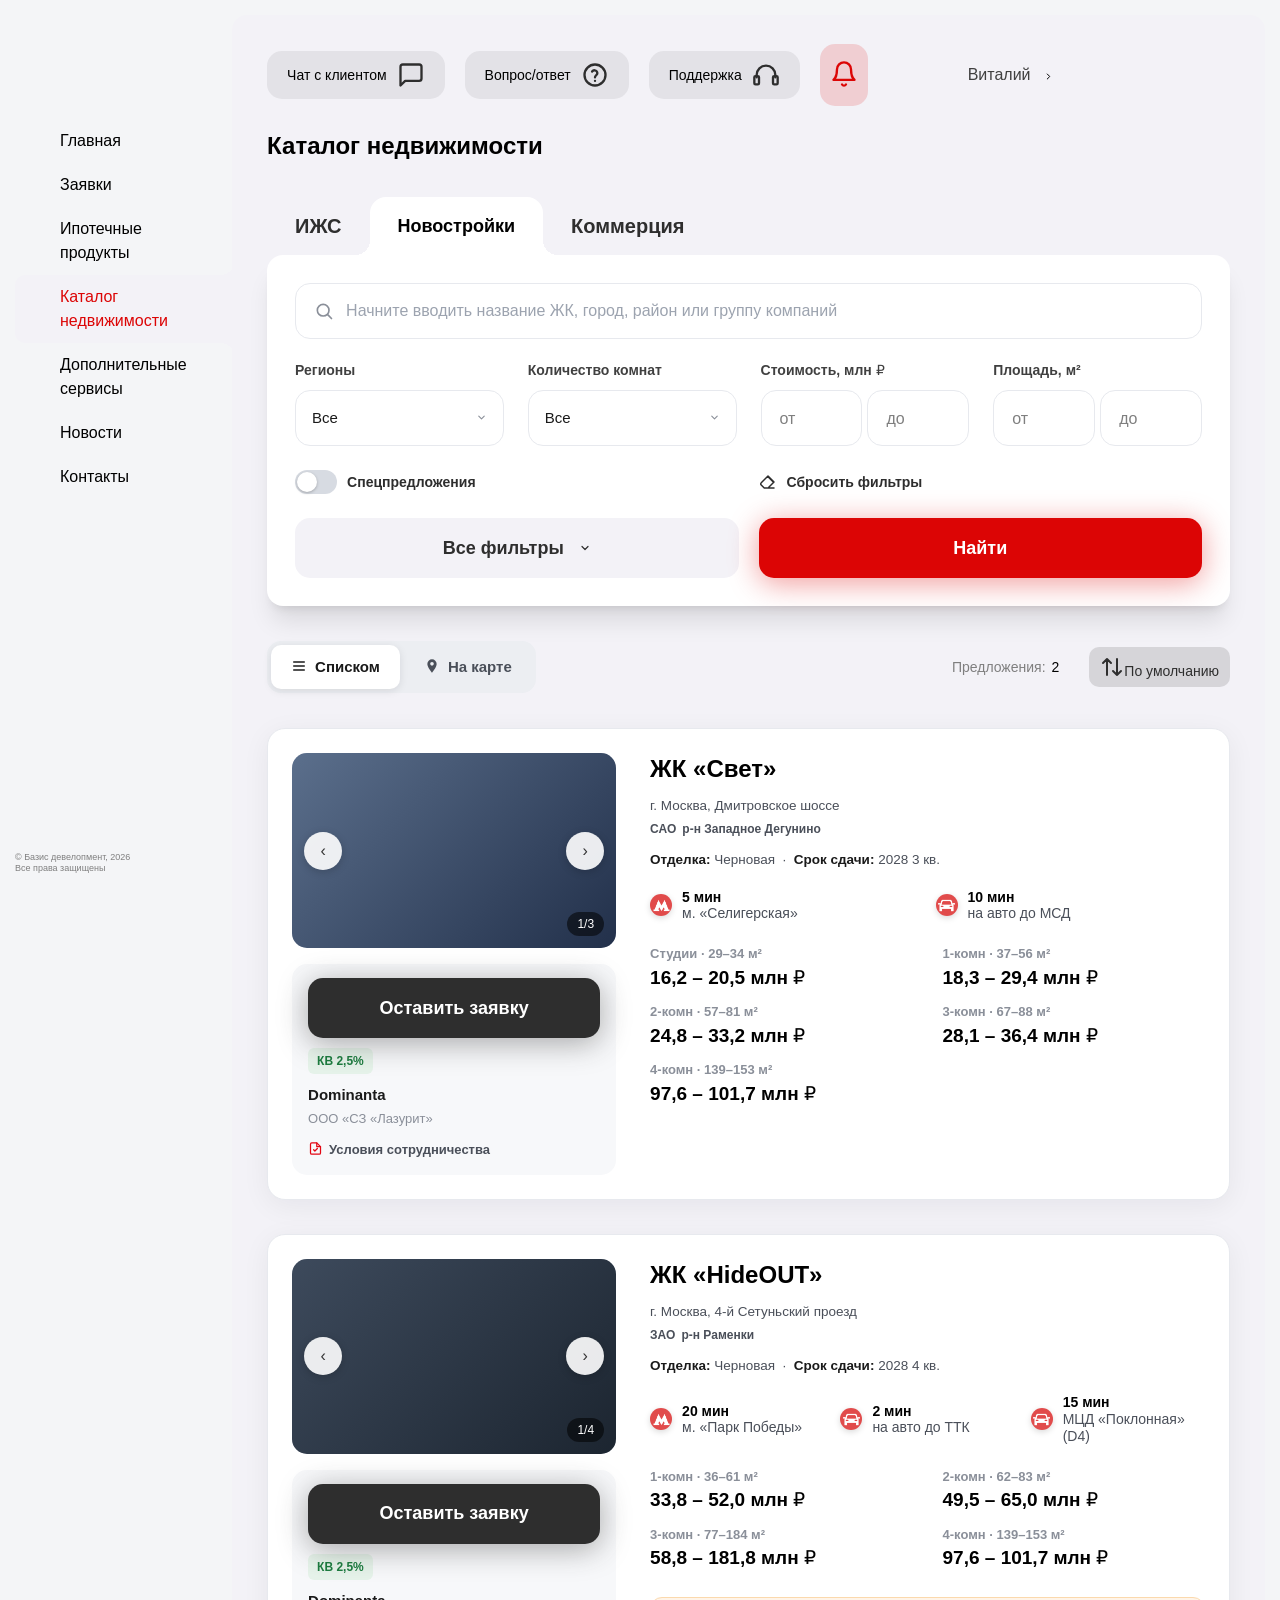
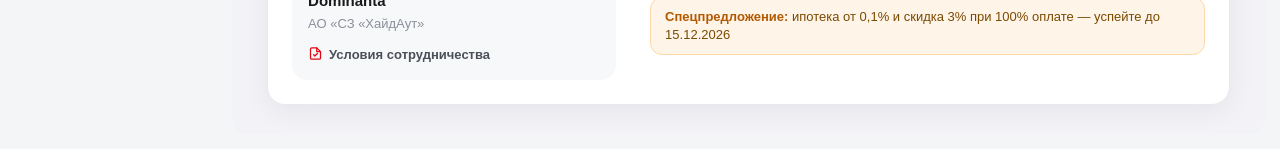
==== commit bfad9874: "2" ====
--- a/filter.html
+++ b/filter.html
@@ -44,7 +44,7 @@
 
 /* --- Поиск по названию ЖК с подсказками --- */
 .pt-search{ position:relative; }
-.pt-search__field{ display:flex; align-items:center; gap:12px; height:60px; padding:0 20px;
+.pt-search__field{ display:flex; align-items:center; gap:12px; height:56px; padding:0 18px;
   background:#fff; border:1.5px solid var(--pt-line); border-radius:15px; transition:border-color .2s; }
 .pt-search__field:focus-within{ border-color:var(--pt-accent); }
 .pt-search__field i{ font-size:20px; color:var(--pt-muted); flex-shrink:0; }
@@ -67,7 +67,7 @@
 
 /* --- Мультиселект (Застройщики, Регионы, Срок сдачи/выдачи ключей, Комнаты, Отделка, Стены) --- */
 .pt-ms{ position:relative; }
-.pt-ms__trigger{ width:100%; height:60px; padding:0 18px; display:flex; align-items:center; justify-content:space-between;
+.pt-ms__trigger{ width:100%; height:56px; padding:0 16px; display:flex; align-items:center; justify-content:space-between;
   gap:10px; background:#fff; border:1.5px solid var(--pt-line); border-radius:15px; cursor:pointer;
   font-size:15px; color:var(--pt-ink); text-align:left; font-family:inherit; }
 .pt-ms__trigger:hover{ border-color:#c7cbd3; }
@@ -86,6 +86,19 @@
 .pt-ms__footer{ display:flex; justify-content:flex-end; padding:6px 6px 2px; margin-top:4px; border-top:1px solid var(--pt-line); }
 .pt-ms__reset{ border:0; background:transparent; color:var(--pt-accent); font-size:13px; font-weight:600; cursor:pointer; padding:6px 4px; }
 
+/* Поля «от/до» (Стоимость, Площадь) используют класс .input из бандла сайта — там он залит
+   светло-серым (#f3f2f7) без видимой границы, что смотрится тяжелее/грубее, чем остальные поля
+   строки (поиск, селекты) с белым фоном и тонкой рамкой. Приводим к тому же виду, что у соседей. */
+#filter .input{ background:#fff; border:1.5px solid var(--pt-line); border-radius:15px;
+  height:56px; min-height:56px; padding:0 18px; font-size:15px; font-weight:400; }
+#filter .input:focus{ border-color:var(--pt-accent); outline:0; }
+
+/* Класса gap-[24px] нет в собранном CSS сайта (он там просто никогда не использовался) — сам
+   Tailwind-класс в разметке есть, но без эффекта: строка поиска, ряд полей и ряд «Все фильтры»
+   сидели вплотную друг к другу и друг к другу по горизонтали (0px вместо нужных 24px). Даём
+   этому классу реальный стиль вместо точечных правок под каждый элемент. */
+.gap-\[24px\]{ gap:24px; }
+
 /* Строка полей (Регионы / Количество комнат / Стоимость / Площадь) и раскрывающийся блок «Все фильтры»
    (Срок сдачи / Группа компаний / Отделка / Стены) — держим 4 колонки в одну строку на обычных
    ПК-ширинах: у сайта собственные брейкпоинты max-lg/max-md срабатывают только на ширинах
@@ -97,6 +110,30 @@
 }
 @media (max-width:600px){
   #filter_company,#filter_advanced{ grid-template-columns:repeat(1,minmax(0,1fr)); }
+}
+
+/* На телефоне по умолчанию видны только поиск и «Все фильтры» — сетка полей (#filter_company),
+   «Спецпредложения», «Сбросить фильтры» и «Найти» скрыты и появляются вместе с #filter_advanced
+   при раскрытии «Все фильтры» (тем же чекбоксом). */
+@media (max-width:600px){
+  #filter_company{ display:none; }
+  /* Первая пара (Спецпредложения + Сбросить фильтры) скрывается ЦЕЛИКОМ как группа — если прятать
+     только детей, пустая группа всё равно остаётся flex-элементом и «съедает» gap:24px внутри
+     .pt-filter-actions, из-за чего между поиском и «Все фильтры» оставался лишний зазор. */
+  .pt-filter-actions__group:has(.pt-switch){ display:none; }
+  #ptFindBtn{ display:none; }
+  .pt-filter-btn--toggle{ width:100%; }
+  #filter:has(input.filters-toggle:checked) #filter_company{ display:grid; }
+  #filter:has(input.filters-toggle:checked) .pt-filter-actions__group:has(.pt-switch){ display:flex; }
+  #filter:has(input.filters-toggle:checked) #ptFindBtn{ display:flex; }
+
+  /* Значок трёх вертикальных полосок у «Все фильтры» — только на телефоне, на ПК кнопка
+     осталась без левого значка (см. текст + стрелка справа). */
+  #filter .pt-filter-btn--toggle .svg_icon-menu{ display:inline-block; }
+
+  /* В свёрнутом виде тянем строку с кнопкой ближе к поиску; в раскрытом — обычный отступ. */
+  .pt-filter-actions{ margin-top:-16px; }
+  #filter:has(input.filters-toggle:checked) .pt-filter-actions{ margin-top:0; }
 }
 
 /* Спецпредложения+Сбросить фильтры — левая пара, Все фильтры+Найти — правая пара; пары разведены
@@ -120,6 +157,9 @@
    общее правило выше (calc(50% - 10px) на прямых детях .pt-filter-actions__group), а не эти классы. */
 .pt-filter-btn--toggle{ width:230px; }
 .pt-filter-btn--find{ width:180px; }
+/* На ПК у «Все фильтры» только текст + стрелка справа; значок трёх полосок включается на телефоне
+   отдельным правилом ниже (см. @media max-width:600px). */
+.pt-filter-btn--toggle .svg_icon-menu{ display:none; }
 
 /* Стрелка у «Все фильтры»: вниз — свёрнуто, вверх — раскрыто. Готового класса rotate-180
    для этого варианта нет в собранном bundle (там только rotate-[-270deg] от прежней разметки),
@@ -240,28 +280,31 @@
 .pt-slider__count{ position:absolute; right:12px; bottom:12px; background:rgba(0,0,0,.55); color:#fff;
   font-size:12px; border-radius:20px; padding:3px 10px; }
 
-.pt-card__actions{ display:flex; flex-direction:column; gap:14px; padding:16px; background:#f7f8fa; border-radius:15px; }
+.pt-card__actions{ display:flex; flex-direction:column; gap:10px; padding:14px 16px; background:#f7f8fa; border-radius:15px; }
 .pt-card__actions .btn{ width:100%; }
-/* Группа компаний + юрлицо-застройщик — без подписей, просто два значения друг под другом */
+/* КВ — зелёная плашка, группа компаний + юрлицо — в одну строку через разделитель, «Условия
+   сотрудничества» — компактная ссылка с иконкой; вид взят из референса «Карточка ЖК — компактная версия». */
+.pt-kv{ display:inline-flex; align-self:flex-start; font-size:12px; font-weight:700; color:#1c7c3f;
+  background:#e6f3ea; border-radius:6px; padding:4px 9px; }
 .pt-org{ font-size:15px; color:var(--pt-ink); font-weight:600; }
 .pt-org span{ display:block; font-size:13px; color:var(--pt-muted); font-weight:400; margin-top:2px; }
-
-.pt-kv{ font-size:13px; color:var(--pt-muted); }
-.pt-kv b{ color:var(--pt-ink); font-weight:700; }
-.pt-cond{ display:inline-flex; align-items:center; gap:8px; border:0; background:transparent; cursor:pointer;
-  color:var(--pt-ink); font-weight:600; font-size:14px; padding:0; }
-.pt-cond i{ color:var(--pt-accent); font-size:18px; }
+.pt-cond{ display:inline-flex; align-items:center; gap:6px; align-self:flex-start; border:0; background:transparent; cursor:pointer;
+  color:#4a4f59; font-weight:600; font-size:13px; padding:0; }
+.pt-cond i{ color:var(--pt-accent); font-size:15px; }
 
 .pt-card__body h3{ font-size:24px; font-weight:700; margin:0; }
 .pt-tags{ font-size:13.5px; color:#4a4f59; }
 .pt-tags b{ color:var(--pt-ink); font-weight:600; }
 .pt-addr{ font-size:13.5px; color:#4a4f59; }
-.pt-locchips{ display:flex; flex-wrap:wrap; gap:6px; margin-top:6px; }
-.pt-locchip{ font-size:12px; font-weight:600; color:#4a4f59; background:#f1f2f5; border-radius:7px; padding:3px 9px; }
+.pt-locchips{ display:flex; flex-wrap:wrap; align-items:center; gap:6px; margin-top:6px; }
+/* в карточке строки идут с gap:12px — округ/район прижимаем к адресу, чтобы читались одним блоком */
+.pt-card__body .pt-locchips{ margin-top:-8px; }
+/* округ и район — простым текстом, без плашки */
+.pt-locchip{ font-size:12px; font-weight:600; color:#4a4f59; }
 
 .pt-adv{ display:grid; grid-template-columns:repeat(auto-fit,minmax(150px,1fr)); gap:16px; margin:6px 0; }
 .pt-adv__item{ display:flex; align-items:center; gap:10px; }
-.pt-adv__ic{ width:44px; height:44px; flex-shrink:0; background:var(--pt-accent-2); border-radius:12px;
+.pt-adv__ic{ width:22px; height:22px; flex-shrink:0; background:var(--pt-accent-2); border-radius:12px;
   display:flex; align-items:center; justify-content:center; box-shadow:0 2px 6px rgba(0,0,0,.15); }
 .pt-adv__ic img{ width:78%; height:78%; object-fit:contain; }
 .pt-adv__txt{ font-size:14px; font-weight:600; line-height:1.2; }
@@ -271,6 +314,11 @@
 .pt-plans__row{ display:flex; flex-direction:column; }
 .pt-plans__row .s{ font-size:13px; color:var(--pt-muted); font-weight:600; }
 .pt-plans__row .p{ font-size:19px; font-weight:600; }
+
+/* --- Короткое описание спецпредложения — внизу карточки в списке, только у ЖК с активной акцией --- */
+.pt-offer-note{ margin-top:8px; padding:10px 14px; background:#fff4e8; border:1px solid #fbd9ad;
+  border-radius:12px; font-size:13px; line-height:1.4; color:#7a4a00; }
+.pt-offer-note b{ font-weight:700; color:#b35900; }
 
 /* --- модалка-заглушка --- */
 .pt-modal{ position:fixed; inset:0; background:rgba(15,18,22,.55); display:none; align-items:center;
@@ -649,8 +697,8 @@
                 <button type="button" class="pt-ms__trigger"><span class="pt-ms__value">Любая</span><i class="pt-ms__chevron svg_icon-chevron"></i></button>
                 <div class="pt-ms__panel">
                   <label class="pt-ms__opt"><input type="checkbox" name="FINISHING[]" value="28"><span>Черновая отделка</span></label>
+                  <label class="pt-ms__opt"><input type="checkbox" name="FINISHING[]" value="29"><span>Предчистовая отделка</span></label>
                   <label class="pt-ms__opt"><input type="checkbox" name="FINISHING[]" value="27"><span>Чистовая отделка</span></label>
-                  <label class="pt-ms__opt"><input type="checkbox" name="FINISHING[]" value="235"><span>WhiteBox</span></label>
                   <div class="pt-ms__footer"><button type="button" class="pt-ms__reset">Сбросить</button></div>
                 </div>
               </div>
@@ -688,6 +736,7 @@
             <label class="cursor-pointer pt-filter-btn--toggle">
               <input type="checkbox" class="filters-toggle hidden">
               <span class="inline-flex h-[60px] w-full items-center justify-center gap-[15px] rounded-[15px] bg-base px-[25px] text-lg font-bold text-primary group-has-[input.filters-toggle:checked]/filter:bg-lines max-md:h-10 max-md:text-sm">
+                <i class="svg_icon-menu"></i>
                 <span class="text-nowrap">Все фильтры</span>
                 <i class="svg_icon-chevron text-xs"></i>
               </span>
@@ -752,7 +801,7 @@
           </div>
           <div class="bd">
             <h4 id="ptMapPopupName">ЖК «Свет»</h4>
-            <div class="addr" id="ptMapPopupAddr">г. Москва, Дмитровское шоссе, вл. 83А</div>
+            <div class="addr" id="ptMapPopupAddr">г. Москва, Дмитровское шоссе</div>
             <div class="pt-locchips" id="ptMapPopupChips"><span class="pt-locchip">САО</span><span class="pt-locchip">р-н Западное Дегунино</span></div>
             <div class="rooms" id="ptMapPopupRooms"></div>
             <div class="price" id="ptMapPopupPrice">от 16,2 млн ₽</div>
@@ -782,7 +831,7 @@
             <!-- ПЕРЕНЕСЕНО ПОД КАРТИНКИ: заявка, застройщик, условия -->
             <div class="pt-card__actions">
               <button class="btn btn__primary" type="button" data-popup="#leave_request-popup">Оставить заявку</button>
-              <div class="pt-kv">КВ: <b>2,5%</b></div>
+              <div class="pt-kv">КВ 2,5%</div>
               <div class="pt-org">Dominanta<span>ООО «СЗ «Лазурит»</span></div>
               <button class="pt-cond" type="button" data-popup="#conditions-popup"><i class="svg_icon-conditions"></i><span>Условия сотрудничества</span></button>
             </div>
@@ -790,11 +839,11 @@
 
           <div class="pt-card__body">
             <h3>ЖК «Свет»</h3>
+            <div class="pt-addr">г. Москва, Дмитровское шоссе</div>
+            <div class="pt-locchips"><span class="pt-locchip">САО</span><span class="pt-locchip">р-н Западное Дегунино</span></div>
             <div class="pt-tags">
               <b>Отделка:</b> Черновая &nbsp;·&nbsp; <b>Срок сдачи:</b> 2028 3 кв.
             </div>
-            <div class="pt-addr">г. Москва, Дмитровское шоссе, вл. 83А</div>
-            <div class="pt-locchips"><span class="pt-locchip">САО</span><span class="pt-locchip">р-н Западное Дегунино</span></div>
 
             <div class="pt-adv">
               <div class="pt-adv__item">
@@ -832,7 +881,7 @@
 
             <div class="pt-card__actions">
               <button class="btn btn__primary" type="button" data-popup="#leave_request-popup">Оставить заявку</button>
-              <div class="pt-kv">КВ: <b>2,5%</b></div>
+              <div class="pt-kv">КВ 2,5%</div>
               <div class="pt-org">Dominanta<span>АО «СЗ «ХайдАут»</span></div>
               <button class="pt-cond" type="button" data-popup="#conditions-popup"><i class="svg_icon-conditions"></i><span>Условия сотрудничества</span></button>
             </div>
@@ -840,11 +889,11 @@
 
           <div class="pt-card__body">
             <h3>ЖК «HideOUT»</h3>
+            <div class="pt-addr">г. Москва, 4-й Сетуньский проезд</div>
+            <div class="pt-locchips"><span class="pt-locchip">ЗАО</span><span class="pt-locchip">р-н Раменки</span></div>
             <div class="pt-tags">
               <b>Отделка:</b> Черновая &nbsp;·&nbsp; <b>Срок сдачи:</b> 2028 4 кв.
             </div>
-            <div class="pt-addr">г. Москва, 4-й Сетуньский проезд, 10Ас2</div>
-            <div class="pt-locchips"><span class="pt-locchip">ЗАО</span><span class="pt-locchip">р-н Раменки</span></div>
 
             <div class="pt-adv">
               <div class="pt-adv__item">
@@ -867,6 +916,10 @@
               <div class="pt-plans__row"><span class="s">3-комн · 77–184 м²</span><span class="p">58,8 – 181,8 млн ₽</span></div>
               <div class="pt-plans__row"><span class="s">4-комн · 139–153 м²</span><span class="p">97,6 – 101,7 млн ₽</span></div>
             </div>
+
+            <!-- показывается только у ЖК с активным спецпредложением — источник текста —
+                 поле «Спецпредложение, коротко» в админке ЖК (см. ТЗ 5) -->
+            <div class="pt-offer-note"><b>Спецпредложение:</b> ипотека от 0,1% и скидка 3% при 100% оплате — успейте до 15.12.2026</div>
           </div>
         </article>
 
@@ -892,10 +945,10 @@
 
   /* ---------- 1. Данные ЖК (в проде — из API каталога) ---------- */
   var COMPLEXES = [
-    { id:"c1", name:"ЖК «Свет»",     dev:"ООО «СЗ «Лазурит»",  developer:"Dominanta", addr:"г. Москва, Дмитровское шоссе, вл. 83А", city:"Москва", ao:"САО", district:"р-н Западное Дегунино", rooms:["Студии","1-комн.","2-комн.","3-комн.","4+ комн."], price:"от 16,2 млн ₽", dateAdded:"2026-09-10" },
-    { id:"c2", name:"ЖК «HideOUT»",  dev:"АО «СЗ «ХайдАут»",   developer:"Dominanta", addr:"г. Москва, 4-й Сетуньский проезд, 10Ас2", city:"Москва", ao:"ЗАО", district:"р-н Раменки", rooms:["1-комн.","2-комн.","3-комн.","4+ комн."], price:"от 33,8 млн ₽", offer:true },
-    { id:"x3", name:"ЖК «Hide»",     dev:"АО «СЗ «ХайдАут»",   developer:"Dominanta", addr:"г. Москва, 4-й Сетуньский проезд, 10", city:"Москва", ao:"ЗАО", district:"р-н Раменки", rooms:["1-комн.","2-комн."], price:"от 21,0 млн ₽" },
-    { id:"x4", name:"ЖК «iLove»",    dev:"ООО «СЗ «Столица Севера»", developer:"Кортрос", addr:"г. Москва, ул. Бочкова, 11А", city:"Москва", ao:"СВАО", district:"р-н Останкинский", rooms:["Студии","1-комн.","2-комн."], price:"от 12,4 млн ₽" },
+    { id:"c1", name:"ЖК «Свет»",     dev:"ООО «СЗ «Лазурит»",  developer:"Dominanta", addr:"г. Москва, Дмитровское шоссе", city:"Москва", ao:"САО", district:"р-н Западное Дегунино", rooms:["Студии","1-комн.","2-комн.","3-комн.","4+ комн."], price:"от 16,2 млн ₽", dateAdded:"2026-09-10" },
+    { id:"c2", name:"ЖК «HideOUT»",  dev:"АО «СЗ «ХайдАут»",   developer:"Dominanta", addr:"г. Москва, 4-й Сетуньский проезд", city:"Москва", ao:"ЗАО", district:"р-н Раменки", rooms:["1-комн.","2-комн.","3-комн.","4+ комн."], price:"от 33,8 млн ₽", offer:true },
+    { id:"x3", name:"ЖК «Hide»",     dev:"АО «СЗ «ХайдАут»",   developer:"Dominanta", addr:"г. Москва, 4-й Сетуньский проезд", city:"Москва", ao:"ЗАО", district:"р-н Раменки", rooms:["1-комн.","2-комн."], price:"от 21,0 млн ₽" },
+    { id:"x4", name:"ЖК «iLove»",    dev:"ООО «СЗ «Столица Севера»", developer:"Кортрос", addr:"г. Москва, ул. Бочкова", city:"Москва", ao:"СВАО", district:"р-н Останкинский", rooms:["Студии","1-комн.","2-комн."], price:"от 12,4 млн ₽" },
     { id:"x5", name:"ЖК «Большое Путилково»", dev:"ООО «СЗ «Самолет-Путилково»", developer:"Кортрос", addr:"МО, Красногорск, д. Путилково", city:"Красногорск", rooms:["Студии","1-комн.","2-комн.","3-комн."], price:"от 7,9 млн ₽" },
     { id:"x6", name:"ЖК «Пятницкие Луга»", dev:"ООО «СЗ «Самолет-Юрлово»", developer:"Dominanta", addr:"МО, Химки, д. Юрлово", city:"Химки", rooms:["Студии","1-комн.","2-комн."], price:"от 8,3 млн ₽" }
   ];
@@ -1049,7 +1102,7 @@
     box.innerHTML = matches.map(function(c,i){
       return '<div class="pt-suggest__item'+(i===activeIdx?' is-active':'')+'" data-id="'+c.id+'">'+
                '<span class="pt-suggest__name">'+highlight(c.name, q)+'</span>'+
-               '<span class="pt-suggest__meta">'+highlight(c.developer, q)+'<br>'+highlight(locationLabel(c), q)+' · '+c.price+'</span>'+
+               '<span class="pt-suggest__meta">'+highlight(locationLabel(c), q)+' · '+c.price+'<br>'+highlight(c.developer, q)+'</span>'+
              '</div>';
     }).join("");
     box.classList.add("is-open");
@@ -1241,7 +1294,7 @@
       var c = COMPLEXES.find(function(x){ return x.id === pin.dataset.card; });
       document.getElementById("ptMapPopupName").textContent  = c.name;
       document.getElementById("ptMapPopupAddr").textContent  = c.addr;
-      document.getElementById("ptMapPopupChips").innerHTML   = [c.ao, c.district].filter(Boolean).map(function(t){ return '<span class="pt-locchip">'+t+'</span>'; }).join("");
+      document.getElementById("ptMapPopupChips").innerHTML   = (c.ao ? '<span class="pt-locchip">'+c.ao+'</span>' : '') + (c.district ? '<span class="pt-locchip">'+c.district+'</span>' : '');
       document.getElementById("ptMapPopupRooms").innerHTML   = (c.rooms || []).map(function(r){ return "<span>"+r+"</span>"; }).join("");
       document.getElementById("ptMapPopupBadges").innerHTML  = renderBadges(buildBadges(c));
       document.getElementById("ptMapPopupPrice").textContent  = c.price;
